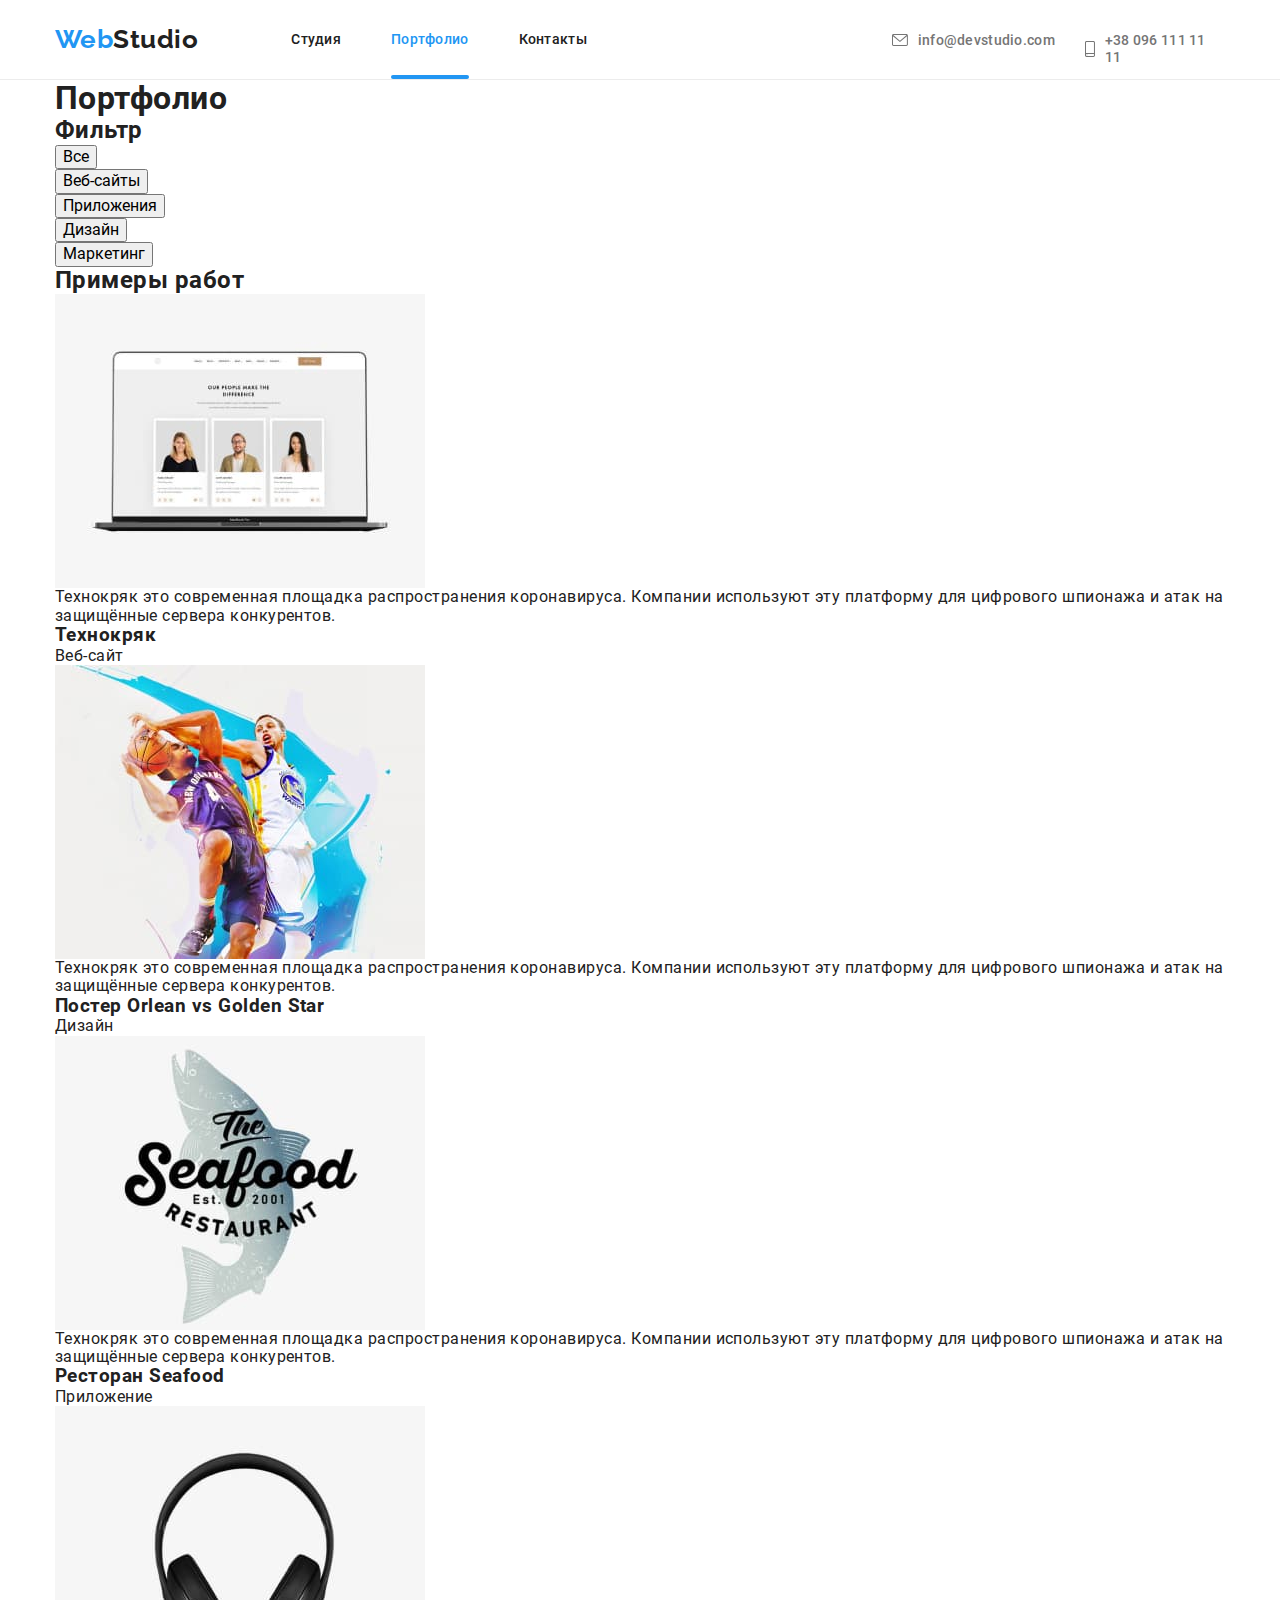
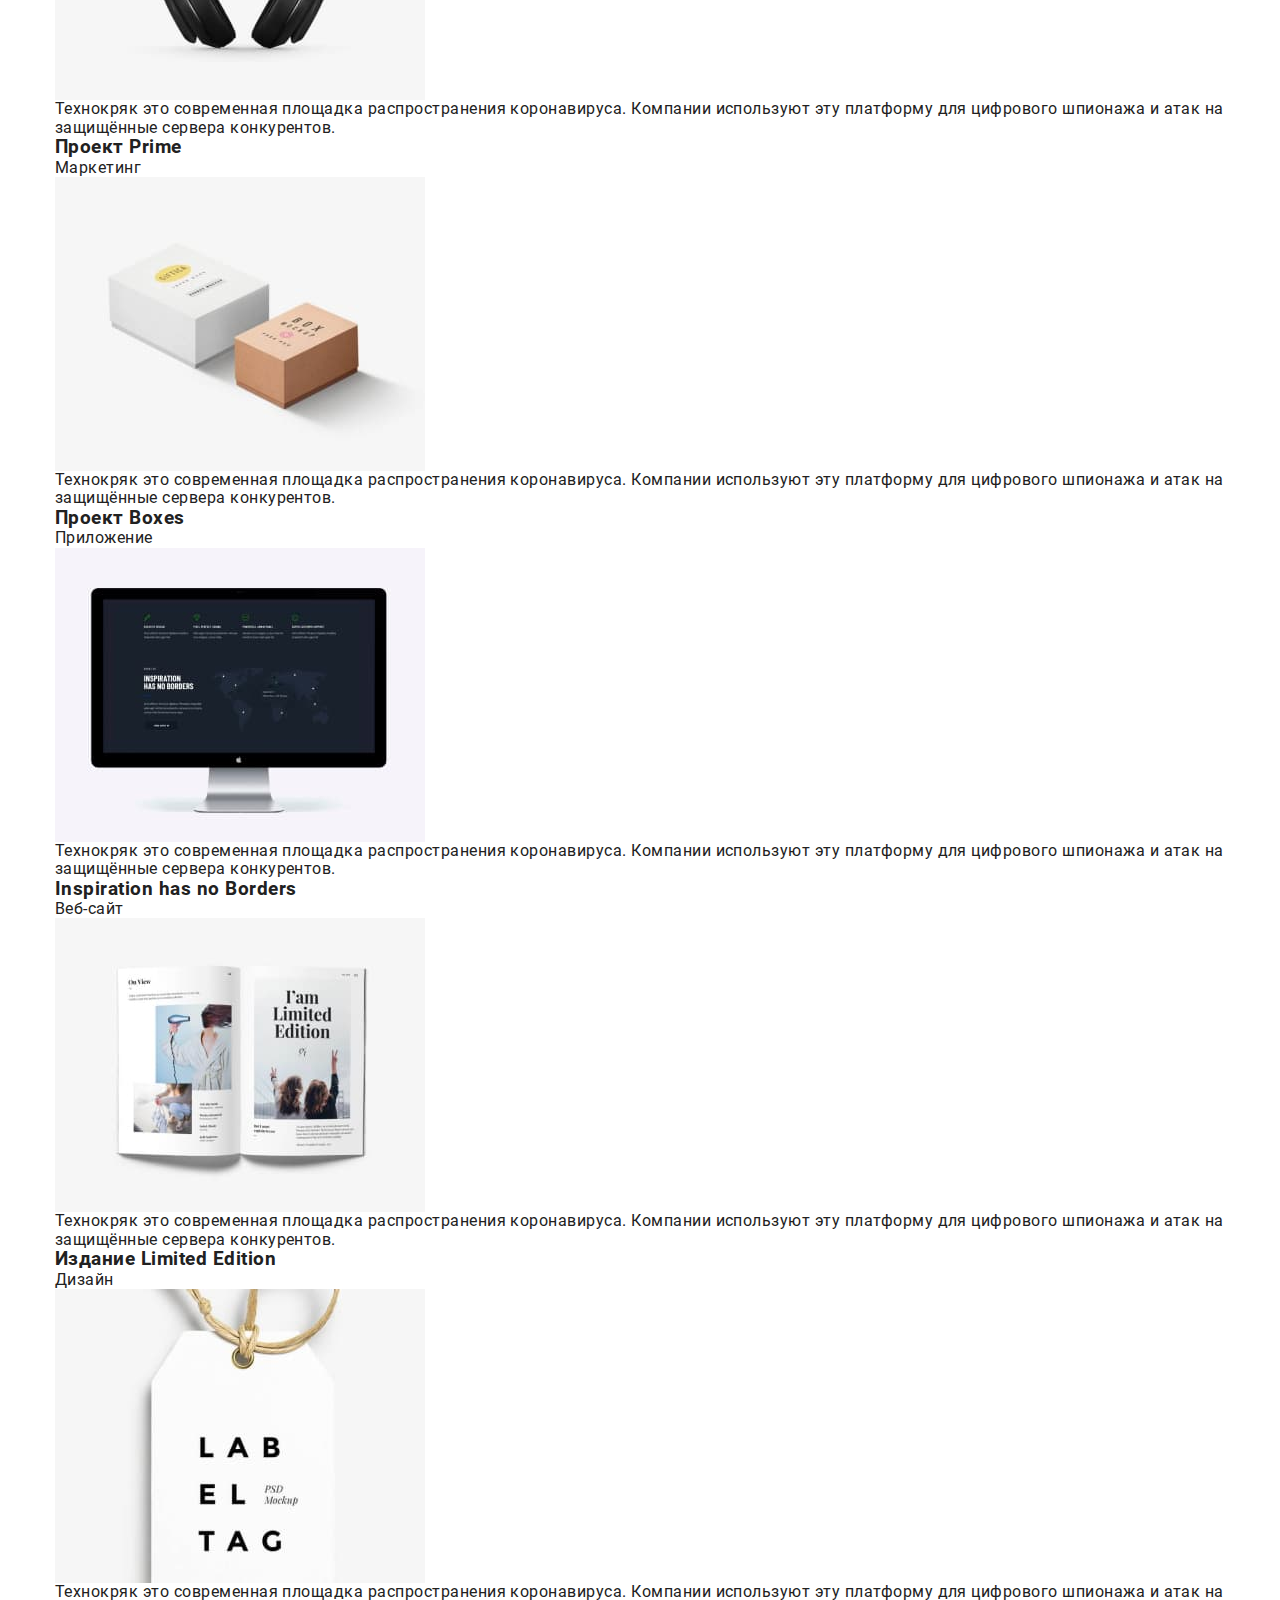
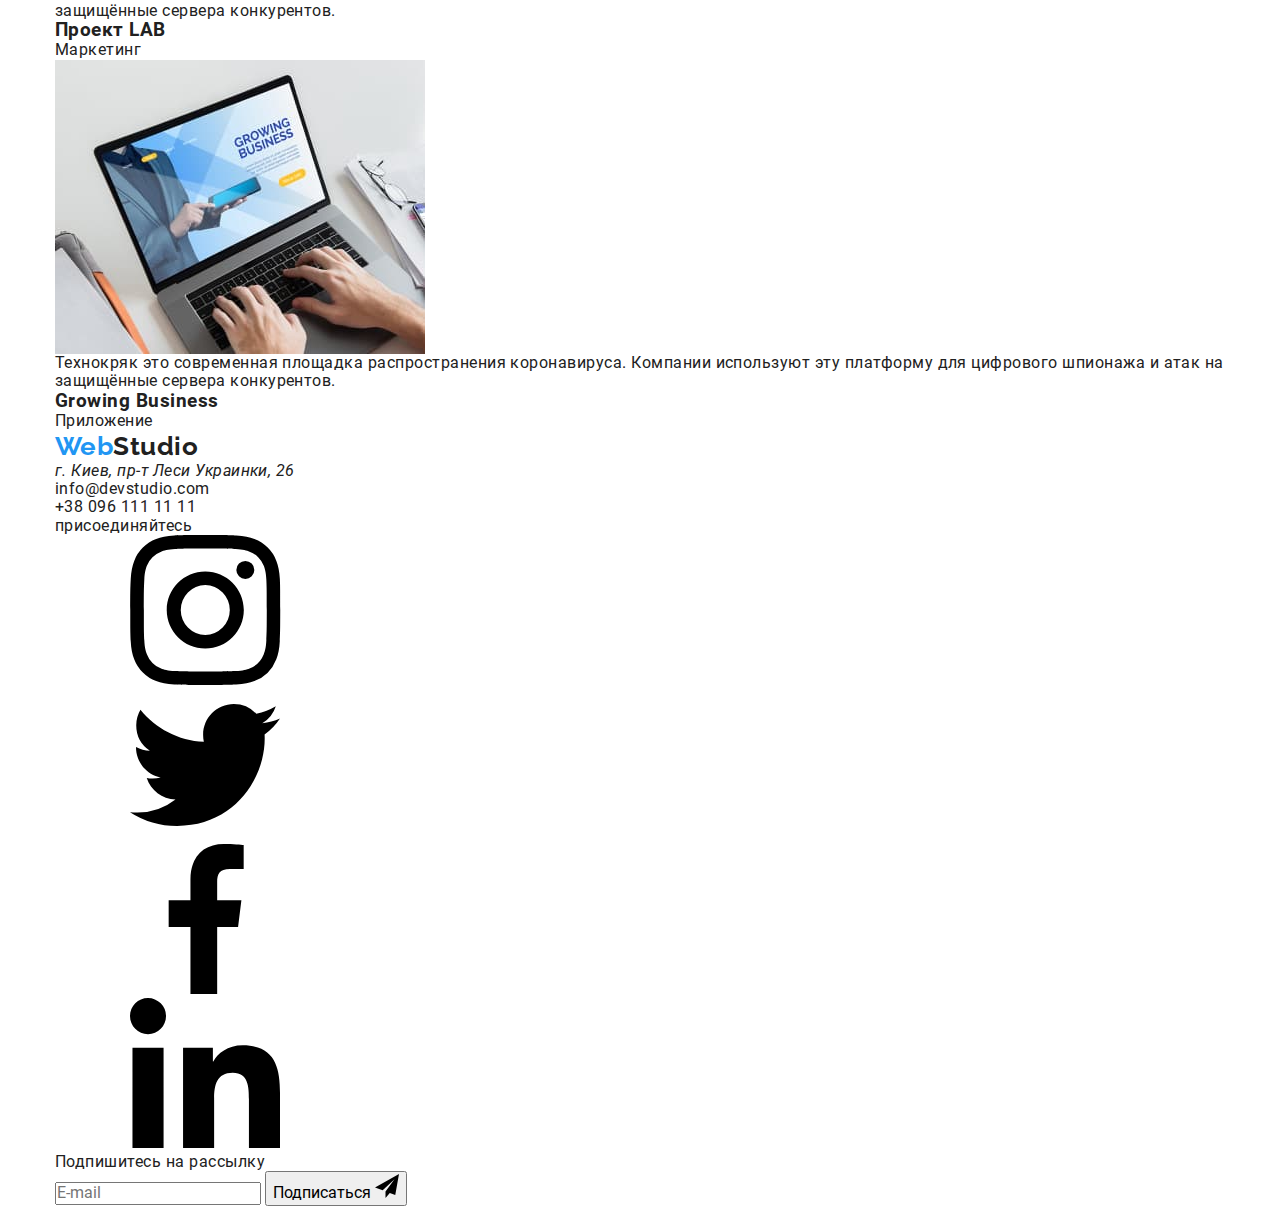
==== portfolio.html @ 9ca8c739 "header portfolio" ====
<!DOCTYPE html>
<html lang="ru">

<head>
    <meta charset="UTF-8">
    <meta name="viewport" content="width=device-width, initial-scale=1.0">
    <title>Portfolio</title>
    <link rel="stylesheet" href="https://cdnjs.cloudflare.com/ajax/libs/modern-normalize/1.0.0/modern-normalize.css">
    <link rel="stylesheet" href="./css/main.min.css" />
    <link rel="preconnect" href="https://fonts.gstatic.com">
    <link
        href="https://fonts.googleapis.com/css2?family=Raleway:wght@700&family=Roboto:wght@400;500;700;900&display=swap"
        rel="stylesheet">
</head>

<body>
    <header class="header">
        <div class="container header__container">
            <nav class="navigation">
                <!--Ссылка на главную страницу сайта-->
                <a class="logo logo__header" href="./index.html">
                    <span class="logo__accent">Web</span>Studio
                </a>
                <button class="nav__button" type="button" aria-controls="site__nav" aria-expanded="false" data-menu-button>
                    <svg width="40" height="40" aria-label="Переключатель мобильного меню">
                        <use class="menu__mob" href="./images/images-optimisized/svg/sprite.svg#icon-menu_mob"></use>
                        <use class="close__mob" href="./images/images-optimisized/svg/sprite.svg#icon-close_mob"></use>
                    </svg>
                </button>
                <div class="site__nav" id="site__nav" data-menu>
                    <ul class="site-nav__list">
                        <li class="site-nav__item"><a class="site-nav__link"
                                href="./index.html">Студия</a></li>
                        <li class="site-nav__item"><a class="site-nav__link site-nav__link--current" href="./portfolio.html">Портфолио</a></li>
                        <li class="site-nav__item"><a class="site-nav__link" href="">Контакты</a></li>
                    </ul>
                    <ul class="contacts__mobile">
                        <li class="contacts-mobile__item">
                            <a class="contacts-mobile__link" href="tel:+380961111111">
                                +38 096 111 11 11</a>
                        </li>
                        <li class="contacts-mobile__item">
                            <a class="contacts-mobile__link" href="mailto:info@devstudio.com">
                                info@devstudio.com</a>
                        </li>
                    </ul>
                    <ul class="contacts">
                        <li class="contacts__item">
                            <a class="contacts__link" href="mailto:info@devstudio.com">
                                <svg class="contacts__icon" width="16" height="12">
                                    <use href="./images/images-optimisized/svg/sprite.svg#icon-envelope"></use>
                                </svg>
                                info@devstudio.com</a>
                        </li>
                        <li class="contacts__item">
                            <a class="contacts__link" href="tel:+380961111111">
                                <svg class="contacts__icon" width="10" height="16">
                                    <use href="./images/images-optimisized/svg/sprite.svg#icon-smartphone"></use>
                                </svg>
                                +38 096 111 11 11</a>
                        </li>
                    </ul>
                    <ul class="mob-social__list">
                        <li class="mob-social__item">
                            <a class="mob-social__link" href="">Instagram</a>
                        </li>
                        <li class="mob-social__item">
                            <a class="mob-social__link" href="">Twitter</a>
                        </li>
                        <li class="mob-social__item">
                            <a class="mob-social__link" href="">Facebook</a>
                        </li>
                        <li class="mob-social__item">
                            <a class="mob-social__link" href="">LinkedIn</a>
                        </li>
                    </ul>
                </div>
            </nav>
        </div>
    </header>

    <main>
        <section class="portfolio">
            <div class="container">
                <h1 class="portfolio__title--hidden">Портфолио</h1>
                <!--Фильтр по работам-->
                <h2 class="portfolio__title--hidden">Фильтр</h2>
                <ul class="button__list">
                    <li class="button__item"><button class="button__filter" type="button">Все</button></li>
                    <li class="button__item"><button class="button__filter" type="button">Веб-сайты</button></li>
                    <li class="button__item"><button class="button__filter" type="button">Приложения</button></li>
                    <li class="button__item"><button class="button__filter" type="button">Дизайн</button></li>
                    <li class="button__item"><button class="button__filter" type="button">Маркетинг</button></li>
                </ul>
                <!--Примеры работ-->
                <h2 class="portfolio__title--hidden">Примеры работ</h2>
                <ul class="card__list">
                    <li class="card__item">
                        <a class="card__link" href="">
                            <div class="card__image">
                                <img src=./images/images-optimisized/jpg/portfolio-1.jpg alt="На экране три карточки контакта" width="370"
                                    height="294">
                                <div class="card__overlay">
                                    <p class="card__summary">Технокряк это современная площадка распространения коронавируса.
                                        Компании используют эту платформу для цифрового
                                        шпионажа и атак на защищённые сервера конкурентов.</p>
                                </div>
                            </div>
                            <div class="card__content">
                                <h3 class="card__name">Технокряк</h3>
                                <p class="card__type">Веб-сайт</p>
                            </div>
                        </a>
                    </li>
                    <li class="card__item">
                        <a class="card__link" href="">
                            <div class="card__image">
                            <img src=./images/images-optimisized/jpg/portfolio-2.jpg
                                alt="Два баскетболиста с мячом" width="370" height="294">
                            <div class="card__overlay">
                                <p class="card__summary">Технокряк это современная площадка распространения коронавируса.
                                    Компании используют эту платформу для цифрового
                                    шпионажа и атак на защищённые сервера конкурентов.</p>
                            </div>
                            </div>
                            <div class="card__content">
                                <h3 class="card__name">Постер <span lang="en">Orlean vs Golden Star</span></h3>
                                <p class="card__type">Дизайн</p>
                            </div>
                        </a>
                    </li>
                    <li class="card__item">
                        <a class="card__link" href="">
                            <div class="card__image">
                            <img src=./images/images-optimisized/jpg/portfolio-3.jpg
                                alt="Логотип рыбного ресторана" width="370" height="294">
                            <div class="card__overlay">
                                <p class="card__summary">Технокряк это современная площадка распространения коронавируса.
                                    Компании используют эту платформу для цифрового
                                    шпионажа и атак на защищённые сервера конкурентов.</p>
                            </div>
                            </div>
                            <div class="card__content">
                                <h3 class="card__name">Ресторан <span lang="en">Seafood</span></h3>
                                <p class="card__type">Приложение</p>
                            </div>
                        </a>
                    </li>
                    <li class="card__item">
                        <a class="card__link" href="">
                            <div class="card__image">
                            <img src=./images/images-optimisized/jpg/portfolio-4.jpg
                                alt="Накладные наушники" width="370" height="294">
                            <div class="card__overlay">
                                <p class="card__summary">Технокряк это современная площадка распространения коронавируса.
                                    Компании используют эту платформу для цифрового
                                    шпионажа и атак на защищённые сервера конкурентов.</p>
                            </div>
                            </div>
                            <div class="card__content">
                                <h3 class="card__name">Проект <span lang="en">Prime</span></h3>
                                <p class="card__type">Маркетинг</p>
                            </div>
                        </a>
                    </li>
                    <li class="card__item">
                        <a class="card__link" href="">
                            <div class="card__image">
                            <img src=./images/images-optimisized/jpg/portfolio-5.jpg
                                alt="Две коробки: одна белая, другая крафт" width="370" height="294">
                            <div class="card__overlay">
                                <p class="card__summary">Технокряк это современная площадка распространения коронавируса.
                                    Компании используют эту платформу для цифрового
                                    шпионажа и атак на защищённые сервера конкурентов.</p>
                            </div>
                            </div>
                            <div class="card__content">
                                <h3 class="card__name">Проект <span lang="en">Boxes</span></h3>
                                <p class="card__type">Приложение</p>
                            </div>
                        </a>
                    </li>
                    <li class="card__item">
                        <a class="card__link" href="">
                            <div class="card__image">
                            <img src=./images/images-optimisized/jpg/portfolio-6.jpg
                                alt="Монитор с изображением континентов" width="370" height="294">
                            <div class="card__overlay">
                                <p class="card__summary">Технокряк это современная площадка распространения коронавируса.
                                    Компании используют эту платформу для цифрового
                                    шпионажа и атак на защищённые сервера конкурентов.</p>
                            </div>
                            </div>
                            <div class="card__content">
                                <h3 class="card__name" lang="en">Inspiration has no Borders</h3>
                                <p class="card__type">Веб-сайт</p>
                            </div>
                        </a>
                    </li>
                    <li class="card__item">
                        <a class="card__link" href="">
                            <div class="card__image">
                            <img src=./images/images-optimisized/jpg/portfolio-7.jpg
                                alt="Открытый журнал с фото девушки, которая сушит волосы" width="370" height="294">
                            <div class="card__overlay">
                                <p class="card__summary">Технокряк это современная площадка распространения коронавируса.
                                    Компании используют эту платформу для цифрового
                                    шпионажа и атак на защищённые сервера конкурентов.</p>
                            </div>
                            </div>
                            <div class="card__content">
                                <h3 class="card__name">Издание <span lang="en">Limited Edition</span></h3>
                                <p class="card__type">Дизайн</p>
                            </div>
                        </a>
                    </li>
                    <li class="card__item">
                        <a class="card__link" href="">
                            <div class="card__image">
                            <img src=./images/images-optimisized/jpg/portfolio-8.jpg
                                alt="Бирка белого цвета с бичёвкой" width="370" height="294">
                            <div class="card__overlay">
                                <p class="card__summary">Технокряк это современная площадка распространения коронавируса.
                                    Компании используют эту платформу для цифрового
                                    шпионажа и атак на защищённые сервера конкурентов.</p>
                            </div>
                            </div>
                            <div class="card__content">
                                <h3 class="card__name">Проект <span lang="en">LAB</span></h3>
                                <p class="card__type">Маркетинг</p>
                            </div>
                        </a>
                    </li>
                    <li class="card__item">
                        <a class="card__link" href="">
                            <div class="card__image">
                            <img src=./images/images-optimisized/jpg/portfolio-9.jpg
                                alt="Открытый ноутбук и руки на клавиатуре" width="370" height="294">
                                <div class="card__overlay">
                                    <p class="card__summary">Технокряк это современная площадка распространения коронавируса.
                                        Компании используют эту платформу для цифрового
                                        шпионажа и атак на защищённые сервера конкурентов.</p>
                                </div>
                                </div>
                            <div class="card__content">
                                <h3 class="card__name" lang="en">Growing Business</h3>
                                <p class="card__type">Приложение</p>
                            </div>
                        </a>
                    </li>
                </ul>
            </div>
        </section>
    </main>
    <footer class="footer">
        <div class="container footer__container">
            <div class="footer__contacts">
                <nav>
                    <!--Ссылка на главную страницу сайта-->
                    <a class="logo logo__footer" href="">
                        <span class="logo__accent">Web</span>Studio
                    </a>
                </nav>
                <ul class="footer__list">
                    <li class="footer__item">
                        <address class="address">г. Киев, пр-т Леси Украинки, 26</address>
                    </li>
                    <li class="footer__item"><a class="addressbox" href="mailto:info@devstudio.com">info@devstudio.com</a>
                    </li>
                    <li class="footer__item"><a class="addressbox" href="tel:+380961111111">+38 096 111 11 11</a></li>
                </ul>
            </div>
            <div class="join">
                <p class="join__title">присоединяйтесь</p>
                <ul class="join__list">
                    <li class="join__item">
                        <a class="join__link" href="">
                            <svg class="join__icon">
                                <use href="./images/images-optimisized/svg/sprite.svg#icon-instagram"></use>
                            </svg>
                        </a>
                    </li>
                    <li class="join__item">
                        <a class="join__link" href="">
                            <svg class="join__icon">
                                <use href="./images/images-optimisized/svg/sprite.svg#icon-twitter"></use>
                            </svg>
                        </a>
                    </li>
                    <li class="join__item">
                        <a class="join__link" href="">
                            <svg class="join__icon">
                                <use href="./images/images-optimisized/svg/sprite.svg#icon-facebook"></use>
                            </svg>
                        </a>
                    </li>
                    <li class="join__item">
                        <a class="join__link" href="">
                            <svg class="join__icon">
                                <use href="./images/images-optimisized/svg/sprite.svg#icon-linkedin"></use>
                            </svg>
                        </a>
                    </li>
                </ul>
            </div>
            <div class="subscribe">
                <form>
                    <label class="subscribe__label">Подпишитесь на рассылку</label>
                    <div class="subscribe__button-form">
                        <input class="subscribe__input" type="email" name="subscribe-email" placeholder="E-mail">
                        <button class="subscribe__button" type="submit">Подписаться
                            <svg class="subscribe__icon" width="24" height="24">
                                <use href="./images/images-optimisized/svg/sprite.svg#icon-sending"></use>
                            </svg>
                        </button>
                    </div>
                </form>
            </div>
        </div>
    </footer>
<script src="./js/menu.js"></script>
</body>

</html>
---- css/main.min.css ----
/*! normalize.css v8.0.1 | MIT License | github.com/necolas/normalize.css */html{line-height:1.15;-webkit-text-size-adjust:100%}body{margin:0}main{display:block}h1{font-size:2em;margin:0.67em 0}hr{-webkit-box-sizing:content-box;box-sizing:content-box;height:0;overflow:visible}pre{font-family:monospace, monospace;font-size:1em}a{background-color:transparent}abbr[title]{border-bottom:none;text-decoration:underline;-webkit-text-decoration:underline dotted;text-decoration:underline dotted}b,strong{font-weight:bolder}code,kbd,samp{font-family:monospace, monospace;font-size:1em}small{font-size:80%}sub,sup{font-size:75%;line-height:0;position:relative;vertical-align:baseline}sub{bottom:-0.25em}sup{top:-0.5em}img{border-style:none}button,input,optgroup,select,textarea{font-family:inherit;font-size:100%;line-height:1.15;margin:0}button,input{overflow:visible}button,select{text-transform:none}[type='button'],[type='reset'],[type='submit'],button{-webkit-appearance:button}[type='button']::-moz-focus-inner,[type='reset']::-moz-focus-inner,[type='submit']::-moz-focus-inner,button::-moz-focus-inner{border-style:none;padding:0}[type='button']:-moz-focusring,[type='reset']:-moz-focusring,[type='submit']:-moz-focusring,button:-moz-focusring{outline:1px dotted ButtonText}fieldset{padding:0.35em 0.75em 0.625em}legend{-webkit-box-sizing:border-box;box-sizing:border-box;color:inherit;display:table;max-width:100%;padding:0;white-space:normal}progress{vertical-align:baseline}textarea{overflow:auto}[type='checkbox'],[type='radio']{-webkit-box-sizing:border-box;box-sizing:border-box;padding:0}[type='number']::-webkit-inner-spin-button,[type='number']::-webkit-outer-spin-button{height:auto}[type='search']{-webkit-appearance:textfield;outline-offset:-2px}[type='search']::-webkit-search-decoration{-webkit-appearance:none}::-webkit-file-upload-button{-webkit-appearance:button;font:inherit}details{display:block}summary{display:list-item}template{display:none}[hidden]{display:none}@font-face{font-family:'Roboto';font-style:normal;font-weight:400;src:url("../fonts/roboto-v20-latin_cyrillic-regular.eot");src:local(""),url("../fonts/roboto-v20-latin_cyrillic-regular.eot?#iefix") format("embedded-opentype"),url("../fonts/roboto-v20-latin_cyrillic-regular.woff2") format("woff2"),url("../fonts/roboto-v20-latin_cyrillic-regular.woff") format("woff"),url("../fonts/roboto-v20-latin_cyrillic-regular.ttf") format("truetype"),url("../fonts/roboto-v20-latin_cyrillic-regular.svg#Roboto") format("svg")}@font-face{font-family:'Roboto';font-style:normal;font-weight:500;src:url("../fonts/roboto-v20-latin_cyrillic-500.eot");src:local(""),url("../fonts/roboto-v20-latin_cyrillic-500.eot?#iefix") format("embedded-opentype"),url("../fonts/roboto-v20-latin_cyrillic-500.woff2") format("woff2"),url("../fonts/roboto-v20-latin_cyrillic-500.woff") format("woff"),url("../fonts/roboto-v20-latin_cyrillic-500.ttf") format("truetype"),url("../fonts/roboto-v20-latin_cyrillic-500.svg#Roboto") format("svg")}@font-face{font-family:'Roboto';font-style:normal;font-weight:700;src:url("../fonts/roboto-v20-latin_cyrillic-700.eot");src:local(""),url("../fonts/roboto-v20-latin_cyrillic-700.eot?#iefix") format("embedded-opentype"),url("../fonts/roboto-v20-latin_cyrillic-700.woff2") format("woff2"),url("../fonts/roboto-v20-latin_cyrillic-700.woff") format("woff"),url("../fonts/roboto-v20-latin_cyrillic-700.ttf") format("truetype"),url("../fonts/roboto-v20-latin_cyrillic-700.svg#Roboto") format("svg")}@font-face{font-family:'Roboto';font-style:normal;font-weight:900;src:url("../fonts/roboto-v20-latin_cyrillic-900.eot");src:local(""),url("../fonts/roboto-v20-latin_cyrillic-900.eot?#iefix") format("embedded-opentype"),url("../fonts/roboto-v20-latin_cyrillic-900.woff2") format("woff2"),url("../fonts/roboto-v20-latin_cyrillic-900.woff") format("woff"),url("../fonts/roboto-v20-latin_cyrillic-900.ttf") format("truetype"),url("../fonts/roboto-v20-latin_cyrillic-900.svg#Roboto") format("svg")}@font-face{font-family:'Raleway';font-style:normal;font-weight:700;src:url("../fonts/raleway-v18-latin-700.eot");src:local(""),url("../fonts/raleway-v18-latin-700.eot?#iefix") format("embedded-opentype"),url("../fonts/raleway-v18-latin-700.woff2") format("woff2"),url("../fonts/raleway-v18-latin-700.woff") format("woff"),url("../fonts/raleway-v18-latin-700.ttf") format("truetype"),url("../fonts/raleway-v18-latin-700.svg#Raleway") format("svg")}body{color:#212121;background-color:#fff;font-family:Roboto, sans-serif;font-style:normal;letter-spacing:0.03em}ul{list-style:none;margin:0;padding:0}a{color:#212121;text-decoration:none}h1,h2,h3,p{margin-top:0;margin-bottom:0}img{display:block;max-width:100%;height:auto}textarea{resize:none;padding:0}input{margin:0;padding:0}:active,:hover,:focus{outline-color:#2196f3;outline-offset:0}body.modal-open{overflow:hidden}.agreement__button{color:#fff;background-color:#2196f3;font-weight:700;font-size:16px;line-height:1.9;letter-spacing:0.06em;-webkit-box-shadow:0px 4px 4px rgba(0,0,0,0.15);box-shadow:0px 4px 4px rgba(0,0,0,0.15);border-style:none;border-radius:4px;outline-color:#fff;cursor:pointer}.container{padding-left:15px;padding-right:15px;margin-left:auto;margin-right:auto}@media screen and (min-width: 480px){.container{width:480px}}@media screen and (min-width: 768px){.container{width:768px}}@media screen and (min-width: 1200px){.container{width:1200px}}.logo{font-family:Raleway, sans-serif;font-weight:700;font-size:24px;line-height:1.2}@media screen and (min-width: 1200px){.logo{font-size:26px}}.logo__accent{color:#2196f3}.header{position:relative;border-bottom:1px solid #ececec;background-color:#fff}.navigation{display:-webkit-box;display:-ms-flexbox;display:flex;-webkit-box-align:center;-ms-flex-align:center;align-items:center}@media not screen and (min-width: 768px){.navigation{-webkit-box-pack:justify;-ms-flex-pack:justify;justify-content:space-between;min-height:60px}}.nav__button{position:absolute;top:10px;right:15px;z-index:1;display:-webkit-inline-box;display:-ms-inline-flexbox;display:inline-flex;margin:0;padding:0;border:none;background-color:transparent;-webkit-transition-property:fill;transition-property:fill;-webkit-transition-duration:250ms;transition-duration:250ms;-webkit-transition-timing-function:cubic-bezier(0.4, 0, 0.2, 1);transition-timing-function:cubic-bezier(0.4, 0, 0.2, 1)}.nav__button .close__mob{display:none}.nav__button.is-open .close__mob{display:block}.nav__button.is-open .menu__mob{display:none}.nav__button:hover,.nav__button:focus{fill:#2196f3;outline:none}@media screen and (min-width: 768px){.nav__button{display:none}}.site__nav{display:-webkit-box;display:-ms-flexbox;display:flex}@media not screen and (min-width: 768px){.site__nav{display:none;position:absolute;top:0;left:0;width:100%;height:auto;background-color:#fff;padding:48px 40px;-webkit-box-shadow:0px 4px 4px rgba(0,0,0,0.15);box-shadow:0px 4px 4px rgba(0,0,0,0.15)}.site__nav.is-open{display:block}}@media not screen and (min-width: 768px){.site-nav__list{margin-bottom:302px}}@media screen and (min-width: 768px){.site-nav__list{display:-webkit-box;display:-ms-flexbox;display:flex;margin-left:88px;margin-right:84px}}@media screen and (min-width: 1200px){.site-nav__list{margin-left:93px;margin-right:305px}}.site-nav__item{position:relative}@media not screen and (min-width: 768px){.site-nav__item:not(:last-child){margin-bottom:32px}}@media screen and (min-width: 768px){.site-nav__item:not(:last-child){margin-right:50px}}.site-nav__link{display:block;padding-bottom:32px;padding-top:32px;font-weight:500;font-size:14px;line-height:1.1;letter-spacing:0.02em;-webkit-transition-property:color;transition-property:color;-webkit-transition-duration:250ms;transition-duration:250ms;-webkit-transition-timing-function:cubic-bezier(0.4, 0, 0.2, 1);transition-timing-function:cubic-bezier(0.4, 0, 0.2, 1)}@media not screen and (min-width: 768px){.site-nav__link{padding-top:16px;padding-bottom:16px;font-size:40px}}.site-nav__link:hover,.site-nav__link:focus{color:#2196f3;outline:none}.site-nav__link--current{color:#2196f3}@media screen and (min-width: 768px){.site-nav__link--current::after{position:absolute;content:'';display:block;width:100%;height:4px;border-radius:2px;background-color:#2196f3;margin-top:28px}}@media screen and (min-width: 768px){.contacts__mobile{display:none}}.contacts-mobile__item:not(:last-child){margin-bottom:32px}.contacts-mobile__item:last-child{margin-bottom:64px}.contacts-mobile__link{font-weight:500;font-size:24px;line-height:1.2;letter-spacing:0.02em;color:#757575;-webkit-transition-property:color font-size;transition-property:color font-size;-webkit-transition-duration:250ms;transition-duration:250ms;-webkit-transition-timing-function:cubic-bezier(0.4, 0, 0.2, 1);transition-timing-function:cubic-bezier(0.4, 0, 0.2, 1)}.contacts-mobile__link:hover,.contacts-mobile__link:focus{color:#2196f3;font-size:34px;outline:none}@media not screen and (min-width: 768px){.contacts{display:none}}@media screen and (min-width: 768px){.contacts{margin-top:21px}}@media screen and (min-width: 1200px){.contacts{display:-webkit-box;display:-ms-flexbox;display:flex;margin-top:32px}}.contacts__item:not(:last-child){margin-right:30px}@media not screen and (min-width: 1200px){.contacts__item:not(:last-child){margin-bottom:10px}}.contacts__icon{margin-right:10px;fill:currentColor}.contacts__link{display:-webkit-box;display:-ms-flexbox;display:flex;-webkit-box-align:center;-ms-flex-align:center;align-items:center;font-weight:500;font-size:12px;line-height:1.2;letter-spacing:0.02em;color:#757575;-webkit-transition-property:color;transition-property:color;-webkit-transition-duration:250ms;transition-duration:250ms;-webkit-transition-timing-function:cubic-bezier(0.4, 0, 0.2, 1);transition-timing-function:cubic-bezier(0.4, 0, 0.2, 1)}@media screen and (min-width: 1200px){.contacts__link{font-size:14px}}.contacts__link:hover,.contacts__link:focus{color:#2196f3;outline:none}.mob-social__list{display:-webkit-box;display:-ms-flexbox;display:flex}@media screen and (min-width: 768px){.mob-social__list{display:none}}.mob-social__item:not(:last-child){padding-right:10px;margin-right:10px;border-right:1px solid rgba(33,33,33,0.2)}.mob-social__link{font-weight:500;font-size:18px;line-height:1.2;letter-spacing:0.02em;color:#757575;-webkit-transition-property:color;transition-property:color;-webkit-transition-duration:250ms;transition-duration:250ms;-webkit-transition-timing-function:cubic-bezier(0.4, 0, 0.2, 1);transition-timing-function:cubic-bezier(0.4, 0, 0.2, 1)}.mob-social__link:hover,.mob-social__link:focus{color:#2196f3;outline:none}.benefit{padding-top:60px;padding-bottom:60px;background-color:#fff}@media screen and (min-width: 1200px){.benefit{padding-top:94px;padding-bottom:94px}}.benefit__title--hidden{position:absolute;clip:rect(0 0 0 0);width:1px;height:1px;margin:-1px}@media screen and (min-width: 768px){.benefit__list{display:-webkit-box;display:-ms-flexbox;display:flex;-ms-flex-wrap:wrap;flex-wrap:wrap}}@media screen and (max-width: 767px){.benefit__item:not(:last-child){margin-bottom:30px}}@media screen and (min-width: 768px) and (max-width: 1199px){.benefit__item{-ms-flex-preferred-size:calc((100% - 30px) / 2);flex-basis:calc((100% - 30px) / 2)}.benefit__item:nth-child(2n+1){margin-right:30px}.benefit__item:nth-child(-n+2){margin-bottom:30px}}@media screen and (min-width: 1200px){.benefit__item{-ms-flex-preferred-size:calc((100% - 90px) / 4);flex-basis:calc((100% - 90px) / 4)}.benefit__item:not(:last-child){margin-right:30px}}.benefit__item::before{display:block;content:'';height:120px;background-color:#f5f4fa;background-position:50% 50%;background-repeat:no-repeat;border-radius:4px;margin-bottom:30px}.antenna::before{background-image:url(../images/images-optimisized/svg/antenna.svg);background-size:70px}.clock::before{background-image:url(../images/images-optimisized/svg/clock.svg);background-size:70px}.diagram::before{background-image:url(../images/images-optimisized/svg/diagram.svg);background-size:70px}.astronaut::before{background-image:url(../images/images-optimisized/svg/astronaut.svg);background-size:70px}.benefit__name{font-weight:700;font-size:14px;line-height:1.1;text-transform:uppercase;margin-bottom:10px}@media screen and (max-width: 767px){.benefit__name{text-align:center}}.benefit__essence{color:#757575;font-size:14px;line-height:1.7}.activity{padding-bottom:94px}@media screen and (max-width: 1199px){.activity{display:none}}.activity__title{font-weight:700;font-size:36px;line-height:1.2;text-align:center;margin-top:0;margin-bottom:50px}.activity__list{display:-webkit-box;display:-ms-flexbox;display:flex}.activity__item{position:relative;width:calc((100%-60px) / 3);margin-right:30px}.activity__item:nth-child(3n){margin-right:0}.activity__label{position:absolute;bottom:27px;left:0;width:100%;font-weight:700;font-size:14px;line-height:1.1;text-align:center;text-transform:uppercase;color:#fff}.activity__overlay::before{position:absolute;content:'';bottom:0;left:0;width:100%;height:70px;background-color:rgba(47,48,58,0.8)}.backdrop{position:fixed;top:0;left:0;width:100%;height:100%;padding-top:94px;padding-left:15px;padding-right:15px;overflow-y:scroll;background-color:rgba(0,0,0,0.2);opacity:1;-webkit-transition-property:opacity;transition-property:opacity;-webkit-transition-duration:250ms;transition-duration:250ms;-webkit-transition-timing-function:cubic-bezier(0.4, 0, 0.2, 1);transition-timing-function:cubic-bezier(0.4, 0, 0.2, 1)}.backdrop.is-hidden{opacity:0;pointer-events:none}.backdrop.is-hidden .modal{-webkit-transform:scale(0);transform:scale(0)}.modal{max-width:450px;width:100%;background-color:#fff;-webkit-box-shadow:0px 1px 3px rgba(0,0,0,0.12),0px 1px 1px rgba(0,0,0,0.14),0px 2px 1px rgba(0,0,0,0.2);box-shadow:0px 1px 3px rgba(0,0,0,0.12),0px 1px 1px rgba(0,0,0,0.14),0px 2px 1px rgba(0,0,0,0.2);border-radius:4px;opacity:1;-webkit-transition-property:opacity;transition-property:opacity;-webkit-transition-duration:250ms;transition-duration:250ms;-webkit-transition-timing-function:cubic-bezier(0.4, 0, 0.2, 1);transition-timing-function:cubic-bezier(0.4, 0, 0.2, 1)}@media screen and (min-width: 481px){.modal{position:absolute;right:0;left:0;margin:auto;max-width:450px;width:100%}}@media screen and (min-width: 1200px){.modal{max-width:528px;width:100%}}.modal__close-button{position:absolute;top:101px;right:23px;width:30px;height:30px;border-radius:50%;border:1px solid rgba(0,0,0,0.1);background:#fff;cursor:pointer}.modal__close-button:hover,.modal__close-button:focus{fill:#2196f3;outline:none}@media screen and (min-width: 481px){.modal__close-button{top:8px;right:8px}}.form{padding:40px}.form__title{font-weight:700;font-size:20px;line-height:1.1;text-align:center;margin-bottom:12px}.form__modal{margin-bottom:20px}.input__container{position:relative;display:-webkit-box;display:-ms-flexbox;display:flex;-webkit-box-orient:vertical;-webkit-box-direction:normal;-ms-flex-direction:column;flex-direction:column;margin-bottom:10px}.input__label{margin-bottom:4px;font-size:12px;line-height:1.2;color:#757575}.input__field{width:100%;border:1px solid rgba(33,33,33,0.2);border-radius:4px;padding-top:12px;padding-left:42px;padding-bottom:12px;-webkit-transition-property:border;transition-property:border;-webkit-transition-duration:250ms;transition-duration:250ms;-webkit-transition-timing-function:cubic-bezier(0.4, 0, 0.2, 1);transition-timing-function:cubic-bezier(0.4, 0, 0.2, 1)}.input__field:focus{border:1px solid #2196f3;outline:none}.input__icon{position:absolute;top:34px;left:15px;fill:currentColor;-webkit-transition-property:fill;transition-property:fill;-webkit-transition-duration:250ms;transition-duration:250ms;-webkit-transition-timing-function:cubic-bezier(0.4, 0, 0.2, 1);transition-timing-function:cubic-bezier(0.4, 0, 0.2, 1)}.input__field:focus+.input__icon{fill:#2196f3;outline:none}.input__comment{padding:12px 16px;height:120px}.input__comment::-webkit-input-placeholder{font-size:14px;line-height:1.2;letter-spacing:0.01em;color:rgba(117,117,117,0.5)}.input__comment:-ms-input-placeholder{font-size:14px;line-height:1.2;letter-spacing:0.01em;color:rgba(117,117,117,0.5)}.input__comment::-ms-input-placeholder{font-size:14px;line-height:1.2;letter-spacing:0.01em;color:rgba(117,117,117,0.5)}.input__comment::placeholder{font-size:14px;line-height:1.2;letter-spacing:0.01em;color:rgba(117,117,117,0.5)}@media screen and (min-width: 1200px){.input__comment::-webkit-input-placeholder{font-size:12px}.input__comment:-ms-input-placeholder{font-size:12px}.input__comment::-ms-input-placeholder{font-size:12px}.input__comment::placeholder{font-size:12px}}.agreement{position:relative}.agreement__checkbox{-webkit-appearance:none;-moz-appearance:none;appearance:none;position:absolute}.agreement__label{display:block;font-size:12px;line-height:1.7;color:#757575;margin-left:24px;letter-spacing:0.03em}.agreement__label::before{position:absolute;top:50%;left:0;-webkit-transform:translateY(-50%);transform:translateY(-50%);content:'';display:block;width:16px;height:15px;background-image:url(../images/images-optimisized/svg/checkbox.svg);-webkit-transition-property:background-color;transition-property:background-color;-webkit-transition-duration:250ms;transition-duration:250ms;-webkit-transition-timing-function:cubic-bezier(0.4, 0, 0.2, 1);transition-timing-function:cubic-bezier(0.4, 0, 0.2, 1)}.agreement__label:hover::before{background-image:url(../images/images-optimisized/svg/checkbox-focus.svg)}.agreement__checkbox:focus+.agreement__label::before{background-image:url(../images/images-optimisized/svg/checkbox-focus.svg)}.agreement__checkbox:checked+.agreement__label::before{width:16px;height:16px;border-color:transparent;background-color:#2196f3;background-image:url(../images/images-optimisized/svg/check-agreement.svg);background-size:contain;background-origin:border-box;-webkit-transition-property:fill;transition-property:fill;-webkit-transition-duration:250ms;transition-duration:250ms;-webkit-transition-timing-function:cubic-bezier(0.4, 0, 0.2, 1);transition-timing-function:cubic-bezier(0.4, 0, 0.2, 1)}@media screen and (min-width: 1200px){.agreement__label{font-size:14px;margin-left:37px}.agreement__label::before{top:50%;left:12px;-webkit-transform:translateY(-50%);transform:translateY(-50%)}}.agreement__link{-webkit-text-decoration-line:underline;text-decoration-line:underline;color:#2196f3}.agreement__button{padding-top:10px;padding-left:55px;padding-bottom:10px;padding-right:56px;margin-top:30px}.button__container{text-align:center}
/*# sourceMappingURL=main.min.css.map */
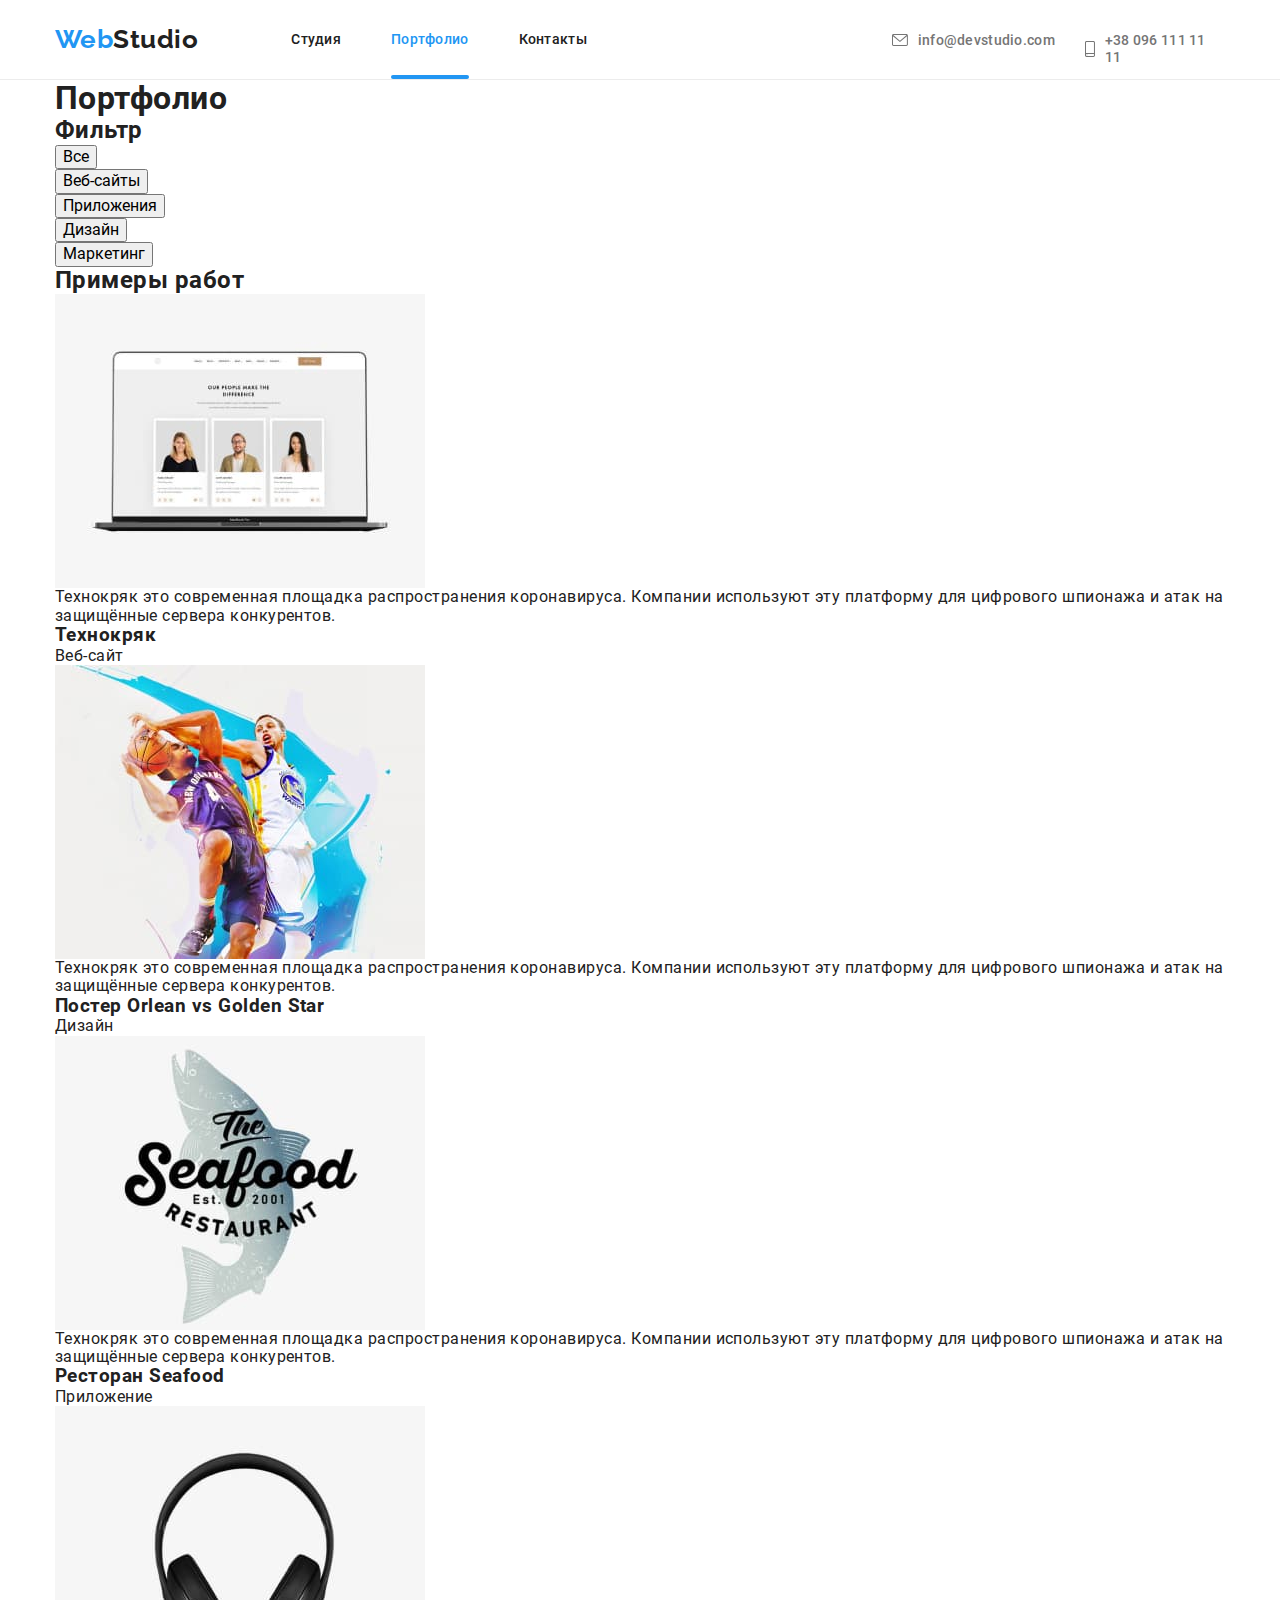
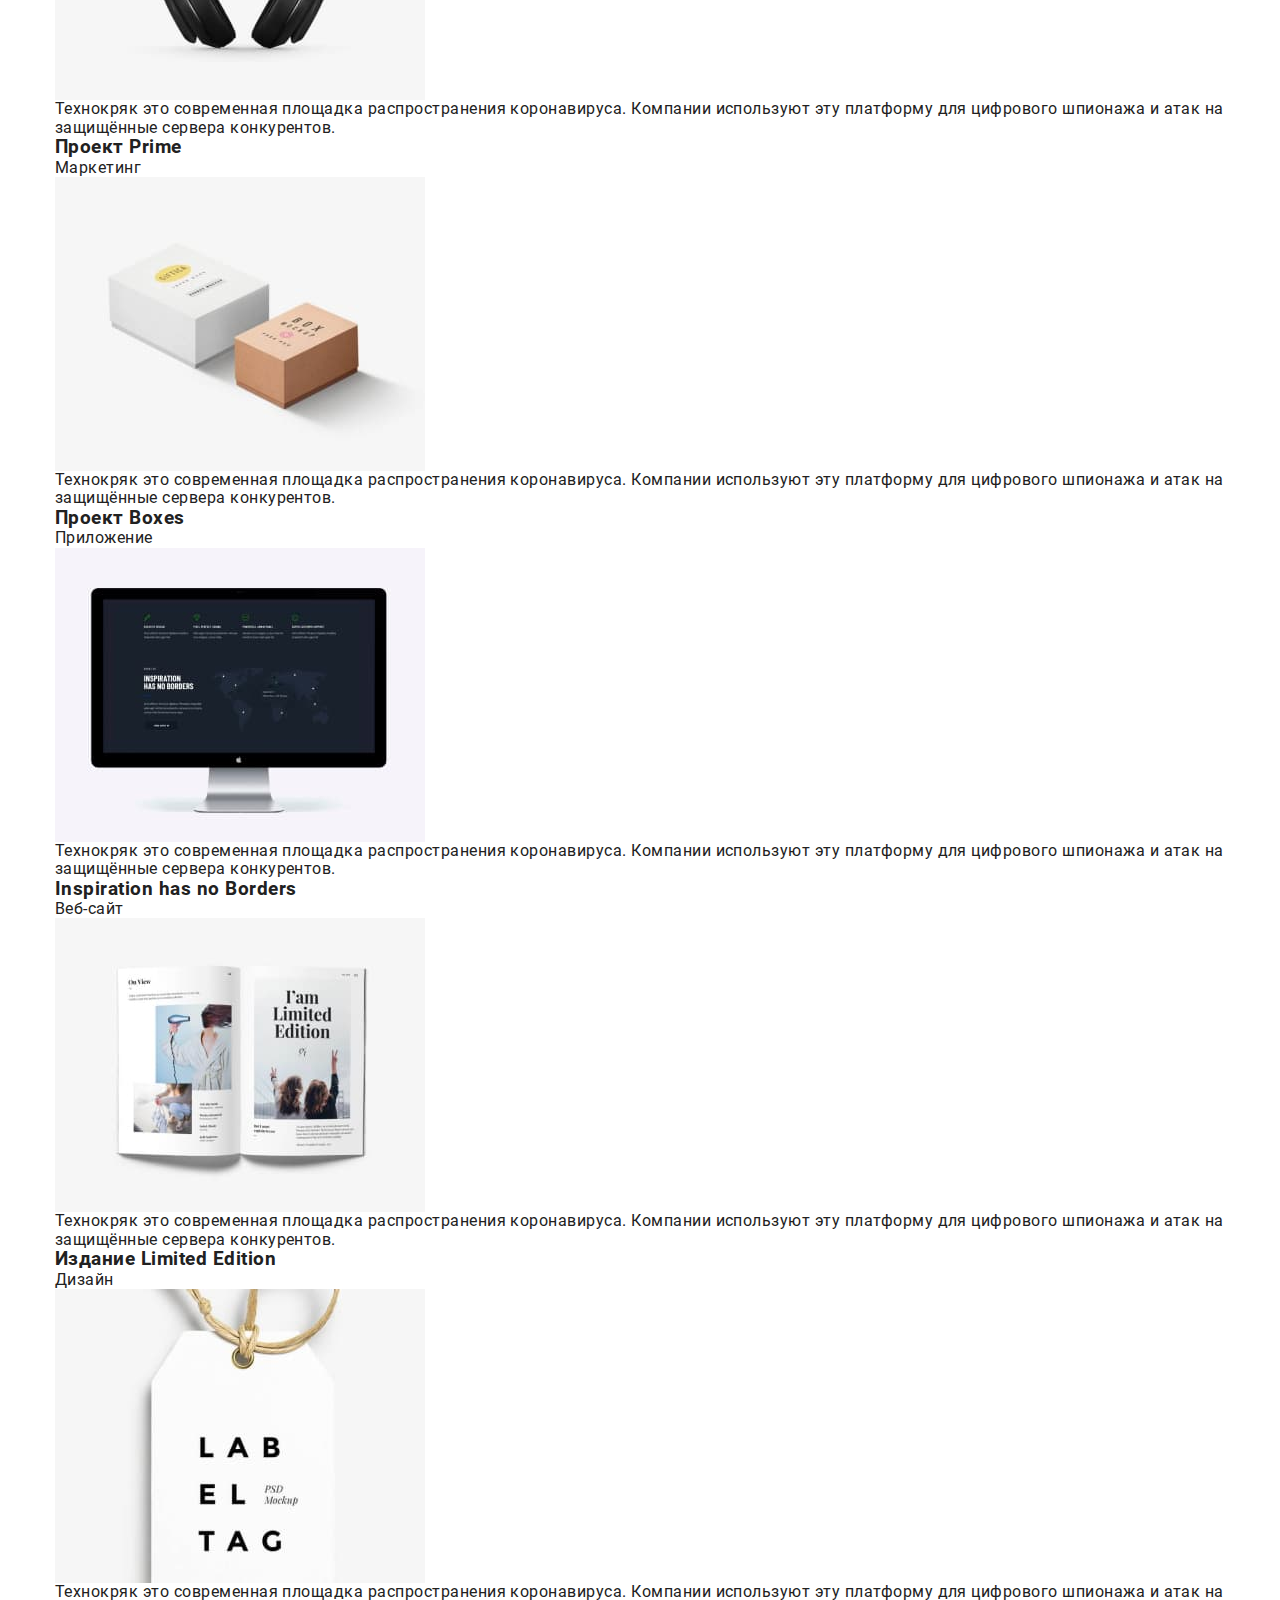
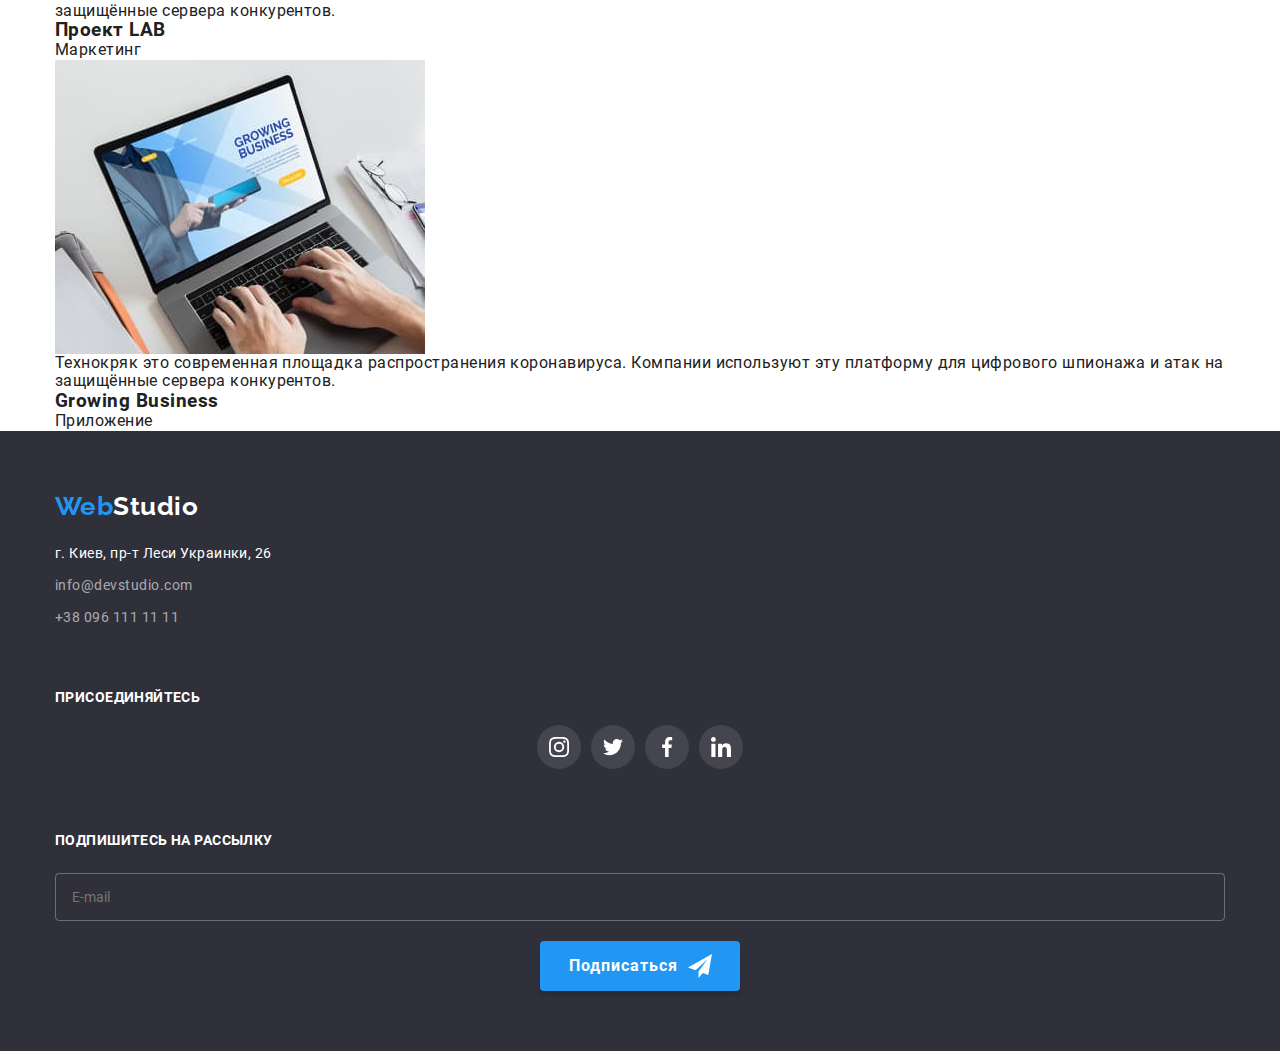
==== commit a2fa6cd5: "footer mobile" ====
--- a/portfolio.html
+++ b/portfolio.html
@@ -23,8 +23,8 @@
                 </a>
                 <button class="nav__button" type="button" aria-controls="site__nav" aria-expanded="false" data-menu-button>
                     <svg width="40" height="40" aria-label="Переключатель мобильного меню">
-                        <use class="menu__mob" href="./images/images-optimisized/svg/sprite.svg#icon-menu_mob"></use>
-                        <use class="close__mob" href="./images/images-optimisized/svg/sprite.svg#icon-close_mob"></use>
+                        <use class="menu__mob" href="./images/svg/sprite.svg#icon-menu_mob"></use>
+                        <use class="close__mob" href="./images/svg/sprite.svg#icon-close_mob"></use>
                     </svg>
                 </button>
                 <div class="site__nav" id="site__nav" data-menu>
@@ -48,14 +48,14 @@
                         <li class="contacts__item">
                             <a class="contacts__link" href="mailto:info@devstudio.com">
                                 <svg class="contacts__icon" width="16" height="12">
-                                    <use href="./images/images-optimisized/svg/sprite.svg#icon-envelope"></use>
+                                    <use href="./images/svg/sprite.svg#icon-envelope"></use>
                                 </svg>
                                 info@devstudio.com</a>
                         </li>
                         <li class="contacts__item">
                             <a class="contacts__link" href="tel:+380961111111">
                                 <svg class="contacts__icon" width="10" height="16">
-                                    <use href="./images/images-optimisized/svg/sprite.svg#icon-smartphone"></use>
+                                    <use href="./images/svg/sprite.svg#icon-smartphone"></use>
                                 </svg>
                                 +38 096 111 11 11</a>
                         </li>
--- a/css/main.min.css
+++ b/css/main.min.css
@@ -1,2 +1,2 @@
-/*! normalize.css v8.0.1 | MIT License | github.com/necolas/normalize.css */html{line-height:1.15;-webkit-text-size-adjust:100%}body{margin:0}main{display:block}h1{font-size:2em;margin:0.67em 0}hr{-webkit-box-sizing:content-box;box-sizing:content-box;height:0;overflow:visible}pre{font-family:monospace, monospace;font-size:1em}a{background-color:transparent}abbr[title]{border-bottom:none;text-decoration:underline;-webkit-text-decoration:underline dotted;text-decoration:underline dotted}b,strong{font-weight:bolder}code,kbd,samp{font-family:monospace, monospace;font-size:1em}small{font-size:80%}sub,sup{font-size:75%;line-height:0;position:relative;vertical-align:baseline}sub{bottom:-0.25em}sup{top:-0.5em}img{border-style:none}button,input,optgroup,select,textarea{font-family:inherit;font-size:100%;line-height:1.15;margin:0}button,input{overflow:visible}button,select{text-transform:none}[type='button'],[type='reset'],[type='submit'],button{-webkit-appearance:button}[type='button']::-moz-focus-inner,[type='reset']::-moz-focus-inner,[type='submit']::-moz-focus-inner,button::-moz-focus-inner{border-style:none;padding:0}[type='button']:-moz-focusring,[type='reset']:-moz-focusring,[type='submit']:-moz-focusring,button:-moz-focusring{outline:1px dotted ButtonText}fieldset{padding:0.35em 0.75em 0.625em}legend{-webkit-box-sizing:border-box;box-sizing:border-box;color:inherit;display:table;max-width:100%;padding:0;white-space:normal}progress{vertical-align:baseline}textarea{overflow:auto}[type='checkbox'],[type='radio']{-webkit-box-sizing:border-box;box-sizing:border-box;padding:0}[type='number']::-webkit-inner-spin-button,[type='number']::-webkit-outer-spin-button{height:auto}[type='search']{-webkit-appearance:textfield;outline-offset:-2px}[type='search']::-webkit-search-decoration{-webkit-appearance:none}::-webkit-file-upload-button{-webkit-appearance:button;font:inherit}details{display:block}summary{display:list-item}template{display:none}[hidden]{display:none}@font-face{font-family:'Roboto';font-style:normal;font-weight:400;src:url("../fonts/roboto-v20-latin_cyrillic-regular.eot");src:local(""),url("../fonts/roboto-v20-latin_cyrillic-regular.eot?#iefix") format("embedded-opentype"),url("../fonts/roboto-v20-latin_cyrillic-regular.woff2") format("woff2"),url("../fonts/roboto-v20-latin_cyrillic-regular.woff") format("woff"),url("../fonts/roboto-v20-latin_cyrillic-regular.ttf") format("truetype"),url("../fonts/roboto-v20-latin_cyrillic-regular.svg#Roboto") format("svg")}@font-face{font-family:'Roboto';font-style:normal;font-weight:500;src:url("../fonts/roboto-v20-latin_cyrillic-500.eot");src:local(""),url("../fonts/roboto-v20-latin_cyrillic-500.eot?#iefix") format("embedded-opentype"),url("../fonts/roboto-v20-latin_cyrillic-500.woff2") format("woff2"),url("../fonts/roboto-v20-latin_cyrillic-500.woff") format("woff"),url("../fonts/roboto-v20-latin_cyrillic-500.ttf") format("truetype"),url("../fonts/roboto-v20-latin_cyrillic-500.svg#Roboto") format("svg")}@font-face{font-family:'Roboto';font-style:normal;font-weight:700;src:url("../fonts/roboto-v20-latin_cyrillic-700.eot");src:local(""),url("../fonts/roboto-v20-latin_cyrillic-700.eot?#iefix") format("embedded-opentype"),url("../fonts/roboto-v20-latin_cyrillic-700.woff2") format("woff2"),url("../fonts/roboto-v20-latin_cyrillic-700.woff") format("woff"),url("../fonts/roboto-v20-latin_cyrillic-700.ttf") format("truetype"),url("../fonts/roboto-v20-latin_cyrillic-700.svg#Roboto") format("svg")}@font-face{font-family:'Roboto';font-style:normal;font-weight:900;src:url("../fonts/roboto-v20-latin_cyrillic-900.eot");src:local(""),url("../fonts/roboto-v20-latin_cyrillic-900.eot?#iefix") format("embedded-opentype"),url("../fonts/roboto-v20-latin_cyrillic-900.woff2") format("woff2"),url("../fonts/roboto-v20-latin_cyrillic-900.woff") format("woff"),url("../fonts/roboto-v20-latin_cyrillic-900.ttf") format("truetype"),url("../fonts/roboto-v20-latin_cyrillic-900.svg#Roboto") format("svg")}@font-face{font-family:'Raleway';font-style:normal;font-weight:700;src:url("../fonts/raleway-v18-latin-700.eot");src:local(""),url("../fonts/raleway-v18-latin-700.eot?#iefix") format("embedded-opentype"),url("../fonts/raleway-v18-latin-700.woff2") format("woff2"),url("../fonts/raleway-v18-latin-700.woff") format("woff"),url("../fonts/raleway-v18-latin-700.ttf") format("truetype"),url("../fonts/raleway-v18-latin-700.svg#Raleway") format("svg")}body{color:#212121;background-color:#fff;font-family:Roboto, sans-serif;font-style:normal;letter-spacing:0.03em}ul{list-style:none;margin:0;padding:0}a{color:#212121;text-decoration:none}h1,h2,h3,p{margin-top:0;margin-bottom:0}img{display:block;max-width:100%;height:auto}textarea{resize:none;padding:0}input{margin:0;padding:0}:active,:hover,:focus{outline-color:#2196f3;outline-offset:0}body.modal-open{overflow:hidden}.agreement__button{color:#fff;background-color:#2196f3;font-weight:700;font-size:16px;line-height:1.9;letter-spacing:0.06em;-webkit-box-shadow:0px 4px 4px rgba(0,0,0,0.15);box-shadow:0px 4px 4px rgba(0,0,0,0.15);border-style:none;border-radius:4px;outline-color:#fff;cursor:pointer}.container{padding-left:15px;padding-right:15px;margin-left:auto;margin-right:auto}@media screen and (min-width: 480px){.container{width:480px}}@media screen and (min-width: 768px){.container{width:768px}}@media screen and (min-width: 1200px){.container{width:1200px}}.logo{font-family:Raleway, sans-serif;font-weight:700;font-size:24px;line-height:1.2}@media screen and (min-width: 1200px){.logo{font-size:26px}}.logo__accent{color:#2196f3}.header{position:relative;border-bottom:1px solid #ececec;background-color:#fff}.navigation{display:-webkit-box;display:-ms-flexbox;display:flex;-webkit-box-align:center;-ms-flex-align:center;align-items:center}@media not screen and (min-width: 768px){.navigation{-webkit-box-pack:justify;-ms-flex-pack:justify;justify-content:space-between;min-height:60px}}.nav__button{position:absolute;top:10px;right:15px;z-index:1;display:-webkit-inline-box;display:-ms-inline-flexbox;display:inline-flex;margin:0;padding:0;border:none;background-color:transparent;-webkit-transition-property:fill;transition-property:fill;-webkit-transition-duration:250ms;transition-duration:250ms;-webkit-transition-timing-function:cubic-bezier(0.4, 0, 0.2, 1);transition-timing-function:cubic-bezier(0.4, 0, 0.2, 1)}.nav__button .close__mob{display:none}.nav__button.is-open .close__mob{display:block}.nav__button.is-open .menu__mob{display:none}.nav__button:hover,.nav__button:focus{fill:#2196f3;outline:none}@media screen and (min-width: 768px){.nav__button{display:none}}.site__nav{display:-webkit-box;display:-ms-flexbox;display:flex}@media not screen and (min-width: 768px){.site__nav{display:none;position:absolute;top:0;left:0;width:100%;height:auto;background-color:#fff;padding:48px 40px;-webkit-box-shadow:0px 4px 4px rgba(0,0,0,0.15);box-shadow:0px 4px 4px rgba(0,0,0,0.15)}.site__nav.is-open{display:block}}@media not screen and (min-width: 768px){.site-nav__list{margin-bottom:302px}}@media screen and (min-width: 768px){.site-nav__list{display:-webkit-box;display:-ms-flexbox;display:flex;margin-left:88px;margin-right:84px}}@media screen and (min-width: 1200px){.site-nav__list{margin-left:93px;margin-right:305px}}.site-nav__item{position:relative}@media not screen and (min-width: 768px){.site-nav__item:not(:last-child){margin-bottom:32px}}@media screen and (min-width: 768px){.site-nav__item:not(:last-child){margin-right:50px}}.site-nav__link{display:block;padding-bottom:32px;padding-top:32px;font-weight:500;font-size:14px;line-height:1.1;letter-spacing:0.02em;-webkit-transition-property:color;transition-property:color;-webkit-transition-duration:250ms;transition-duration:250ms;-webkit-transition-timing-function:cubic-bezier(0.4, 0, 0.2, 1);transition-timing-function:cubic-bezier(0.4, 0, 0.2, 1)}@media not screen and (min-width: 768px){.site-nav__link{padding-top:16px;padding-bottom:16px;font-size:40px}}.site-nav__link:hover,.site-nav__link:focus{color:#2196f3;outline:none}.site-nav__link--current{color:#2196f3}@media screen and (min-width: 768px){.site-nav__link--current::after{position:absolute;content:'';display:block;width:100%;height:4px;border-radius:2px;background-color:#2196f3;margin-top:28px}}@media screen and (min-width: 768px){.contacts__mobile{display:none}}.contacts-mobile__item:not(:last-child){margin-bottom:32px}.contacts-mobile__item:last-child{margin-bottom:64px}.contacts-mobile__link{font-weight:500;font-size:24px;line-height:1.2;letter-spacing:0.02em;color:#757575;-webkit-transition-property:color font-size;transition-property:color font-size;-webkit-transition-duration:250ms;transition-duration:250ms;-webkit-transition-timing-function:cubic-bezier(0.4, 0, 0.2, 1);transition-timing-function:cubic-bezier(0.4, 0, 0.2, 1)}.contacts-mobile__link:hover,.contacts-mobile__link:focus{color:#2196f3;font-size:34px;outline:none}@media not screen and (min-width: 768px){.contacts{display:none}}@media screen and (min-width: 768px){.contacts{margin-top:21px}}@media screen and (min-width: 1200px){.contacts{display:-webkit-box;display:-ms-flexbox;display:flex;margin-top:32px}}.contacts__item:not(:last-child){margin-right:30px}@media not screen and (min-width: 1200px){.contacts__item:not(:last-child){margin-bottom:10px}}.contacts__icon{margin-right:10px;fill:currentColor}.contacts__link{display:-webkit-box;display:-ms-flexbox;display:flex;-webkit-box-align:center;-ms-flex-align:center;align-items:center;font-weight:500;font-size:12px;line-height:1.2;letter-spacing:0.02em;color:#757575;-webkit-transition-property:color;transition-property:color;-webkit-transition-duration:250ms;transition-duration:250ms;-webkit-transition-timing-function:cubic-bezier(0.4, 0, 0.2, 1);transition-timing-function:cubic-bezier(0.4, 0, 0.2, 1)}@media screen and (min-width: 1200px){.contacts__link{font-size:14px}}.contacts__link:hover,.contacts__link:focus{color:#2196f3;outline:none}.mob-social__list{display:-webkit-box;display:-ms-flexbox;display:flex}@media screen and (min-width: 768px){.mob-social__list{display:none}}.mob-social__item:not(:last-child){padding-right:10px;margin-right:10px;border-right:1px solid rgba(33,33,33,0.2)}.mob-social__link{font-weight:500;font-size:18px;line-height:1.2;letter-spacing:0.02em;color:#757575;-webkit-transition-property:color;transition-property:color;-webkit-transition-duration:250ms;transition-duration:250ms;-webkit-transition-timing-function:cubic-bezier(0.4, 0, 0.2, 1);transition-timing-function:cubic-bezier(0.4, 0, 0.2, 1)}.mob-social__link:hover,.mob-social__link:focus{color:#2196f3;outline:none}.benefit{padding-top:60px;padding-bottom:60px;background-color:#fff}@media screen and (min-width: 1200px){.benefit{padding-top:94px;padding-bottom:94px}}.benefit__title--hidden{position:absolute;clip:rect(0 0 0 0);width:1px;height:1px;margin:-1px}@media screen and (min-width: 768px){.benefit__list{display:-webkit-box;display:-ms-flexbox;display:flex;-ms-flex-wrap:wrap;flex-wrap:wrap}}@media screen and (max-width: 767px){.benefit__item:not(:last-child){margin-bottom:30px}}@media screen and (min-width: 768px) and (max-width: 1199px){.benefit__item{-ms-flex-preferred-size:calc((100% - 30px) / 2);flex-basis:calc((100% - 30px) / 2)}.benefit__item:nth-child(2n+1){margin-right:30px}.benefit__item:nth-child(-n+2){margin-bottom:30px}}@media screen and (min-width: 1200px){.benefit__item{-ms-flex-preferred-size:calc((100% - 90px) / 4);flex-basis:calc((100% - 90px) / 4)}.benefit__item:not(:last-child){margin-right:30px}}.benefit__item::before{display:block;content:'';height:120px;background-color:#f5f4fa;background-position:50% 50%;background-repeat:no-repeat;border-radius:4px;margin-bottom:30px}.antenna::before{background-image:url(../images/images-optimisized/svg/antenna.svg);background-size:70px}.clock::before{background-image:url(../images/images-optimisized/svg/clock.svg);background-size:70px}.diagram::before{background-image:url(../images/images-optimisized/svg/diagram.svg);background-size:70px}.astronaut::before{background-image:url(../images/images-optimisized/svg/astronaut.svg);background-size:70px}.benefit__name{font-weight:700;font-size:14px;line-height:1.1;text-transform:uppercase;margin-bottom:10px}@media screen and (max-width: 767px){.benefit__name{text-align:center}}.benefit__essence{color:#757575;font-size:14px;line-height:1.7}.activity{padding-bottom:94px}@media screen and (max-width: 1199px){.activity{display:none}}.activity__title{font-weight:700;font-size:36px;line-height:1.2;text-align:center;margin-top:0;margin-bottom:50px}.activity__list{display:-webkit-box;display:-ms-flexbox;display:flex}.activity__item{position:relative;width:calc((100%-60px) / 3);margin-right:30px}.activity__item:nth-child(3n){margin-right:0}.activity__label{position:absolute;bottom:27px;left:0;width:100%;font-weight:700;font-size:14px;line-height:1.1;text-align:center;text-transform:uppercase;color:#fff}.activity__overlay::before{position:absolute;content:'';bottom:0;left:0;width:100%;height:70px;background-color:rgba(47,48,58,0.8)}.backdrop{position:fixed;top:0;left:0;width:100%;height:100%;padding-top:94px;padding-left:15px;padding-right:15px;overflow-y:scroll;background-color:rgba(0,0,0,0.2);opacity:1;-webkit-transition-property:opacity;transition-property:opacity;-webkit-transition-duration:250ms;transition-duration:250ms;-webkit-transition-timing-function:cubic-bezier(0.4, 0, 0.2, 1);transition-timing-function:cubic-bezier(0.4, 0, 0.2, 1)}.backdrop.is-hidden{opacity:0;pointer-events:none}.backdrop.is-hidden .modal{-webkit-transform:scale(0);transform:scale(0)}.modal{max-width:450px;width:100%;background-color:#fff;-webkit-box-shadow:0px 1px 3px rgba(0,0,0,0.12),0px 1px 1px rgba(0,0,0,0.14),0px 2px 1px rgba(0,0,0,0.2);box-shadow:0px 1px 3px rgba(0,0,0,0.12),0px 1px 1px rgba(0,0,0,0.14),0px 2px 1px rgba(0,0,0,0.2);border-radius:4px;opacity:1;-webkit-transition-property:opacity;transition-property:opacity;-webkit-transition-duration:250ms;transition-duration:250ms;-webkit-transition-timing-function:cubic-bezier(0.4, 0, 0.2, 1);transition-timing-function:cubic-bezier(0.4, 0, 0.2, 1)}@media screen and (min-width: 481px){.modal{position:absolute;right:0;left:0;margin:auto;max-width:450px;width:100%}}@media screen and (min-width: 1200px){.modal{max-width:528px;width:100%}}.modal__close-button{position:absolute;top:101px;right:23px;width:30px;height:30px;border-radius:50%;border:1px solid rgba(0,0,0,0.1);background:#fff;cursor:pointer}.modal__close-button:hover,.modal__close-button:focus{fill:#2196f3;outline:none}@media screen and (min-width: 481px){.modal__close-button{top:8px;right:8px}}.form{padding:40px}.form__title{font-weight:700;font-size:20px;line-height:1.1;text-align:center;margin-bottom:12px}.form__modal{margin-bottom:20px}.input__container{position:relative;display:-webkit-box;display:-ms-flexbox;display:flex;-webkit-box-orient:vertical;-webkit-box-direction:normal;-ms-flex-direction:column;flex-direction:column;margin-bottom:10px}.input__label{margin-bottom:4px;font-size:12px;line-height:1.2;color:#757575}.input__field{width:100%;border:1px solid rgba(33,33,33,0.2);border-radius:4px;padding-top:12px;padding-left:42px;padding-bottom:12px;-webkit-transition-property:border;transition-property:border;-webkit-transition-duration:250ms;transition-duration:250ms;-webkit-transition-timing-function:cubic-bezier(0.4, 0, 0.2, 1);transition-timing-function:cubic-bezier(0.4, 0, 0.2, 1)}.input__field:focus{border:1px solid #2196f3;outline:none}.input__icon{position:absolute;top:34px;left:15px;fill:currentColor;-webkit-transition-property:fill;transition-property:fill;-webkit-transition-duration:250ms;transition-duration:250ms;-webkit-transition-timing-function:cubic-bezier(0.4, 0, 0.2, 1);transition-timing-function:cubic-bezier(0.4, 0, 0.2, 1)}.input__field:focus+.input__icon{fill:#2196f3;outline:none}.input__comment{padding:12px 16px;height:120px}.input__comment::-webkit-input-placeholder{font-size:14px;line-height:1.2;letter-spacing:0.01em;color:rgba(117,117,117,0.5)}.input__comment:-ms-input-placeholder{font-size:14px;line-height:1.2;letter-spacing:0.01em;color:rgba(117,117,117,0.5)}.input__comment::-ms-input-placeholder{font-size:14px;line-height:1.2;letter-spacing:0.01em;color:rgba(117,117,117,0.5)}.input__comment::placeholder{font-size:14px;line-height:1.2;letter-spacing:0.01em;color:rgba(117,117,117,0.5)}@media screen and (min-width: 1200px){.input__comment::-webkit-input-placeholder{font-size:12px}.input__comment:-ms-input-placeholder{font-size:12px}.input__comment::-ms-input-placeholder{font-size:12px}.input__comment::placeholder{font-size:12px}}.agreement{position:relative}.agreement__checkbox{-webkit-appearance:none;-moz-appearance:none;appearance:none;position:absolute}.agreement__label{display:block;font-size:12px;line-height:1.7;color:#757575;margin-left:24px;letter-spacing:0.03em}.agreement__label::before{position:absolute;top:50%;left:0;-webkit-transform:translateY(-50%);transform:translateY(-50%);content:'';display:block;width:16px;height:15px;background-image:url(../images/images-optimisized/svg/checkbox.svg);-webkit-transition-property:background-color;transition-property:background-color;-webkit-transition-duration:250ms;transition-duration:250ms;-webkit-transition-timing-function:cubic-bezier(0.4, 0, 0.2, 1);transition-timing-function:cubic-bezier(0.4, 0, 0.2, 1)}.agreement__label:hover::before{background-image:url(../images/images-optimisized/svg/checkbox-focus.svg)}.agreement__checkbox:focus+.agreement__label::before{background-image:url(../images/images-optimisized/svg/checkbox-focus.svg)}.agreement__checkbox:checked+.agreement__label::before{width:16px;height:16px;border-color:transparent;background-color:#2196f3;background-image:url(../images/images-optimisized/svg/check-agreement.svg);background-size:contain;background-origin:border-box;-webkit-transition-property:fill;transition-property:fill;-webkit-transition-duration:250ms;transition-duration:250ms;-webkit-transition-timing-function:cubic-bezier(0.4, 0, 0.2, 1);transition-timing-function:cubic-bezier(0.4, 0, 0.2, 1)}@media screen and (min-width: 1200px){.agreement__label{font-size:14px;margin-left:37px}.agreement__label::before{top:50%;left:12px;-webkit-transform:translateY(-50%);transform:translateY(-50%)}}.agreement__link{-webkit-text-decoration-line:underline;text-decoration-line:underline;color:#2196f3}.agreement__button{padding-top:10px;padding-left:55px;padding-bottom:10px;padding-right:56px;margin-top:30px}.button__container{text-align:center}
+/*! normalize.css v8.0.1 | MIT License | github.com/necolas/normalize.css */html{line-height:1.15;-webkit-text-size-adjust:100%}body{margin:0}main{display:block}h1{font-size:2em;margin:0.67em 0}hr{-webkit-box-sizing:content-box;box-sizing:content-box;height:0;overflow:visible}pre{font-family:monospace, monospace;font-size:1em}a{background-color:transparent}abbr[title]{border-bottom:none;text-decoration:underline;-webkit-text-decoration:underline dotted;text-decoration:underline dotted}b,strong{font-weight:bolder}code,kbd,samp{font-family:monospace, monospace;font-size:1em}small{font-size:80%}sub,sup{font-size:75%;line-height:0;position:relative;vertical-align:baseline}sub{bottom:-0.25em}sup{top:-0.5em}img{border-style:none}button,input,optgroup,select,textarea{font-family:inherit;font-size:100%;line-height:1.15;margin:0}button,input{overflow:visible}button,select{text-transform:none}[type='button'],[type='reset'],[type='submit'],button{-webkit-appearance:button}[type='button']::-moz-focus-inner,[type='reset']::-moz-focus-inner,[type='submit']::-moz-focus-inner,button::-moz-focus-inner{border-style:none;padding:0}[type='button']:-moz-focusring,[type='reset']:-moz-focusring,[type='submit']:-moz-focusring,button:-moz-focusring{outline:1px dotted ButtonText}fieldset{padding:0.35em 0.75em 0.625em}legend{-webkit-box-sizing:border-box;box-sizing:border-box;color:inherit;display:table;max-width:100%;padding:0;white-space:normal}progress{vertical-align:baseline}textarea{overflow:auto}[type='checkbox'],[type='radio']{-webkit-box-sizing:border-box;box-sizing:border-box;padding:0}[type='number']::-webkit-inner-spin-button,[type='number']::-webkit-outer-spin-button{height:auto}[type='search']{-webkit-appearance:textfield;outline-offset:-2px}[type='search']::-webkit-search-decoration{-webkit-appearance:none}::-webkit-file-upload-button{-webkit-appearance:button;font:inherit}details{display:block}summary{display:list-item}template{display:none}[hidden]{display:none}@font-face{font-family:'Roboto';font-style:normal;font-weight:400;src:url("../fonts/roboto-v20-latin_cyrillic-regular.eot");src:local(""),url("../fonts/roboto-v20-latin_cyrillic-regular.eot?#iefix") format("embedded-opentype"),url("../fonts/roboto-v20-latin_cyrillic-regular.woff2") format("woff2"),url("../fonts/roboto-v20-latin_cyrillic-regular.woff") format("woff"),url("../fonts/roboto-v20-latin_cyrillic-regular.ttf") format("truetype"),url("../fonts/roboto-v20-latin_cyrillic-regular.svg#Roboto") format("svg")}@font-face{font-family:'Roboto';font-style:normal;font-weight:500;src:url("../fonts/roboto-v20-latin_cyrillic-500.eot");src:local(""),url("../fonts/roboto-v20-latin_cyrillic-500.eot?#iefix") format("embedded-opentype"),url("../fonts/roboto-v20-latin_cyrillic-500.woff2") format("woff2"),url("../fonts/roboto-v20-latin_cyrillic-500.woff") format("woff"),url("../fonts/roboto-v20-latin_cyrillic-500.ttf") format("truetype"),url("../fonts/roboto-v20-latin_cyrillic-500.svg#Roboto") format("svg")}@font-face{font-family:'Roboto';font-style:normal;font-weight:700;src:url("../fonts/roboto-v20-latin_cyrillic-700.eot");src:local(""),url("../fonts/roboto-v20-latin_cyrillic-700.eot?#iefix") format("embedded-opentype"),url("../fonts/roboto-v20-latin_cyrillic-700.woff2") format("woff2"),url("../fonts/roboto-v20-latin_cyrillic-700.woff") format("woff"),url("../fonts/roboto-v20-latin_cyrillic-700.ttf") format("truetype"),url("../fonts/roboto-v20-latin_cyrillic-700.svg#Roboto") format("svg")}@font-face{font-family:'Roboto';font-style:normal;font-weight:900;src:url("../fonts/roboto-v20-latin_cyrillic-900.eot");src:local(""),url("../fonts/roboto-v20-latin_cyrillic-900.eot?#iefix") format("embedded-opentype"),url("../fonts/roboto-v20-latin_cyrillic-900.woff2") format("woff2"),url("../fonts/roboto-v20-latin_cyrillic-900.woff") format("woff"),url("../fonts/roboto-v20-latin_cyrillic-900.ttf") format("truetype"),url("../fonts/roboto-v20-latin_cyrillic-900.svg#Roboto") format("svg")}@font-face{font-family:'Raleway';font-style:normal;font-weight:700;src:url("../fonts/raleway-v18-latin-700.eot");src:local(""),url("../fonts/raleway-v18-latin-700.eot?#iefix") format("embedded-opentype"),url("../fonts/raleway-v18-latin-700.woff2") format("woff2"),url("../fonts/raleway-v18-latin-700.woff") format("woff"),url("../fonts/raleway-v18-latin-700.ttf") format("truetype"),url("../fonts/raleway-v18-latin-700.svg#Raleway") format("svg")}body{color:#212121;background-color:#fff;font-family:Roboto, sans-serif;font-style:normal;letter-spacing:0.03em}ul{list-style:none;margin:0;padding:0}a{color:#212121;text-decoration:none}h1,h2,h3,p{margin-top:0;margin-bottom:0}img{display:block;max-width:100%;height:auto}textarea{resize:none;padding:0}input{margin:0;padding:0}:active,:hover,:focus{outline-color:#2196f3;outline-offset:0}body.modal-open{overflow:hidden}.agreement__button{color:#fff;background-color:#2196f3;font-weight:700;font-size:16px;line-height:1.9;letter-spacing:0.06em;-webkit-box-shadow:0px 4px 4px rgba(0,0,0,0.15);box-shadow:0px 4px 4px rgba(0,0,0,0.15);border-style:none;border-radius:4px;outline-color:#fff;cursor:pointer}.container{padding-left:15px;padding-right:15px;margin-left:auto;margin-right:auto}@media screen and (min-width: 480px){.container{width:480px}}@media screen and (min-width: 768px){.container{width:768px}}@media screen and (min-width: 1200px){.container{width:1200px}}.logo{font-family:Raleway, sans-serif;font-weight:700;font-size:24px;line-height:1.2}@media screen and (min-width: 1200px){.logo{font-size:26px}}.logo__accent{color:#2196f3}.header{position:relative;background-color:#fff;border-bottom:1px solid #ececec}.navigation{display:-webkit-box;display:-ms-flexbox;display:flex;-webkit-box-align:center;-ms-flex-align:center;align-items:center}@media screen and (max-width: 767px){.navigation{-webkit-box-pack:justify;-ms-flex-pack:justify;justify-content:space-between;min-height:60px}}.nav__button{position:absolute;top:10px;right:15px;z-index:1;display:-webkit-inline-box;display:-ms-inline-flexbox;display:inline-flex;margin:0;padding:0;border:none;background-color:transparent;-webkit-transition-property:fill;transition-property:fill;-webkit-transition-duration:250ms;transition-duration:250ms;-webkit-transition-timing-function:cubic-bezier(0.4, 0, 0.2, 1);transition-timing-function:cubic-bezier(0.4, 0, 0.2, 1)}.nav__button .close__mob{display:none}.nav__button.is-open .close__mob{display:block}.nav__button.is-open .menu__mob{display:none}.nav__button:hover,.nav__button:focus{fill:#2196f3;outline:none}@media screen and (min-width: 768px){.nav__button{display:none}}.site__nav{display:-webkit-box;display:-ms-flexbox;display:flex}@media screen and (max-width: 767px){.site__nav{display:none;position:absolute;top:0;left:0;width:100%;height:auto;background-color:#fff;padding:48px 40px;-webkit-box-shadow:0px 4px 4px rgba(0,0,0,0.15);box-shadow:0px 4px 4px rgba(0,0,0,0.15)}.site__nav.is-open{display:block}}@media screen and (max-width: 767px){.site-nav__list{margin-bottom:calc(151px + (302 - 151) * ((100vw - 300px) / (480 - 300)))}}@media screen and (min-width: 768px){.site-nav__list{display:-webkit-box;display:-ms-flexbox;display:flex;margin-left:88px;margin-right:84px}}@media screen and (min-width: 1200px){.site-nav__list{margin-left:93px;margin-right:305px}}.site-nav__item{position:relative}@media screen and (max-width: 767px){.site-nav__item:not(:last-child){margin-bottom:calc(16px + (32 - 16) * ((100vw - 300px) / (480 - 300)))}}@media screen and (min-width: 768px){.site-nav__item:not(:last-child){margin-right:50px}}.site-nav__link{display:block;padding-bottom:32px;padding-top:32px;font-weight:500;font-size:14px;line-height:1.1;letter-spacing:0.02em;-webkit-transition-property:color;transition-property:color;-webkit-transition-duration:250ms;transition-duration:250ms;-webkit-transition-timing-function:cubic-bezier(0.4, 0, 0.2, 1);transition-timing-function:cubic-bezier(0.4, 0, 0.2, 1)}@media screen and (max-width: 767px){.site-nav__link{padding-top:16px;padding-bottom:16px;font-size:calc(20px + (40 - 20) * ((100vw - 300px) / (480 - 300)))}}.site-nav__link:hover,.site-nav__link:focus{color:#2196f3;outline:none}.site-nav__link--current{color:#2196f3}@media screen and (min-width: 768px){.site-nav__link--current::after{position:absolute;content:'';display:block;width:100%;height:4px;border-radius:2px;background-color:#2196f3;margin-top:28px}}@media screen and (min-width: 768px){.contacts__mobile{display:none}}.contacts-mobile__item:not(:last-child){margin-bottom:calc(16px + (32 - 16) * ((100vw - 300px) / (480 - 300)))}.contacts-mobile__item:last-child{margin-bottom:64px}.contacts-mobile__link{font-weight:500;font-size:calc(12px + (24 - 12) * ((100vw - 300px) / (480 - 300)));line-height:1.2;letter-spacing:0.02em;color:#757575;-webkit-transition-property:color font-size;transition-property:color font-size;-webkit-transition-duration:250ms;transition-duration:250ms;-webkit-transition-timing-function:cubic-bezier(0.4, 0, 0.2, 1);transition-timing-function:cubic-bezier(0.4, 0, 0.2, 1)}.contacts-mobile__link:hover,.contacts-mobile__link:focus{color:#2196f3;font-size:calc(17px + (34 - 17) * ((100vw - 300px) / (480 - 300)));outline:none}@media screen and (max-width: 767px){.contacts{display:none}}@media screen and (min-width: 768px){.contacts{margin-top:21px}}@media screen and (min-width: 1200px){.contacts{display:-webkit-box;display:-ms-flexbox;display:flex;margin-top:32px}}.contacts__item:not(:last-child){margin-right:30px}@media screen and (max-width: 1199px){.contacts__item:not(:last-child){margin-bottom:10px}}.contacts__icon{margin-right:10px;fill:currentColor}.contacts__link{display:-webkit-box;display:-ms-flexbox;display:flex;-webkit-box-align:center;-ms-flex-align:center;align-items:center;font-weight:500;font-size:12px;line-height:1.2;letter-spacing:0.02em;color:#757575;-webkit-transition-property:color;transition-property:color;-webkit-transition-duration:250ms;transition-duration:250ms;-webkit-transition-timing-function:cubic-bezier(0.4, 0, 0.2, 1);transition-timing-function:cubic-bezier(0.4, 0, 0.2, 1)}@media screen and (min-width: 1200px){.contacts__link{font-size:14px}}.contacts__link:hover,.contacts__link:focus{color:#2196f3;outline:none}.mob-social__list{display:-webkit-box;display:-ms-flexbox;display:flex}@media screen and (min-width: 768px){.mob-social__list{display:none}}.mob-social__item:not(:last-child){padding-right:10px;margin-right:10px;border-right:1px solid rgba(33,33,33,0.2)}.mob-social__link{font-weight:500;font-size:calc(9px + (18 - 9) * ((100vw - 300px) / (480 - 300)));line-height:1.2;letter-spacing:0.02em;color:#757575;-webkit-transition-property:color;transition-property:color;-webkit-transition-duration:250ms;transition-duration:250ms;-webkit-transition-timing-function:cubic-bezier(0.4, 0, 0.2, 1);transition-timing-function:cubic-bezier(0.4, 0, 0.2, 1)}.mob-social__link:hover,.mob-social__link:focus{color:#2196f3;outline:none}.benefit{padding-top:60px;padding-bottom:60px;background-color:#fff}@media screen and (min-width: 1200px){.benefit{padding-top:94px;padding-bottom:94px}}.benefit__title--hidden{position:absolute;clip:rect(0 0 0 0);width:1px;height:1px;margin:-1px}@media screen and (min-width: 768px){.benefit__list{display:-webkit-box;display:-ms-flexbox;display:flex;-ms-flex-wrap:wrap;flex-wrap:wrap}}@media screen and (max-width: 767px){.benefit__item:not(:last-child){margin-bottom:30px}}@media screen and (min-width: 768px) and (max-width: 1199px){.benefit__item{-ms-flex-preferred-size:calc((100% - 30px) / 2);flex-basis:calc((100% - 30px) / 2)}.benefit__item:nth-child(2n+1){margin-right:30px}.benefit__item:nth-child(-n+2){margin-bottom:30px}}@media screen and (min-width: 1200px){.benefit__item{-ms-flex-preferred-size:calc((100% - 90px) / 4);flex-basis:calc((100% - 90px) / 4)}.benefit__item:not(:last-child){margin-right:30px}}.benefit__item::before{display:block;content:'';height:120px;background-color:#f5f4fa;background-position:50% 50%;background-repeat:no-repeat;border-radius:4px;margin-bottom:30px}.antenna::before{background-image:url(../images/svg/antenna.svg);background-size:70px}.clock::before{background-image:url(../images/svg/clock.svg);background-size:70px}.diagram::before{background-image:url(../images/svg/diagram.svg);background-size:70px}.astronaut::before{background-image:url(../images/svg/astronaut.svg);background-size:70px}.benefit__name{font-weight:700;font-size:14px;line-height:1.1;text-transform:uppercase;margin-bottom:10px}@media screen and (max-width: 767px){.benefit__name{text-align:center}}.benefit__essence{color:#757575;font-size:14px;line-height:1.7}.activity{padding-bottom:94px}@media not screen and (min-width: 1200px){.activity{display:none}}.activity__title{font-weight:700;font-size:36px;line-height:1.2;text-align:center;margin-top:0;margin-bottom:50px}.activity__list{display:-webkit-box;display:-ms-flexbox;display:flex}.activity__item{position:relative;width:calc((100%-60px) / 3);margin-right:30px}.activity__item:nth-child(3n){margin-right:0}.activity__label{position:absolute;bottom:27px;left:0;width:100%;font-weight:700;font-size:14px;line-height:1.1;text-align:center;text-transform:uppercase;color:#fff}.activity__overlay::before{position:absolute;content:'';bottom:0;left:0;width:100%;height:70px;background-color:rgba(47,48,58,0.8)}.team{padding-top:60px;padding-bottom:60px;background-color:#f5f4fa}@media screen and (min-width: 1200px){.team{padding-top:94px;padding-bottom:94px}}.team__title{font-weight:700;font-size:28px;line-height:1.2;text-align:center;letter-spacing:0.03em;color:#212121;margin-bottom:30px}@media screen and (min-width: 1200px){.team__title{font-size:36px;margin-bottom:50px}}@media screen and (min-width: 768px){.team__list{display:-webkit-box;display:-ms-flexbox;display:flex;-ms-flex-wrap:wrap;flex-wrap:wrap}}.team__item{-webkit-box-shadow:0px 1px 3px rgba(0,0,0,0.12),0px 1px 1px rgba(0,0,0,0.14),0px 2px 1px rgba(0,0,0,0.2);box-shadow:0px 1px 3px rgba(0,0,0,0.12),0px 1px 1px rgba(0,0,0,0.14),0px 2px 1px rgba(0,0,0,0.2);border-radius:0px 0px 4px 4px;background-color:#fff}@media screen and (max-width: 767px){.team__item:not(:last-child){margin-bottom:30px}}@media screen and (min-width: 768px) and (max-width: 1199px){.team__item{-ms-flex-preferred-size:calc((100% - 30px) / 2);flex-basis:calc((100% - 30px) / 2)}.team__item:nth-child(2n+1){margin-right:30px}.team__item:nth-child(-n+2){margin-bottom:30px}}@media screen and (min-width: 1200px){.team__item{-ms-flex-preferred-size:calc((100% - 90px) / 4);flex-basis:calc((100% - 90px) / 4)}.team__item:not(:last-child){margin-right:30px}}.team__photo{width:450px;margin-bottom:30px}@media screen and (min-width: 768px){.team__photo{width:354px}}@media screen and (min-width: 1200px){.team__photo{width:270px}}.team__name{font-weight:500;font-size:16px;line-height:1.2;margin-bottom:10px;text-align:center}.team__position{color:#757575;font-size:16px;line-height:1.2;text-align:center;margin-bottom:16px}.team__social-list{display:-webkit-box;display:-ms-flexbox;display:flex;padding-bottom:24px;-webkit-box-align:center;-ms-flex-align:center;align-items:center;-webkit-box-pack:center;-ms-flex-pack:center;justify-content:center}.team__social-item:not(:last-child){margin-right:10px}.team__social-link{display:-webkit-inline-box;display:-ms-inline-flexbox;display:inline-flex;-webkit-box-align:center;-ms-flex-align:center;align-items:center;-webkit-box-pack:center;-ms-flex-pack:center;justify-content:center;width:44px;height:44px;border:none;border-radius:50%;fill:#afb1b8;-webkit-transition-property:color background-color;transition-property:color background-color;-webkit-transition-duration:250ms;transition-duration:250ms;-webkit-transition-timing-function:cubic-bezier(0.4, 0, 0.2, 1);transition-timing-function:cubic-bezier(0.4, 0, 0.2, 1)}.team__social-link:not(:last-child){margin-right:10px}.team__social-icon{width:20px;height:20px}.team__social-link:hover,.team__social-link:focus{background-color:#2196f3;fill:#fff;outline:none}.clients{padding-top:60px;padding-bottom:60px}@media screen and (min-width: 1200px){.clients{padding-top:94px;padding-bottom:94px}}.clients__title{font-weight:700;font-size:28px;line-height:1.2;text-align:center;letter-spacing:0.03em;margin-bottom:30px}@media screen and (min-width: 1200px){.clients__title{font-size:36px}}.clients__list{display:-webkit-box;display:-ms-flexbox;display:flex;-ms-flex-wrap:wrap;flex-wrap:wrap}@media screen and (max-width: 767px){.client__item{-ms-flex-preferred-size:calc((100% - 30px) / 2);flex-basis:calc((100% - 30px) / 2)}.client__item:nth-child(2n+1){margin-right:30px}.client__item:nth-child(-n+4){margin-bottom:30px}}@media screen and (min-width: 768px) and (max-width: 1199px){.client__item{-ms-flex-preferred-size:calc((100% - 60px) / 3);flex-basis:calc((100% - 60px) / 3)}.client__item:nth-child(-n+3){margin-bottom:30px}.client__item:not(:nth-child(1n+6)):not(:nth-child(3)){margin-right:30px}}@media screen and (min-width: 1200px){.client__item{-ms-flex-preferred-size:calc((100% - 150px) / 6);flex-basis:calc((100% - 150px) / 6);margin-bottom:0}.client__item:not(:last-child){margin-right:30px}}.clients__link{width:100%;display:-webkit-inline-box;display:-ms-inline-flexbox;display:inline-flex;-webkit-box-align:center;-ms-flex-align:center;align-items:center;-webkit-box-pack:center;-ms-flex-pack:center;justify-content:center;height:90px;border:1px solid #afb1b8;border-radius:4px;fill:#afb1b8;-webkit-transition-property:color border;transition-property:color border;-webkit-transition-duration:250ms;transition-duration:250ms;-webkit-transition-timing-function:cubic-bezier(0.4, 0, 0.2, 1);transition-timing-function:cubic-bezier(0.4, 0, 0.2, 1)}.clients__link:focus,.clients__link:hover{border:1px solid #2196f3;fill:#2196f3;outline:none}.footer{background-color:#2f303a;color:#fff;font-size:14px;line-height:1.7;padding-top:60px;padding-bottom:60px}@media screen and (max-width: 767px){.footer{text-align:center}}.footer__contacts{margin-bottom:60px}.logo__footer{color:#fff}.footer__list{margin-top:20px}.footer__item:not(:last-child){margin-bottom:8px}.address{font-style:normal}.addressbox{color:rgba(255,255,255,0.6)}.join__title{font-weight:700;font-size:14px;line-height:1.1;letter-spacing:0.03em;text-transform:uppercase;margin-bottom:20px}.join__list{display:-webkit-box;display:-ms-flexbox;display:flex;-webkit-box-pack:center;-ms-flex-pack:center;justify-content:center}.join__item:not(:last-child){margin-right:10px}.join__link{display:-webkit-inline-box;display:-ms-inline-flexbox;display:inline-flex;-webkit-box-align:center;-ms-flex-align:center;align-items:center;-webkit-box-pack:center;-ms-flex-pack:center;justify-content:center;width:44px;height:44px;border:none;border-radius:50%;fill:#fff;background-color:rgba(255,255,255,0.1);-webkit-transition-property:background-color;transition-property:background-color;-webkit-transition-duration:250ms;transition-duration:250ms;-webkit-transition-timing-function:cubic-bezier(0.4, 0, 0.2, 1);transition-timing-function:cubic-bezier(0.4, 0, 0.2, 1)}.join__icon{width:20px;height:20px}.join__link:hover,.join__link:focus{background-color:#2196f3;outline:none}.subscribe{margin-top:60px}.subscribe__label{font-weight:700;font-size:14px;line-height:1.1;letter-spacing:0.03em;text-transform:uppercase}.subscribe__button-form{margin-top:20px}.subscribe__input{display:block;border:1px solid rgba(255,255,255,0.3);-webkit-box-sizing:border-box;box-sizing:border-box;border-radius:4px;background-color:var(--accent-bgc);color:var(--bgc-accent-text-color);font-size:14px;padding:15px 16px;width:100%;margin-bottom:20px;-webkit-transition-property:border-color;transition-property:border-color;-webkit-transition-duration:250ms;transition-duration:250ms;-webkit-transition-timing-function:cubic-bezier(0.4, 0, 0.2, 1);transition-timing-function:cubic-bezier(0.4, 0, 0.2, 1)}.subscribe__input:focus,.subscribe__input:hover{outline:none;border-color:#2196f3}.subscribe__button{display:-webkit-box;display:-ms-flexbox;display:flex;-webkit-box-pack:end;-ms-flex-pack:end;justify-content:flex-end;-webkit-box-align:center;-ms-flex-align:center;align-items:center;background-color:#2196f3;-webkit-box-shadow:0px 4px 4px rgba(0,0,0,0.15);box-shadow:0px 4px 4px rgba(0,0,0,0.15);border-radius:4px;border:0;padding:10px 28px 10px 29px;font-weight:700;font-size:16px;line-height:1.9;letter-spacing:0.06em;color:#fff;cursor:pointer;outline-color:#fff;margin:0 auto}.subscribe__icon{margin-left:10px;fill:#fff}.backdrop{z-index:2;position:fixed;top:0;left:0;width:100%;height:100%;padding-top:94px;padding-left:15px;padding-right:15px;overflow-y:scroll;background-color:rgba(0,0,0,0.2);opacity:1;-webkit-transition-property:opacity;transition-property:opacity;-webkit-transition-duration:250ms;transition-duration:250ms;-webkit-transition-timing-function:cubic-bezier(0.4, 0, 0.2, 1);transition-timing-function:cubic-bezier(0.4, 0, 0.2, 1)}.backdrop.is-hidden{opacity:0;pointer-events:none}.backdrop.is-hidden .modal{-webkit-transform:scale(0);transform:scale(0)}.modal{max-width:450px;width:100%;background-color:#fff;-webkit-box-shadow:0px 1px 3px rgba(0,0,0,0.12),0px 1px 1px rgba(0,0,0,0.14),0px 2px 1px rgba(0,0,0,0.2);box-shadow:0px 1px 3px rgba(0,0,0,0.12),0px 1px 1px rgba(0,0,0,0.14),0px 2px 1px rgba(0,0,0,0.2);border-radius:4px;opacity:1;-webkit-transition-property:opacity;transition-property:opacity;-webkit-transition-duration:250ms;transition-duration:250ms;-webkit-transition-timing-function:cubic-bezier(0.4, 0, 0.2, 1);transition-timing-function:cubic-bezier(0.4, 0, 0.2, 1)}@media screen and (min-width: 480px){.modal{position:absolute;right:0;left:0;margin:auto;max-width:450px;width:100%}}@media screen and (min-width: 1200px){.modal{max-width:528px;width:100%}}.modal__close-button{position:absolute;top:101px;right:23px;width:30px;height:30px;border-radius:50%;border:1px solid rgba(0,0,0,0.1);background:#fff;cursor:pointer}.modal__close-button:hover,.modal__close-button:focus{fill:#2196f3;outline:none}@media screen and (min-width: 480px){.modal__close-button{top:8px;right:8px}}.form{padding:40px}.form__title{font-weight:700;font-size:20px;line-height:1.1;text-align:center;margin-bottom:12px}.form__modal{margin-bottom:20px}.input__container{position:relative;display:-webkit-box;display:-ms-flexbox;display:flex;-webkit-box-orient:vertical;-webkit-box-direction:normal;-ms-flex-direction:column;flex-direction:column;margin-bottom:10px}.input__label{margin-bottom:4px;font-size:12px;line-height:1.2;color:#757575}.input__field{width:100%;border:1px solid rgba(33,33,33,0.2);border-radius:4px;padding-top:12px;padding-left:42px;padding-bottom:12px;-webkit-transition-property:border;transition-property:border;-webkit-transition-duration:250ms;transition-duration:250ms;-webkit-transition-timing-function:cubic-bezier(0.4, 0, 0.2, 1);transition-timing-function:cubic-bezier(0.4, 0, 0.2, 1)}.input__field:focus{border:1px solid #2196f3;outline:none}.input__icon{position:absolute;top:34px;left:15px;fill:currentColor;-webkit-transition-property:fill;transition-property:fill;-webkit-transition-duration:250ms;transition-duration:250ms;-webkit-transition-timing-function:cubic-bezier(0.4, 0, 0.2, 1);transition-timing-function:cubic-bezier(0.4, 0, 0.2, 1)}.input__field:focus+.input__icon{fill:#2196f3;outline:none}.input__comment{padding:12px 16px;height:120px}.input__comment::-webkit-input-placeholder{font-size:14px;line-height:1.2;letter-spacing:0.01em;color:rgba(117,117,117,0.5)}.input__comment:-ms-input-placeholder{font-size:14px;line-height:1.2;letter-spacing:0.01em;color:rgba(117,117,117,0.5)}.input__comment::-ms-input-placeholder{font-size:14px;line-height:1.2;letter-spacing:0.01em;color:rgba(117,117,117,0.5)}.input__comment::placeholder{font-size:14px;line-height:1.2;letter-spacing:0.01em;color:rgba(117,117,117,0.5)}@media screen and (min-width: 1200px){.input__comment::-webkit-input-placeholder{font-size:12px}.input__comment:-ms-input-placeholder{font-size:12px}.input__comment::-ms-input-placeholder{font-size:12px}.input__comment::placeholder{font-size:12px}}.agreement{position:relative}.agreement__checkbox{-webkit-appearance:none;-moz-appearance:none;appearance:none;position:absolute}.agreement__label{display:block;font-size:12px;line-height:1.7;color:#757575;margin-left:24px;letter-spacing:0.03em}.agreement__label::before{position:absolute;top:50%;left:0;-webkit-transform:translateY(-50%);transform:translateY(-50%);content:'';display:block;width:16px;height:15px;background-image:url(../images/svg/checkbox.svg);-webkit-transition-property:background-color;transition-property:background-color;-webkit-transition-duration:250ms;transition-duration:250ms;-webkit-transition-timing-function:cubic-bezier(0.4, 0, 0.2, 1);transition-timing-function:cubic-bezier(0.4, 0, 0.2, 1)}.agreement__label:hover::before{background-image:url(../images/svg/checkbox-focus.svg)}.agreement__checkbox:focus+.agreement__label::before{background-image:url(../images/svg/checkbox-focus.svg)}.agreement__checkbox:checked+.agreement__label::before{width:16px;height:16px;border-color:transparent;background-color:#2196f3;background-image:url(../images/svg/check-agreement.svg);background-size:contain;background-origin:border-box;-webkit-transition-property:fill;transition-property:fill;-webkit-transition-duration:250ms;transition-duration:250ms;-webkit-transition-timing-function:cubic-bezier(0.4, 0, 0.2, 1);transition-timing-function:cubic-bezier(0.4, 0, 0.2, 1)}@media screen and (min-width: 1200px){.agreement__label{font-size:14px;margin-left:37px}.agreement__label::before{top:50%;left:12px;-webkit-transform:translateY(-50%);transform:translateY(-50%)}}.agreement__link{-webkit-text-decoration-line:underline;text-decoration-line:underline;color:#2196f3}.agreement__button{padding-top:10px;padding-left:55px;padding-bottom:10px;padding-right:56px;margin-top:30px}.button__container{text-align:center}
 /*# sourceMappingURL=main.min.css.map */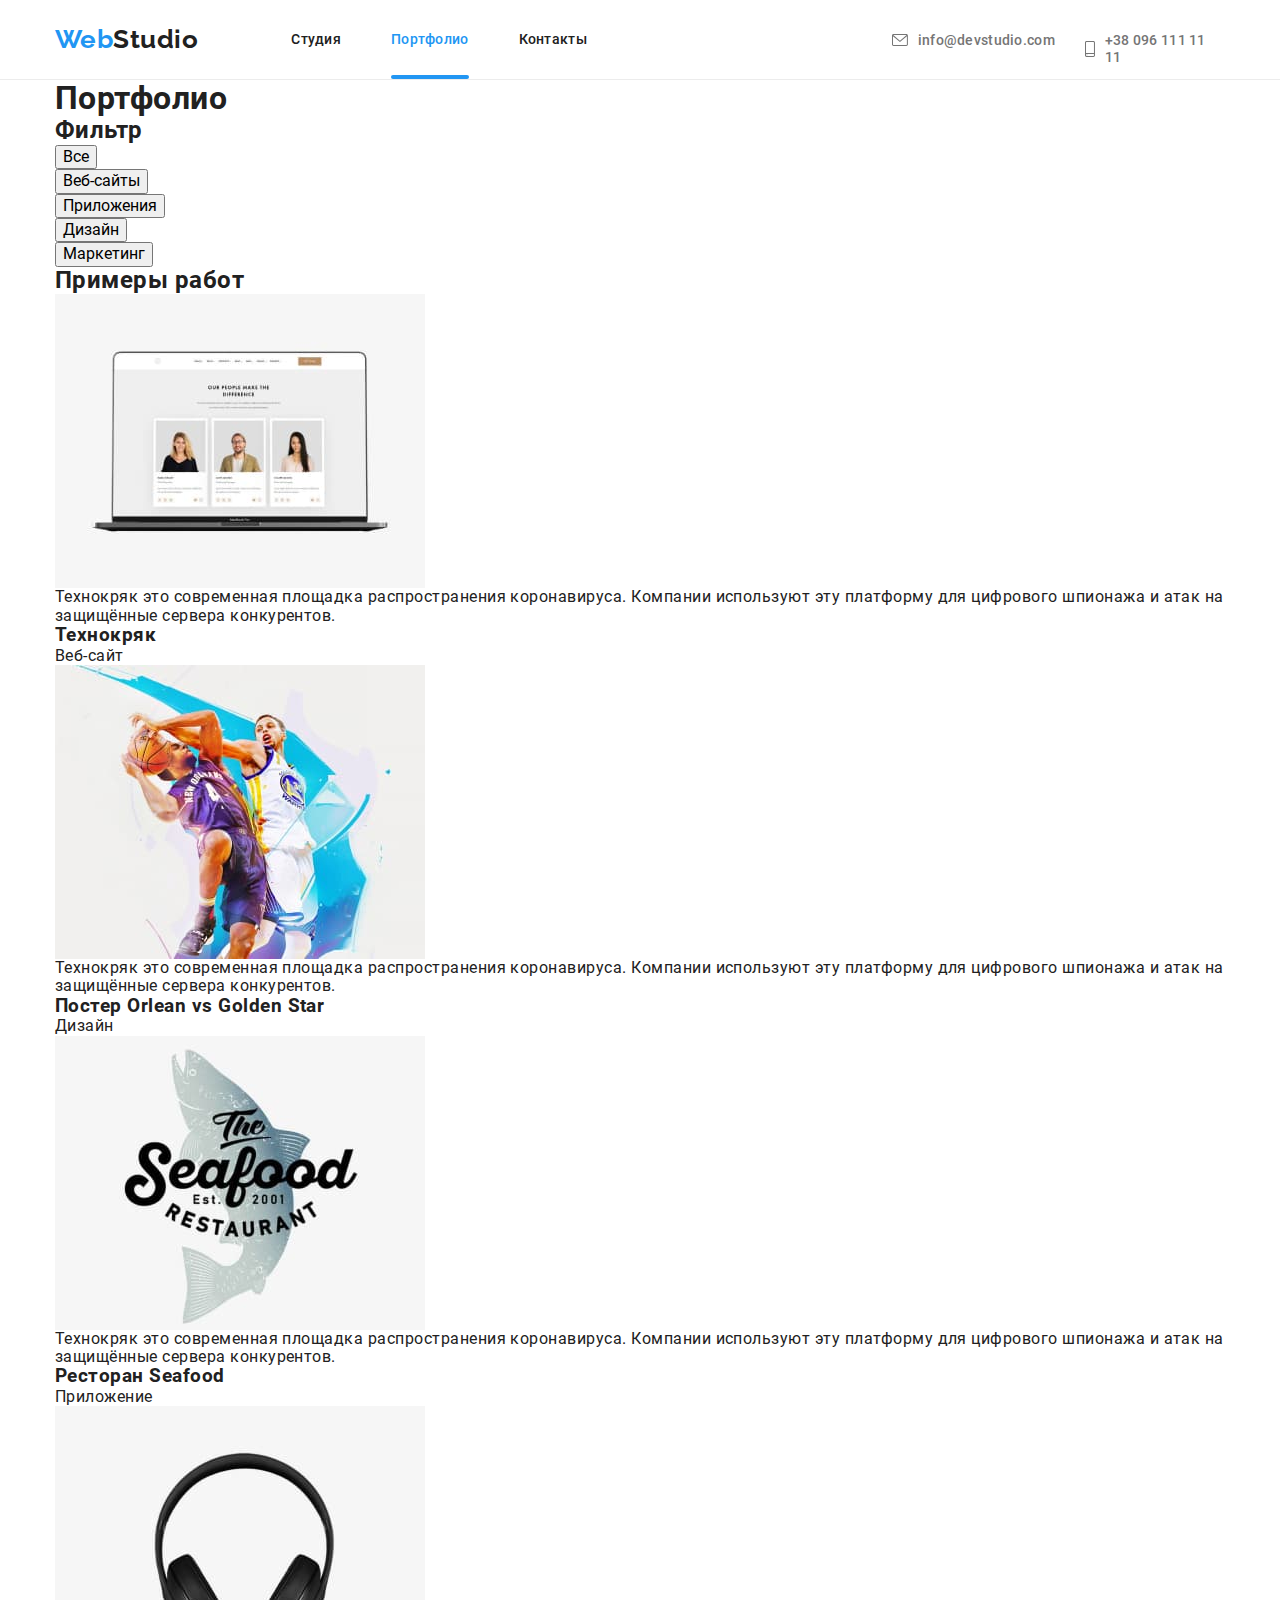
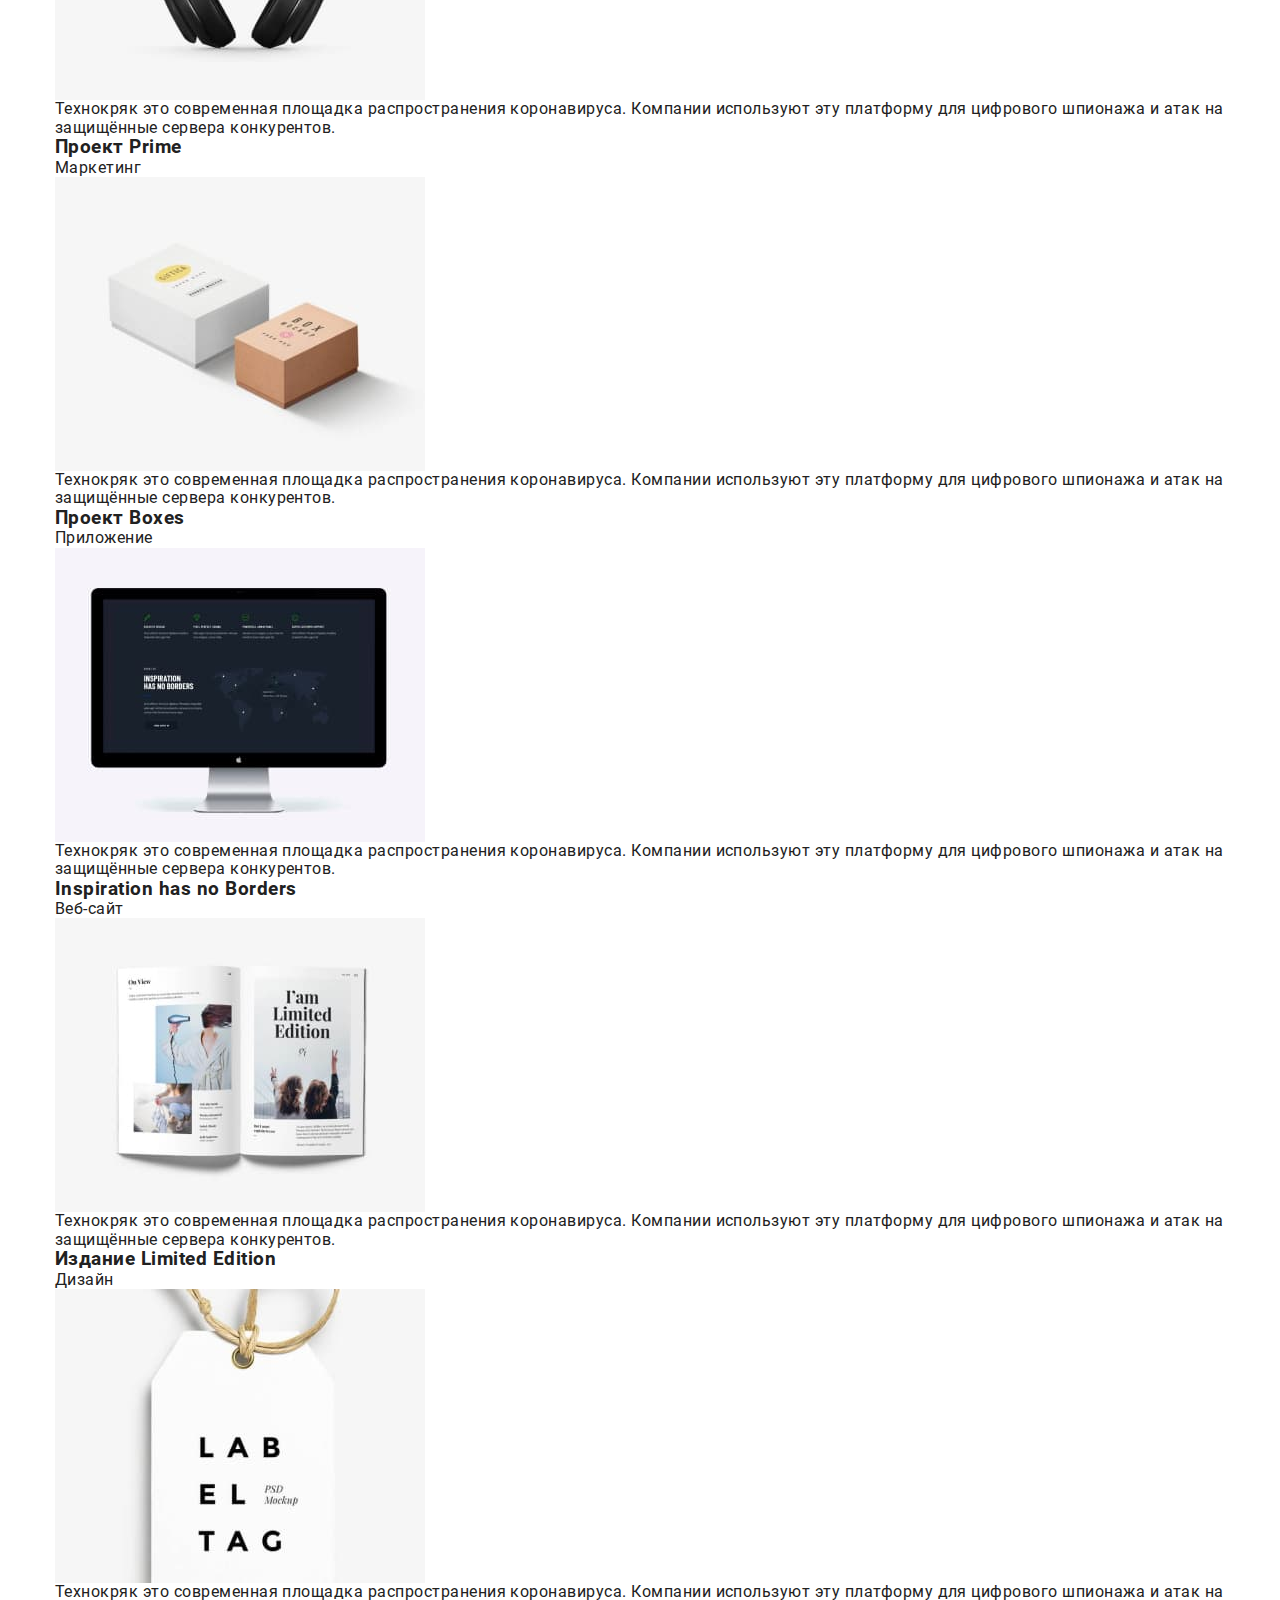
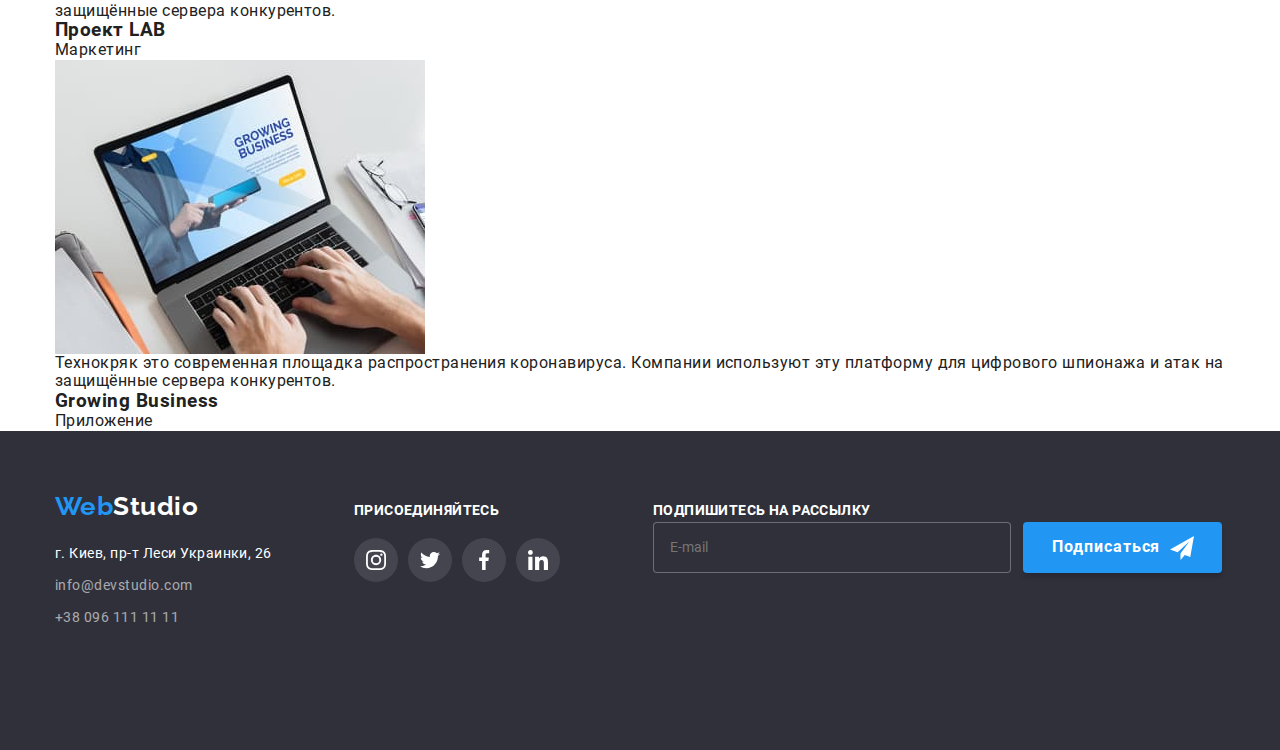
==== commit fbf6cc8d: "footer tablet, desktop" ====
--- a/portfolio.html
+++ b/portfolio.html
@@ -14,7 +14,7 @@
 </head>
 
 <body>
-    <header class="header">
+    <header class="header header__border">
         <div class="container header__container">
             <nav class="navigation">
                 <!--Ссылка на главную страницу сайта-->
@@ -252,8 +252,9 @@
             </div>
         </section>
     </main>
-    <footer class="footer">
-        <div class="container footer__container">
+<footer class="footer">
+    <div class="container footer__container">
+        <div class="footer__contacts-tab">
             <div class="footer__contacts">
                 <nav>
                     <!--Ссылка на главную страницу сайта-->
@@ -265,8 +266,8 @@
                     <li class="footer__item">
                         <address class="address">г. Киев, пр-т Леси Украинки, 26</address>
                     </li>
-                    <li class="footer__item"><a class="addressbox" href="mailto:info@devstudio.com">info@devstudio.com</a>
-                    </li>
+                    <li class="footer__item"><a class="addressbox"
+                            href="mailto:info@devstudio.com">info@devstudio.com</a></li>
                     <li class="footer__item"><a class="addressbox" href="tel:+380961111111">+38 096 111 11 11</a></li>
                 </ul>
             </div>
@@ -276,48 +277,50 @@
                     <li class="join__item">
                         <a class="join__link" href="">
                             <svg class="join__icon">
-                                <use href="./images/images-optimisized/svg/sprite.svg#icon-instagram"></use>
+                                <use href="./images/svg/sprite.svg#icon-instagram"></use>
                             </svg>
                         </a>
                     </li>
                     <li class="join__item">
                         <a class="join__link" href="">
                             <svg class="join__icon">
-                                <use href="./images/images-optimisized/svg/sprite.svg#icon-twitter"></use>
+                                <use href="./images/svg/sprite.svg#icon-twitter"></use>
                             </svg>
                         </a>
                     </li>
                     <li class="join__item">
                         <a class="join__link" href="">
                             <svg class="join__icon">
-                                <use href="./images/images-optimisized/svg/sprite.svg#icon-facebook"></use>
+                                <use href="./images/svg/sprite.svg#icon-facebook"></use>
                             </svg>
                         </a>
                     </li>
                     <li class="join__item">
                         <a class="join__link" href="">
                             <svg class="join__icon">
-                                <use href="./images/images-optimisized/svg/sprite.svg#icon-linkedin"></use>
+                                <use href="./images/svg/sprite.svg#icon-linkedin"></use>
                             </svg>
                         </a>
                     </li>
                 </ul>
             </div>
-            <div class="subscribe">
-                <form>
-                    <label class="subscribe__label">Подпишитесь на рассылку</label>
-                    <div class="subscribe__button-form">
-                        <input class="subscribe__input" type="email" name="subscribe-email" placeholder="E-mail">
-                        <button class="subscribe__button" type="submit">Подписаться
-                            <svg class="subscribe__icon" width="24" height="24">
-                                <use href="./images/images-optimisized/svg/sprite.svg#icon-sending"></use>
-                            </svg>
-                        </button>
-                    </div>
-                </form>
-            </div>
         </div>
-    </footer>
+
+        <div class="subscribe">
+            <form>
+                <label class="subscribe__label">Подпишитесь на рассылку</label>
+                <div class="subscribe__button-form">
+                    <input class="subscribe__input" type="email" name="subscribe-email" placeholder="E-mail">
+                    <button class="subscribe__button" type="submit">Подписаться
+                        <svg class="subscribe__icon" width="24" height="24">
+                            <use href="./images/svg/sprite.svg#icon-sending"></use>
+                        </svg>
+                    </button>
+                </div>
+            </form>
+        </div>
+    </div>
+</footer>
 <script src="./js/menu.js"></script>
 </body>
 
--- a/css/main.min.css
+++ b/css/main.min.css
@@ -1,2 +1,2 @@
-/*! normalize.css v8.0.1 | MIT License | github.com/necolas/normalize.css */html{line-height:1.15;-webkit-text-size-adjust:100%}body{margin:0}main{display:block}h1{font-size:2em;margin:0.67em 0}hr{-webkit-box-sizing:content-box;box-sizing:content-box;height:0;overflow:visible}pre{font-family:monospace, monospace;font-size:1em}a{background-color:transparent}abbr[title]{border-bottom:none;text-decoration:underline;-webkit-text-decoration:underline dotted;text-decoration:underline dotted}b,strong{font-weight:bolder}code,kbd,samp{font-family:monospace, monospace;font-size:1em}small{font-size:80%}sub,sup{font-size:75%;line-height:0;position:relative;vertical-align:baseline}sub{bottom:-0.25em}sup{top:-0.5em}img{border-style:none}button,input,optgroup,select,textarea{font-family:inherit;font-size:100%;line-height:1.15;margin:0}button,input{overflow:visible}button,select{text-transform:none}[type='button'],[type='reset'],[type='submit'],button{-webkit-appearance:button}[type='button']::-moz-focus-inner,[type='reset']::-moz-focus-inner,[type='submit']::-moz-focus-inner,button::-moz-focus-inner{border-style:none;padding:0}[type='button']:-moz-focusring,[type='reset']:-moz-focusring,[type='submit']:-moz-focusring,button:-moz-focusring{outline:1px dotted ButtonText}fieldset{padding:0.35em 0.75em 0.625em}legend{-webkit-box-sizing:border-box;box-sizing:border-box;color:inherit;display:table;max-width:100%;padding:0;white-space:normal}progress{vertical-align:baseline}textarea{overflow:auto}[type='checkbox'],[type='radio']{-webkit-box-sizing:border-box;box-sizing:border-box;padding:0}[type='number']::-webkit-inner-spin-button,[type='number']::-webkit-outer-spin-button{height:auto}[type='search']{-webkit-appearance:textfield;outline-offset:-2px}[type='search']::-webkit-search-decoration{-webkit-appearance:none}::-webkit-file-upload-button{-webkit-appearance:button;font:inherit}details{display:block}summary{display:list-item}template{display:none}[hidden]{display:none}@font-face{font-family:'Roboto';font-style:normal;font-weight:400;src:url("../fonts/roboto-v20-latin_cyrillic-regular.eot");src:local(""),url("../fonts/roboto-v20-latin_cyrillic-regular.eot?#iefix") format("embedded-opentype"),url("../fonts/roboto-v20-latin_cyrillic-regular.woff2") format("woff2"),url("../fonts/roboto-v20-latin_cyrillic-regular.woff") format("woff"),url("../fonts/roboto-v20-latin_cyrillic-regular.ttf") format("truetype"),url("../fonts/roboto-v20-latin_cyrillic-regular.svg#Roboto") format("svg")}@font-face{font-family:'Roboto';font-style:normal;font-weight:500;src:url("../fonts/roboto-v20-latin_cyrillic-500.eot");src:local(""),url("../fonts/roboto-v20-latin_cyrillic-500.eot?#iefix") format("embedded-opentype"),url("../fonts/roboto-v20-latin_cyrillic-500.woff2") format("woff2"),url("../fonts/roboto-v20-latin_cyrillic-500.woff") format("woff"),url("../fonts/roboto-v20-latin_cyrillic-500.ttf") format("truetype"),url("../fonts/roboto-v20-latin_cyrillic-500.svg#Roboto") format("svg")}@font-face{font-family:'Roboto';font-style:normal;font-weight:700;src:url("../fonts/roboto-v20-latin_cyrillic-700.eot");src:local(""),url("../fonts/roboto-v20-latin_cyrillic-700.eot?#iefix") format("embedded-opentype"),url("../fonts/roboto-v20-latin_cyrillic-700.woff2") format("woff2"),url("../fonts/roboto-v20-latin_cyrillic-700.woff") format("woff"),url("../fonts/roboto-v20-latin_cyrillic-700.ttf") format("truetype"),url("../fonts/roboto-v20-latin_cyrillic-700.svg#Roboto") format("svg")}@font-face{font-family:'Roboto';font-style:normal;font-weight:900;src:url("../fonts/roboto-v20-latin_cyrillic-900.eot");src:local(""),url("../fonts/roboto-v20-latin_cyrillic-900.eot?#iefix") format("embedded-opentype"),url("../fonts/roboto-v20-latin_cyrillic-900.woff2") format("woff2"),url("../fonts/roboto-v20-latin_cyrillic-900.woff") format("woff"),url("../fonts/roboto-v20-latin_cyrillic-900.ttf") format("truetype"),url("../fonts/roboto-v20-latin_cyrillic-900.svg#Roboto") format("svg")}@font-face{font-family:'Raleway';font-style:normal;font-weight:700;src:url("../fonts/raleway-v18-latin-700.eot");src:local(""),url("../fonts/raleway-v18-latin-700.eot?#iefix") format("embedded-opentype"),url("../fonts/raleway-v18-latin-700.woff2") format("woff2"),url("../fonts/raleway-v18-latin-700.woff") format("woff"),url("../fonts/raleway-v18-latin-700.ttf") format("truetype"),url("../fonts/raleway-v18-latin-700.svg#Raleway") format("svg")}body{color:#212121;background-color:#fff;font-family:Roboto, sans-serif;font-style:normal;letter-spacing:0.03em}ul{list-style:none;margin:0;padding:0}a{color:#212121;text-decoration:none}h1,h2,h3,p{margin-top:0;margin-bottom:0}img{display:block;max-width:100%;height:auto}textarea{resize:none;padding:0}input{margin:0;padding:0}:active,:hover,:focus{outline-color:#2196f3;outline-offset:0}body.modal-open{overflow:hidden}.agreement__button{color:#fff;background-color:#2196f3;font-weight:700;font-size:16px;line-height:1.9;letter-spacing:0.06em;-webkit-box-shadow:0px 4px 4px rgba(0,0,0,0.15);box-shadow:0px 4px 4px rgba(0,0,0,0.15);border-style:none;border-radius:4px;outline-color:#fff;cursor:pointer}.container{padding-left:15px;padding-right:15px;margin-left:auto;margin-right:auto}@media screen and (min-width: 480px){.container{width:480px}}@media screen and (min-width: 768px){.container{width:768px}}@media screen and (min-width: 1200px){.container{width:1200px}}.logo{font-family:Raleway, sans-serif;font-weight:700;font-size:24px;line-height:1.2}@media screen and (min-width: 1200px){.logo{font-size:26px}}.logo__accent{color:#2196f3}.header{position:relative;background-color:#fff;border-bottom:1px solid #ececec}.navigation{display:-webkit-box;display:-ms-flexbox;display:flex;-webkit-box-align:center;-ms-flex-align:center;align-items:center}@media screen and (max-width: 767px){.navigation{-webkit-box-pack:justify;-ms-flex-pack:justify;justify-content:space-between;min-height:60px}}.nav__button{position:absolute;top:10px;right:15px;z-index:1;display:-webkit-inline-box;display:-ms-inline-flexbox;display:inline-flex;margin:0;padding:0;border:none;background-color:transparent;-webkit-transition-property:fill;transition-property:fill;-webkit-transition-duration:250ms;transition-duration:250ms;-webkit-transition-timing-function:cubic-bezier(0.4, 0, 0.2, 1);transition-timing-function:cubic-bezier(0.4, 0, 0.2, 1)}.nav__button .close__mob{display:none}.nav__button.is-open .close__mob{display:block}.nav__button.is-open .menu__mob{display:none}.nav__button:hover,.nav__button:focus{fill:#2196f3;outline:none}@media screen and (min-width: 768px){.nav__button{display:none}}.site__nav{display:-webkit-box;display:-ms-flexbox;display:flex}@media screen and (max-width: 767px){.site__nav{display:none;position:absolute;top:0;left:0;width:100%;height:auto;background-color:#fff;padding:48px 40px;-webkit-box-shadow:0px 4px 4px rgba(0,0,0,0.15);box-shadow:0px 4px 4px rgba(0,0,0,0.15)}.site__nav.is-open{display:block}}@media screen and (max-width: 767px){.site-nav__list{margin-bottom:calc(151px + (302 - 151) * ((100vw - 300px) / (480 - 300)))}}@media screen and (min-width: 768px){.site-nav__list{display:-webkit-box;display:-ms-flexbox;display:flex;margin-left:88px;margin-right:84px}}@media screen and (min-width: 1200px){.site-nav__list{margin-left:93px;margin-right:305px}}.site-nav__item{position:relative}@media screen and (max-width: 767px){.site-nav__item:not(:last-child){margin-bottom:calc(16px + (32 - 16) * ((100vw - 300px) / (480 - 300)))}}@media screen and (min-width: 768px){.site-nav__item:not(:last-child){margin-right:50px}}.site-nav__link{display:block;padding-bottom:32px;padding-top:32px;font-weight:500;font-size:14px;line-height:1.1;letter-spacing:0.02em;-webkit-transition-property:color;transition-property:color;-webkit-transition-duration:250ms;transition-duration:250ms;-webkit-transition-timing-function:cubic-bezier(0.4, 0, 0.2, 1);transition-timing-function:cubic-bezier(0.4, 0, 0.2, 1)}@media screen and (max-width: 767px){.site-nav__link{padding-top:16px;padding-bottom:16px;font-size:calc(20px + (40 - 20) * ((100vw - 300px) / (480 - 300)))}}.site-nav__link:hover,.site-nav__link:focus{color:#2196f3;outline:none}.site-nav__link--current{color:#2196f3}@media screen and (min-width: 768px){.site-nav__link--current::after{position:absolute;content:'';display:block;width:100%;height:4px;border-radius:2px;background-color:#2196f3;margin-top:28px}}@media screen and (min-width: 768px){.contacts__mobile{display:none}}.contacts-mobile__item:not(:last-child){margin-bottom:calc(16px + (32 - 16) * ((100vw - 300px) / (480 - 300)))}.contacts-mobile__item:last-child{margin-bottom:64px}.contacts-mobile__link{font-weight:500;font-size:calc(12px + (24 - 12) * ((100vw - 300px) / (480 - 300)));line-height:1.2;letter-spacing:0.02em;color:#757575;-webkit-transition-property:color font-size;transition-property:color font-size;-webkit-transition-duration:250ms;transition-duration:250ms;-webkit-transition-timing-function:cubic-bezier(0.4, 0, 0.2, 1);transition-timing-function:cubic-bezier(0.4, 0, 0.2, 1)}.contacts-mobile__link:hover,.contacts-mobile__link:focus{color:#2196f3;font-size:calc(17px + (34 - 17) * ((100vw - 300px) / (480 - 300)));outline:none}@media screen and (max-width: 767px){.contacts{display:none}}@media screen and (min-width: 768px){.contacts{margin-top:21px}}@media screen and (min-width: 1200px){.contacts{display:-webkit-box;display:-ms-flexbox;display:flex;margin-top:32px}}.contacts__item:not(:last-child){margin-right:30px}@media screen and (max-width: 1199px){.contacts__item:not(:last-child){margin-bottom:10px}}.contacts__icon{margin-right:10px;fill:currentColor}.contacts__link{display:-webkit-box;display:-ms-flexbox;display:flex;-webkit-box-align:center;-ms-flex-align:center;align-items:center;font-weight:500;font-size:12px;line-height:1.2;letter-spacing:0.02em;color:#757575;-webkit-transition-property:color;transition-property:color;-webkit-transition-duration:250ms;transition-duration:250ms;-webkit-transition-timing-function:cubic-bezier(0.4, 0, 0.2, 1);transition-timing-function:cubic-bezier(0.4, 0, 0.2, 1)}@media screen and (min-width: 1200px){.contacts__link{font-size:14px}}.contacts__link:hover,.contacts__link:focus{color:#2196f3;outline:none}.mob-social__list{display:-webkit-box;display:-ms-flexbox;display:flex}@media screen and (min-width: 768px){.mob-social__list{display:none}}.mob-social__item:not(:last-child){padding-right:10px;margin-right:10px;border-right:1px solid rgba(33,33,33,0.2)}.mob-social__link{font-weight:500;font-size:calc(9px + (18 - 9) * ((100vw - 300px) / (480 - 300)));line-height:1.2;letter-spacing:0.02em;color:#757575;-webkit-transition-property:color;transition-property:color;-webkit-transition-duration:250ms;transition-duration:250ms;-webkit-transition-timing-function:cubic-bezier(0.4, 0, 0.2, 1);transition-timing-function:cubic-bezier(0.4, 0, 0.2, 1)}.mob-social__link:hover,.mob-social__link:focus{color:#2196f3;outline:none}.benefit{padding-top:60px;padding-bottom:60px;background-color:#fff}@media screen and (min-width: 1200px){.benefit{padding-top:94px;padding-bottom:94px}}.benefit__title--hidden{position:absolute;clip:rect(0 0 0 0);width:1px;height:1px;margin:-1px}@media screen and (min-width: 768px){.benefit__list{display:-webkit-box;display:-ms-flexbox;display:flex;-ms-flex-wrap:wrap;flex-wrap:wrap}}@media screen and (max-width: 767px){.benefit__item:not(:last-child){margin-bottom:30px}}@media screen and (min-width: 768px) and (max-width: 1199px){.benefit__item{-ms-flex-preferred-size:calc((100% - 30px) / 2);flex-basis:calc((100% - 30px) / 2)}.benefit__item:nth-child(2n+1){margin-right:30px}.benefit__item:nth-child(-n+2){margin-bottom:30px}}@media screen and (min-width: 1200px){.benefit__item{-ms-flex-preferred-size:calc((100% - 90px) / 4);flex-basis:calc((100% - 90px) / 4)}.benefit__item:not(:last-child){margin-right:30px}}.benefit__item::before{display:block;content:'';height:120px;background-color:#f5f4fa;background-position:50% 50%;background-repeat:no-repeat;border-radius:4px;margin-bottom:30px}.antenna::before{background-image:url(../images/svg/antenna.svg);background-size:70px}.clock::before{background-image:url(../images/svg/clock.svg);background-size:70px}.diagram::before{background-image:url(../images/svg/diagram.svg);background-size:70px}.astronaut::before{background-image:url(../images/svg/astronaut.svg);background-size:70px}.benefit__name{font-weight:700;font-size:14px;line-height:1.1;text-transform:uppercase;margin-bottom:10px}@media screen and (max-width: 767px){.benefit__name{text-align:center}}.benefit__essence{color:#757575;font-size:14px;line-height:1.7}.activity{padding-bottom:94px}@media not screen and (min-width: 1200px){.activity{display:none}}.activity__title{font-weight:700;font-size:36px;line-height:1.2;text-align:center;margin-top:0;margin-bottom:50px}.activity__list{display:-webkit-box;display:-ms-flexbox;display:flex}.activity__item{position:relative;width:calc((100%-60px) / 3);margin-right:30px}.activity__item:nth-child(3n){margin-right:0}.activity__label{position:absolute;bottom:27px;left:0;width:100%;font-weight:700;font-size:14px;line-height:1.1;text-align:center;text-transform:uppercase;color:#fff}.activity__overlay::before{position:absolute;content:'';bottom:0;left:0;width:100%;height:70px;background-color:rgba(47,48,58,0.8)}.team{padding-top:60px;padding-bottom:60px;background-color:#f5f4fa}@media screen and (min-width: 1200px){.team{padding-top:94px;padding-bottom:94px}}.team__title{font-weight:700;font-size:28px;line-height:1.2;text-align:center;letter-spacing:0.03em;color:#212121;margin-bottom:30px}@media screen and (min-width: 1200px){.team__title{font-size:36px;margin-bottom:50px}}@media screen and (min-width: 768px){.team__list{display:-webkit-box;display:-ms-flexbox;display:flex;-ms-flex-wrap:wrap;flex-wrap:wrap}}.team__item{-webkit-box-shadow:0px 1px 3px rgba(0,0,0,0.12),0px 1px 1px rgba(0,0,0,0.14),0px 2px 1px rgba(0,0,0,0.2);box-shadow:0px 1px 3px rgba(0,0,0,0.12),0px 1px 1px rgba(0,0,0,0.14),0px 2px 1px rgba(0,0,0,0.2);border-radius:0px 0px 4px 4px;background-color:#fff}@media screen and (max-width: 767px){.team__item:not(:last-child){margin-bottom:30px}}@media screen and (min-width: 768px) and (max-width: 1199px){.team__item{-ms-flex-preferred-size:calc((100% - 30px) / 2);flex-basis:calc((100% - 30px) / 2)}.team__item:nth-child(2n+1){margin-right:30px}.team__item:nth-child(-n+2){margin-bottom:30px}}@media screen and (min-width: 1200px){.team__item{-ms-flex-preferred-size:calc((100% - 90px) / 4);flex-basis:calc((100% - 90px) / 4)}.team__item:not(:last-child){margin-right:30px}}.team__photo{width:450px;margin-bottom:30px}@media screen and (min-width: 768px){.team__photo{width:354px}}@media screen and (min-width: 1200px){.team__photo{width:270px}}.team__name{font-weight:500;font-size:16px;line-height:1.2;margin-bottom:10px;text-align:center}.team__position{color:#757575;font-size:16px;line-height:1.2;text-align:center;margin-bottom:16px}.team__social-list{display:-webkit-box;display:-ms-flexbox;display:flex;padding-bottom:24px;-webkit-box-align:center;-ms-flex-align:center;align-items:center;-webkit-box-pack:center;-ms-flex-pack:center;justify-content:center}.team__social-item:not(:last-child){margin-right:10px}.team__social-link{display:-webkit-inline-box;display:-ms-inline-flexbox;display:inline-flex;-webkit-box-align:center;-ms-flex-align:center;align-items:center;-webkit-box-pack:center;-ms-flex-pack:center;justify-content:center;width:44px;height:44px;border:none;border-radius:50%;fill:#afb1b8;-webkit-transition-property:color background-color;transition-property:color background-color;-webkit-transition-duration:250ms;transition-duration:250ms;-webkit-transition-timing-function:cubic-bezier(0.4, 0, 0.2, 1);transition-timing-function:cubic-bezier(0.4, 0, 0.2, 1)}.team__social-link:not(:last-child){margin-right:10px}.team__social-icon{width:20px;height:20px}.team__social-link:hover,.team__social-link:focus{background-color:#2196f3;fill:#fff;outline:none}.clients{padding-top:60px;padding-bottom:60px}@media screen and (min-width: 1200px){.clients{padding-top:94px;padding-bottom:94px}}.clients__title{font-weight:700;font-size:28px;line-height:1.2;text-align:center;letter-spacing:0.03em;margin-bottom:30px}@media screen and (min-width: 1200px){.clients__title{font-size:36px}}.clients__list{display:-webkit-box;display:-ms-flexbox;display:flex;-ms-flex-wrap:wrap;flex-wrap:wrap}@media screen and (max-width: 767px){.client__item{-ms-flex-preferred-size:calc((100% - 30px) / 2);flex-basis:calc((100% - 30px) / 2)}.client__item:nth-child(2n+1){margin-right:30px}.client__item:nth-child(-n+4){margin-bottom:30px}}@media screen and (min-width: 768px) and (max-width: 1199px){.client__item{-ms-flex-preferred-size:calc((100% - 60px) / 3);flex-basis:calc((100% - 60px) / 3)}.client__item:nth-child(-n+3){margin-bottom:30px}.client__item:not(:nth-child(1n+6)):not(:nth-child(3)){margin-right:30px}}@media screen and (min-width: 1200px){.client__item{-ms-flex-preferred-size:calc((100% - 150px) / 6);flex-basis:calc((100% - 150px) / 6);margin-bottom:0}.client__item:not(:last-child){margin-right:30px}}.clients__link{width:100%;display:-webkit-inline-box;display:-ms-inline-flexbox;display:inline-flex;-webkit-box-align:center;-ms-flex-align:center;align-items:center;-webkit-box-pack:center;-ms-flex-pack:center;justify-content:center;height:90px;border:1px solid #afb1b8;border-radius:4px;fill:#afb1b8;-webkit-transition-property:color border;transition-property:color border;-webkit-transition-duration:250ms;transition-duration:250ms;-webkit-transition-timing-function:cubic-bezier(0.4, 0, 0.2, 1);transition-timing-function:cubic-bezier(0.4, 0, 0.2, 1)}.clients__link:focus,.clients__link:hover{border:1px solid #2196f3;fill:#2196f3;outline:none}.footer{background-color:#2f303a;color:#fff;font-size:14px;line-height:1.7;padding-top:60px;padding-bottom:60px}@media screen and (max-width: 767px){.footer{text-align:center}}.footer__contacts{margin-bottom:60px}.logo__footer{color:#fff}.footer__list{margin-top:20px}.footer__item:not(:last-child){margin-bottom:8px}.address{font-style:normal}.addressbox{color:rgba(255,255,255,0.6)}.join__title{font-weight:700;font-size:14px;line-height:1.1;letter-spacing:0.03em;text-transform:uppercase;margin-bottom:20px}.join__list{display:-webkit-box;display:-ms-flexbox;display:flex;-webkit-box-pack:center;-ms-flex-pack:center;justify-content:center}.join__item:not(:last-child){margin-right:10px}.join__link{display:-webkit-inline-box;display:-ms-inline-flexbox;display:inline-flex;-webkit-box-align:center;-ms-flex-align:center;align-items:center;-webkit-box-pack:center;-ms-flex-pack:center;justify-content:center;width:44px;height:44px;border:none;border-radius:50%;fill:#fff;background-color:rgba(255,255,255,0.1);-webkit-transition-property:background-color;transition-property:background-color;-webkit-transition-duration:250ms;transition-duration:250ms;-webkit-transition-timing-function:cubic-bezier(0.4, 0, 0.2, 1);transition-timing-function:cubic-bezier(0.4, 0, 0.2, 1)}.join__icon{width:20px;height:20px}.join__link:hover,.join__link:focus{background-color:#2196f3;outline:none}.subscribe{margin-top:60px}.subscribe__label{font-weight:700;font-size:14px;line-height:1.1;letter-spacing:0.03em;text-transform:uppercase}.subscribe__button-form{margin-top:20px}.subscribe__input{display:block;border:1px solid rgba(255,255,255,0.3);-webkit-box-sizing:border-box;box-sizing:border-box;border-radius:4px;background-color:var(--accent-bgc);color:var(--bgc-accent-text-color);font-size:14px;padding:15px 16px;width:100%;margin-bottom:20px;-webkit-transition-property:border-color;transition-property:border-color;-webkit-transition-duration:250ms;transition-duration:250ms;-webkit-transition-timing-function:cubic-bezier(0.4, 0, 0.2, 1);transition-timing-function:cubic-bezier(0.4, 0, 0.2, 1)}.subscribe__input:focus,.subscribe__input:hover{outline:none;border-color:#2196f3}.subscribe__button{display:-webkit-box;display:-ms-flexbox;display:flex;-webkit-box-pack:end;-ms-flex-pack:end;justify-content:flex-end;-webkit-box-align:center;-ms-flex-align:center;align-items:center;background-color:#2196f3;-webkit-box-shadow:0px 4px 4px rgba(0,0,0,0.15);box-shadow:0px 4px 4px rgba(0,0,0,0.15);border-radius:4px;border:0;padding:10px 28px 10px 29px;font-weight:700;font-size:16px;line-height:1.9;letter-spacing:0.06em;color:#fff;cursor:pointer;outline-color:#fff;margin:0 auto}.subscribe__icon{margin-left:10px;fill:#fff}.backdrop{z-index:2;position:fixed;top:0;left:0;width:100%;height:100%;padding-top:94px;padding-left:15px;padding-right:15px;overflow-y:scroll;background-color:rgba(0,0,0,0.2);opacity:1;-webkit-transition-property:opacity;transition-property:opacity;-webkit-transition-duration:250ms;transition-duration:250ms;-webkit-transition-timing-function:cubic-bezier(0.4, 0, 0.2, 1);transition-timing-function:cubic-bezier(0.4, 0, 0.2, 1)}.backdrop.is-hidden{opacity:0;pointer-events:none}.backdrop.is-hidden .modal{-webkit-transform:scale(0);transform:scale(0)}.modal{max-width:450px;width:100%;background-color:#fff;-webkit-box-shadow:0px 1px 3px rgba(0,0,0,0.12),0px 1px 1px rgba(0,0,0,0.14),0px 2px 1px rgba(0,0,0,0.2);box-shadow:0px 1px 3px rgba(0,0,0,0.12),0px 1px 1px rgba(0,0,0,0.14),0px 2px 1px rgba(0,0,0,0.2);border-radius:4px;opacity:1;-webkit-transition-property:opacity;transition-property:opacity;-webkit-transition-duration:250ms;transition-duration:250ms;-webkit-transition-timing-function:cubic-bezier(0.4, 0, 0.2, 1);transition-timing-function:cubic-bezier(0.4, 0, 0.2, 1)}@media screen and (min-width: 480px){.modal{position:absolute;right:0;left:0;margin:auto;max-width:450px;width:100%}}@media screen and (min-width: 1200px){.modal{max-width:528px;width:100%}}.modal__close-button{position:absolute;top:101px;right:23px;width:30px;height:30px;border-radius:50%;border:1px solid rgba(0,0,0,0.1);background:#fff;cursor:pointer}.modal__close-button:hover,.modal__close-button:focus{fill:#2196f3;outline:none}@media screen and (min-width: 480px){.modal__close-button{top:8px;right:8px}}.form{padding:40px}.form__title{font-weight:700;font-size:20px;line-height:1.1;text-align:center;margin-bottom:12px}.form__modal{margin-bottom:20px}.input__container{position:relative;display:-webkit-box;display:-ms-flexbox;display:flex;-webkit-box-orient:vertical;-webkit-box-direction:normal;-ms-flex-direction:column;flex-direction:column;margin-bottom:10px}.input__label{margin-bottom:4px;font-size:12px;line-height:1.2;color:#757575}.input__field{width:100%;border:1px solid rgba(33,33,33,0.2);border-radius:4px;padding-top:12px;padding-left:42px;padding-bottom:12px;-webkit-transition-property:border;transition-property:border;-webkit-transition-duration:250ms;transition-duration:250ms;-webkit-transition-timing-function:cubic-bezier(0.4, 0, 0.2, 1);transition-timing-function:cubic-bezier(0.4, 0, 0.2, 1)}.input__field:focus{border:1px solid #2196f3;outline:none}.input__icon{position:absolute;top:34px;left:15px;fill:currentColor;-webkit-transition-property:fill;transition-property:fill;-webkit-transition-duration:250ms;transition-duration:250ms;-webkit-transition-timing-function:cubic-bezier(0.4, 0, 0.2, 1);transition-timing-function:cubic-bezier(0.4, 0, 0.2, 1)}.input__field:focus+.input__icon{fill:#2196f3;outline:none}.input__comment{padding:12px 16px;height:120px}.input__comment::-webkit-input-placeholder{font-size:14px;line-height:1.2;letter-spacing:0.01em;color:rgba(117,117,117,0.5)}.input__comment:-ms-input-placeholder{font-size:14px;line-height:1.2;letter-spacing:0.01em;color:rgba(117,117,117,0.5)}.input__comment::-ms-input-placeholder{font-size:14px;line-height:1.2;letter-spacing:0.01em;color:rgba(117,117,117,0.5)}.input__comment::placeholder{font-size:14px;line-height:1.2;letter-spacing:0.01em;color:rgba(117,117,117,0.5)}@media screen and (min-width: 1200px){.input__comment::-webkit-input-placeholder{font-size:12px}.input__comment:-ms-input-placeholder{font-size:12px}.input__comment::-ms-input-placeholder{font-size:12px}.input__comment::placeholder{font-size:12px}}.agreement{position:relative}.agreement__checkbox{-webkit-appearance:none;-moz-appearance:none;appearance:none;position:absolute}.agreement__label{display:block;font-size:12px;line-height:1.7;color:#757575;margin-left:24px;letter-spacing:0.03em}.agreement__label::before{position:absolute;top:50%;left:0;-webkit-transform:translateY(-50%);transform:translateY(-50%);content:'';display:block;width:16px;height:15px;background-image:url(../images/svg/checkbox.svg);-webkit-transition-property:background-color;transition-property:background-color;-webkit-transition-duration:250ms;transition-duration:250ms;-webkit-transition-timing-function:cubic-bezier(0.4, 0, 0.2, 1);transition-timing-function:cubic-bezier(0.4, 0, 0.2, 1)}.agreement__label:hover::before{background-image:url(../images/svg/checkbox-focus.svg)}.agreement__checkbox:focus+.agreement__label::before{background-image:url(../images/svg/checkbox-focus.svg)}.agreement__checkbox:checked+.agreement__label::before{width:16px;height:16px;border-color:transparent;background-color:#2196f3;background-image:url(../images/svg/check-agreement.svg);background-size:contain;background-origin:border-box;-webkit-transition-property:fill;transition-property:fill;-webkit-transition-duration:250ms;transition-duration:250ms;-webkit-transition-timing-function:cubic-bezier(0.4, 0, 0.2, 1);transition-timing-function:cubic-bezier(0.4, 0, 0.2, 1)}@media screen and (min-width: 1200px){.agreement__label{font-size:14px;margin-left:37px}.agreement__label::before{top:50%;left:12px;-webkit-transform:translateY(-50%);transform:translateY(-50%)}}.agreement__link{-webkit-text-decoration-line:underline;text-decoration-line:underline;color:#2196f3}.agreement__button{padding-top:10px;padding-left:55px;padding-bottom:10px;padding-right:56px;margin-top:30px}.button__container{text-align:center}
+/*! normalize.css v8.0.1 | MIT License | github.com/necolas/normalize.css */html{line-height:1.15;-webkit-text-size-adjust:100%}body{margin:0}main{display:block}h1{font-size:2em;margin:0.67em 0}hr{-webkit-box-sizing:content-box;box-sizing:content-box;height:0;overflow:visible}pre{font-family:monospace, monospace;font-size:1em}a{background-color:transparent}abbr[title]{border-bottom:none;text-decoration:underline;-webkit-text-decoration:underline dotted;text-decoration:underline dotted}b,strong{font-weight:bolder}code,kbd,samp{font-family:monospace, monospace;font-size:1em}small{font-size:80%}sub,sup{font-size:75%;line-height:0;position:relative;vertical-align:baseline}sub{bottom:-0.25em}sup{top:-0.5em}img{border-style:none}button,input,optgroup,select,textarea{font-family:inherit;font-size:100%;line-height:1.15;margin:0}button,input{overflow:visible}button,select{text-transform:none}[type='button'],[type='reset'],[type='submit'],button{-webkit-appearance:button}[type='button']::-moz-focus-inner,[type='reset']::-moz-focus-inner,[type='submit']::-moz-focus-inner,button::-moz-focus-inner{border-style:none;padding:0}[type='button']:-moz-focusring,[type='reset']:-moz-focusring,[type='submit']:-moz-focusring,button:-moz-focusring{outline:1px dotted ButtonText}fieldset{padding:0.35em 0.75em 0.625em}legend{-webkit-box-sizing:border-box;box-sizing:border-box;color:inherit;display:table;max-width:100%;padding:0;white-space:normal}progress{vertical-align:baseline}textarea{overflow:auto}[type='checkbox'],[type='radio']{-webkit-box-sizing:border-box;box-sizing:border-box;padding:0}[type='number']::-webkit-inner-spin-button,[type='number']::-webkit-outer-spin-button{height:auto}[type='search']{-webkit-appearance:textfield;outline-offset:-2px}[type='search']::-webkit-search-decoration{-webkit-appearance:none}::-webkit-file-upload-button{-webkit-appearance:button;font:inherit}details{display:block}summary{display:list-item}template{display:none}[hidden]{display:none}@font-face{font-family:'Roboto';font-style:normal;font-weight:400;src:url("../fonts/roboto-v20-latin_cyrillic-regular.eot");src:local(""),url("../fonts/roboto-v20-latin_cyrillic-regular.eot?#iefix") format("embedded-opentype"),url("../fonts/roboto-v20-latin_cyrillic-regular.woff2") format("woff2"),url("../fonts/roboto-v20-latin_cyrillic-regular.woff") format("woff"),url("../fonts/roboto-v20-latin_cyrillic-regular.ttf") format("truetype"),url("../fonts/roboto-v20-latin_cyrillic-regular.svg#Roboto") format("svg")}@font-face{font-family:'Roboto';font-style:normal;font-weight:500;src:url("../fonts/roboto-v20-latin_cyrillic-500.eot");src:local(""),url("../fonts/roboto-v20-latin_cyrillic-500.eot?#iefix") format("embedded-opentype"),url("../fonts/roboto-v20-latin_cyrillic-500.woff2") format("woff2"),url("../fonts/roboto-v20-latin_cyrillic-500.woff") format("woff"),url("../fonts/roboto-v20-latin_cyrillic-500.ttf") format("truetype"),url("../fonts/roboto-v20-latin_cyrillic-500.svg#Roboto") format("svg")}@font-face{font-family:'Roboto';font-style:normal;font-weight:700;src:url("../fonts/roboto-v20-latin_cyrillic-700.eot");src:local(""),url("../fonts/roboto-v20-latin_cyrillic-700.eot?#iefix") format("embedded-opentype"),url("../fonts/roboto-v20-latin_cyrillic-700.woff2") format("woff2"),url("../fonts/roboto-v20-latin_cyrillic-700.woff") format("woff"),url("../fonts/roboto-v20-latin_cyrillic-700.ttf") format("truetype"),url("../fonts/roboto-v20-latin_cyrillic-700.svg#Roboto") format("svg")}@font-face{font-family:'Roboto';font-style:normal;font-weight:900;src:url("../fonts/roboto-v20-latin_cyrillic-900.eot");src:local(""),url("../fonts/roboto-v20-latin_cyrillic-900.eot?#iefix") format("embedded-opentype"),url("../fonts/roboto-v20-latin_cyrillic-900.woff2") format("woff2"),url("../fonts/roboto-v20-latin_cyrillic-900.woff") format("woff"),url("../fonts/roboto-v20-latin_cyrillic-900.ttf") format("truetype"),url("../fonts/roboto-v20-latin_cyrillic-900.svg#Roboto") format("svg")}@font-face{font-family:'Raleway';font-style:normal;font-weight:700;src:url("../fonts/raleway-v18-latin-700.eot");src:local(""),url("../fonts/raleway-v18-latin-700.eot?#iefix") format("embedded-opentype"),url("../fonts/raleway-v18-latin-700.woff2") format("woff2"),url("../fonts/raleway-v18-latin-700.woff") format("woff"),url("../fonts/raleway-v18-latin-700.ttf") format("truetype"),url("../fonts/raleway-v18-latin-700.svg#Raleway") format("svg")}body{color:#212121;background-color:#fff;font-family:Roboto, sans-serif;font-style:normal;letter-spacing:0.03em}ul{list-style:none;margin:0;padding:0}a{color:#212121;text-decoration:none}h1,h2,h3,p{margin-top:0;margin-bottom:0}img{display:block;max-width:100%;height:auto}textarea{resize:none;padding:0}input{margin:0;padding:0}:active,:hover,:focus{outline-color:#2196f3;outline-offset:0}body.modal-open{overflow:hidden}.hero__button,.agreement__button{color:#fff;background-color:#2196f3;font-weight:700;font-size:16px;line-height:1.9;letter-spacing:0.06em;-webkit-box-shadow:0px 4px 4px rgba(0,0,0,0.15);box-shadow:0px 4px 4px rgba(0,0,0,0.15);border-style:none;border-radius:4px;outline-color:#fff;cursor:pointer}.container{padding-left:15px;padding-right:15px;margin-left:auto;margin-right:auto}@media screen and (min-width: 480px){.container{width:480px}}@media screen and (min-width: 768px){.container{width:768px}}@media screen and (min-width: 1200px){.container{width:1200px}}.logo{font-family:Raleway, sans-serif;font-weight:700;font-size:24px;line-height:1.2}@media screen and (min-width: 1200px){.logo{font-size:26px}}.logo__accent{color:#2196f3}.header{position:relative;background-color:#fff}.header__border{border-bottom:1px solid #ececec}.navigation{display:-webkit-box;display:-ms-flexbox;display:flex;-webkit-box-align:center;-ms-flex-align:center;align-items:center}@media screen and (max-width: 767px){.navigation{-webkit-box-pack:justify;-ms-flex-pack:justify;justify-content:space-between;min-height:60px}}.nav__button{position:absolute;top:10px;right:15px;z-index:2;display:-webkit-inline-box;display:-ms-inline-flexbox;display:inline-flex;margin:0;padding:0;border:none;background-color:transparent;-webkit-transition-property:fill;transition-property:fill;-webkit-transition-duration:250ms;transition-duration:250ms;-webkit-transition-timing-function:cubic-bezier(0.4, 0, 0.2, 1);transition-timing-function:cubic-bezier(0.4, 0, 0.2, 1)}.nav__button .close__mob{display:none}.nav__button.is-open .close__mob{display:block}.nav__button.is-open .menu__mob{display:none}.nav__button:hover,.nav__button:focus{fill:#2196f3;outline:none}@media screen and (min-width: 768px){.nav__button{display:none}}.site__nav{display:-webkit-box;display:-ms-flexbox;display:flex}@media screen and (max-width: 767px){.site__nav{display:none;position:absolute;z-index:1;top:0;left:0;width:100%;height:auto;background-color:#fff;padding:48px 40px;-webkit-box-shadow:0px 4px 4px rgba(0,0,0,0.15);box-shadow:0px 4px 4px rgba(0,0,0,0.15)}.site__nav.is-open{display:block}}@media screen and (max-width: 767px){.site-nav__list{margin-bottom:calc(151px + (302 - 151) * ((100vw - 300px) / (480 - 300)))}}@media screen and (min-width: 768px){.site-nav__list{display:-webkit-box;display:-ms-flexbox;display:flex;margin-left:88px;margin-right:84px}}@media screen and (min-width: 1200px){.site-nav__list{margin-left:93px;margin-right:305px}}.site-nav__item{position:relative}@media screen and (max-width: 767px){.site-nav__item:not(:last-child){margin-bottom:calc(16px + (32 - 16) * ((100vw - 300px) / (480 - 300)))}}@media screen and (min-width: 768px){.site-nav__item:not(:last-child){margin-right:50px}}.site-nav__link{display:block;padding-bottom:32px;padding-top:32px;font-weight:500;font-size:14px;line-height:1.1;letter-spacing:0.02em;-webkit-transition-property:color;transition-property:color;-webkit-transition-duration:250ms;transition-duration:250ms;-webkit-transition-timing-function:cubic-bezier(0.4, 0, 0.2, 1);transition-timing-function:cubic-bezier(0.4, 0, 0.2, 1)}@media screen and (max-width: 767px){.site-nav__link{padding-top:16px;padding-bottom:16px;font-size:calc(20px + (40 - 20) * ((100vw - 300px) / (480 - 300)))}}.site-nav__link:hover,.site-nav__link:focus{color:#2196f3;outline:none}.site-nav__link--current{color:#2196f3}@media screen and (min-width: 768px){.site-nav__link--current::after{position:absolute;content:'';display:block;width:100%;height:4px;border-radius:2px;background-color:#2196f3;margin-top:28px}}@media screen and (min-width: 768px){.contacts__mobile{display:none}}.contacts-mobile__item:not(:last-child){margin-bottom:calc(16px + (32 - 16) * ((100vw - 300px) / (480 - 300)))}.contacts-mobile__item:last-child{margin-bottom:64px}.contacts-mobile__link{font-weight:500;font-size:calc(12px + (24 - 12) * ((100vw - 300px) / (480 - 300)));line-height:1.2;letter-spacing:0.02em;color:#757575;-webkit-transition-property:color font-size;transition-property:color font-size;-webkit-transition-duration:250ms;transition-duration:250ms;-webkit-transition-timing-function:cubic-bezier(0.4, 0, 0.2, 1);transition-timing-function:cubic-bezier(0.4, 0, 0.2, 1)}.contacts-mobile__link:hover,.contacts-mobile__link:focus{color:#2196f3;font-size:calc(17px + (34 - 17) * ((100vw - 300px) / (480 - 300)));outline:none}@media screen and (max-width: 767px){.contacts{display:none}}@media screen and (min-width: 768px){.contacts{margin-top:21px}}@media screen and (min-width: 1200px){.contacts{display:-webkit-box;display:-ms-flexbox;display:flex;margin-top:32px}}.contacts__item:not(:last-child){margin-right:30px}@media screen and (max-width: 1199px){.contacts__item:not(:last-child){margin-bottom:10px}}.contacts__icon{margin-right:10px;fill:currentColor}.contacts__link{display:-webkit-box;display:-ms-flexbox;display:flex;-webkit-box-align:center;-ms-flex-align:center;align-items:center;font-weight:500;font-size:12px;line-height:1.2;letter-spacing:0.02em;color:#757575;-webkit-transition-property:color;transition-property:color;-webkit-transition-duration:250ms;transition-duration:250ms;-webkit-transition-timing-function:cubic-bezier(0.4, 0, 0.2, 1);transition-timing-function:cubic-bezier(0.4, 0, 0.2, 1)}@media screen and (min-width: 1200px){.contacts__link{font-size:14px}}.contacts__link:hover,.contacts__link:focus{color:#2196f3;outline:none}.mob-social__list{display:-webkit-box;display:-ms-flexbox;display:flex}@media screen and (min-width: 768px){.mob-social__list{display:none}}.mob-social__item:not(:last-child){padding-right:10px;margin-right:10px;border-right:1px solid rgba(33,33,33,0.2)}.mob-social__link{font-weight:500;font-size:calc(9px + (18 - 9) * ((100vw - 300px) / (480 - 300)));line-height:1.2;letter-spacing:0.02em;color:#757575;-webkit-transition-property:color;transition-property:color;-webkit-transition-duration:250ms;transition-duration:250ms;-webkit-transition-timing-function:cubic-bezier(0.4, 0, 0.2, 1);transition-timing-function:cubic-bezier(0.4, 0, 0.2, 1)}.mob-social__link:hover,.mob-social__link:focus{color:#2196f3;outline:none}.hero{background-color:#2f303a}.hero__overlay{margin-left:auto;margin-right:auto;text-align:center;background-repeat:no-repeat;background-position:center;background-size:cover}@media screen and (max-width: 480px){.hero__overlay{height:calc(300px + (400 - 300) * ((100vw - 300px) / (480 - 300)));background-image:-webkit-gradient(linear, left top, right top, from(rgba(47,48,58,0.4)), to(rgba(47,48,58,0.4))),url(../images/hero-bgimage/optimisized-jpg/hero__mob.jpg);background-image:linear-gradient(to right, rgba(47,48,58,0.4), rgba(47,48,58,0.4)),url(../images/hero-bgimage/optimisized-jpg/hero__mob.jpg)}}@media screen and (max-width: 480px) and (min-device-pixel-ratio: 2), screen and (max-width: 480px) and (-webkit-min-device-pixel-ratio: 2), screen and (max-width: 480px) and (min-resolution: 192dpi), screen and (max-width: 480px) and (min-resolution: 2dppx){.hero__overlay{background-image:-webkit-gradient(linear, left top, right top, from(rgba(47,48,58,0.4)), to(rgba(47,48,58,0.4))),url(../images/hero-bgimage/optimisized-jpg/hero__mob@2x.jpg);background-image:linear-gradient(to right, rgba(47,48,58,0.4), rgba(47,48,58,0.4)),url(../images/hero-bgimage/optimisized-jpg/hero__mob@2x.jpg)}}@media screen and (max-width: 480px) and (min-device-pixel-ratio: 3), screen and (max-width: 480px) and (-webkit-min-device-pixel-ratio: 3), screen and (max-width: 480px) and (min-resolution: 288dpi), screen and (max-width: 480px) and (min-resolution: 3dppx){.hero__overlay{background-image:-webkit-gradient(linear, left top, right top, from(rgba(47,48,58,0.4)), to(rgba(47,48,58,0.4))),url(../images/hero-bgimage/optimisized-jpg/hero__mob@3x.jpg);background-image:linear-gradient(to right, rgba(47,48,58,0.4), rgba(47,48,58,0.4)),url(../images/hero-bgimage/optimisized-jpg/hero__mob@3x.jpg)}}@media screen and (min-width: 480px) and (max-width: 767px){.hero__overlay{width:100%;max-width:480px;height:400px;background-image:-webkit-gradient(linear, left top, right top, from(rgba(47,48,58,0.4)), to(rgba(47,48,58,0.4))),url(../images/hero-bgimage/optimisized-jpg/hero__mob.jpg);background-image:linear-gradient(to right, rgba(47,48,58,0.4), rgba(47,48,58,0.4)),url(../images/hero-bgimage/optimisized-jpg/hero__mob.jpg)}}@media screen and (min-width: 480px) and (max-width: 767px) and (min-device-pixel-ratio: 2), screen and (min-width: 480px) and (max-width: 767px) and (-webkit-min-device-pixel-ratio: 2), screen and (min-width: 480px) and (max-width: 767px) and (min-resolution: 192dpi), screen and (min-width: 480px) and (max-width: 767px) and (min-resolution: 2dppx){.hero__overlay{background-image:-webkit-gradient(linear, left top, right top, from(rgba(47,48,58,0.4)), to(rgba(47,48,58,0.4))),url(../images/hero-bgimage/optimisized-jpg/hero__mob@2x.jpg);background-image:linear-gradient(to right, rgba(47,48,58,0.4), rgba(47,48,58,0.4)),url(../images/hero-bgimage/optimisized-jpg/hero__mob@2x.jpg)}}@media screen and (min-width: 480px) and (max-width: 767px) and (min-device-pixel-ratio: 3), screen and (min-width: 480px) and (max-width: 767px) and (-webkit-min-device-pixel-ratio: 3), screen and (min-width: 480px) and (max-width: 767px) and (min-resolution: 288dpi), screen and (min-width: 480px) and (max-width: 767px) and (min-resolution: 3dppx){.hero__overlay{background-image:-webkit-gradient(linear, left top, right top, from(rgba(47,48,58,0.4)), to(rgba(47,48,58,0.4))),url(../images/hero-bgimage/optimisized-jpg/hero__mob@3x.jpg);background-image:linear-gradient(to right, rgba(47,48,58,0.4), rgba(47,48,58,0.4)),url(../images/hero-bgimage/optimisized-jpg/hero__mob@3x.jpg)}}@media screen and (min-width: 768px){.hero__overlay{width:100%;max-width:768px;height:400px;background-image:-webkit-gradient(linear, left top, right top, from(rgba(47,48,58,0.4)), to(rgba(47,48,58,0.4))),url(../images/hero-bgimage/optimisized-jpg/hero__tablet.jpg);background-image:linear-gradient(to right, rgba(47,48,58,0.4), rgba(47,48,58,0.4)),url(../images/hero-bgimage/optimisized-jpg/hero__tablet.jpg)}}@media screen and (min-width: 768px) and (min-device-pixel-ratio: 2), screen and (min-width: 768px) and (-webkit-min-device-pixel-ratio: 2), screen and (min-width: 768px) and (min-resolution: 192dpi), screen and (min-width: 768px) and (min-resolution: 2dppx){.hero__overlay{background-image:-webkit-gradient(linear, left top, right top, from(rgba(47,48,58,0.4)), to(rgba(47,48,58,0.4))),url(../images/hero-bgimage/optimisized-jpg/hero__tablet@2x.jpg);background-image:linear-gradient(to right, rgba(47,48,58,0.4), rgba(47,48,58,0.4)),url(../images/hero-bgimage/optimisized-jpg/hero__tablet@2x.jpg)}}@media screen and (min-width: 768px) and (min-device-pixel-ratio: 3), screen and (min-width: 768px) and (-webkit-min-device-pixel-ratio: 3), screen and (min-width: 768px) and (min-resolution: 288dpi), screen and (min-width: 768px) and (min-resolution: 3dppx){.hero__overlay{background-image:-webkit-gradient(linear, left top, right top, from(rgba(47,48,58,0.4)), to(rgba(47,48,58,0.4))),url(../images/hero-bgimage/optimisized-jpg/hero__tablet@3x.jpg);background-image:linear-gradient(to right, rgba(47,48,58,0.4), rgba(47,48,58,0.4)),url(../images/hero-bgimage/optimisized-jpg/hero__tablet@3x.jpg)}}@media screen and (min-width: 1200px){.hero__overlay{width:100%;max-width:1600px;height:600px;background-image:-webkit-gradient(linear, left top, right top, from(rgba(47,48,58,0.4)), to(rgba(47,48,58,0.4))),url(../images/hero-bgimage/optimisized-jpg/hero__desktop.jpg);background-image:linear-gradient(to right, rgba(47,48,58,0.4), rgba(47,48,58,0.4)),url(../images/hero-bgimage/optimisized-jpg/hero__desktop.jpg)}}@media screen and (min-width: 1200px) and (min-device-pixel-ratio: 2), screen and (min-width: 1200px) and (-webkit-min-device-pixel-ratio: 2), screen and (min-width: 1200px) and (min-resolution: 192dpi), screen and (min-width: 1200px) and (min-resolution: 2dppx){.hero__overlay{background-image:-webkit-gradient(linear, left top, right top, from(rgba(47,48,58,0.4)), to(rgba(47,48,58,0.4))),url(../images/hero-bgimage/optimisized-jpg/hero__desktop@2x.jpg);background-image:linear-gradient(to right, rgba(47,48,58,0.4), rgba(47,48,58,0.4)),url(../images/hero-bgimage/optimisized-jpg/hero__desktop@2x.jpg)}}@media screen and (min-width: 1200px) and (min-device-pixel-ratio: 3), screen and (min-width: 1200px) and (-webkit-min-device-pixel-ratio: 3), screen and (min-width: 1200px) and (min-resolution: 288dpi), screen and (min-width: 1200px) and (min-resolution: 3dppx){.hero__overlay{background-image:-webkit-gradient(linear, left top, right top, from(rgba(47,48,58,0.4)), to(rgba(47,48,58,0.4))),url(../mages/hero-bgimage/optimisized-jpg/hero__desktop@3x.jpg);background-image:linear-gradient(to right, rgba(47,48,58,0.4), rgba(47,48,58,0.4)),url(../mages/hero-bgimage/optimisized-jpg/hero__desktop@3x.jpg)}}.hero__picture{position:relative}.hero__essense{position:absolute;top:50%;left:50%;-webkit-transform:translate(-50%, -50%);transform:translate(-50%, -50%)}.hero__title{width:360px;font-size:26px;line-height:1.6;font-weight:900;color:#fff;letter-spacing:0.06em;text-transform:uppercase;margin-bottom:30px}@media screen and (max-width: 480px){.hero__title{font-size:calc(19px + (26 - 19) * ((100vw - 300px) / (480 - 300)))}}@media screen and (min-width: 1200px){.hero__title{width:696px;font-size:44px;line-height:1.4}}.hero__button{padding-top:10px;padding-right:32px;padding-bottom:10px;padding-left:32px;border-style:none}@media screen and (max-width: 479px){.hero__button{width:calc(150px + (200 - 150) * ((100vw - 300px) / (480 - 300)));height:calc(38px + (50 - 38) * ((100vw - 300px) / (480 - 300)));font-size:calc(10px + (16 - 11) * ((100vw - 300px) / (480 - 300)));padding-top:calc(8px + (10 - 8) * ((100vw - 300px) / (480 - 300)));padding-right:calc(24px + (32 - 24) * ((100vw - 300px) / (480 - 300)));padding-bottom:calc(8px + (10 - 8) * ((100vw - 300px) / (480 - 300)));padding-left:calc(24px + (32 - 24) * ((100vw - 300px) / (480 - 300)))}}.benefit{padding-top:60px;padding-bottom:60px;background-color:#fff}@media screen and (min-width: 1200px){.benefit{padding-top:94px;padding-bottom:94px}}.benefit__title--hidden{position:absolute;clip:rect(0 0 0 0);width:1px;height:1px;margin:-1px}@media screen and (min-width: 768px){.benefit__list{display:-webkit-box;display:-ms-flexbox;display:flex;-ms-flex-wrap:wrap;flex-wrap:wrap}}@media screen and (max-width: 767px){.benefit__item:not(:last-child){margin-bottom:30px}}@media screen and (min-width: 768px) and (max-width: 1199px){.benefit__item{-ms-flex-preferred-size:calc((100% - 30px) / 2);flex-basis:calc((100% - 30px) / 2)}.benefit__item:nth-child(2n+1){margin-right:30px}.benefit__item:nth-child(-n+2){margin-bottom:30px}}@media screen and (min-width: 1200px){.benefit__item{-ms-flex-preferred-size:calc((100% - 90px) / 4);flex-basis:calc((100% - 90px) / 4)}.benefit__item:not(:last-child){margin-right:30px}}.benefit__item::before{display:block;content:'';height:120px;background-color:#f5f4fa;background-position:50% 50%;background-repeat:no-repeat;border-radius:4px;margin-bottom:30px}.antenna::before{background-image:url(../images/svg/antenna.svg);background-size:70px}.clock::before{background-image:url(../images/svg/clock.svg);background-size:70px}.diagram::before{background-image:url(../images/svg/diagram.svg);background-size:70px}.astronaut::before{background-image:url(../images/svg/astronaut.svg);background-size:70px}.benefit__name{font-weight:700;font-size:14px;line-height:1.1;text-transform:uppercase;margin-bottom:10px}@media screen and (max-width: 767px){.benefit__name{text-align:center}}.benefit__essence{color:#757575;font-size:14px;line-height:1.7}.activity{padding-bottom:94px}@media not screen and (min-width: 1200px){.activity{display:none}}.activity__title{font-weight:700;font-size:36px;line-height:1.2;text-align:center;margin-top:0;margin-bottom:50px}.activity__list{display:-webkit-box;display:-ms-flexbox;display:flex}.activity__item{position:relative;width:calc((100%-60px) / 3);margin-right:30px}.activity__item:nth-child(3n){margin-right:0}.activity__label{position:absolute;bottom:27px;left:0;width:100%;font-weight:700;font-size:14px;line-height:1.1;text-align:center;text-transform:uppercase;color:#fff}.activity__overlay::before{position:absolute;content:'';bottom:0;left:0;width:100%;height:70px;background-color:rgba(47,48,58,0.8)}.team{padding-top:60px;padding-bottom:60px;background-color:#f5f4fa}@media screen and (min-width: 1200px){.team{padding-top:94px;padding-bottom:94px}}.team__title{font-weight:700;font-size:28px;line-height:1.2;text-align:center;letter-spacing:0.03em;color:#212121;margin-bottom:30px}@media screen and (min-width: 1200px){.team__title{font-size:36px;margin-bottom:50px}}@media screen and (min-width: 768px){.team__list{display:-webkit-box;display:-ms-flexbox;display:flex;-ms-flex-wrap:wrap;flex-wrap:wrap}}.team__item{-webkit-box-shadow:0px 1px 3px rgba(0,0,0,0.12),0px 1px 1px rgba(0,0,0,0.14),0px 2px 1px rgba(0,0,0,0.2);box-shadow:0px 1px 3px rgba(0,0,0,0.12),0px 1px 1px rgba(0,0,0,0.14),0px 2px 1px rgba(0,0,0,0.2);border-radius:0px 0px 4px 4px;background-color:#fff}@media screen and (max-width: 767px){.team__item:not(:last-child){margin-bottom:30px}}@media screen and (min-width: 768px) and (max-width: 1199px){.team__item{-ms-flex-preferred-size:calc((100% - 30px) / 2);flex-basis:calc((100% - 30px) / 2)}.team__item:nth-child(2n+1){margin-right:30px}.team__item:nth-child(-n+2){margin-bottom:30px}}@media screen and (min-width: 1200px){.team__item{-ms-flex-preferred-size:calc((100% - 90px) / 4);flex-basis:calc((100% - 90px) / 4)}.team__item:not(:last-child){margin-right:30px}}.team__photo{width:450px;margin-bottom:30px}@media screen and (min-width: 768px){.team__photo{width:354px}}@media screen and (min-width: 1200px){.team__photo{width:270px}}.team__name{font-weight:500;font-size:16px;line-height:1.2;margin-bottom:10px;text-align:center}.team__position{color:#757575;font-size:16px;line-height:1.2;text-align:center;margin-bottom:16px}.team__social-list{display:-webkit-box;display:-ms-flexbox;display:flex;padding-bottom:24px;-webkit-box-align:center;-ms-flex-align:center;align-items:center;-webkit-box-pack:center;-ms-flex-pack:center;justify-content:center}.team__social-item:not(:last-child){margin-right:10px}.team__social-link{display:-webkit-inline-box;display:-ms-inline-flexbox;display:inline-flex;-webkit-box-align:center;-ms-flex-align:center;align-items:center;-webkit-box-pack:center;-ms-flex-pack:center;justify-content:center;width:44px;height:44px;border:none;border-radius:50%;fill:#afb1b8;-webkit-transition-property:color background-color;transition-property:color background-color;-webkit-transition-duration:250ms;transition-duration:250ms;-webkit-transition-timing-function:cubic-bezier(0.4, 0, 0.2, 1);transition-timing-function:cubic-bezier(0.4, 0, 0.2, 1)}.team__social-link:not(:last-child){margin-right:10px}.team__social-icon{width:20px;height:20px}.team__social-link:hover,.team__social-link:focus{background-color:#2196f3;fill:#fff;outline:none}.clients{padding-top:60px;padding-bottom:60px}@media screen and (min-width: 1200px){.clients{padding-top:94px;padding-bottom:94px}}.clients__title{font-weight:700;font-size:28px;line-height:1.2;text-align:center;letter-spacing:0.03em;margin-bottom:30px}@media screen and (min-width: 1200px){.clients__title{font-size:36px}}.clients__list{display:-webkit-box;display:-ms-flexbox;display:flex;-ms-flex-wrap:wrap;flex-wrap:wrap}@media screen and (max-width: 767px){.client__item{-ms-flex-preferred-size:calc((100% - 30px) / 2);flex-basis:calc((100% - 30px) / 2)}.client__item:nth-child(2n+1){margin-right:30px}.client__item:nth-child(-n+4){margin-bottom:30px}}@media screen and (min-width: 768px) and (max-width: 1199px){.client__item{-ms-flex-preferred-size:calc((100% - 60px) / 3);flex-basis:calc((100% - 60px) / 3)}.client__item:nth-child(-n+3){margin-bottom:30px}.client__item:not(:nth-child(1n+6)):not(:nth-child(3)){margin-right:30px}}@media screen and (min-width: 1200px){.client__item{-ms-flex-preferred-size:calc((100% - 150px) / 6);flex-basis:calc((100% - 150px) / 6);margin-bottom:0}.client__item:not(:last-child){margin-right:30px}}.clients__link{width:100%;display:-webkit-inline-box;display:-ms-inline-flexbox;display:inline-flex;-webkit-box-align:center;-ms-flex-align:center;align-items:center;-webkit-box-pack:center;-ms-flex-pack:center;justify-content:center;height:90px;border:1px solid #afb1b8;border-radius:4px;fill:#afb1b8;-webkit-transition-property:color border;transition-property:color border;-webkit-transition-duration:250ms;transition-duration:250ms;-webkit-transition-timing-function:cubic-bezier(0.4, 0, 0.2, 1);transition-timing-function:cubic-bezier(0.4, 0, 0.2, 1)}.clients__link:focus,.clients__link:hover{border:1px solid #2196f3;fill:#2196f3;outline:none}.footer{background-color:#2f303a;color:#fff;font-size:14px;line-height:1.7;padding-top:60px;padding-bottom:60px}@media screen and (max-width: 767px){.footer{text-align:center}}.footer__contacts-tab{display:-webkit-box;display:-ms-flexbox;display:flex;-webkit-box-align:baseline;-ms-flex-align:baseline;align-items:baseline;-webkit-box-pack:center;-ms-flex-pack:center;justify-content:center}@media screen and (min-width: 1200px){.footer__container{display:-webkit-box;display:-ms-flexbox;display:flex;-webkit-box-align:baseline;-ms-flex-align:baseline;align-items:baseline}}.footer__contacts{margin-bottom:60px}@media screen and (min-width: 768px){.footer__contacts{margin-right:165px;text-align:center}}@media screen and (min-width: 1200px){.footer__contacts{margin-right:82px;text-align:start}}.logo__footer{color:#fff}.footer__list{margin-top:20px}.footer__item:not(:last-child){margin-bottom:8px}.address{font-style:normal}.addressbox{color:rgba(255,255,255,0.6)}@media screen and (min-width: 768px){.join{text-align:center}}@media screen and (min-width: 1200px){.join{margin-right:93px;text-align:start}}.join__title{font-weight:700;font-size:14px;line-height:1.1;letter-spacing:0.03em;text-transform:uppercase;margin-bottom:20px}.join__list{display:-webkit-box;display:-ms-flexbox;display:flex;-webkit-box-pack:center;-ms-flex-pack:center;justify-content:center}.join__item:not(:last-child){margin-right:10px}.join__link{display:-webkit-inline-box;display:-ms-inline-flexbox;display:inline-flex;-webkit-box-align:center;-ms-flex-align:center;align-items:center;-webkit-box-pack:center;-ms-flex-pack:center;justify-content:center;width:44px;height:44px;border:none;border-radius:50%;fill:#fff;background-color:rgba(255,255,255,0.1);-webkit-transition-property:background-color;transition-property:background-color;-webkit-transition-duration:250ms;transition-duration:250ms;-webkit-transition-timing-function:cubic-bezier(0.4, 0, 0.2, 1);transition-timing-function:cubic-bezier(0.4, 0, 0.2, 1)}.join__icon{width:20px;height:20px}.join__link:hover,.join__link:focus{background-color:#2196f3;outline:none}.subscribe{margin-top:60px}@media screen and (min-width: 768px){.subscribe{margin-top:0;text-align:center}}@media screen and (min-width: 1200px){.subscribe{text-align:start}}.subscribe__label{font-weight:700;font-size:14px;line-height:1.1;letter-spacing:0.03em;text-transform:uppercase;margin-bottom:20px}@media screen and (min-width: 1200px){.subscribe__button-form{display:-webkit-box;display:-ms-flexbox;display:flex;margin:0}}.subscribe__input{display:block;border:1px solid rgba(255,255,255,0.3);-webkit-box-sizing:border-box;box-sizing:border-box;border-radius:4px;background-color:#2f303a;color:#fff;font-size:14px;padding:15px 16px;width:100%;margin-bottom:20px;-webkit-transition-property:border-color;transition-property:border-color;-webkit-transition-duration:250ms;transition-duration:250ms;-webkit-transition-timing-function:cubic-bezier(0.4, 0, 0.2, 1);transition-timing-function:cubic-bezier(0.4, 0, 0.2, 1)}@media screen and (min-width: 768px) and (max-width: 1199px){.subscribe__input{width:450px;margin-right:auto;margin-left:auto}}@media screen and (min-width: 1200px){.subscribe__input{width:358px;margin-right:12px;margin-bottom:0}}.subscribe__input:focus,.subscribe__input:hover{outline:none;border-color:#2196f3}.subscribe__button{display:-webkit-box;display:-ms-flexbox;display:flex;-webkit-box-pack:end;-ms-flex-pack:end;justify-content:flex-end;-webkit-box-align:center;-ms-flex-align:center;align-items:center;background-color:#2196f3;-webkit-box-shadow:0px 4px 4px rgba(0,0,0,0.15);box-shadow:0px 4px 4px rgba(0,0,0,0.15);border-radius:4px;border:0;padding:10px 28px 10px 29px;font-weight:700;font-size:16px;line-height:1.9;letter-spacing:0.06em;color:#fff;cursor:pointer;outline-color:#fff;margin:0 auto}.subscribe__icon{margin-left:10px;fill:#fff}.backdrop{z-index:3;position:fixed;top:0;left:0;width:100%;height:100%;padding-top:94px;padding-left:15px;padding-right:15px;overflow-y:scroll;background-color:rgba(0,0,0,0.2);opacity:1;-webkit-transition-property:opacity;transition-property:opacity;-webkit-transition-duration:250ms;transition-duration:250ms;-webkit-transition-timing-function:cubic-bezier(0.4, 0, 0.2, 1);transition-timing-function:cubic-bezier(0.4, 0, 0.2, 1)}.backdrop.is-hidden{opacity:0;pointer-events:none}.backdrop.is-hidden .modal{-webkit-transform:scale(0);transform:scale(0)}.modal{max-width:450px;width:100%;background-color:#fff;-webkit-box-shadow:0px 1px 3px rgba(0,0,0,0.12),0px 1px 1px rgba(0,0,0,0.14),0px 2px 1px rgba(0,0,0,0.2);box-shadow:0px 1px 3px rgba(0,0,0,0.12),0px 1px 1px rgba(0,0,0,0.14),0px 2px 1px rgba(0,0,0,0.2);border-radius:4px;opacity:1;-webkit-transition-property:opacity;transition-property:opacity;-webkit-transition-duration:250ms;transition-duration:250ms;-webkit-transition-timing-function:cubic-bezier(0.4, 0, 0.2, 1);transition-timing-function:cubic-bezier(0.4, 0, 0.2, 1)}@media screen and (min-width: 480px){.modal{position:absolute;right:0;left:0;margin:auto;max-width:450px;width:100%}}@media screen and (min-width: 1200px){.modal{max-width:528px;width:100%}}.modal__close-button{position:absolute;top:101px;right:23px;width:30px;height:30px;border-radius:50%;border:1px solid rgba(0,0,0,0.1);background:#fff;cursor:pointer}.modal__close-button:hover,.modal__close-button:focus{fill:#2196f3;outline:none}@media screen and (min-width: 480px){.modal__close-button{top:8px;right:8px}}.form{padding:40px}.form__title{font-weight:700;font-size:20px;line-height:1.1;text-align:center;margin-bottom:12px}.form__modal{margin-bottom:20px}.input__container{position:relative;display:-webkit-box;display:-ms-flexbox;display:flex;-webkit-box-orient:vertical;-webkit-box-direction:normal;-ms-flex-direction:column;flex-direction:column;margin-bottom:10px}.input__label{margin-bottom:4px;font-size:12px;line-height:1.2;color:#757575}.input__field{width:100%;border:1px solid rgba(33,33,33,0.2);border-radius:4px;padding-top:12px;padding-left:42px;padding-bottom:12px;-webkit-transition-property:border;transition-property:border;-webkit-transition-duration:250ms;transition-duration:250ms;-webkit-transition-timing-function:cubic-bezier(0.4, 0, 0.2, 1);transition-timing-function:cubic-bezier(0.4, 0, 0.2, 1)}.input__field:focus{border:1px solid #2196f3;outline:none}.input__icon{position:absolute;top:34px;left:15px;fill:currentColor;-webkit-transition-property:fill;transition-property:fill;-webkit-transition-duration:250ms;transition-duration:250ms;-webkit-transition-timing-function:cubic-bezier(0.4, 0, 0.2, 1);transition-timing-function:cubic-bezier(0.4, 0, 0.2, 1)}.input__field:focus+.input__icon{fill:#2196f3;outline:none}.input__comment{padding:12px 16px;height:120px}.input__comment::-webkit-input-placeholder{font-size:14px;line-height:1.2;letter-spacing:0.01em;color:rgba(117,117,117,0.5)}.input__comment:-ms-input-placeholder{font-size:14px;line-height:1.2;letter-spacing:0.01em;color:rgba(117,117,117,0.5)}.input__comment::-ms-input-placeholder{font-size:14px;line-height:1.2;letter-spacing:0.01em;color:rgba(117,117,117,0.5)}.input__comment::placeholder{font-size:14px;line-height:1.2;letter-spacing:0.01em;color:rgba(117,117,117,0.5)}@media screen and (min-width: 1200px){.input__comment::-webkit-input-placeholder{font-size:12px}.input__comment:-ms-input-placeholder{font-size:12px}.input__comment::-ms-input-placeholder{font-size:12px}.input__comment::placeholder{font-size:12px}}.agreement{position:relative}.agreement__checkbox{-webkit-appearance:none;-moz-appearance:none;appearance:none;position:absolute}.agreement__label{display:block;font-size:12px;line-height:1.7;color:#757575;margin-left:24px;letter-spacing:0.03em}.agreement__label::before{position:absolute;top:50%;left:0;-webkit-transform:translateY(-50%);transform:translateY(-50%);content:'';display:block;width:16px;height:15px;background-image:url(../images/svg/checkbox.svg);-webkit-transition-property:background-color;transition-property:background-color;-webkit-transition-duration:250ms;transition-duration:250ms;-webkit-transition-timing-function:cubic-bezier(0.4, 0, 0.2, 1);transition-timing-function:cubic-bezier(0.4, 0, 0.2, 1)}.agreement__label:hover::before{background-image:url(../images/svg/checkbox-focus.svg)}.agreement__checkbox:focus+.agreement__label::before{background-image:url(../images/svg/checkbox-focus.svg)}.agreement__checkbox:checked+.agreement__label::before{width:16px;height:16px;border-color:transparent;background-color:#2196f3;background-image:url(../images/svg/check-agreement.svg);background-size:contain;background-origin:border-box;-webkit-transition-property:fill;transition-property:fill;-webkit-transition-duration:250ms;transition-duration:250ms;-webkit-transition-timing-function:cubic-bezier(0.4, 0, 0.2, 1);transition-timing-function:cubic-bezier(0.4, 0, 0.2, 1)}@media screen and (min-width: 1200px){.agreement__label{font-size:14px;margin-left:37px}.agreement__label::before{top:50%;left:12px;-webkit-transform:translateY(-50%);transform:translateY(-50%)}}.agreement__link{-webkit-text-decoration-line:underline;text-decoration-line:underline;color:#2196f3}.agreement__button{padding-top:10px;padding-left:55px;padding-bottom:10px;padding-right:56px;margin-top:30px}.button__container{text-align:center}
 /*# sourceMappingURL=main.min.css.map */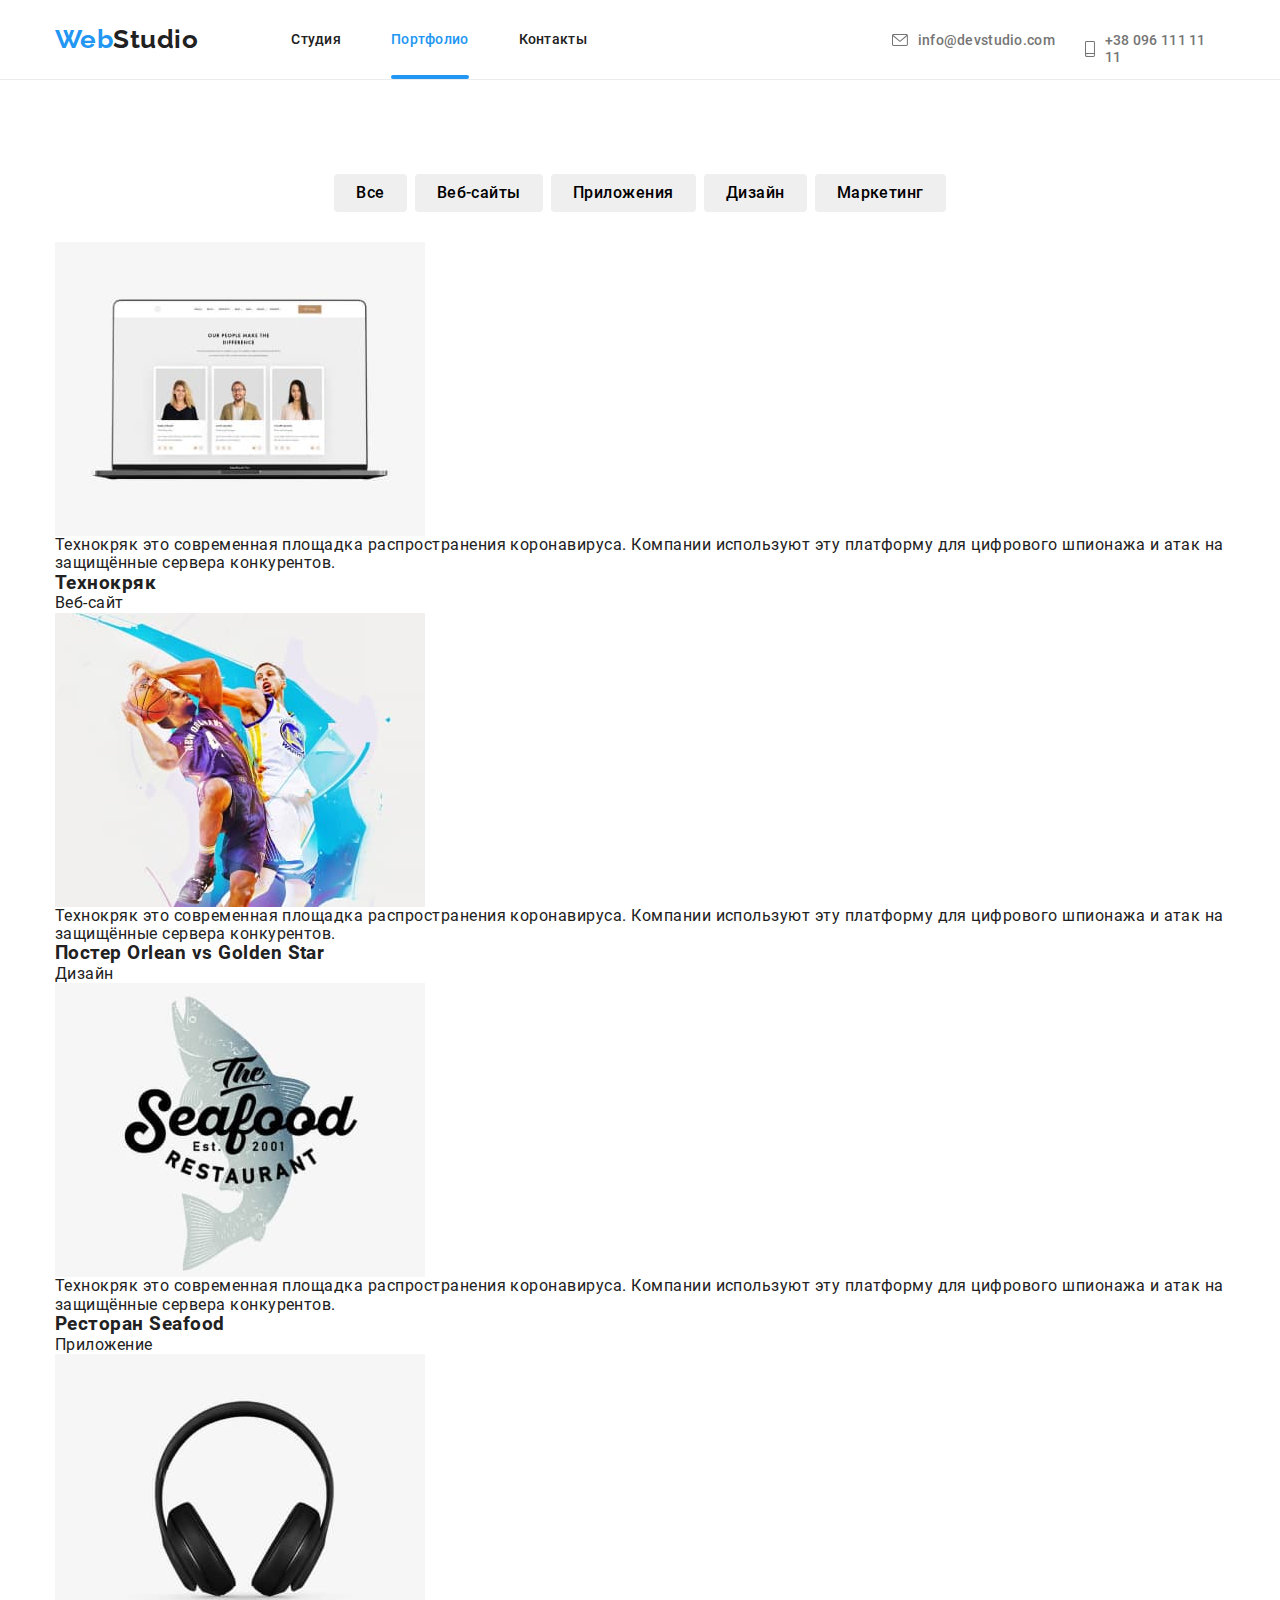
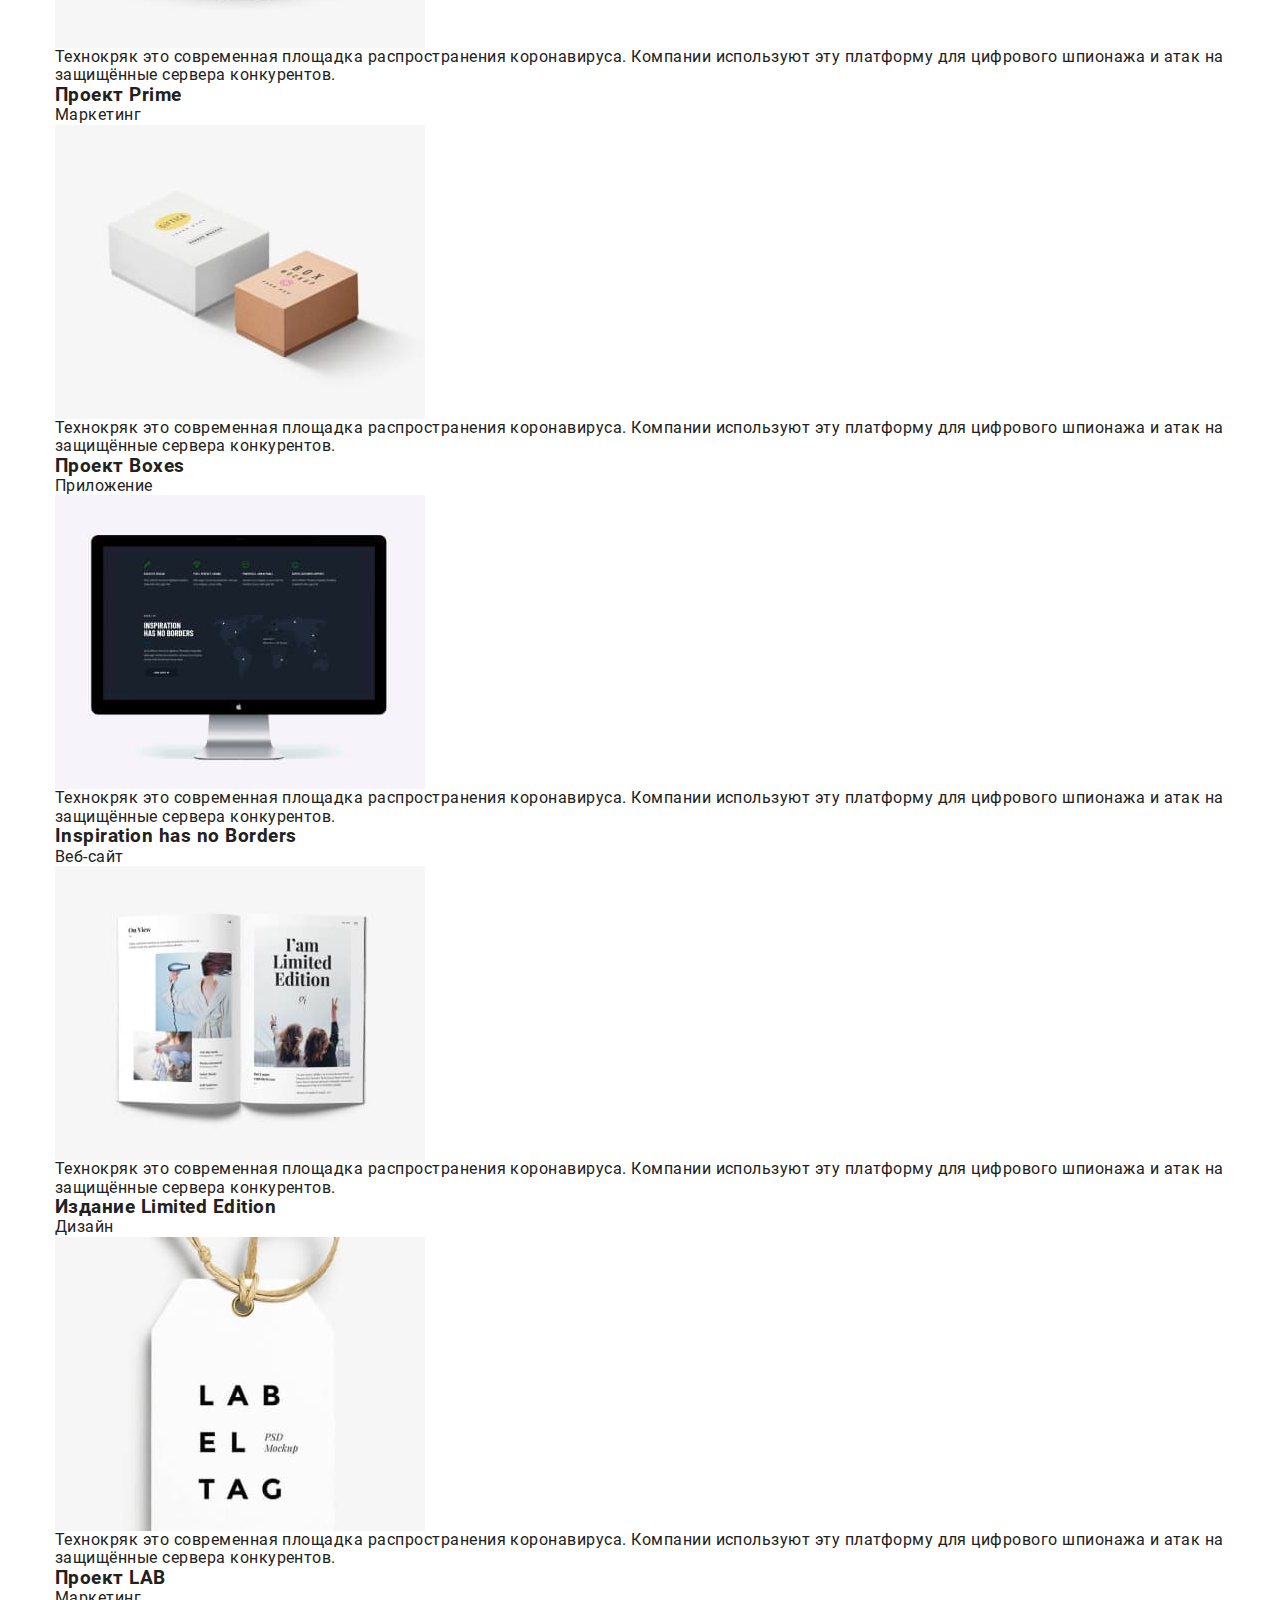
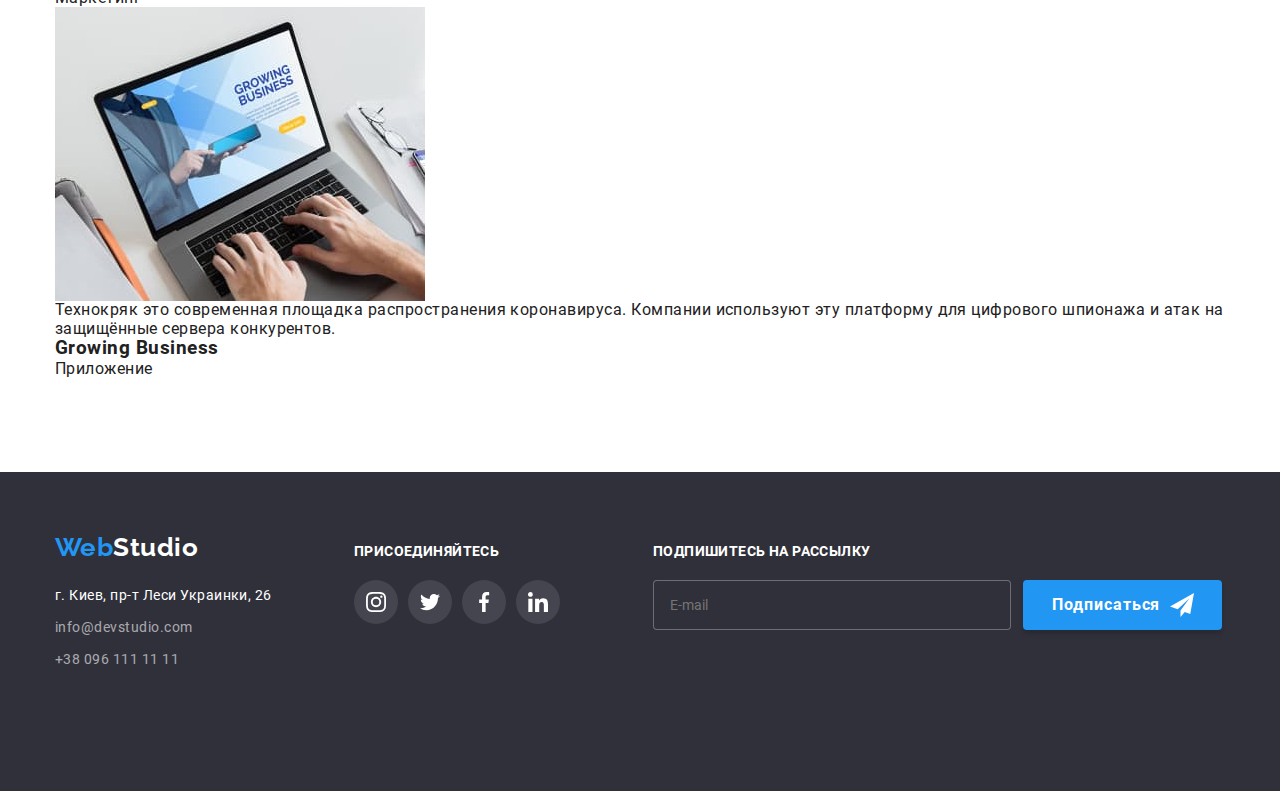
==== commit ad6ec153: "portfolio filter list" ====
--- a/portfolio.html
+++ b/portfolio.html
@@ -252,75 +252,79 @@
             </div>
         </section>
     </main>
-<footer class="footer">
-    <div class="container footer__container">
-        <div class="footer__contacts-tab">
-            <div class="footer__contacts">
-                <nav>
-                    <!--Ссылка на главную страницу сайта-->
-                    <a class="logo logo__footer" href="">
-                        <span class="logo__accent">Web</span>Studio
-                    </a>
-                </nav>
-                <ul class="footer__list">
-                    <li class="footer__item">
-                        <address class="address">г. Киев, пр-т Леси Украинки, 26</address>
-                    </li>
-                    <li class="footer__item"><a class="addressbox"
-                            href="mailto:info@devstudio.com">info@devstudio.com</a></li>
-                    <li class="footer__item"><a class="addressbox" href="tel:+380961111111">+38 096 111 11 11</a></li>
-                </ul>
+
+    <footer class="footer">
+        <div class="container footer__container">
+            <div class="footer__contacts-tab">
+                <div class="footer__contacts">
+                    <nav>
+                        <!--Ссылка на главную страницу сайта-->
+                        <a class="logo logo__footer" href="">
+                            <span class="logo__accent">Web</span>Studio
+                        </a>
+                    </nav>
+                    <ul class="footer__list">
+                        <li class="footer__item">
+                            <address class="address">г. Киев, пр-т Леси Украинки, 26</address>
+                        </li>
+                        <li class="footer__item"><a class="addressbox"
+                                href="mailto:info@devstudio.com">info@devstudio.com</a></li>
+                        <li class="footer__item"><a class="addressbox" href="tel:+380961111111">+38 096 111 11 11</a></li>
+                    </ul>
+                </div>
+                <div class="join">
+                    <p class="join__title">присоединяйтесь</p>
+                    <ul class="join__list">
+                        <li class="join__item">
+                            <a class="join__link" href="">
+                                <svg class="join__icon">
+                                    <use href="./images/svg/sprite.svg#icon-instagram"></use>
+                                </svg>
+                            </a>
+                        </li>
+                        <li class="join__item">
+                            <a class="join__link" href="">
+                                <svg class="join__icon">
+                                    <use href="./images/svg/sprite.svg#icon-twitter"></use>
+                                </svg>
+                            </a>
+                        </li>
+                        <li class="join__item">
+                            <a class="join__link" href="">
+                                <svg class="join__icon">
+                                    <use href="./images/svg/sprite.svg#icon-facebook"></use>
+                                </svg>
+                            </a>
+                        </li>
+                        <li class="join__item">
+                            <a class="join__link" href="">
+                                <svg class="join__icon">
+                                    <use href="./images/svg/sprite.svg#icon-linkedin"></use>
+                                </svg>
+                            </a>
+                        </li>
+                    </ul>
+                </div>
             </div>
-            <div class="join">
-                <p class="join__title">присоединяйтесь</p>
-                <ul class="join__list">
-                    <li class="join__item">
-                        <a class="join__link" href="">
-                            <svg class="join__icon">
-                                <use href="./images/svg/sprite.svg#icon-instagram"></use>
+    
+            <div class="subscribe">
+                <form>
+                    <div class="subscribe__label">
+                        <label>Подпишитесь на рассылку</label>
+                    </div>
+                    <div class="subscribe__button-form">
+                        <input class="subscribe__input" type="email" name="subscribe-email" placeholder="E-mail">
+                        <button class="subscribe__button" type="submit">Подписаться
+                            <svg class="subscribe__icon" width="24" height="24">
+                                <use href="./images/svg/sprite.svg#icon-sending"></use>
                             </svg>
-                        </a>
-                    </li>
-                    <li class="join__item">
-                        <a class="join__link" href="">
-                            <svg class="join__icon">
-                                <use href="./images/svg/sprite.svg#icon-twitter"></use>
-                            </svg>
-                        </a>
-                    </li>
-                    <li class="join__item">
-                        <a class="join__link" href="">
-                            <svg class="join__icon">
-                                <use href="./images/svg/sprite.svg#icon-facebook"></use>
-                            </svg>
-                        </a>
-                    </li>
-                    <li class="join__item">
-                        <a class="join__link" href="">
-                            <svg class="join__icon">
-                                <use href="./images/svg/sprite.svg#icon-linkedin"></use>
-                            </svg>
-                        </a>
-                    </li>
-                </ul>
+                        </button>
+                    </div>
+                </form>
             </div>
         </div>
-
-        <div class="subscribe">
-            <form>
-                <label class="subscribe__label">Подпишитесь на рассылку</label>
-                <div class="subscribe__button-form">
-                    <input class="subscribe__input" type="email" name="subscribe-email" placeholder="E-mail">
-                    <button class="subscribe__button" type="submit">Подписаться
-                        <svg class="subscribe__icon" width="24" height="24">
-                            <use href="./images/svg/sprite.svg#icon-sending"></use>
-                        </svg>
-                    </button>
-                </div>
-            </form>
-        </div>
-    </div>
-</footer>
+    </footer>
+
 <script src="./js/menu.js"></script>
 </body>
 
--- a/css/main.min.css
+++ b/css/main.min.css
@@ -1,2 +1,2 @@
-/*! normalize.css v8.0.1 | MIT License | github.com/necolas/normalize.css */html{line-height:1.15;-webkit-text-size-adjust:100%}body{margin:0}main{display:block}h1{font-size:2em;margin:0.67em 0}hr{-webkit-box-sizing:content-box;box-sizing:content-box;height:0;overflow:visible}pre{font-family:monospace, monospace;font-size:1em}a{background-color:transparent}abbr[title]{border-bottom:none;text-decoration:underline;-webkit-text-decoration:underline dotted;text-decoration:underline dotted}b,strong{font-weight:bolder}code,kbd,samp{font-family:monospace, monospace;font-size:1em}small{font-size:80%}sub,sup{font-size:75%;line-height:0;position:relative;vertical-align:baseline}sub{bottom:-0.25em}sup{top:-0.5em}img{border-style:none}button,input,optgroup,select,textarea{font-family:inherit;font-size:100%;line-height:1.15;margin:0}button,input{overflow:visible}button,select{text-transform:none}[type='button'],[type='reset'],[type='submit'],button{-webkit-appearance:button}[type='button']::-moz-focus-inner,[type='reset']::-moz-focus-inner,[type='submit']::-moz-focus-inner,button::-moz-focus-inner{border-style:none;padding:0}[type='button']:-moz-focusring,[type='reset']:-moz-focusring,[type='submit']:-moz-focusring,button:-moz-focusring{outline:1px dotted ButtonText}fieldset{padding:0.35em 0.75em 0.625em}legend{-webkit-box-sizing:border-box;box-sizing:border-box;color:inherit;display:table;max-width:100%;padding:0;white-space:normal}progress{vertical-align:baseline}textarea{overflow:auto}[type='checkbox'],[type='radio']{-webkit-box-sizing:border-box;box-sizing:border-box;padding:0}[type='number']::-webkit-inner-spin-button,[type='number']::-webkit-outer-spin-button{height:auto}[type='search']{-webkit-appearance:textfield;outline-offset:-2px}[type='search']::-webkit-search-decoration{-webkit-appearance:none}::-webkit-file-upload-button{-webkit-appearance:button;font:inherit}details{display:block}summary{display:list-item}template{display:none}[hidden]{display:none}@font-face{font-family:'Roboto';font-style:normal;font-weight:400;src:url("../fonts/roboto-v20-latin_cyrillic-regular.eot");src:local(""),url("../fonts/roboto-v20-latin_cyrillic-regular.eot?#iefix") format("embedded-opentype"),url("../fonts/roboto-v20-latin_cyrillic-regular.woff2") format("woff2"),url("../fonts/roboto-v20-latin_cyrillic-regular.woff") format("woff"),url("../fonts/roboto-v20-latin_cyrillic-regular.ttf") format("truetype"),url("../fonts/roboto-v20-latin_cyrillic-regular.svg#Roboto") format("svg")}@font-face{font-family:'Roboto';font-style:normal;font-weight:500;src:url("../fonts/roboto-v20-latin_cyrillic-500.eot");src:local(""),url("../fonts/roboto-v20-latin_cyrillic-500.eot?#iefix") format("embedded-opentype"),url("../fonts/roboto-v20-latin_cyrillic-500.woff2") format("woff2"),url("../fonts/roboto-v20-latin_cyrillic-500.woff") format("woff"),url("../fonts/roboto-v20-latin_cyrillic-500.ttf") format("truetype"),url("../fonts/roboto-v20-latin_cyrillic-500.svg#Roboto") format("svg")}@font-face{font-family:'Roboto';font-style:normal;font-weight:700;src:url("../fonts/roboto-v20-latin_cyrillic-700.eot");src:local(""),url("../fonts/roboto-v20-latin_cyrillic-700.eot?#iefix") format("embedded-opentype"),url("../fonts/roboto-v20-latin_cyrillic-700.woff2") format("woff2"),url("../fonts/roboto-v20-latin_cyrillic-700.woff") format("woff"),url("../fonts/roboto-v20-latin_cyrillic-700.ttf") format("truetype"),url("../fonts/roboto-v20-latin_cyrillic-700.svg#Roboto") format("svg")}@font-face{font-family:'Roboto';font-style:normal;font-weight:900;src:url("../fonts/roboto-v20-latin_cyrillic-900.eot");src:local(""),url("../fonts/roboto-v20-latin_cyrillic-900.eot?#iefix") format("embedded-opentype"),url("../fonts/roboto-v20-latin_cyrillic-900.woff2") format("woff2"),url("../fonts/roboto-v20-latin_cyrillic-900.woff") format("woff"),url("../fonts/roboto-v20-latin_cyrillic-900.ttf") format("truetype"),url("../fonts/roboto-v20-latin_cyrillic-900.svg#Roboto") format("svg")}@font-face{font-family:'Raleway';font-style:normal;font-weight:700;src:url("../fonts/raleway-v18-latin-700.eot");src:local(""),url("../fonts/raleway-v18-latin-700.eot?#iefix") format("embedded-opentype"),url("../fonts/raleway-v18-latin-700.woff2") format("woff2"),url("../fonts/raleway-v18-latin-700.woff") format("woff"),url("../fonts/raleway-v18-latin-700.ttf") format("truetype"),url("../fonts/raleway-v18-latin-700.svg#Raleway") format("svg")}body{color:#212121;background-color:#fff;font-family:Roboto, sans-serif;font-style:normal;letter-spacing:0.03em}ul{list-style:none;margin:0;padding:0}a{color:#212121;text-decoration:none}h1,h2,h3,p{margin-top:0;margin-bottom:0}img{display:block;max-width:100%;height:auto}textarea{resize:none;padding:0}input{margin:0;padding:0}:active,:hover,:focus{outline-color:#2196f3;outline-offset:0}body.modal-open{overflow:hidden}.hero__button,.agreement__button{color:#fff;background-color:#2196f3;font-weight:700;font-size:16px;line-height:1.9;letter-spacing:0.06em;-webkit-box-shadow:0px 4px 4px rgba(0,0,0,0.15);box-shadow:0px 4px 4px rgba(0,0,0,0.15);border-style:none;border-radius:4px;outline-color:#fff;cursor:pointer}.container{padding-left:15px;padding-right:15px;margin-left:auto;margin-right:auto}@media screen and (min-width: 480px){.container{width:480px}}@media screen and (min-width: 768px){.container{width:768px}}@media screen and (min-width: 1200px){.container{width:1200px}}.logo{font-family:Raleway, sans-serif;font-weight:700;font-size:24px;line-height:1.2}@media screen and (min-width: 1200px){.logo{font-size:26px}}.logo__accent{color:#2196f3}.header{position:relative;background-color:#fff}.header__border{border-bottom:1px solid #ececec}.navigation{display:-webkit-box;display:-ms-flexbox;display:flex;-webkit-box-align:center;-ms-flex-align:center;align-items:center}@media screen and (max-width: 767px){.navigation{-webkit-box-pack:justify;-ms-flex-pack:justify;justify-content:space-between;min-height:60px}}.nav__button{position:absolute;top:10px;right:15px;z-index:2;display:-webkit-inline-box;display:-ms-inline-flexbox;display:inline-flex;margin:0;padding:0;border:none;background-color:transparent;-webkit-transition-property:fill;transition-property:fill;-webkit-transition-duration:250ms;transition-duration:250ms;-webkit-transition-timing-function:cubic-bezier(0.4, 0, 0.2, 1);transition-timing-function:cubic-bezier(0.4, 0, 0.2, 1)}.nav__button .close__mob{display:none}.nav__button.is-open .close__mob{display:block}.nav__button.is-open .menu__mob{display:none}.nav__button:hover,.nav__button:focus{fill:#2196f3;outline:none}@media screen and (min-width: 768px){.nav__button{display:none}}.site__nav{display:-webkit-box;display:-ms-flexbox;display:flex}@media screen and (max-width: 767px){.site__nav{display:none;position:absolute;z-index:1;top:0;left:0;width:100%;height:auto;background-color:#fff;padding:48px 40px;-webkit-box-shadow:0px 4px 4px rgba(0,0,0,0.15);box-shadow:0px 4px 4px rgba(0,0,0,0.15)}.site__nav.is-open{display:block}}@media screen and (max-width: 767px){.site-nav__list{margin-bottom:calc(151px + (302 - 151) * ((100vw - 300px) / (480 - 300)))}}@media screen and (min-width: 768px){.site-nav__list{display:-webkit-box;display:-ms-flexbox;display:flex;margin-left:88px;margin-right:84px}}@media screen and (min-width: 1200px){.site-nav__list{margin-left:93px;margin-right:305px}}.site-nav__item{position:relative}@media screen and (max-width: 767px){.site-nav__item:not(:last-child){margin-bottom:calc(16px + (32 - 16) * ((100vw - 300px) / (480 - 300)))}}@media screen and (min-width: 768px){.site-nav__item:not(:last-child){margin-right:50px}}.site-nav__link{display:block;padding-bottom:32px;padding-top:32px;font-weight:500;font-size:14px;line-height:1.1;letter-spacing:0.02em;-webkit-transition-property:color;transition-property:color;-webkit-transition-duration:250ms;transition-duration:250ms;-webkit-transition-timing-function:cubic-bezier(0.4, 0, 0.2, 1);transition-timing-function:cubic-bezier(0.4, 0, 0.2, 1)}@media screen and (max-width: 767px){.site-nav__link{padding-top:16px;padding-bottom:16px;font-size:calc(20px + (40 - 20) * ((100vw - 300px) / (480 - 300)))}}.site-nav__link:hover,.site-nav__link:focus{color:#2196f3;outline:none}.site-nav__link--current{color:#2196f3}@media screen and (min-width: 768px){.site-nav__link--current::after{position:absolute;content:'';display:block;width:100%;height:4px;border-radius:2px;background-color:#2196f3;margin-top:28px}}@media screen and (min-width: 768px){.contacts__mobile{display:none}}.contacts-mobile__item:not(:last-child){margin-bottom:calc(16px + (32 - 16) * ((100vw - 300px) / (480 - 300)))}.contacts-mobile__item:last-child{margin-bottom:64px}.contacts-mobile__link{font-weight:500;font-size:calc(12px + (24 - 12) * ((100vw - 300px) / (480 - 300)));line-height:1.2;letter-spacing:0.02em;color:#757575;-webkit-transition-property:color font-size;transition-property:color font-size;-webkit-transition-duration:250ms;transition-duration:250ms;-webkit-transition-timing-function:cubic-bezier(0.4, 0, 0.2, 1);transition-timing-function:cubic-bezier(0.4, 0, 0.2, 1)}.contacts-mobile__link:hover,.contacts-mobile__link:focus{color:#2196f3;font-size:calc(17px + (34 - 17) * ((100vw - 300px) / (480 - 300)));outline:none}@media screen and (max-width: 767px){.contacts{display:none}}@media screen and (min-width: 768px){.contacts{margin-top:21px}}@media screen and (min-width: 1200px){.contacts{display:-webkit-box;display:-ms-flexbox;display:flex;margin-top:32px}}.contacts__item:not(:last-child){margin-right:30px}@media screen and (max-width: 1199px){.contacts__item:not(:last-child){margin-bottom:10px}}.contacts__icon{margin-right:10px;fill:currentColor}.contacts__link{display:-webkit-box;display:-ms-flexbox;display:flex;-webkit-box-align:center;-ms-flex-align:center;align-items:center;font-weight:500;font-size:12px;line-height:1.2;letter-spacing:0.02em;color:#757575;-webkit-transition-property:color;transition-property:color;-webkit-transition-duration:250ms;transition-duration:250ms;-webkit-transition-timing-function:cubic-bezier(0.4, 0, 0.2, 1);transition-timing-function:cubic-bezier(0.4, 0, 0.2, 1)}@media screen and (min-width: 1200px){.contacts__link{font-size:14px}}.contacts__link:hover,.contacts__link:focus{color:#2196f3;outline:none}.mob-social__list{display:-webkit-box;display:-ms-flexbox;display:flex}@media screen and (min-width: 768px){.mob-social__list{display:none}}.mob-social__item:not(:last-child){padding-right:10px;margin-right:10px;border-right:1px solid rgba(33,33,33,0.2)}.mob-social__link{font-weight:500;font-size:calc(9px + (18 - 9) * ((100vw - 300px) / (480 - 300)));line-height:1.2;letter-spacing:0.02em;color:#757575;-webkit-transition-property:color;transition-property:color;-webkit-transition-duration:250ms;transition-duration:250ms;-webkit-transition-timing-function:cubic-bezier(0.4, 0, 0.2, 1);transition-timing-function:cubic-bezier(0.4, 0, 0.2, 1)}.mob-social__link:hover,.mob-social__link:focus{color:#2196f3;outline:none}.hero{background-color:#2f303a}.hero__overlay{margin-left:auto;margin-right:auto;text-align:center;background-repeat:no-repeat;background-position:center;background-size:cover}@media screen and (max-width: 480px){.hero__overlay{height:calc(300px + (400 - 300) * ((100vw - 300px) / (480 - 300)));background-image:-webkit-gradient(linear, left top, right top, from(rgba(47,48,58,0.4)), to(rgba(47,48,58,0.4))),url(../images/hero-bgimage/optimisized-jpg/hero__mob.jpg);background-image:linear-gradient(to right, rgba(47,48,58,0.4), rgba(47,48,58,0.4)),url(../images/hero-bgimage/optimisized-jpg/hero__mob.jpg)}}@media screen and (max-width: 480px) and (min-device-pixel-ratio: 2), screen and (max-width: 480px) and (-webkit-min-device-pixel-ratio: 2), screen and (max-width: 480px) and (min-resolution: 192dpi), screen and (max-width: 480px) and (min-resolution: 2dppx){.hero__overlay{background-image:-webkit-gradient(linear, left top, right top, from(rgba(47,48,58,0.4)), to(rgba(47,48,58,0.4))),url(../images/hero-bgimage/optimisized-jpg/hero__mob@2x.jpg);background-image:linear-gradient(to right, rgba(47,48,58,0.4), rgba(47,48,58,0.4)),url(../images/hero-bgimage/optimisized-jpg/hero__mob@2x.jpg)}}@media screen and (max-width: 480px) and (min-device-pixel-ratio: 3), screen and (max-width: 480px) and (-webkit-min-device-pixel-ratio: 3), screen and (max-width: 480px) and (min-resolution: 288dpi), screen and (max-width: 480px) and (min-resolution: 3dppx){.hero__overlay{background-image:-webkit-gradient(linear, left top, right top, from(rgba(47,48,58,0.4)), to(rgba(47,48,58,0.4))),url(../images/hero-bgimage/optimisized-jpg/hero__mob@3x.jpg);background-image:linear-gradient(to right, rgba(47,48,58,0.4), rgba(47,48,58,0.4)),url(../images/hero-bgimage/optimisized-jpg/hero__mob@3x.jpg)}}@media screen and (min-width: 480px) and (max-width: 767px){.hero__overlay{width:100%;max-width:480px;height:400px;background-image:-webkit-gradient(linear, left top, right top, from(rgba(47,48,58,0.4)), to(rgba(47,48,58,0.4))),url(../images/hero-bgimage/optimisized-jpg/hero__mob.jpg);background-image:linear-gradient(to right, rgba(47,48,58,0.4), rgba(47,48,58,0.4)),url(../images/hero-bgimage/optimisized-jpg/hero__mob.jpg)}}@media screen and (min-width: 480px) and (max-width: 767px) and (min-device-pixel-ratio: 2), screen and (min-width: 480px) and (max-width: 767px) and (-webkit-min-device-pixel-ratio: 2), screen and (min-width: 480px) and (max-width: 767px) and (min-resolution: 192dpi), screen and (min-width: 480px) and (max-width: 767px) and (min-resolution: 2dppx){.hero__overlay{background-image:-webkit-gradient(linear, left top, right top, from(rgba(47,48,58,0.4)), to(rgba(47,48,58,0.4))),url(../images/hero-bgimage/optimisized-jpg/hero__mob@2x.jpg);background-image:linear-gradient(to right, rgba(47,48,58,0.4), rgba(47,48,58,0.4)),url(../images/hero-bgimage/optimisized-jpg/hero__mob@2x.jpg)}}@media screen and (min-width: 480px) and (max-width: 767px) and (min-device-pixel-ratio: 3), screen and (min-width: 480px) and (max-width: 767px) and (-webkit-min-device-pixel-ratio: 3), screen and (min-width: 480px) and (max-width: 767px) and (min-resolution: 288dpi), screen and (min-width: 480px) and (max-width: 767px) and (min-resolution: 3dppx){.hero__overlay{background-image:-webkit-gradient(linear, left top, right top, from(rgba(47,48,58,0.4)), to(rgba(47,48,58,0.4))),url(../images/hero-bgimage/optimisized-jpg/hero__mob@3x.jpg);background-image:linear-gradient(to right, rgba(47,48,58,0.4), rgba(47,48,58,0.4)),url(../images/hero-bgimage/optimisized-jpg/hero__mob@3x.jpg)}}@media screen and (min-width: 768px){.hero__overlay{width:100%;max-width:768px;height:400px;background-image:-webkit-gradient(linear, left top, right top, from(rgba(47,48,58,0.4)), to(rgba(47,48,58,0.4))),url(../images/hero-bgimage/optimisized-jpg/hero__tablet.jpg);background-image:linear-gradient(to right, rgba(47,48,58,0.4), rgba(47,48,58,0.4)),url(../images/hero-bgimage/optimisized-jpg/hero__tablet.jpg)}}@media screen and (min-width: 768px) and (min-device-pixel-ratio: 2), screen and (min-width: 768px) and (-webkit-min-device-pixel-ratio: 2), screen and (min-width: 768px) and (min-resolution: 192dpi), screen and (min-width: 768px) and (min-resolution: 2dppx){.hero__overlay{background-image:-webkit-gradient(linear, left top, right top, from(rgba(47,48,58,0.4)), to(rgba(47,48,58,0.4))),url(../images/hero-bgimage/optimisized-jpg/hero__tablet@2x.jpg);background-image:linear-gradient(to right, rgba(47,48,58,0.4), rgba(47,48,58,0.4)),url(../images/hero-bgimage/optimisized-jpg/hero__tablet@2x.jpg)}}@media screen and (min-width: 768px) and (min-device-pixel-ratio: 3), screen and (min-width: 768px) and (-webkit-min-device-pixel-ratio: 3), screen and (min-width: 768px) and (min-resolution: 288dpi), screen and (min-width: 768px) and (min-resolution: 3dppx){.hero__overlay{background-image:-webkit-gradient(linear, left top, right top, from(rgba(47,48,58,0.4)), to(rgba(47,48,58,0.4))),url(../images/hero-bgimage/optimisized-jpg/hero__tablet@3x.jpg);background-image:linear-gradient(to right, rgba(47,48,58,0.4), rgba(47,48,58,0.4)),url(../images/hero-bgimage/optimisized-jpg/hero__tablet@3x.jpg)}}@media screen and (min-width: 1200px){.hero__overlay{width:100%;max-width:1600px;height:600px;background-image:-webkit-gradient(linear, left top, right top, from(rgba(47,48,58,0.4)), to(rgba(47,48,58,0.4))),url(../images/hero-bgimage/optimisized-jpg/hero__desktop.jpg);background-image:linear-gradient(to right, rgba(47,48,58,0.4), rgba(47,48,58,0.4)),url(../images/hero-bgimage/optimisized-jpg/hero__desktop.jpg)}}@media screen and (min-width: 1200px) and (min-device-pixel-ratio: 2), screen and (min-width: 1200px) and (-webkit-min-device-pixel-ratio: 2), screen and (min-width: 1200px) and (min-resolution: 192dpi), screen and (min-width: 1200px) and (min-resolution: 2dppx){.hero__overlay{background-image:-webkit-gradient(linear, left top, right top, from(rgba(47,48,58,0.4)), to(rgba(47,48,58,0.4))),url(../images/hero-bgimage/optimisized-jpg/hero__desktop@2x.jpg);background-image:linear-gradient(to right, rgba(47,48,58,0.4), rgba(47,48,58,0.4)),url(../images/hero-bgimage/optimisized-jpg/hero__desktop@2x.jpg)}}@media screen and (min-width: 1200px) and (min-device-pixel-ratio: 3), screen and (min-width: 1200px) and (-webkit-min-device-pixel-ratio: 3), screen and (min-width: 1200px) and (min-resolution: 288dpi), screen and (min-width: 1200px) and (min-resolution: 3dppx){.hero__overlay{background-image:-webkit-gradient(linear, left top, right top, from(rgba(47,48,58,0.4)), to(rgba(47,48,58,0.4))),url(../mages/hero-bgimage/optimisized-jpg/hero__desktop@3x.jpg);background-image:linear-gradient(to right, rgba(47,48,58,0.4), rgba(47,48,58,0.4)),url(../mages/hero-bgimage/optimisized-jpg/hero__desktop@3x.jpg)}}.hero__picture{position:relative}.hero__essense{position:absolute;top:50%;left:50%;-webkit-transform:translate(-50%, -50%);transform:translate(-50%, -50%)}.hero__title{width:360px;font-size:26px;line-height:1.6;font-weight:900;color:#fff;letter-spacing:0.06em;text-transform:uppercase;margin-bottom:30px}@media screen and (max-width: 480px){.hero__title{font-size:calc(19px + (26 - 19) * ((100vw - 300px) / (480 - 300)))}}@media screen and (min-width: 1200px){.hero__title{width:696px;font-size:44px;line-height:1.4}}.hero__button{padding-top:10px;padding-right:32px;padding-bottom:10px;padding-left:32px;border-style:none}@media screen and (max-width: 479px){.hero__button{width:calc(150px + (200 - 150) * ((100vw - 300px) / (480 - 300)));height:calc(38px + (50 - 38) * ((100vw - 300px) / (480 - 300)));font-size:calc(10px + (16 - 11) * ((100vw - 300px) / (480 - 300)));padding-top:calc(8px + (10 - 8) * ((100vw - 300px) / (480 - 300)));padding-right:calc(24px + (32 - 24) * ((100vw - 300px) / (480 - 300)));padding-bottom:calc(8px + (10 - 8) * ((100vw - 300px) / (480 - 300)));padding-left:calc(24px + (32 - 24) * ((100vw - 300px) / (480 - 300)))}}.benefit{padding-top:60px;padding-bottom:60px;background-color:#fff}@media screen and (min-width: 1200px){.benefit{padding-top:94px;padding-bottom:94px}}.benefit__title--hidden{position:absolute;clip:rect(0 0 0 0);width:1px;height:1px;margin:-1px}@media screen and (min-width: 768px){.benefit__list{display:-webkit-box;display:-ms-flexbox;display:flex;-ms-flex-wrap:wrap;flex-wrap:wrap}}@media screen and (max-width: 767px){.benefit__item:not(:last-child){margin-bottom:30px}}@media screen and (min-width: 768px) and (max-width: 1199px){.benefit__item{-ms-flex-preferred-size:calc((100% - 30px) / 2);flex-basis:calc((100% - 30px) / 2)}.benefit__item:nth-child(2n+1){margin-right:30px}.benefit__item:nth-child(-n+2){margin-bottom:30px}}@media screen and (min-width: 1200px){.benefit__item{-ms-flex-preferred-size:calc((100% - 90px) / 4);flex-basis:calc((100% - 90px) / 4)}.benefit__item:not(:last-child){margin-right:30px}}.benefit__item::before{display:block;content:'';height:120px;background-color:#f5f4fa;background-position:50% 50%;background-repeat:no-repeat;border-radius:4px;margin-bottom:30px}.antenna::before{background-image:url(../images/svg/antenna.svg);background-size:70px}.clock::before{background-image:url(../images/svg/clock.svg);background-size:70px}.diagram::before{background-image:url(../images/svg/diagram.svg);background-size:70px}.astronaut::before{background-image:url(../images/svg/astronaut.svg);background-size:70px}.benefit__name{font-weight:700;font-size:14px;line-height:1.1;text-transform:uppercase;margin-bottom:10px}@media screen and (max-width: 767px){.benefit__name{text-align:center}}.benefit__essence{color:#757575;font-size:14px;line-height:1.7}.activity{padding-bottom:94px}@media not screen and (min-width: 1200px){.activity{display:none}}.activity__title{font-weight:700;font-size:36px;line-height:1.2;text-align:center;margin-top:0;margin-bottom:50px}.activity__list{display:-webkit-box;display:-ms-flexbox;display:flex}.activity__item{position:relative;width:calc((100%-60px) / 3);margin-right:30px}.activity__item:nth-child(3n){margin-right:0}.activity__label{position:absolute;bottom:27px;left:0;width:100%;font-weight:700;font-size:14px;line-height:1.1;text-align:center;text-transform:uppercase;color:#fff}.activity__overlay::before{position:absolute;content:'';bottom:0;left:0;width:100%;height:70px;background-color:rgba(47,48,58,0.8)}.team{padding-top:60px;padding-bottom:60px;background-color:#f5f4fa}@media screen and (min-width: 1200px){.team{padding-top:94px;padding-bottom:94px}}.team__title{font-weight:700;font-size:28px;line-height:1.2;text-align:center;letter-spacing:0.03em;color:#212121;margin-bottom:30px}@media screen and (min-width: 1200px){.team__title{font-size:36px;margin-bottom:50px}}@media screen and (min-width: 768px){.team__list{display:-webkit-box;display:-ms-flexbox;display:flex;-ms-flex-wrap:wrap;flex-wrap:wrap}}.team__item{-webkit-box-shadow:0px 1px 3px rgba(0,0,0,0.12),0px 1px 1px rgba(0,0,0,0.14),0px 2px 1px rgba(0,0,0,0.2);box-shadow:0px 1px 3px rgba(0,0,0,0.12),0px 1px 1px rgba(0,0,0,0.14),0px 2px 1px rgba(0,0,0,0.2);border-radius:0px 0px 4px 4px;background-color:#fff}@media screen and (max-width: 767px){.team__item:not(:last-child){margin-bottom:30px}}@media screen and (min-width: 768px) and (max-width: 1199px){.team__item{-ms-flex-preferred-size:calc((100% - 30px) / 2);flex-basis:calc((100% - 30px) / 2)}.team__item:nth-child(2n+1){margin-right:30px}.team__item:nth-child(-n+2){margin-bottom:30px}}@media screen and (min-width: 1200px){.team__item{-ms-flex-preferred-size:calc((100% - 90px) / 4);flex-basis:calc((100% - 90px) / 4)}.team__item:not(:last-child){margin-right:30px}}.team__photo{width:450px;margin-bottom:30px}@media screen and (min-width: 768px){.team__photo{width:354px}}@media screen and (min-width: 1200px){.team__photo{width:270px}}.team__name{font-weight:500;font-size:16px;line-height:1.2;margin-bottom:10px;text-align:center}.team__position{color:#757575;font-size:16px;line-height:1.2;text-align:center;margin-bottom:16px}.team__social-list{display:-webkit-box;display:-ms-flexbox;display:flex;padding-bottom:24px;-webkit-box-align:center;-ms-flex-align:center;align-items:center;-webkit-box-pack:center;-ms-flex-pack:center;justify-content:center}.team__social-item:not(:last-child){margin-right:10px}.team__social-link{display:-webkit-inline-box;display:-ms-inline-flexbox;display:inline-flex;-webkit-box-align:center;-ms-flex-align:center;align-items:center;-webkit-box-pack:center;-ms-flex-pack:center;justify-content:center;width:44px;height:44px;border:none;border-radius:50%;fill:#afb1b8;-webkit-transition-property:color background-color;transition-property:color background-color;-webkit-transition-duration:250ms;transition-duration:250ms;-webkit-transition-timing-function:cubic-bezier(0.4, 0, 0.2, 1);transition-timing-function:cubic-bezier(0.4, 0, 0.2, 1)}.team__social-link:not(:last-child){margin-right:10px}.team__social-icon{width:20px;height:20px}.team__social-link:hover,.team__social-link:focus{background-color:#2196f3;fill:#fff;outline:none}.clients{padding-top:60px;padding-bottom:60px}@media screen and (min-width: 1200px){.clients{padding-top:94px;padding-bottom:94px}}.clients__title{font-weight:700;font-size:28px;line-height:1.2;text-align:center;letter-spacing:0.03em;margin-bottom:30px}@media screen and (min-width: 1200px){.clients__title{font-size:36px}}.clients__list{display:-webkit-box;display:-ms-flexbox;display:flex;-ms-flex-wrap:wrap;flex-wrap:wrap}@media screen and (max-width: 767px){.client__item{-ms-flex-preferred-size:calc((100% - 30px) / 2);flex-basis:calc((100% - 30px) / 2)}.client__item:nth-child(2n+1){margin-right:30px}.client__item:nth-child(-n+4){margin-bottom:30px}}@media screen and (min-width: 768px) and (max-width: 1199px){.client__item{-ms-flex-preferred-size:calc((100% - 60px) / 3);flex-basis:calc((100% - 60px) / 3)}.client__item:nth-child(-n+3){margin-bottom:30px}.client__item:not(:nth-child(1n+6)):not(:nth-child(3)){margin-right:30px}}@media screen and (min-width: 1200px){.client__item{-ms-flex-preferred-size:calc((100% - 150px) / 6);flex-basis:calc((100% - 150px) / 6);margin-bottom:0}.client__item:not(:last-child){margin-right:30px}}.clients__link{width:100%;display:-webkit-inline-box;display:-ms-inline-flexbox;display:inline-flex;-webkit-box-align:center;-ms-flex-align:center;align-items:center;-webkit-box-pack:center;-ms-flex-pack:center;justify-content:center;height:90px;border:1px solid #afb1b8;border-radius:4px;fill:#afb1b8;-webkit-transition-property:color border;transition-property:color border;-webkit-transition-duration:250ms;transition-duration:250ms;-webkit-transition-timing-function:cubic-bezier(0.4, 0, 0.2, 1);transition-timing-function:cubic-bezier(0.4, 0, 0.2, 1)}.clients__link:focus,.clients__link:hover{border:1px solid #2196f3;fill:#2196f3;outline:none}.footer{background-color:#2f303a;color:#fff;font-size:14px;line-height:1.7;padding-top:60px;padding-bottom:60px}@media screen and (max-width: 767px){.footer{text-align:center}}.footer__contacts-tab{display:-webkit-box;display:-ms-flexbox;display:flex;-webkit-box-align:baseline;-ms-flex-align:baseline;align-items:baseline;-webkit-box-pack:center;-ms-flex-pack:center;justify-content:center}@media screen and (min-width: 1200px){.footer__container{display:-webkit-box;display:-ms-flexbox;display:flex;-webkit-box-align:baseline;-ms-flex-align:baseline;align-items:baseline}}.footer__contacts{margin-bottom:60px}@media screen and (min-width: 768px){.footer__contacts{margin-right:165px;text-align:center}}@media screen and (min-width: 1200px){.footer__contacts{margin-right:82px;text-align:start}}.logo__footer{color:#fff}.footer__list{margin-top:20px}.footer__item:not(:last-child){margin-bottom:8px}.address{font-style:normal}.addressbox{color:rgba(255,255,255,0.6)}@media screen and (min-width: 768px){.join{text-align:center}}@media screen and (min-width: 1200px){.join{margin-right:93px;text-align:start}}.join__title{font-weight:700;font-size:14px;line-height:1.1;letter-spacing:0.03em;text-transform:uppercase;margin-bottom:20px}.join__list{display:-webkit-box;display:-ms-flexbox;display:flex;-webkit-box-pack:center;-ms-flex-pack:center;justify-content:center}.join__item:not(:last-child){margin-right:10px}.join__link{display:-webkit-inline-box;display:-ms-inline-flexbox;display:inline-flex;-webkit-box-align:center;-ms-flex-align:center;align-items:center;-webkit-box-pack:center;-ms-flex-pack:center;justify-content:center;width:44px;height:44px;border:none;border-radius:50%;fill:#fff;background-color:rgba(255,255,255,0.1);-webkit-transition-property:background-color;transition-property:background-color;-webkit-transition-duration:250ms;transition-duration:250ms;-webkit-transition-timing-function:cubic-bezier(0.4, 0, 0.2, 1);transition-timing-function:cubic-bezier(0.4, 0, 0.2, 1)}.join__icon{width:20px;height:20px}.join__link:hover,.join__link:focus{background-color:#2196f3;outline:none}.subscribe{margin-top:60px}@media screen and (min-width: 768px){.subscribe{margin-top:0;text-align:center}}@media screen and (min-width: 1200px){.subscribe{text-align:start}}.subscribe__label{font-weight:700;font-size:14px;line-height:1.1;letter-spacing:0.03em;text-transform:uppercase;margin-bottom:20px}@media screen and (min-width: 1200px){.subscribe__button-form{display:-webkit-box;display:-ms-flexbox;display:flex;margin:0}}.subscribe__input{display:block;border:1px solid rgba(255,255,255,0.3);-webkit-box-sizing:border-box;box-sizing:border-box;border-radius:4px;background-color:#2f303a;color:#fff;font-size:14px;padding:15px 16px;width:100%;margin-bottom:20px;-webkit-transition-property:border-color;transition-property:border-color;-webkit-transition-duration:250ms;transition-duration:250ms;-webkit-transition-timing-function:cubic-bezier(0.4, 0, 0.2, 1);transition-timing-function:cubic-bezier(0.4, 0, 0.2, 1)}@media screen and (min-width: 768px) and (max-width: 1199px){.subscribe__input{width:450px;margin-right:auto;margin-left:auto}}@media screen and (min-width: 1200px){.subscribe__input{width:358px;margin-right:12px;margin-bottom:0}}.subscribe__input:focus,.subscribe__input:hover{outline:none;border-color:#2196f3}.subscribe__button{display:-webkit-box;display:-ms-flexbox;display:flex;-webkit-box-pack:end;-ms-flex-pack:end;justify-content:flex-end;-webkit-box-align:center;-ms-flex-align:center;align-items:center;background-color:#2196f3;-webkit-box-shadow:0px 4px 4px rgba(0,0,0,0.15);box-shadow:0px 4px 4px rgba(0,0,0,0.15);border-radius:4px;border:0;padding:10px 28px 10px 29px;font-weight:700;font-size:16px;line-height:1.9;letter-spacing:0.06em;color:#fff;cursor:pointer;outline-color:#fff;margin:0 auto}.subscribe__icon{margin-left:10px;fill:#fff}.backdrop{z-index:3;position:fixed;top:0;left:0;width:100%;height:100%;padding-top:94px;padding-left:15px;padding-right:15px;overflow-y:scroll;background-color:rgba(0,0,0,0.2);opacity:1;-webkit-transition-property:opacity;transition-property:opacity;-webkit-transition-duration:250ms;transition-duration:250ms;-webkit-transition-timing-function:cubic-bezier(0.4, 0, 0.2, 1);transition-timing-function:cubic-bezier(0.4, 0, 0.2, 1)}.backdrop.is-hidden{opacity:0;pointer-events:none}.backdrop.is-hidden .modal{-webkit-transform:scale(0);transform:scale(0)}.modal{max-width:450px;width:100%;background-color:#fff;-webkit-box-shadow:0px 1px 3px rgba(0,0,0,0.12),0px 1px 1px rgba(0,0,0,0.14),0px 2px 1px rgba(0,0,0,0.2);box-shadow:0px 1px 3px rgba(0,0,0,0.12),0px 1px 1px rgba(0,0,0,0.14),0px 2px 1px rgba(0,0,0,0.2);border-radius:4px;opacity:1;-webkit-transition-property:opacity;transition-property:opacity;-webkit-transition-duration:250ms;transition-duration:250ms;-webkit-transition-timing-function:cubic-bezier(0.4, 0, 0.2, 1);transition-timing-function:cubic-bezier(0.4, 0, 0.2, 1)}@media screen and (min-width: 480px){.modal{position:absolute;right:0;left:0;margin:auto;max-width:450px;width:100%}}@media screen and (min-width: 1200px){.modal{max-width:528px;width:100%}}.modal__close-button{position:absolute;top:101px;right:23px;width:30px;height:30px;border-radius:50%;border:1px solid rgba(0,0,0,0.1);background:#fff;cursor:pointer}.modal__close-button:hover,.modal__close-button:focus{fill:#2196f3;outline:none}@media screen and (min-width: 480px){.modal__close-button{top:8px;right:8px}}.form{padding:40px}.form__title{font-weight:700;font-size:20px;line-height:1.1;text-align:center;margin-bottom:12px}.form__modal{margin-bottom:20px}.input__container{position:relative;display:-webkit-box;display:-ms-flexbox;display:flex;-webkit-box-orient:vertical;-webkit-box-direction:normal;-ms-flex-direction:column;flex-direction:column;margin-bottom:10px}.input__label{margin-bottom:4px;font-size:12px;line-height:1.2;color:#757575}.input__field{width:100%;border:1px solid rgba(33,33,33,0.2);border-radius:4px;padding-top:12px;padding-left:42px;padding-bottom:12px;-webkit-transition-property:border;transition-property:border;-webkit-transition-duration:250ms;transition-duration:250ms;-webkit-transition-timing-function:cubic-bezier(0.4, 0, 0.2, 1);transition-timing-function:cubic-bezier(0.4, 0, 0.2, 1)}.input__field:focus{border:1px solid #2196f3;outline:none}.input__icon{position:absolute;top:34px;left:15px;fill:currentColor;-webkit-transition-property:fill;transition-property:fill;-webkit-transition-duration:250ms;transition-duration:250ms;-webkit-transition-timing-function:cubic-bezier(0.4, 0, 0.2, 1);transition-timing-function:cubic-bezier(0.4, 0, 0.2, 1)}.input__field:focus+.input__icon{fill:#2196f3;outline:none}.input__comment{padding:12px 16px;height:120px}.input__comment::-webkit-input-placeholder{font-size:14px;line-height:1.2;letter-spacing:0.01em;color:rgba(117,117,117,0.5)}.input__comment:-ms-input-placeholder{font-size:14px;line-height:1.2;letter-spacing:0.01em;color:rgba(117,117,117,0.5)}.input__comment::-ms-input-placeholder{font-size:14px;line-height:1.2;letter-spacing:0.01em;color:rgba(117,117,117,0.5)}.input__comment::placeholder{font-size:14px;line-height:1.2;letter-spacing:0.01em;color:rgba(117,117,117,0.5)}@media screen and (min-width: 1200px){.input__comment::-webkit-input-placeholder{font-size:12px}.input__comment:-ms-input-placeholder{font-size:12px}.input__comment::-ms-input-placeholder{font-size:12px}.input__comment::placeholder{font-size:12px}}.agreement{position:relative}.agreement__checkbox{-webkit-appearance:none;-moz-appearance:none;appearance:none;position:absolute}.agreement__label{display:block;font-size:12px;line-height:1.7;color:#757575;margin-left:24px;letter-spacing:0.03em}.agreement__label::before{position:absolute;top:50%;left:0;-webkit-transform:translateY(-50%);transform:translateY(-50%);content:'';display:block;width:16px;height:15px;background-image:url(../images/svg/checkbox.svg);-webkit-transition-property:background-color;transition-property:background-color;-webkit-transition-duration:250ms;transition-duration:250ms;-webkit-transition-timing-function:cubic-bezier(0.4, 0, 0.2, 1);transition-timing-function:cubic-bezier(0.4, 0, 0.2, 1)}.agreement__label:hover::before{background-image:url(../images/svg/checkbox-focus.svg)}.agreement__checkbox:focus+.agreement__label::before{background-image:url(../images/svg/checkbox-focus.svg)}.agreement__checkbox:checked+.agreement__label::before{width:16px;height:16px;border-color:transparent;background-color:#2196f3;background-image:url(../images/svg/check-agreement.svg);background-size:contain;background-origin:border-box;-webkit-transition-property:fill;transition-property:fill;-webkit-transition-duration:250ms;transition-duration:250ms;-webkit-transition-timing-function:cubic-bezier(0.4, 0, 0.2, 1);transition-timing-function:cubic-bezier(0.4, 0, 0.2, 1)}@media screen and (min-width: 1200px){.agreement__label{font-size:14px;margin-left:37px}.agreement__label::before{top:50%;left:12px;-webkit-transform:translateY(-50%);transform:translateY(-50%)}}.agreement__link{-webkit-text-decoration-line:underline;text-decoration-line:underline;color:#2196f3}.agreement__button{padding-top:10px;padding-left:55px;padding-bottom:10px;padding-right:56px;margin-top:30px}.button__container{text-align:center}
+/*! normalize.css v8.0.1 | MIT License | github.com/necolas/normalize.css */html{line-height:1.15;-webkit-text-size-adjust:100%}body{margin:0}main{display:block}h1{font-size:2em;margin:0.67em 0}hr{-webkit-box-sizing:content-box;box-sizing:content-box;height:0;overflow:visible}pre{font-family:monospace, monospace;font-size:1em}a{background-color:transparent}abbr[title]{border-bottom:none;text-decoration:underline;-webkit-text-decoration:underline dotted;text-decoration:underline dotted}b,strong{font-weight:bolder}code,kbd,samp{font-family:monospace, monospace;font-size:1em}small{font-size:80%}sub,sup{font-size:75%;line-height:0;position:relative;vertical-align:baseline}sub{bottom:-0.25em}sup{top:-0.5em}img{border-style:none}button,input,optgroup,select,textarea{font-family:inherit;font-size:100%;line-height:1.15;margin:0}button,input{overflow:visible}button,select{text-transform:none}[type='button'],[type='reset'],[type='submit'],button{-webkit-appearance:button}[type='button']::-moz-focus-inner,[type='reset']::-moz-focus-inner,[type='submit']::-moz-focus-inner,button::-moz-focus-inner{border-style:none;padding:0}[type='button']:-moz-focusring,[type='reset']:-moz-focusring,[type='submit']:-moz-focusring,button:-moz-focusring{outline:1px dotted ButtonText}fieldset{padding:0.35em 0.75em 0.625em}legend{-webkit-box-sizing:border-box;box-sizing:border-box;color:inherit;display:table;max-width:100%;padding:0;white-space:normal}progress{vertical-align:baseline}textarea{overflow:auto}[type='checkbox'],[type='radio']{-webkit-box-sizing:border-box;box-sizing:border-box;padding:0}[type='number']::-webkit-inner-spin-button,[type='number']::-webkit-outer-spin-button{height:auto}[type='search']{-webkit-appearance:textfield;outline-offset:-2px}[type='search']::-webkit-search-decoration{-webkit-appearance:none}::-webkit-file-upload-button{-webkit-appearance:button;font:inherit}details{display:block}summary{display:list-item}template{display:none}[hidden]{display:none}@font-face{font-family:'Roboto';font-style:normal;font-weight:400;src:url("../fonts/roboto-v20-latin_cyrillic-regular.eot");src:local(""),url("../fonts/roboto-v20-latin_cyrillic-regular.eot?#iefix") format("embedded-opentype"),url("../fonts/roboto-v20-latin_cyrillic-regular.woff2") format("woff2"),url("../fonts/roboto-v20-latin_cyrillic-regular.woff") format("woff"),url("../fonts/roboto-v20-latin_cyrillic-regular.ttf") format("truetype"),url("../fonts/roboto-v20-latin_cyrillic-regular.svg#Roboto") format("svg")}@font-face{font-family:'Roboto';font-style:normal;font-weight:500;src:url("../fonts/roboto-v20-latin_cyrillic-500.eot");src:local(""),url("../fonts/roboto-v20-latin_cyrillic-500.eot?#iefix") format("embedded-opentype"),url("../fonts/roboto-v20-latin_cyrillic-500.woff2") format("woff2"),url("../fonts/roboto-v20-latin_cyrillic-500.woff") format("woff"),url("../fonts/roboto-v20-latin_cyrillic-500.ttf") format("truetype"),url("../fonts/roboto-v20-latin_cyrillic-500.svg#Roboto") format("svg")}@font-face{font-family:'Roboto';font-style:normal;font-weight:700;src:url("../fonts/roboto-v20-latin_cyrillic-700.eot");src:local(""),url("../fonts/roboto-v20-latin_cyrillic-700.eot?#iefix") format("embedded-opentype"),url("../fonts/roboto-v20-latin_cyrillic-700.woff2") format("woff2"),url("../fonts/roboto-v20-latin_cyrillic-700.woff") format("woff"),url("../fonts/roboto-v20-latin_cyrillic-700.ttf") format("truetype"),url("../fonts/roboto-v20-latin_cyrillic-700.svg#Roboto") format("svg")}@font-face{font-family:'Roboto';font-style:normal;font-weight:900;src:url("../fonts/roboto-v20-latin_cyrillic-900.eot");src:local(""),url("../fonts/roboto-v20-latin_cyrillic-900.eot?#iefix") format("embedded-opentype"),url("../fonts/roboto-v20-latin_cyrillic-900.woff2") format("woff2"),url("../fonts/roboto-v20-latin_cyrillic-900.woff") format("woff"),url("../fonts/roboto-v20-latin_cyrillic-900.ttf") format("truetype"),url("../fonts/roboto-v20-latin_cyrillic-900.svg#Roboto") format("svg")}@font-face{font-family:'Raleway';font-style:normal;font-weight:700;src:url("../fonts/raleway-v18-latin-700.eot");src:local(""),url("../fonts/raleway-v18-latin-700.eot?#iefix") format("embedded-opentype"),url("../fonts/raleway-v18-latin-700.woff2") format("woff2"),url("../fonts/raleway-v18-latin-700.woff") format("woff"),url("../fonts/raleway-v18-latin-700.ttf") format("truetype"),url("../fonts/raleway-v18-latin-700.svg#Raleway") format("svg")}body{color:#212121;background-color:#fff;font-family:Roboto, sans-serif;font-style:normal;letter-spacing:0.03em}ul{list-style:none;margin:0;padding:0}a{color:#212121;text-decoration:none}h1,h2,h3,p{margin-top:0;margin-bottom:0}img{display:block;max-width:100%;height:auto}textarea{resize:none;padding:0}input{margin:0;padding:0}:active,:hover,:focus{outline-color:#2196f3;outline-offset:0}body.modal-open{overflow:hidden}.hero__button,.agreement__button{color:#fff;background-color:#2196f3;font-weight:700;font-size:16px;line-height:1.9;letter-spacing:0.06em;-webkit-box-shadow:0px 4px 4px rgba(0,0,0,0.15);box-shadow:0px 4px 4px rgba(0,0,0,0.15);border-style:none;border-radius:4px;outline-color:#fff;cursor:pointer}.container{padding-left:15px;padding-right:15px;margin-left:auto;margin-right:auto}@media screen and (min-width: 480px){.container{width:480px}}@media screen and (min-width: 768px){.container{width:768px}}@media screen and (min-width: 1200px){.container{width:1200px}}.logo{font-family:Raleway, sans-serif;font-weight:700;font-size:24px;line-height:1.2}@media screen and (min-width: 1200px){.logo{font-size:26px}}.logo__accent{color:#2196f3}.header{position:relative;background-color:#fff}.header__border{border-bottom:1px solid #ececec}.navigation{display:-webkit-box;display:-ms-flexbox;display:flex;-webkit-box-align:center;-ms-flex-align:center;align-items:center}@media screen and (max-width: 767px){.navigation{-webkit-box-pack:justify;-ms-flex-pack:justify;justify-content:space-between;min-height:60px}}.nav__button{position:absolute;top:10px;right:15px;z-index:2;display:-webkit-inline-box;display:-ms-inline-flexbox;display:inline-flex;margin:0;padding:0;border:none;background-color:transparent;-webkit-transition-property:fill;transition-property:fill;-webkit-transition-duration:250ms;transition-duration:250ms;-webkit-transition-timing-function:cubic-bezier(0.4, 0, 0.2, 1);transition-timing-function:cubic-bezier(0.4, 0, 0.2, 1)}.nav__button .close__mob{display:none}.nav__button.is-open .close__mob{display:block}.nav__button.is-open .menu__mob{display:none}.nav__button:hover,.nav__button:focus{fill:#2196f3;outline:none}@media screen and (min-width: 768px){.nav__button{display:none}}.site__nav{display:-webkit-box;display:-ms-flexbox;display:flex}@media screen and (max-width: 767px){.site__nav{display:none;position:absolute;z-index:1;top:0;left:0;width:100%;height:auto;background-color:#fff;padding:48px 40px;-webkit-box-shadow:0px 4px 4px rgba(0,0,0,0.15);box-shadow:0px 4px 4px rgba(0,0,0,0.15)}.site__nav.is-open{display:block}}@media screen and (max-width: 767px){.site-nav__list{margin-bottom:calc(151px + (302 - 151) * ((100vw - 300px) / (480 - 300)))}}@media screen and (min-width: 768px){.site-nav__list{display:-webkit-box;display:-ms-flexbox;display:flex;margin-left:88px;margin-right:84px}}@media screen and (min-width: 1200px){.site-nav__list{margin-left:93px;margin-right:305px}}.site-nav__item{position:relative}@media screen and (max-width: 767px){.site-nav__item:not(:last-child){margin-bottom:calc(16px + (32 - 16) * ((100vw - 300px) / (480 - 300)))}}@media screen and (min-width: 768px){.site-nav__item:not(:last-child){margin-right:50px}}.site-nav__link{display:block;padding-bottom:32px;padding-top:32px;font-weight:500;font-size:14px;line-height:1.1;letter-spacing:0.02em;-webkit-transition-property:color;transition-property:color;-webkit-transition-duration:250ms;transition-duration:250ms;-webkit-transition-timing-function:cubic-bezier(0.4, 0, 0.2, 1);transition-timing-function:cubic-bezier(0.4, 0, 0.2, 1)}@media screen and (max-width: 767px){.site-nav__link{padding-top:16px;padding-bottom:16px;font-size:calc(20px + (40 - 20) * ((100vw - 300px) / (480 - 300)))}}.site-nav__link:hover,.site-nav__link:focus{color:#2196f3;outline:none}.site-nav__link--current{color:#2196f3}@media screen and (min-width: 768px){.site-nav__link--current::after{position:absolute;content:'';display:block;width:100%;height:4px;border-radius:2px;background-color:#2196f3;margin-top:28px}}@media screen and (min-width: 768px){.contacts__mobile{display:none}}.contacts-mobile__item:not(:last-child){margin-bottom:calc(16px + (32 - 16) * ((100vw - 300px) / (480 - 300)))}.contacts-mobile__item:last-child{margin-bottom:64px}.contacts-mobile__link{font-weight:500;font-size:calc(12px + (24 - 12) * ((100vw - 300px) / (480 - 300)));line-height:1.2;letter-spacing:0.02em;color:#757575;-webkit-transition-property:color font-size;transition-property:color font-size;-webkit-transition-duration:250ms;transition-duration:250ms;-webkit-transition-timing-function:cubic-bezier(0.4, 0, 0.2, 1);transition-timing-function:cubic-bezier(0.4, 0, 0.2, 1)}.contacts-mobile__link:hover,.contacts-mobile__link:focus{color:#2196f3;font-size:calc(17px + (34 - 17) * ((100vw - 300px) / (480 - 300)));outline:none}@media screen and (max-width: 767px){.contacts{display:none}}@media screen and (min-width: 768px){.contacts{margin-top:21px}}@media screen and (min-width: 1200px){.contacts{display:-webkit-box;display:-ms-flexbox;display:flex;margin-top:32px}}.contacts__item:not(:last-child){margin-right:30px}@media screen and (max-width: 1199px){.contacts__item:not(:last-child){margin-bottom:10px}}.contacts__icon{margin-right:10px;fill:currentColor}.contacts__link{display:-webkit-box;display:-ms-flexbox;display:flex;-webkit-box-align:center;-ms-flex-align:center;align-items:center;font-weight:500;font-size:12px;line-height:1.2;letter-spacing:0.02em;color:#757575;-webkit-transition-property:color;transition-property:color;-webkit-transition-duration:250ms;transition-duration:250ms;-webkit-transition-timing-function:cubic-bezier(0.4, 0, 0.2, 1);transition-timing-function:cubic-bezier(0.4, 0, 0.2, 1)}@media screen and (min-width: 1200px){.contacts__link{font-size:14px}}.contacts__link:hover,.contacts__link:focus{color:#2196f3;outline:none}.mob-social__list{display:-webkit-box;display:-ms-flexbox;display:flex}@media screen and (min-width: 768px){.mob-social__list{display:none}}.mob-social__item:not(:last-child){padding-right:10px;margin-right:10px;border-right:1px solid rgba(33,33,33,0.2)}.mob-social__link{font-weight:500;font-size:calc(9px + (18 - 9) * ((100vw - 300px) / (480 - 300)));line-height:1.2;letter-spacing:0.02em;color:#757575;-webkit-transition-property:color;transition-property:color;-webkit-transition-duration:250ms;transition-duration:250ms;-webkit-transition-timing-function:cubic-bezier(0.4, 0, 0.2, 1);transition-timing-function:cubic-bezier(0.4, 0, 0.2, 1)}.mob-social__link:hover,.mob-social__link:focus{color:#2196f3;outline:none}.hero{background-color:#2f303a}.hero__overlay{margin-left:auto;margin-right:auto;text-align:center;background-repeat:no-repeat;background-position:center;background-size:cover}@media screen and (max-width: 480px){.hero__overlay{height:calc(300px + (400 - 300) * ((100vw - 300px) / (480 - 300)));background-image:-webkit-gradient(linear, left top, right top, from(rgba(47,48,58,0.4)), to(rgba(47,48,58,0.4))),url(../images/hero-bgimage/optimisized-jpg/hero__mob.jpg);background-image:linear-gradient(to right, rgba(47,48,58,0.4), rgba(47,48,58,0.4)),url(../images/hero-bgimage/optimisized-jpg/hero__mob.jpg)}}@media screen and (max-width: 480px) and (min-device-pixel-ratio: 2), screen and (max-width: 480px) and (-webkit-min-device-pixel-ratio: 2), screen and (max-width: 480px) and (min-resolution: 192dpi), screen and (max-width: 480px) and (min-resolution: 2dppx){.hero__overlay{background-image:-webkit-gradient(linear, left top, right top, from(rgba(47,48,58,0.4)), to(rgba(47,48,58,0.4))),url(../images/hero-bgimage/optimisized-jpg/hero__mob@2x.jpg);background-image:linear-gradient(to right, rgba(47,48,58,0.4), rgba(47,48,58,0.4)),url(../images/hero-bgimage/optimisized-jpg/hero__mob@2x.jpg)}}@media screen and (max-width: 480px) and (min-device-pixel-ratio: 3), screen and (max-width: 480px) and (-webkit-min-device-pixel-ratio: 3), screen and (max-width: 480px) and (min-resolution: 288dpi), screen and (max-width: 480px) and (min-resolution: 3dppx){.hero__overlay{background-image:-webkit-gradient(linear, left top, right top, from(rgba(47,48,58,0.4)), to(rgba(47,48,58,0.4))),url(../images/hero-bgimage/optimisized-jpg/hero__mob@3x.jpg);background-image:linear-gradient(to right, rgba(47,48,58,0.4), rgba(47,48,58,0.4)),url(../images/hero-bgimage/optimisized-jpg/hero__mob@3x.jpg)}}@media screen and (min-width: 480px) and (max-width: 767px){.hero__overlay{width:100%;max-width:480px;height:400px;background-image:-webkit-gradient(linear, left top, right top, from(rgba(47,48,58,0.4)), to(rgba(47,48,58,0.4))),url(../images/hero-bgimage/optimisized-jpg/hero__mob.jpg);background-image:linear-gradient(to right, rgba(47,48,58,0.4), rgba(47,48,58,0.4)),url(../images/hero-bgimage/optimisized-jpg/hero__mob.jpg)}}@media screen and (min-width: 480px) and (max-width: 767px) and (min-device-pixel-ratio: 2), screen and (min-width: 480px) and (max-width: 767px) and (-webkit-min-device-pixel-ratio: 2), screen and (min-width: 480px) and (max-width: 767px) and (min-resolution: 192dpi), screen and (min-width: 480px) and (max-width: 767px) and (min-resolution: 2dppx){.hero__overlay{background-image:-webkit-gradient(linear, left top, right top, from(rgba(47,48,58,0.4)), to(rgba(47,48,58,0.4))),url(../images/hero-bgimage/optimisized-jpg/hero__mob@2x.jpg);background-image:linear-gradient(to right, rgba(47,48,58,0.4), rgba(47,48,58,0.4)),url(../images/hero-bgimage/optimisized-jpg/hero__mob@2x.jpg)}}@media screen and (min-width: 480px) and (max-width: 767px) and (min-device-pixel-ratio: 3), screen and (min-width: 480px) and (max-width: 767px) and (-webkit-min-device-pixel-ratio: 3), screen and (min-width: 480px) and (max-width: 767px) and (min-resolution: 288dpi), screen and (min-width: 480px) and (max-width: 767px) and (min-resolution: 3dppx){.hero__overlay{background-image:-webkit-gradient(linear, left top, right top, from(rgba(47,48,58,0.4)), to(rgba(47,48,58,0.4))),url(../images/hero-bgimage/optimisized-jpg/hero__mob@3x.jpg);background-image:linear-gradient(to right, rgba(47,48,58,0.4), rgba(47,48,58,0.4)),url(../images/hero-bgimage/optimisized-jpg/hero__mob@3x.jpg)}}@media screen and (min-width: 768px){.hero__overlay{width:100%;max-width:768px;height:400px;background-image:-webkit-gradient(linear, left top, right top, from(rgba(47,48,58,0.4)), to(rgba(47,48,58,0.4))),url(../images/hero-bgimage/optimisized-jpg/hero__tablet.jpg);background-image:linear-gradient(to right, rgba(47,48,58,0.4), rgba(47,48,58,0.4)),url(../images/hero-bgimage/optimisized-jpg/hero__tablet.jpg)}}@media screen and (min-width: 768px) and (min-device-pixel-ratio: 2), screen and (min-width: 768px) and (-webkit-min-device-pixel-ratio: 2), screen and (min-width: 768px) and (min-resolution: 192dpi), screen and (min-width: 768px) and (min-resolution: 2dppx){.hero__overlay{background-image:-webkit-gradient(linear, left top, right top, from(rgba(47,48,58,0.4)), to(rgba(47,48,58,0.4))),url(../images/hero-bgimage/optimisized-jpg/hero__tablet@2x.jpg);background-image:linear-gradient(to right, rgba(47,48,58,0.4), rgba(47,48,58,0.4)),url(../images/hero-bgimage/optimisized-jpg/hero__tablet@2x.jpg)}}@media screen and (min-width: 768px) and (min-device-pixel-ratio: 3), screen and (min-width: 768px) and (-webkit-min-device-pixel-ratio: 3), screen and (min-width: 768px) and (min-resolution: 288dpi), screen and (min-width: 768px) and (min-resolution: 3dppx){.hero__overlay{background-image:-webkit-gradient(linear, left top, right top, from(rgba(47,48,58,0.4)), to(rgba(47,48,58,0.4))),url(../images/hero-bgimage/optimisized-jpg/hero__tablet@3x.jpg);background-image:linear-gradient(to right, rgba(47,48,58,0.4), rgba(47,48,58,0.4)),url(../images/hero-bgimage/optimisized-jpg/hero__tablet@3x.jpg)}}@media screen and (min-width: 1200px){.hero__overlay{width:100%;max-width:1600px;height:600px;background-image:-webkit-gradient(linear, left top, right top, from(rgba(47,48,58,0.4)), to(rgba(47,48,58,0.4))),url(../images/hero-bgimage/optimisized-jpg/hero__desktop.jpg);background-image:linear-gradient(to right, rgba(47,48,58,0.4), rgba(47,48,58,0.4)),url(../images/hero-bgimage/optimisized-jpg/hero__desktop.jpg)}}@media screen and (min-width: 1200px) and (min-device-pixel-ratio: 2), screen and (min-width: 1200px) and (-webkit-min-device-pixel-ratio: 2), screen and (min-width: 1200px) and (min-resolution: 192dpi), screen and (min-width: 1200px) and (min-resolution: 2dppx){.hero__overlay{background-image:-webkit-gradient(linear, left top, right top, from(rgba(47,48,58,0.4)), to(rgba(47,48,58,0.4))),url(../images/hero-bgimage/optimisized-jpg/hero__desktop@2x.jpg);background-image:linear-gradient(to right, rgba(47,48,58,0.4), rgba(47,48,58,0.4)),url(../images/hero-bgimage/optimisized-jpg/hero__desktop@2x.jpg)}}@media screen and (min-width: 1200px) and (min-device-pixel-ratio: 3), screen and (min-width: 1200px) and (-webkit-min-device-pixel-ratio: 3), screen and (min-width: 1200px) and (min-resolution: 288dpi), screen and (min-width: 1200px) and (min-resolution: 3dppx){.hero__overlay{background-image:-webkit-gradient(linear, left top, right top, from(rgba(47,48,58,0.4)), to(rgba(47,48,58,0.4))),url(../mages/hero-bgimage/optimisized-jpg/hero__desktop@3x.jpg);background-image:linear-gradient(to right, rgba(47,48,58,0.4), rgba(47,48,58,0.4)),url(../mages/hero-bgimage/optimisized-jpg/hero__desktop@3x.jpg)}}.hero__picture{position:relative}.hero__essense{position:absolute;top:50%;left:50%;-webkit-transform:translate(-50%, -50%);transform:translate(-50%, -50%)}.hero__title{width:360px;font-size:26px;line-height:1.6;font-weight:900;color:#fff;letter-spacing:0.06em;text-transform:uppercase;margin-bottom:30px}@media screen and (max-width: 480px){.hero__title{font-size:calc(19px + (26 - 19) * ((100vw - 300px) / (480 - 300)))}}@media screen and (min-width: 1200px){.hero__title{width:696px;font-size:44px;line-height:1.4}}.hero__button{padding-top:10px;padding-right:32px;padding-bottom:10px;padding-left:32px;border-style:none}@media screen and (max-width: 479px){.hero__button{width:calc(150px + (200 - 150) * ((100vw - 300px) / (480 - 300)));height:calc(38px + (50 - 38) * ((100vw - 300px) / (480 - 300)));font-size:calc(10px + (16 - 11) * ((100vw - 300px) / (480 - 300)));padding-top:calc(8px + (10 - 8) * ((100vw - 300px) / (480 - 300)));padding-right:calc(24px + (32 - 24) * ((100vw - 300px) / (480 - 300)));padding-bottom:calc(8px + (10 - 8) * ((100vw - 300px) / (480 - 300)));padding-left:calc(24px + (32 - 24) * ((100vw - 300px) / (480 - 300)))}}.benefit{padding-top:60px;padding-bottom:60px;background-color:#fff}@media screen and (min-width: 1200px){.benefit{padding-top:94px;padding-bottom:94px}}.benefit__title--hidden{position:absolute;clip:rect(0 0 0 0);width:1px;height:1px;margin:-1px}@media screen and (min-width: 768px){.benefit__list{display:-webkit-box;display:-ms-flexbox;display:flex;-ms-flex-wrap:wrap;flex-wrap:wrap}}@media screen and (max-width: 767px){.benefit__item:not(:last-child){margin-bottom:30px}}@media screen and (min-width: 768px) and (max-width: 1199px){.benefit__item{-ms-flex-preferred-size:calc((100% - 30px) / 2);flex-basis:calc((100% - 30px) / 2)}.benefit__item:nth-child(2n+1){margin-right:30px}.benefit__item:nth-child(-n+2){margin-bottom:30px}}@media screen and (min-width: 1200px){.benefit__item{-ms-flex-preferred-size:calc((100% - 90px) / 4);flex-basis:calc((100% - 90px) / 4)}.benefit__item:not(:last-child){margin-right:30px}}.benefit__item::before{display:block;content:'';height:120px;background-color:#f5f4fa;background-position:50% 50%;background-repeat:no-repeat;border-radius:4px;margin-bottom:30px}.antenna::before{background-image:url(../images/svg/antenna.svg);background-size:70px}.clock::before{background-image:url(../images/svg/clock.svg);background-size:70px}.diagram::before{background-image:url(../images/svg/diagram.svg);background-size:70px}.astronaut::before{background-image:url(../images/svg/astronaut.svg);background-size:70px}.benefit__name{font-weight:700;font-size:14px;line-height:1.1;text-transform:uppercase;margin-bottom:10px}@media screen and (max-width: 767px){.benefit__name{text-align:center}}.benefit__essence{color:#757575;font-size:14px;line-height:1.7}.activity{padding-bottom:94px}@media not screen and (min-width: 1200px){.activity{display:none}}.activity__title{font-weight:700;font-size:36px;line-height:1.2;text-align:center;margin-top:0;margin-bottom:50px}.activity__list{display:-webkit-box;display:-ms-flexbox;display:flex}.activity__item{position:relative;width:calc((100%-60px) / 3);margin-right:30px}.activity__item:nth-child(3n){margin-right:0}.activity__label{position:absolute;bottom:27px;left:0;width:100%;font-weight:700;font-size:14px;line-height:1.1;text-align:center;text-transform:uppercase;color:#fff}.activity__overlay::before{position:absolute;content:'';bottom:0;left:0;width:100%;height:70px;background-color:rgba(47,48,58,0.8)}.team{padding-top:60px;padding-bottom:60px;background-color:#f5f4fa}@media screen and (min-width: 1200px){.team{padding-top:94px;padding-bottom:94px}}.team__title{font-weight:700;font-size:28px;line-height:1.2;text-align:center;letter-spacing:0.03em;color:#212121;margin-bottom:30px}@media screen and (min-width: 1200px){.team__title{font-size:36px;margin-bottom:50px}}@media screen and (min-width: 768px){.team__list{display:-webkit-box;display:-ms-flexbox;display:flex;-ms-flex-wrap:wrap;flex-wrap:wrap}}.team__item{-webkit-box-shadow:0px 1px 3px rgba(0,0,0,0.12),0px 1px 1px rgba(0,0,0,0.14),0px 2px 1px rgba(0,0,0,0.2);box-shadow:0px 1px 3px rgba(0,0,0,0.12),0px 1px 1px rgba(0,0,0,0.14),0px 2px 1px rgba(0,0,0,0.2);border-radius:0px 0px 4px 4px;background-color:#fff}@media screen and (max-width: 767px){.team__item:not(:last-child){margin-bottom:30px}}@media screen and (min-width: 768px) and (max-width: 1199px){.team__item{-ms-flex-preferred-size:calc((100% - 30px) / 2);flex-basis:calc((100% - 30px) / 2)}.team__item:nth-child(2n+1){margin-right:30px}.team__item:nth-child(-n+2){margin-bottom:30px}}@media screen and (min-width: 1200px){.team__item{-ms-flex-preferred-size:calc((100% - 90px) / 4);flex-basis:calc((100% - 90px) / 4)}.team__item:not(:last-child){margin-right:30px}}.team__photo{width:450px;margin-bottom:30px}@media screen and (min-width: 768px){.team__photo{width:354px}}@media screen and (min-width: 1200px){.team__photo{width:270px}}.team__name{font-weight:500;font-size:16px;line-height:1.2;margin-bottom:10px;text-align:center}.team__position{color:#757575;font-size:16px;line-height:1.2;text-align:center;margin-bottom:16px}.team__social-list{display:-webkit-box;display:-ms-flexbox;display:flex;padding-bottom:24px;-webkit-box-align:center;-ms-flex-align:center;align-items:center;-webkit-box-pack:center;-ms-flex-pack:center;justify-content:center}.team__social-item:not(:last-child){margin-right:10px}.team__social-link{display:-webkit-inline-box;display:-ms-inline-flexbox;display:inline-flex;-webkit-box-align:center;-ms-flex-align:center;align-items:center;-webkit-box-pack:center;-ms-flex-pack:center;justify-content:center;width:44px;height:44px;border:none;border-radius:50%;fill:#afb1b8;-webkit-transition-property:color background-color;transition-property:color background-color;-webkit-transition-duration:250ms;transition-duration:250ms;-webkit-transition-timing-function:cubic-bezier(0.4, 0, 0.2, 1);transition-timing-function:cubic-bezier(0.4, 0, 0.2, 1)}.team__social-link:not(:last-child){margin-right:10px}.team__social-icon{width:20px;height:20px}.team__social-link:hover,.team__social-link:focus{background-color:#2196f3;fill:#fff;outline:none}.clients{padding-top:60px;padding-bottom:60px}@media screen and (min-width: 1200px){.clients{padding-top:94px;padding-bottom:94px}}.clients__title{font-weight:700;font-size:28px;line-height:1.2;text-align:center;letter-spacing:0.03em;margin-bottom:30px}@media screen and (min-width: 1200px){.clients__title{font-size:36px}}.clients__list{display:-webkit-box;display:-ms-flexbox;display:flex;-ms-flex-wrap:wrap;flex-wrap:wrap}@media screen and (max-width: 767px){.client__item{-ms-flex-preferred-size:calc((100% - 30px) / 2);flex-basis:calc((100% - 30px) / 2)}.client__item:nth-child(2n+1){margin-right:30px}.client__item:nth-child(-n+4){margin-bottom:30px}}@media screen and (min-width: 768px) and (max-width: 1199px){.client__item{-ms-flex-preferred-size:calc((100% - 60px) / 3);flex-basis:calc((100% - 60px) / 3)}.client__item:nth-child(-n+3){margin-bottom:30px}.client__item:not(:nth-child(1n+6)):not(:nth-child(3)){margin-right:30px}}@media screen and (min-width: 1200px){.client__item{-ms-flex-preferred-size:calc((100% - 150px) / 6);flex-basis:calc((100% - 150px) / 6);margin-bottom:0}.client__item:not(:last-child){margin-right:30px}}.clients__link{width:100%;display:-webkit-inline-box;display:-ms-inline-flexbox;display:inline-flex;-webkit-box-align:center;-ms-flex-align:center;align-items:center;-webkit-box-pack:center;-ms-flex-pack:center;justify-content:center;height:90px;border:1px solid #afb1b8;border-radius:4px;fill:#afb1b8;-webkit-transition-property:color border;transition-property:color border;-webkit-transition-duration:250ms;transition-duration:250ms;-webkit-transition-timing-function:cubic-bezier(0.4, 0, 0.2, 1);transition-timing-function:cubic-bezier(0.4, 0, 0.2, 1)}.clients__link:focus,.clients__link:hover{border:1px solid #2196f3;fill:#2196f3;outline:none}.footer{background-color:#2f303a;color:#fff;font-size:14px;line-height:1.7;padding-top:60px;padding-bottom:60px}@media screen and (max-width: 767px){.footer{text-align:center}}@media screen and (min-width: 768px) and (max-width: 1199px){.footer__contacts-tab{display:-webkit-box;display:-ms-flexbox;display:flex;-webkit-box-align:baseline;-ms-flex-align:baseline;align-items:baseline;-webkit-box-pack:center;-ms-flex-pack:center;justify-content:center}}@media screen and (min-width: 1200px){.footer__contacts-tab{display:-webkit-box;display:-ms-flexbox;display:flex;-webkit-box-align:baseline;-ms-flex-align:baseline;align-items:baseline}}@media screen and (min-width: 1200px){.footer__container{display:-webkit-box;display:-ms-flexbox;display:flex;-webkit-box-align:baseline;-ms-flex-align:baseline;align-items:baseline}}.footer__contacts{margin-bottom:60px}@media screen and (min-width: 768px){.footer__contacts{margin-right:165px;text-align:center}}@media screen and (min-width: 1200px){.footer__contacts{margin-right:82px;text-align:start}}.logo__footer{color:#fff}.footer__list{margin-top:20px}.footer__item:not(:last-child){margin-bottom:8px}.address{font-style:normal}.addressbox{color:rgba(255,255,255,0.6)}@media screen and (min-width: 768px){.join{text-align:center}}@media screen and (min-width: 1200px){.join{margin-right:93px;text-align:start}}.join__title{font-weight:700;font-size:14px;line-height:1.1;letter-spacing:0.03em;text-transform:uppercase;margin-bottom:20px}.join__list{display:-webkit-box;display:-ms-flexbox;display:flex;-webkit-box-pack:center;-ms-flex-pack:center;justify-content:center}.join__item:not(:last-child){margin-right:10px}.join__link{display:-webkit-inline-box;display:-ms-inline-flexbox;display:inline-flex;-webkit-box-align:center;-ms-flex-align:center;align-items:center;-webkit-box-pack:center;-ms-flex-pack:center;justify-content:center;width:44px;height:44px;border:none;border-radius:50%;fill:#fff;background-color:rgba(255,255,255,0.1);-webkit-transition-property:background-color;transition-property:background-color;-webkit-transition-duration:250ms;transition-duration:250ms;-webkit-transition-timing-function:cubic-bezier(0.4, 0, 0.2, 1);transition-timing-function:cubic-bezier(0.4, 0, 0.2, 1)}.join__icon{width:20px;height:20px}.join__link:hover,.join__link:focus{background-color:#2196f3;outline:none}.subscribe{margin-top:60px}@media screen and (min-width: 768px){.subscribe{margin-top:0;text-align:center}}@media screen and (min-width: 1200px){.subscribe{text-align:start}}.subscribe__label{font-weight:700;font-size:14px;line-height:1.1;letter-spacing:0.03em;text-transform:uppercase;margin-bottom:20px}@media screen and (min-width: 1200px){.subscribe__button-form{display:-webkit-box;display:-ms-flexbox;display:flex;margin:0}}.subscribe__input{display:block;border:1px solid rgba(255,255,255,0.3);-webkit-box-sizing:border-box;box-sizing:border-box;border-radius:4px;background-color:#2f303a;color:#fff;font-size:14px;padding:15px 16px;width:100%;margin-bottom:20px;-webkit-transition-property:border-color;transition-property:border-color;-webkit-transition-duration:250ms;transition-duration:250ms;-webkit-transition-timing-function:cubic-bezier(0.4, 0, 0.2, 1);transition-timing-function:cubic-bezier(0.4, 0, 0.2, 1)}@media screen and (min-width: 768px) and (max-width: 1199px){.subscribe__input{width:450px;margin-right:auto;margin-left:auto}}@media screen and (min-width: 1200px){.subscribe__input{width:358px;margin-right:12px;margin-bottom:0}}.subscribe__input:focus,.subscribe__input:hover{outline:none;border-color:#2196f3}.subscribe__button{display:-webkit-box;display:-ms-flexbox;display:flex;-webkit-box-pack:end;-ms-flex-pack:end;justify-content:flex-end;-webkit-box-align:center;-ms-flex-align:center;align-items:center;background-color:#2196f3;-webkit-box-shadow:0px 4px 4px rgba(0,0,0,0.15);box-shadow:0px 4px 4px rgba(0,0,0,0.15);border-radius:4px;border:0;padding:10px 28px 10px 29px;font-weight:700;font-size:16px;line-height:1.9;letter-spacing:0.06em;color:#fff;cursor:pointer;outline-color:#fff;margin:0 auto}.subscribe__icon{margin-left:10px;fill:#fff}.backdrop{z-index:3;position:fixed;top:0;left:0;width:100%;height:100%;padding-top:94px;padding-left:15px;padding-right:15px;overflow-y:scroll;background-color:rgba(0,0,0,0.2);opacity:1;-webkit-transition-property:opacity;transition-property:opacity;-webkit-transition-duration:250ms;transition-duration:250ms;-webkit-transition-timing-function:cubic-bezier(0.4, 0, 0.2, 1);transition-timing-function:cubic-bezier(0.4, 0, 0.2, 1)}.backdrop.is-hidden{opacity:0;pointer-events:none}.backdrop.is-hidden .modal{-webkit-transform:scale(0);transform:scale(0)}.modal{max-width:450px;width:100%;background-color:#fff;-webkit-box-shadow:0px 1px 3px rgba(0,0,0,0.12),0px 1px 1px rgba(0,0,0,0.14),0px 2px 1px rgba(0,0,0,0.2);box-shadow:0px 1px 3px rgba(0,0,0,0.12),0px 1px 1px rgba(0,0,0,0.14),0px 2px 1px rgba(0,0,0,0.2);border-radius:4px;opacity:1;-webkit-transition-property:opacity;transition-property:opacity;-webkit-transition-duration:250ms;transition-duration:250ms;-webkit-transition-timing-function:cubic-bezier(0.4, 0, 0.2, 1);transition-timing-function:cubic-bezier(0.4, 0, 0.2, 1)}@media screen and (min-width: 480px){.modal{position:absolute;right:0;left:0;margin:auto;max-width:450px;width:100%}}@media screen and (min-width: 1200px){.modal{max-width:528px;width:100%}}.modal__close-button{position:absolute;top:101px;right:23px;width:30px;height:30px;border-radius:50%;border:1px solid rgba(0,0,0,0.1);background:#fff;cursor:pointer}.modal__close-button:hover,.modal__close-button:focus{fill:#2196f3;outline:none}@media screen and (min-width: 480px){.modal__close-button{top:8px;right:8px}}.form{padding:40px}.form__title{font-weight:700;font-size:20px;line-height:1.1;text-align:center;margin-bottom:12px}.form__modal{margin-bottom:20px}.input__container{position:relative;display:-webkit-box;display:-ms-flexbox;display:flex;-webkit-box-orient:vertical;-webkit-box-direction:normal;-ms-flex-direction:column;flex-direction:column;margin-bottom:10px}.input__label{margin-bottom:4px;font-size:12px;line-height:1.2;color:#757575}.input__field{width:100%;border:1px solid rgba(33,33,33,0.2);border-radius:4px;padding-top:12px;padding-left:42px;padding-bottom:12px;-webkit-transition-property:border;transition-property:border;-webkit-transition-duration:250ms;transition-duration:250ms;-webkit-transition-timing-function:cubic-bezier(0.4, 0, 0.2, 1);transition-timing-function:cubic-bezier(0.4, 0, 0.2, 1)}.input__field:focus{border:1px solid #2196f3;outline:none}.input__icon{position:absolute;top:34px;left:15px;fill:currentColor;-webkit-transition-property:fill;transition-property:fill;-webkit-transition-duration:250ms;transition-duration:250ms;-webkit-transition-timing-function:cubic-bezier(0.4, 0, 0.2, 1);transition-timing-function:cubic-bezier(0.4, 0, 0.2, 1)}.input__field:focus+.input__icon{fill:#2196f3;outline:none}.input__comment{padding:12px 16px;height:120px}.input__comment::-webkit-input-placeholder{font-size:14px;line-height:1.2;letter-spacing:0.01em;color:rgba(117,117,117,0.5)}.input__comment:-ms-input-placeholder{font-size:14px;line-height:1.2;letter-spacing:0.01em;color:rgba(117,117,117,0.5)}.input__comment::-ms-input-placeholder{font-size:14px;line-height:1.2;letter-spacing:0.01em;color:rgba(117,117,117,0.5)}.input__comment::placeholder{font-size:14px;line-height:1.2;letter-spacing:0.01em;color:rgba(117,117,117,0.5)}@media screen and (min-width: 1200px){.input__comment::-webkit-input-placeholder{font-size:12px}.input__comment:-ms-input-placeholder{font-size:12px}.input__comment::-ms-input-placeholder{font-size:12px}.input__comment::placeholder{font-size:12px}}.agreement{position:relative}.agreement__checkbox{-webkit-appearance:none;-moz-appearance:none;appearance:none;position:absolute}.agreement__label{display:block;font-size:12px;line-height:1.7;color:#757575;margin-left:24px;letter-spacing:0.03em}.agreement__label::before{position:absolute;top:50%;left:0;-webkit-transform:translateY(-50%);transform:translateY(-50%);content:'';display:block;width:16px;height:15px;background-image:url(../images/svg/checkbox.svg);-webkit-transition-property:background-color;transition-property:background-color;-webkit-transition-duration:250ms;transition-duration:250ms;-webkit-transition-timing-function:cubic-bezier(0.4, 0, 0.2, 1);transition-timing-function:cubic-bezier(0.4, 0, 0.2, 1)}.agreement__label:hover::before{background-image:url(../images/svg/checkbox-focus.svg)}.agreement__checkbox:focus+.agreement__label::before{background-image:url(../images/svg/checkbox-focus.svg)}.agreement__checkbox:checked+.agreement__label::before{width:16px;height:16px;border-color:transparent;background-color:#2196f3;background-image:url(../images/svg/check-agreement.svg);background-size:contain;background-origin:border-box;-webkit-transition-property:fill;transition-property:fill;-webkit-transition-duration:250ms;transition-duration:250ms;-webkit-transition-timing-function:cubic-bezier(0.4, 0, 0.2, 1);transition-timing-function:cubic-bezier(0.4, 0, 0.2, 1)}@media screen and (min-width: 1200px){.agreement__label{font-size:14px;margin-left:37px}.agreement__label::before{top:50%;left:12px;-webkit-transform:translateY(-50%);transform:translateY(-50%)}}.agreement__link{-webkit-text-decoration-line:underline;text-decoration-line:underline;color:#2196f3}.agreement__button{padding-top:10px;padding-left:55px;padding-bottom:10px;padding-right:56px;margin-top:30px}.button__container{text-align:center}.portfolio{padding-top:60px;padding-bottom:60px}@media screen and (min-width: 1200px){.portfolio{padding-top:94px;padding-bottom:94px}}.portfolio__title--hidden{position:absolute;clip:rect(0 0 0 0);width:1px;height:1px;margin:-1px}.button__list{display:-webkit-box;display:-ms-flexbox;display:flex;margin-bottom:40px;-webkit-box-pack:start;-ms-flex-pack:start;justify-content:start;-ms-flex-wrap:wrap;flex-wrap:wrap}@media screen and (min-width: 768px){.button__list{margin-bottom:30px;-webkit-box-pack:center;-ms-flex-pack:center;justify-content:center}}.button__item:not(:last-child){margin-right:8px}@media screen and (max-width: 767px){.button__item:not(:last-child):nth-child(-n+3){margin-bottom:15px}}.button__filter{display:inline-block;font-family:inherit;border-style:none;padding:6px 22px;font-weight:500;font-size:16px;line-height:1.6;text-align:center;letter-spacing:0.03em;border-radius:4px;padding:6px 22px;cursor:pointer;-webkit-transition-property:color background-color box-shadow;transition-property:color background-color box-shadow;-webkit-transition-duration:250ms;transition-duration:250ms;-webkit-transition-timing-function:cubic-bezier(0.4, 0, 0.2, 1);transition-timing-function:cubic-bezier(0.4, 0, 0.2, 1)}.button__filter:hover,.button__filter:focus{color:#fff;background-color:#2196f3;-webkit-box-shadow:0px 3px 1px rgba(0,0,0,0.1),0px 1px 2px rgba(0,0,0,0.08),0px 2px 2px rgba(0,0,0,0.12);box-shadow:0px 3px 1px rgba(0,0,0,0.1),0px 1px 2px rgba(0,0,0,0.08),0px 2px 2px rgba(0,0,0,0.12);outline:none}
 /*# sourceMappingURL=main.min.css.map */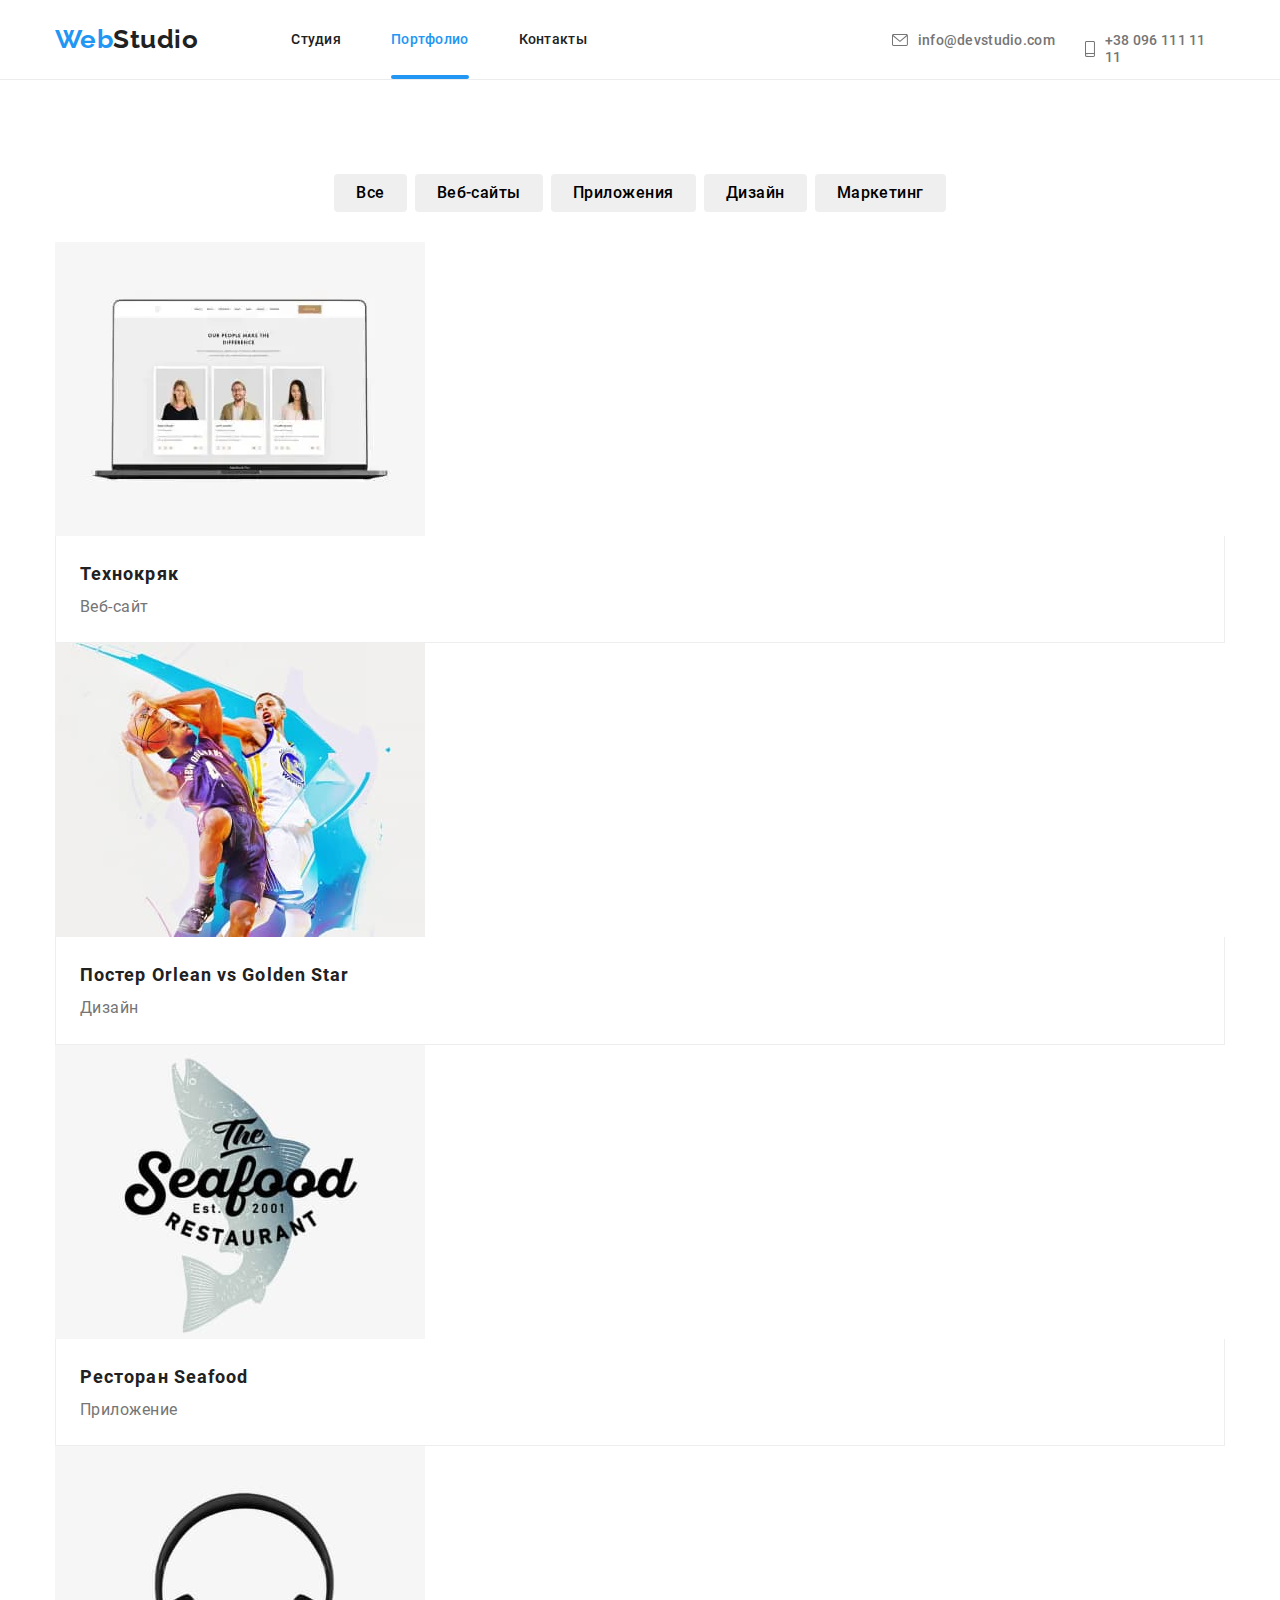
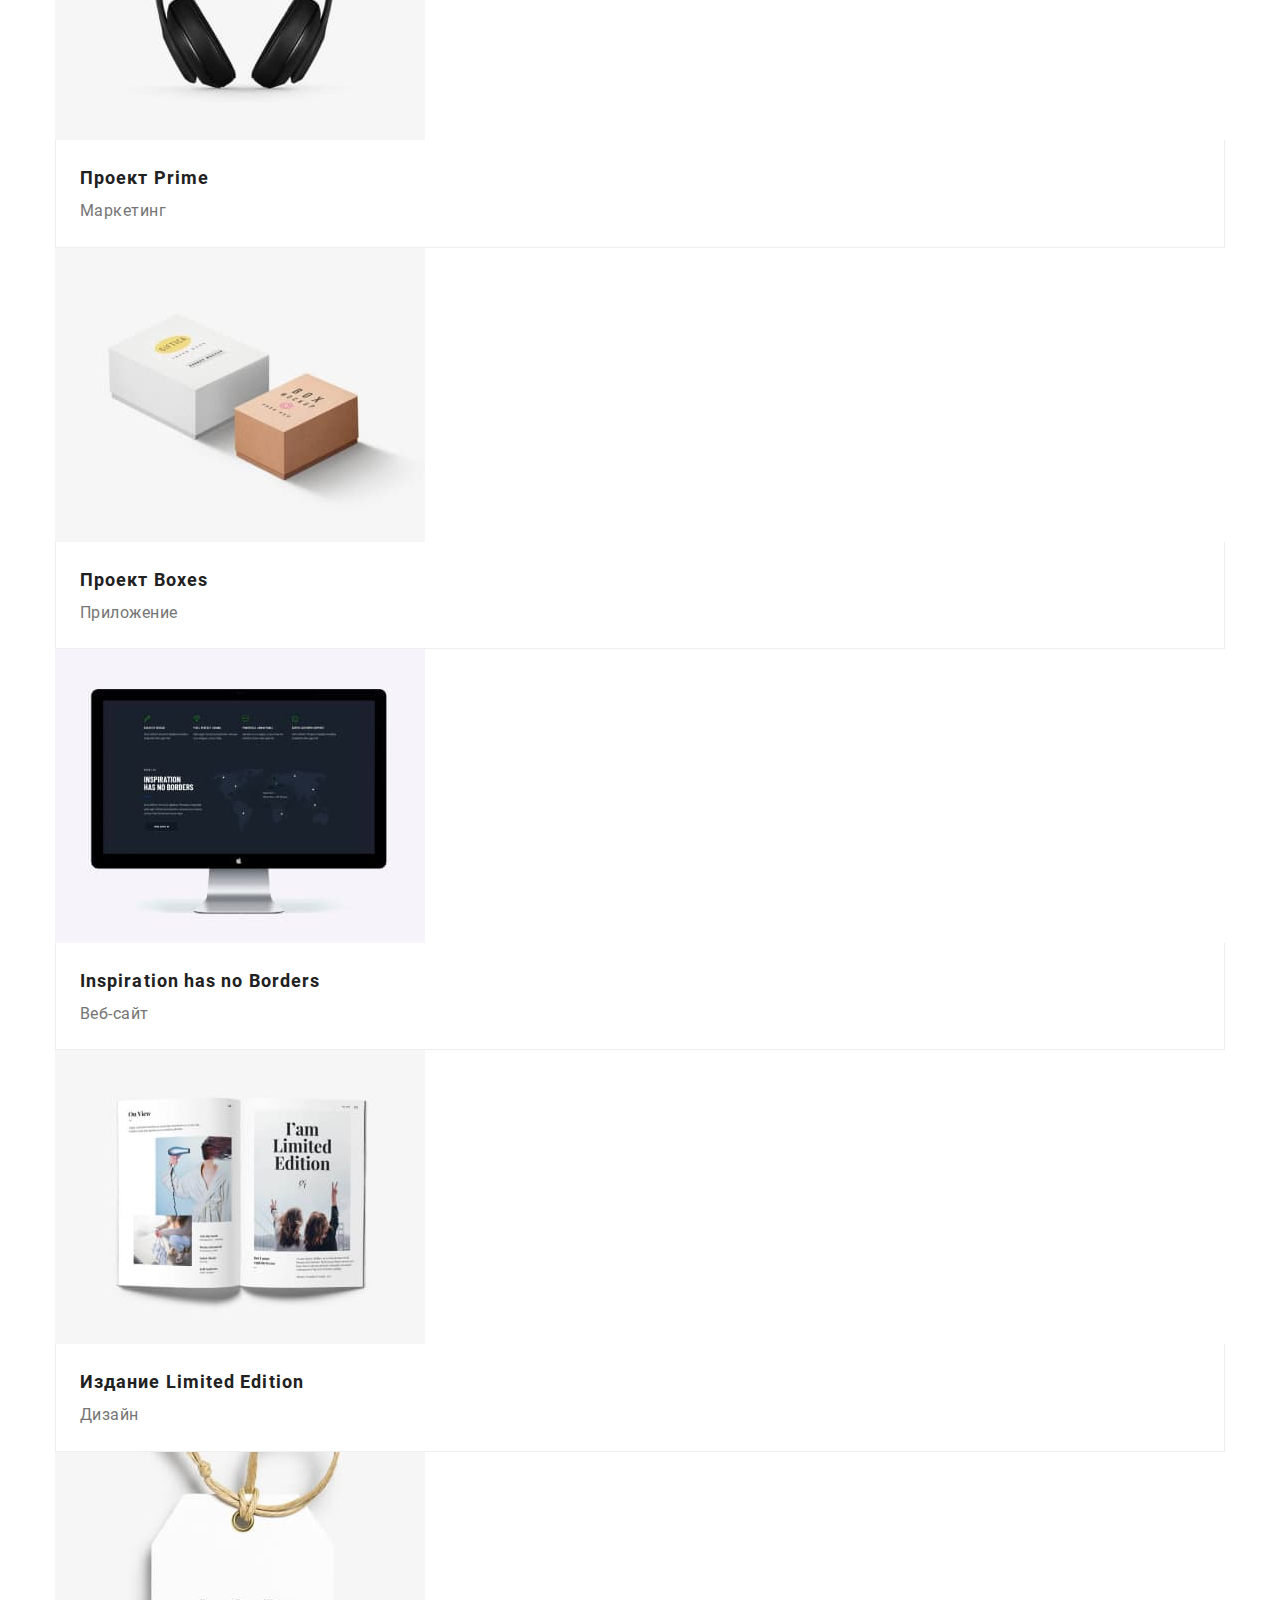
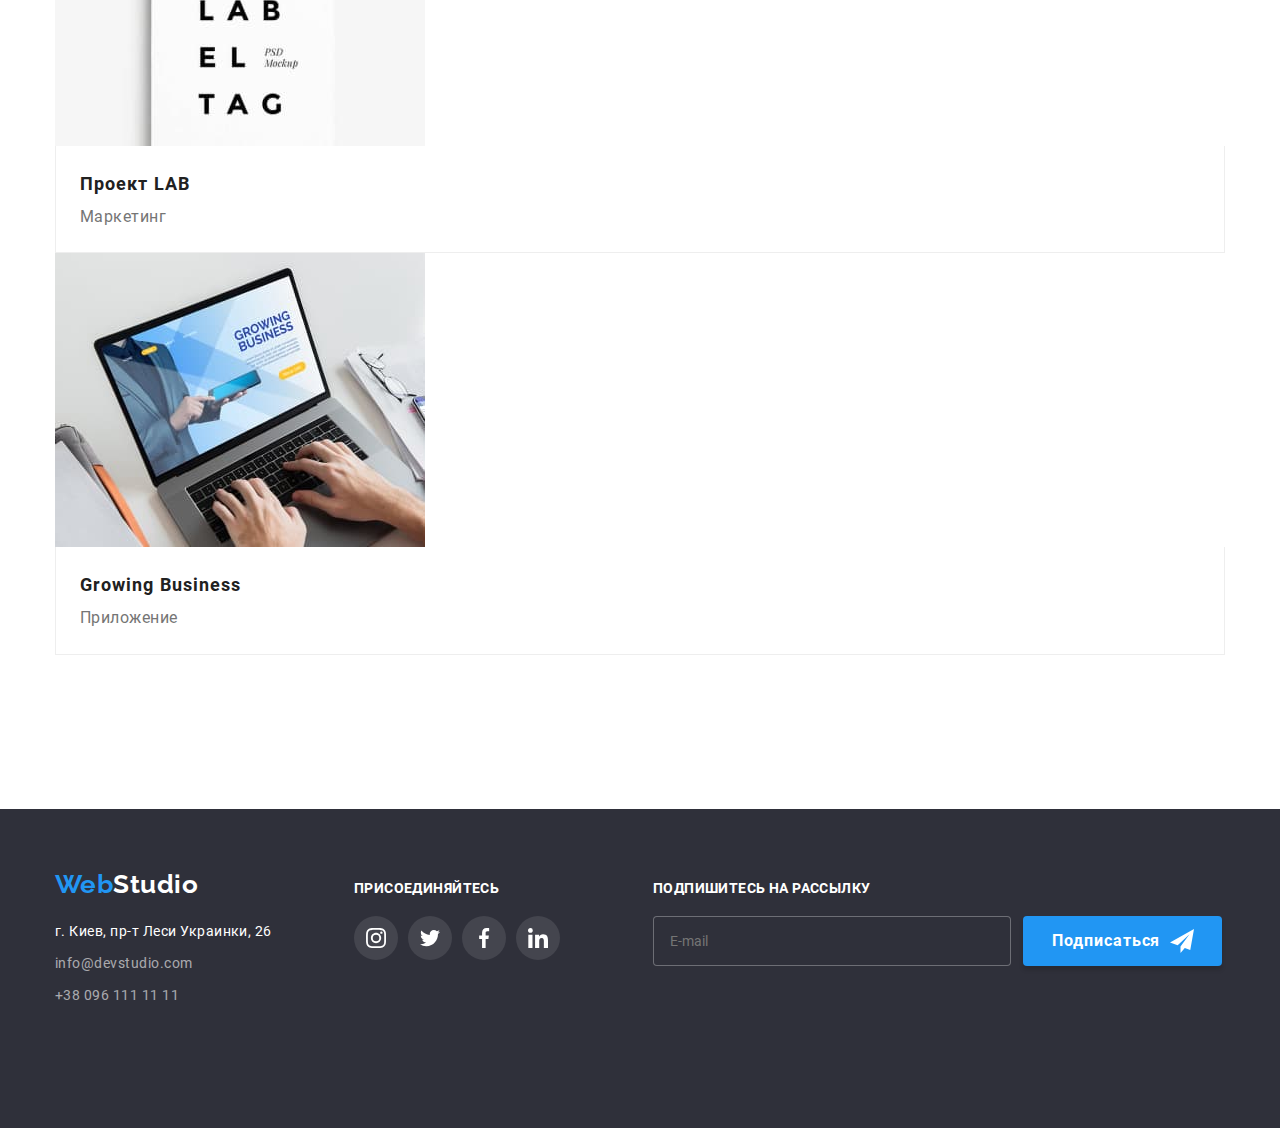
==== commit 649ab09c: "portfolio cards" ====
--- a/portfolio.html
+++ b/portfolio.html
@@ -98,8 +98,33 @@
                     <li class="card__item">
                         <a class="card__link" href="">
                             <div class="card__image">
-                                <img src=./images/images-optimisized/jpg/portfolio-1.jpg alt="На экране три карточки контакта" width="370"
-                                    height="294">
+                                <picture>
+                                    <source 
+                                    srcset="
+                                        ./images/portfolio/optimisized-webp/portfolio__1.webp 1x,
+                                        ./images/portfolio/optimisized-webp/portfolio__1@2x.webp 2x,
+                                        ./images/portfolio/optimisized-webp/portfolio__1@3x.webp 3x,
+                                        ./images/portfolio/optimisized-jpg/portfolio__1.jpg 1x,
+                                        ./images/portfolio/optimisized-jpg/portfolio__1@2x.jpg 2x,
+                                        ./images/portfolio/optimisized-jpg/portfolio__1@3x.jpg 3x
+                                        "
+                                    media="(min-width: 1200px)" type="image/webp" 
+                                    type="image/webp">
+                                    <!-- <source srcset="
+                                                            ./images/team/optimisized-webp/team__1__tab.webp 1x,
+                                                            ./images/team/optimisized-webp/team__1__tab@2x.webp 2x,
+                                                            ./images/team/optimisized-webp/team__1__tab@3x.webp 3x,
+                                                            ./images/team/optimisized-jpg/team__1__tab.jpg 1x,
+                                                            ./images/team/optimisized-jpg/team__1__tab@2x.jpg 2x,
+                                                            ./images/team/optimisized-jpg/team__1__tab@3x.jpg 3x
+                                                            " media="(max-width: 1199px)" type="image/webp">
+                                    <source srcset="
+                                                            ./images/team/optimisized-webp/team__1__desk.webp,
+                                                            ./images/team/optimisized-jpg/team__1__desk.jpg,
+                                                            " media="(min-width: 1200px)" type="image/webp"> -->
+                                    <img src="./images/portfolio/optimisized-jpg/portfolio__1@2x.jpg" 
+                                    alt="На экране три карточки контакта">
+                                </picture>
                                 <div class="card__overlay">
                                     <p class="card__summary">Технокряк это современная площадка распространения коронавируса.
                                         Компании используют эту платформу для цифрового
--- a/css/main.min.css
+++ b/css/main.min.css
@@ -1,2 +1,2 @@
-/*! normalize.css v8.0.1 | MIT License | github.com/necolas/normalize.css */html{line-height:1.15;-webkit-text-size-adjust:100%}body{margin:0}main{display:block}h1{font-size:2em;margin:0.67em 0}hr{-webkit-box-sizing:content-box;box-sizing:content-box;height:0;overflow:visible}pre{font-family:monospace, monospace;font-size:1em}a{background-color:transparent}abbr[title]{border-bottom:none;text-decoration:underline;-webkit-text-decoration:underline dotted;text-decoration:underline dotted}b,strong{font-weight:bolder}code,kbd,samp{font-family:monospace, monospace;font-size:1em}small{font-size:80%}sub,sup{font-size:75%;line-height:0;position:relative;vertical-align:baseline}sub{bottom:-0.25em}sup{top:-0.5em}img{border-style:none}button,input,optgroup,select,textarea{font-family:inherit;font-size:100%;line-height:1.15;margin:0}button,input{overflow:visible}button,select{text-transform:none}[type='button'],[type='reset'],[type='submit'],button{-webkit-appearance:button}[type='button']::-moz-focus-inner,[type='reset']::-moz-focus-inner,[type='submit']::-moz-focus-inner,button::-moz-focus-inner{border-style:none;padding:0}[type='button']:-moz-focusring,[type='reset']:-moz-focusring,[type='submit']:-moz-focusring,button:-moz-focusring{outline:1px dotted ButtonText}fieldset{padding:0.35em 0.75em 0.625em}legend{-webkit-box-sizing:border-box;box-sizing:border-box;color:inherit;display:table;max-width:100%;padding:0;white-space:normal}progress{vertical-align:baseline}textarea{overflow:auto}[type='checkbox'],[type='radio']{-webkit-box-sizing:border-box;box-sizing:border-box;padding:0}[type='number']::-webkit-inner-spin-button,[type='number']::-webkit-outer-spin-button{height:auto}[type='search']{-webkit-appearance:textfield;outline-offset:-2px}[type='search']::-webkit-search-decoration{-webkit-appearance:none}::-webkit-file-upload-button{-webkit-appearance:button;font:inherit}details{display:block}summary{display:list-item}template{display:none}[hidden]{display:none}@font-face{font-family:'Roboto';font-style:normal;font-weight:400;src:url("../fonts/roboto-v20-latin_cyrillic-regular.eot");src:local(""),url("../fonts/roboto-v20-latin_cyrillic-regular.eot?#iefix") format("embedded-opentype"),url("../fonts/roboto-v20-latin_cyrillic-regular.woff2") format("woff2"),url("../fonts/roboto-v20-latin_cyrillic-regular.woff") format("woff"),url("../fonts/roboto-v20-latin_cyrillic-regular.ttf") format("truetype"),url("../fonts/roboto-v20-latin_cyrillic-regular.svg#Roboto") format("svg")}@font-face{font-family:'Roboto';font-style:normal;font-weight:500;src:url("../fonts/roboto-v20-latin_cyrillic-500.eot");src:local(""),url("../fonts/roboto-v20-latin_cyrillic-500.eot?#iefix") format("embedded-opentype"),url("../fonts/roboto-v20-latin_cyrillic-500.woff2") format("woff2"),url("../fonts/roboto-v20-latin_cyrillic-500.woff") format("woff"),url("../fonts/roboto-v20-latin_cyrillic-500.ttf") format("truetype"),url("../fonts/roboto-v20-latin_cyrillic-500.svg#Roboto") format("svg")}@font-face{font-family:'Roboto';font-style:normal;font-weight:700;src:url("../fonts/roboto-v20-latin_cyrillic-700.eot");src:local(""),url("../fonts/roboto-v20-latin_cyrillic-700.eot?#iefix") format("embedded-opentype"),url("../fonts/roboto-v20-latin_cyrillic-700.woff2") format("woff2"),url("../fonts/roboto-v20-latin_cyrillic-700.woff") format("woff"),url("../fonts/roboto-v20-latin_cyrillic-700.ttf") format("truetype"),url("../fonts/roboto-v20-latin_cyrillic-700.svg#Roboto") format("svg")}@font-face{font-family:'Roboto';font-style:normal;font-weight:900;src:url("../fonts/roboto-v20-latin_cyrillic-900.eot");src:local(""),url("../fonts/roboto-v20-latin_cyrillic-900.eot?#iefix") format("embedded-opentype"),url("../fonts/roboto-v20-latin_cyrillic-900.woff2") format("woff2"),url("../fonts/roboto-v20-latin_cyrillic-900.woff") format("woff"),url("../fonts/roboto-v20-latin_cyrillic-900.ttf") format("truetype"),url("../fonts/roboto-v20-latin_cyrillic-900.svg#Roboto") format("svg")}@font-face{font-family:'Raleway';font-style:normal;font-weight:700;src:url("../fonts/raleway-v18-latin-700.eot");src:local(""),url("../fonts/raleway-v18-latin-700.eot?#iefix") format("embedded-opentype"),url("../fonts/raleway-v18-latin-700.woff2") format("woff2"),url("../fonts/raleway-v18-latin-700.woff") format("woff"),url("../fonts/raleway-v18-latin-700.ttf") format("truetype"),url("../fonts/raleway-v18-latin-700.svg#Raleway") format("svg")}body{color:#212121;background-color:#fff;font-family:Roboto, sans-serif;font-style:normal;letter-spacing:0.03em}ul{list-style:none;margin:0;padding:0}a{color:#212121;text-decoration:none}h1,h2,h3,p{margin-top:0;margin-bottom:0}img{display:block;max-width:100%;height:auto}textarea{resize:none;padding:0}input{margin:0;padding:0}:active,:hover,:focus{outline-color:#2196f3;outline-offset:0}body.modal-open{overflow:hidden}.hero__button,.agreement__button{color:#fff;background-color:#2196f3;font-weight:700;font-size:16px;line-height:1.9;letter-spacing:0.06em;-webkit-box-shadow:0px 4px 4px rgba(0,0,0,0.15);box-shadow:0px 4px 4px rgba(0,0,0,0.15);border-style:none;border-radius:4px;outline-color:#fff;cursor:pointer}.container{padding-left:15px;padding-right:15px;margin-left:auto;margin-right:auto}@media screen and (min-width: 480px){.container{width:480px}}@media screen and (min-width: 768px){.container{width:768px}}@media screen and (min-width: 1200px){.container{width:1200px}}.logo{font-family:Raleway, sans-serif;font-weight:700;font-size:24px;line-height:1.2}@media screen and (min-width: 1200px){.logo{font-size:26px}}.logo__accent{color:#2196f3}.header{position:relative;background-color:#fff}.header__border{border-bottom:1px solid #ececec}.navigation{display:-webkit-box;display:-ms-flexbox;display:flex;-webkit-box-align:center;-ms-flex-align:center;align-items:center}@media screen and (max-width: 767px){.navigation{-webkit-box-pack:justify;-ms-flex-pack:justify;justify-content:space-between;min-height:60px}}.nav__button{position:absolute;top:10px;right:15px;z-index:2;display:-webkit-inline-box;display:-ms-inline-flexbox;display:inline-flex;margin:0;padding:0;border:none;background-color:transparent;-webkit-transition-property:fill;transition-property:fill;-webkit-transition-duration:250ms;transition-duration:250ms;-webkit-transition-timing-function:cubic-bezier(0.4, 0, 0.2, 1);transition-timing-function:cubic-bezier(0.4, 0, 0.2, 1)}.nav__button .close__mob{display:none}.nav__button.is-open .close__mob{display:block}.nav__button.is-open .menu__mob{display:none}.nav__button:hover,.nav__button:focus{fill:#2196f3;outline:none}@media screen and (min-width: 768px){.nav__button{display:none}}.site__nav{display:-webkit-box;display:-ms-flexbox;display:flex}@media screen and (max-width: 767px){.site__nav{display:none;position:absolute;z-index:1;top:0;left:0;width:100%;height:auto;background-color:#fff;padding:48px 40px;-webkit-box-shadow:0px 4px 4px rgba(0,0,0,0.15);box-shadow:0px 4px 4px rgba(0,0,0,0.15)}.site__nav.is-open{display:block}}@media screen and (max-width: 767px){.site-nav__list{margin-bottom:calc(151px + (302 - 151) * ((100vw - 300px) / (480 - 300)))}}@media screen and (min-width: 768px){.site-nav__list{display:-webkit-box;display:-ms-flexbox;display:flex;margin-left:88px;margin-right:84px}}@media screen and (min-width: 1200px){.site-nav__list{margin-left:93px;margin-right:305px}}.site-nav__item{position:relative}@media screen and (max-width: 767px){.site-nav__item:not(:last-child){margin-bottom:calc(16px + (32 - 16) * ((100vw - 300px) / (480 - 300)))}}@media screen and (min-width: 768px){.site-nav__item:not(:last-child){margin-right:50px}}.site-nav__link{display:block;padding-bottom:32px;padding-top:32px;font-weight:500;font-size:14px;line-height:1.1;letter-spacing:0.02em;-webkit-transition-property:color;transition-property:color;-webkit-transition-duration:250ms;transition-duration:250ms;-webkit-transition-timing-function:cubic-bezier(0.4, 0, 0.2, 1);transition-timing-function:cubic-bezier(0.4, 0, 0.2, 1)}@media screen and (max-width: 767px){.site-nav__link{padding-top:16px;padding-bottom:16px;font-size:calc(20px + (40 - 20) * ((100vw - 300px) / (480 - 300)))}}.site-nav__link:hover,.site-nav__link:focus{color:#2196f3;outline:none}.site-nav__link--current{color:#2196f3}@media screen and (min-width: 768px){.site-nav__link--current::after{position:absolute;content:'';display:block;width:100%;height:4px;border-radius:2px;background-color:#2196f3;margin-top:28px}}@media screen and (min-width: 768px){.contacts__mobile{display:none}}.contacts-mobile__item:not(:last-child){margin-bottom:calc(16px + (32 - 16) * ((100vw - 300px) / (480 - 300)))}.contacts-mobile__item:last-child{margin-bottom:64px}.contacts-mobile__link{font-weight:500;font-size:calc(12px + (24 - 12) * ((100vw - 300px) / (480 - 300)));line-height:1.2;letter-spacing:0.02em;color:#757575;-webkit-transition-property:color font-size;transition-property:color font-size;-webkit-transition-duration:250ms;transition-duration:250ms;-webkit-transition-timing-function:cubic-bezier(0.4, 0, 0.2, 1);transition-timing-function:cubic-bezier(0.4, 0, 0.2, 1)}.contacts-mobile__link:hover,.contacts-mobile__link:focus{color:#2196f3;font-size:calc(17px + (34 - 17) * ((100vw - 300px) / (480 - 300)));outline:none}@media screen and (max-width: 767px){.contacts{display:none}}@media screen and (min-width: 768px){.contacts{margin-top:21px}}@media screen and (min-width: 1200px){.contacts{display:-webkit-box;display:-ms-flexbox;display:flex;margin-top:32px}}.contacts__item:not(:last-child){margin-right:30px}@media screen and (max-width: 1199px){.contacts__item:not(:last-child){margin-bottom:10px}}.contacts__icon{margin-right:10px;fill:currentColor}.contacts__link{display:-webkit-box;display:-ms-flexbox;display:flex;-webkit-box-align:center;-ms-flex-align:center;align-items:center;font-weight:500;font-size:12px;line-height:1.2;letter-spacing:0.02em;color:#757575;-webkit-transition-property:color;transition-property:color;-webkit-transition-duration:250ms;transition-duration:250ms;-webkit-transition-timing-function:cubic-bezier(0.4, 0, 0.2, 1);transition-timing-function:cubic-bezier(0.4, 0, 0.2, 1)}@media screen and (min-width: 1200px){.contacts__link{font-size:14px}}.contacts__link:hover,.contacts__link:focus{color:#2196f3;outline:none}.mob-social__list{display:-webkit-box;display:-ms-flexbox;display:flex}@media screen and (min-width: 768px){.mob-social__list{display:none}}.mob-social__item:not(:last-child){padding-right:10px;margin-right:10px;border-right:1px solid rgba(33,33,33,0.2)}.mob-social__link{font-weight:500;font-size:calc(9px + (18 - 9) * ((100vw - 300px) / (480 - 300)));line-height:1.2;letter-spacing:0.02em;color:#757575;-webkit-transition-property:color;transition-property:color;-webkit-transition-duration:250ms;transition-duration:250ms;-webkit-transition-timing-function:cubic-bezier(0.4, 0, 0.2, 1);transition-timing-function:cubic-bezier(0.4, 0, 0.2, 1)}.mob-social__link:hover,.mob-social__link:focus{color:#2196f3;outline:none}.hero{background-color:#2f303a}.hero__overlay{margin-left:auto;margin-right:auto;text-align:center;background-repeat:no-repeat;background-position:center;background-size:cover}@media screen and (max-width: 480px){.hero__overlay{height:calc(300px + (400 - 300) * ((100vw - 300px) / (480 - 300)));background-image:-webkit-gradient(linear, left top, right top, from(rgba(47,48,58,0.4)), to(rgba(47,48,58,0.4))),url(../images/hero-bgimage/optimisized-jpg/hero__mob.jpg);background-image:linear-gradient(to right, rgba(47,48,58,0.4), rgba(47,48,58,0.4)),url(../images/hero-bgimage/optimisized-jpg/hero__mob.jpg)}}@media screen and (max-width: 480px) and (min-device-pixel-ratio: 2), screen and (max-width: 480px) and (-webkit-min-device-pixel-ratio: 2), screen and (max-width: 480px) and (min-resolution: 192dpi), screen and (max-width: 480px) and (min-resolution: 2dppx){.hero__overlay{background-image:-webkit-gradient(linear, left top, right top, from(rgba(47,48,58,0.4)), to(rgba(47,48,58,0.4))),url(../images/hero-bgimage/optimisized-jpg/hero__mob@2x.jpg);background-image:linear-gradient(to right, rgba(47,48,58,0.4), rgba(47,48,58,0.4)),url(../images/hero-bgimage/optimisized-jpg/hero__mob@2x.jpg)}}@media screen and (max-width: 480px) and (min-device-pixel-ratio: 3), screen and (max-width: 480px) and (-webkit-min-device-pixel-ratio: 3), screen and (max-width: 480px) and (min-resolution: 288dpi), screen and (max-width: 480px) and (min-resolution: 3dppx){.hero__overlay{background-image:-webkit-gradient(linear, left top, right top, from(rgba(47,48,58,0.4)), to(rgba(47,48,58,0.4))),url(../images/hero-bgimage/optimisized-jpg/hero__mob@3x.jpg);background-image:linear-gradient(to right, rgba(47,48,58,0.4), rgba(47,48,58,0.4)),url(../images/hero-bgimage/optimisized-jpg/hero__mob@3x.jpg)}}@media screen and (min-width: 480px) and (max-width: 767px){.hero__overlay{width:100%;max-width:480px;height:400px;background-image:-webkit-gradient(linear, left top, right top, from(rgba(47,48,58,0.4)), to(rgba(47,48,58,0.4))),url(../images/hero-bgimage/optimisized-jpg/hero__mob.jpg);background-image:linear-gradient(to right, rgba(47,48,58,0.4), rgba(47,48,58,0.4)),url(../images/hero-bgimage/optimisized-jpg/hero__mob.jpg)}}@media screen and (min-width: 480px) and (max-width: 767px) and (min-device-pixel-ratio: 2), screen and (min-width: 480px) and (max-width: 767px) and (-webkit-min-device-pixel-ratio: 2), screen and (min-width: 480px) and (max-width: 767px) and (min-resolution: 192dpi), screen and (min-width: 480px) and (max-width: 767px) and (min-resolution: 2dppx){.hero__overlay{background-image:-webkit-gradient(linear, left top, right top, from(rgba(47,48,58,0.4)), to(rgba(47,48,58,0.4))),url(../images/hero-bgimage/optimisized-jpg/hero__mob@2x.jpg);background-image:linear-gradient(to right, rgba(47,48,58,0.4), rgba(47,48,58,0.4)),url(../images/hero-bgimage/optimisized-jpg/hero__mob@2x.jpg)}}@media screen and (min-width: 480px) and (max-width: 767px) and (min-device-pixel-ratio: 3), screen and (min-width: 480px) and (max-width: 767px) and (-webkit-min-device-pixel-ratio: 3), screen and (min-width: 480px) and (max-width: 767px) and (min-resolution: 288dpi), screen and (min-width: 480px) and (max-width: 767px) and (min-resolution: 3dppx){.hero__overlay{background-image:-webkit-gradient(linear, left top, right top, from(rgba(47,48,58,0.4)), to(rgba(47,48,58,0.4))),url(../images/hero-bgimage/optimisized-jpg/hero__mob@3x.jpg);background-image:linear-gradient(to right, rgba(47,48,58,0.4), rgba(47,48,58,0.4)),url(../images/hero-bgimage/optimisized-jpg/hero__mob@3x.jpg)}}@media screen and (min-width: 768px){.hero__overlay{width:100%;max-width:768px;height:400px;background-image:-webkit-gradient(linear, left top, right top, from(rgba(47,48,58,0.4)), to(rgba(47,48,58,0.4))),url(../images/hero-bgimage/optimisized-jpg/hero__tablet.jpg);background-image:linear-gradient(to right, rgba(47,48,58,0.4), rgba(47,48,58,0.4)),url(../images/hero-bgimage/optimisized-jpg/hero__tablet.jpg)}}@media screen and (min-width: 768px) and (min-device-pixel-ratio: 2), screen and (min-width: 768px) and (-webkit-min-device-pixel-ratio: 2), screen and (min-width: 768px) and (min-resolution: 192dpi), screen and (min-width: 768px) and (min-resolution: 2dppx){.hero__overlay{background-image:-webkit-gradient(linear, left top, right top, from(rgba(47,48,58,0.4)), to(rgba(47,48,58,0.4))),url(../images/hero-bgimage/optimisized-jpg/hero__tablet@2x.jpg);background-image:linear-gradient(to right, rgba(47,48,58,0.4), rgba(47,48,58,0.4)),url(../images/hero-bgimage/optimisized-jpg/hero__tablet@2x.jpg)}}@media screen and (min-width: 768px) and (min-device-pixel-ratio: 3), screen and (min-width: 768px) and (-webkit-min-device-pixel-ratio: 3), screen and (min-width: 768px) and (min-resolution: 288dpi), screen and (min-width: 768px) and (min-resolution: 3dppx){.hero__overlay{background-image:-webkit-gradient(linear, left top, right top, from(rgba(47,48,58,0.4)), to(rgba(47,48,58,0.4))),url(../images/hero-bgimage/optimisized-jpg/hero__tablet@3x.jpg);background-image:linear-gradient(to right, rgba(47,48,58,0.4), rgba(47,48,58,0.4)),url(../images/hero-bgimage/optimisized-jpg/hero__tablet@3x.jpg)}}@media screen and (min-width: 1200px){.hero__overlay{width:100%;max-width:1600px;height:600px;background-image:-webkit-gradient(linear, left top, right top, from(rgba(47,48,58,0.4)), to(rgba(47,48,58,0.4))),url(../images/hero-bgimage/optimisized-jpg/hero__desktop.jpg);background-image:linear-gradient(to right, rgba(47,48,58,0.4), rgba(47,48,58,0.4)),url(../images/hero-bgimage/optimisized-jpg/hero__desktop.jpg)}}@media screen and (min-width: 1200px) and (min-device-pixel-ratio: 2), screen and (min-width: 1200px) and (-webkit-min-device-pixel-ratio: 2), screen and (min-width: 1200px) and (min-resolution: 192dpi), screen and (min-width: 1200px) and (min-resolution: 2dppx){.hero__overlay{background-image:-webkit-gradient(linear, left top, right top, from(rgba(47,48,58,0.4)), to(rgba(47,48,58,0.4))),url(../images/hero-bgimage/optimisized-jpg/hero__desktop@2x.jpg);background-image:linear-gradient(to right, rgba(47,48,58,0.4), rgba(47,48,58,0.4)),url(../images/hero-bgimage/optimisized-jpg/hero__desktop@2x.jpg)}}@media screen and (min-width: 1200px) and (min-device-pixel-ratio: 3), screen and (min-width: 1200px) and (-webkit-min-device-pixel-ratio: 3), screen and (min-width: 1200px) and (min-resolution: 288dpi), screen and (min-width: 1200px) and (min-resolution: 3dppx){.hero__overlay{background-image:-webkit-gradient(linear, left top, right top, from(rgba(47,48,58,0.4)), to(rgba(47,48,58,0.4))),url(../mages/hero-bgimage/optimisized-jpg/hero__desktop@3x.jpg);background-image:linear-gradient(to right, rgba(47,48,58,0.4), rgba(47,48,58,0.4)),url(../mages/hero-bgimage/optimisized-jpg/hero__desktop@3x.jpg)}}.hero__picture{position:relative}.hero__essense{position:absolute;top:50%;left:50%;-webkit-transform:translate(-50%, -50%);transform:translate(-50%, -50%)}.hero__title{width:360px;font-size:26px;line-height:1.6;font-weight:900;color:#fff;letter-spacing:0.06em;text-transform:uppercase;margin-bottom:30px}@media screen and (max-width: 480px){.hero__title{font-size:calc(19px + (26 - 19) * ((100vw - 300px) / (480 - 300)))}}@media screen and (min-width: 1200px){.hero__title{width:696px;font-size:44px;line-height:1.4}}.hero__button{padding-top:10px;padding-right:32px;padding-bottom:10px;padding-left:32px;border-style:none}@media screen and (max-width: 479px){.hero__button{width:calc(150px + (200 - 150) * ((100vw - 300px) / (480 - 300)));height:calc(38px + (50 - 38) * ((100vw - 300px) / (480 - 300)));font-size:calc(10px + (16 - 11) * ((100vw - 300px) / (480 - 300)));padding-top:calc(8px + (10 - 8) * ((100vw - 300px) / (480 - 300)));padding-right:calc(24px + (32 - 24) * ((100vw - 300px) / (480 - 300)));padding-bottom:calc(8px + (10 - 8) * ((100vw - 300px) / (480 - 300)));padding-left:calc(24px + (32 - 24) * ((100vw - 300px) / (480 - 300)))}}.benefit{padding-top:60px;padding-bottom:60px;background-color:#fff}@media screen and (min-width: 1200px){.benefit{padding-top:94px;padding-bottom:94px}}.benefit__title--hidden{position:absolute;clip:rect(0 0 0 0);width:1px;height:1px;margin:-1px}@media screen and (min-width: 768px){.benefit__list{display:-webkit-box;display:-ms-flexbox;display:flex;-ms-flex-wrap:wrap;flex-wrap:wrap}}@media screen and (max-width: 767px){.benefit__item:not(:last-child){margin-bottom:30px}}@media screen and (min-width: 768px) and (max-width: 1199px){.benefit__item{-ms-flex-preferred-size:calc((100% - 30px) / 2);flex-basis:calc((100% - 30px) / 2)}.benefit__item:nth-child(2n+1){margin-right:30px}.benefit__item:nth-child(-n+2){margin-bottom:30px}}@media screen and (min-width: 1200px){.benefit__item{-ms-flex-preferred-size:calc((100% - 90px) / 4);flex-basis:calc((100% - 90px) / 4)}.benefit__item:not(:last-child){margin-right:30px}}.benefit__item::before{display:block;content:'';height:120px;background-color:#f5f4fa;background-position:50% 50%;background-repeat:no-repeat;border-radius:4px;margin-bottom:30px}.antenna::before{background-image:url(../images/svg/antenna.svg);background-size:70px}.clock::before{background-image:url(../images/svg/clock.svg);background-size:70px}.diagram::before{background-image:url(../images/svg/diagram.svg);background-size:70px}.astronaut::before{background-image:url(../images/svg/astronaut.svg);background-size:70px}.benefit__name{font-weight:700;font-size:14px;line-height:1.1;text-transform:uppercase;margin-bottom:10px}@media screen and (max-width: 767px){.benefit__name{text-align:center}}.benefit__essence{color:#757575;font-size:14px;line-height:1.7}.activity{padding-bottom:94px}@media not screen and (min-width: 1200px){.activity{display:none}}.activity__title{font-weight:700;font-size:36px;line-height:1.2;text-align:center;margin-top:0;margin-bottom:50px}.activity__list{display:-webkit-box;display:-ms-flexbox;display:flex}.activity__item{position:relative;width:calc((100%-60px) / 3);margin-right:30px}.activity__item:nth-child(3n){margin-right:0}.activity__label{position:absolute;bottom:27px;left:0;width:100%;font-weight:700;font-size:14px;line-height:1.1;text-align:center;text-transform:uppercase;color:#fff}.activity__overlay::before{position:absolute;content:'';bottom:0;left:0;width:100%;height:70px;background-color:rgba(47,48,58,0.8)}.team{padding-top:60px;padding-bottom:60px;background-color:#f5f4fa}@media screen and (min-width: 1200px){.team{padding-top:94px;padding-bottom:94px}}.team__title{font-weight:700;font-size:28px;line-height:1.2;text-align:center;letter-spacing:0.03em;color:#212121;margin-bottom:30px}@media screen and (min-width: 1200px){.team__title{font-size:36px;margin-bottom:50px}}@media screen and (min-width: 768px){.team__list{display:-webkit-box;display:-ms-flexbox;display:flex;-ms-flex-wrap:wrap;flex-wrap:wrap}}.team__item{-webkit-box-shadow:0px 1px 3px rgba(0,0,0,0.12),0px 1px 1px rgba(0,0,0,0.14),0px 2px 1px rgba(0,0,0,0.2);box-shadow:0px 1px 3px rgba(0,0,0,0.12),0px 1px 1px rgba(0,0,0,0.14),0px 2px 1px rgba(0,0,0,0.2);border-radius:0px 0px 4px 4px;background-color:#fff}@media screen and (max-width: 767px){.team__item:not(:last-child){margin-bottom:30px}}@media screen and (min-width: 768px) and (max-width: 1199px){.team__item{-ms-flex-preferred-size:calc((100% - 30px) / 2);flex-basis:calc((100% - 30px) / 2)}.team__item:nth-child(2n+1){margin-right:30px}.team__item:nth-child(-n+2){margin-bottom:30px}}@media screen and (min-width: 1200px){.team__item{-ms-flex-preferred-size:calc((100% - 90px) / 4);flex-basis:calc((100% - 90px) / 4)}.team__item:not(:last-child){margin-right:30px}}.team__photo{width:450px;margin-bottom:30px}@media screen and (min-width: 768px){.team__photo{width:354px}}@media screen and (min-width: 1200px){.team__photo{width:270px}}.team__name{font-weight:500;font-size:16px;line-height:1.2;margin-bottom:10px;text-align:center}.team__position{color:#757575;font-size:16px;line-height:1.2;text-align:center;margin-bottom:16px}.team__social-list{display:-webkit-box;display:-ms-flexbox;display:flex;padding-bottom:24px;-webkit-box-align:center;-ms-flex-align:center;align-items:center;-webkit-box-pack:center;-ms-flex-pack:center;justify-content:center}.team__social-item:not(:last-child){margin-right:10px}.team__social-link{display:-webkit-inline-box;display:-ms-inline-flexbox;display:inline-flex;-webkit-box-align:center;-ms-flex-align:center;align-items:center;-webkit-box-pack:center;-ms-flex-pack:center;justify-content:center;width:44px;height:44px;border:none;border-radius:50%;fill:#afb1b8;-webkit-transition-property:color background-color;transition-property:color background-color;-webkit-transition-duration:250ms;transition-duration:250ms;-webkit-transition-timing-function:cubic-bezier(0.4, 0, 0.2, 1);transition-timing-function:cubic-bezier(0.4, 0, 0.2, 1)}.team__social-link:not(:last-child){margin-right:10px}.team__social-icon{width:20px;height:20px}.team__social-link:hover,.team__social-link:focus{background-color:#2196f3;fill:#fff;outline:none}.clients{padding-top:60px;padding-bottom:60px}@media screen and (min-width: 1200px){.clients{padding-top:94px;padding-bottom:94px}}.clients__title{font-weight:700;font-size:28px;line-height:1.2;text-align:center;letter-spacing:0.03em;margin-bottom:30px}@media screen and (min-width: 1200px){.clients__title{font-size:36px}}.clients__list{display:-webkit-box;display:-ms-flexbox;display:flex;-ms-flex-wrap:wrap;flex-wrap:wrap}@media screen and (max-width: 767px){.client__item{-ms-flex-preferred-size:calc((100% - 30px) / 2);flex-basis:calc((100% - 30px) / 2)}.client__item:nth-child(2n+1){margin-right:30px}.client__item:nth-child(-n+4){margin-bottom:30px}}@media screen and (min-width: 768px) and (max-width: 1199px){.client__item{-ms-flex-preferred-size:calc((100% - 60px) / 3);flex-basis:calc((100% - 60px) / 3)}.client__item:nth-child(-n+3){margin-bottom:30px}.client__item:not(:nth-child(1n+6)):not(:nth-child(3)){margin-right:30px}}@media screen and (min-width: 1200px){.client__item{-ms-flex-preferred-size:calc((100% - 150px) / 6);flex-basis:calc((100% - 150px) / 6);margin-bottom:0}.client__item:not(:last-child){margin-right:30px}}.clients__link{width:100%;display:-webkit-inline-box;display:-ms-inline-flexbox;display:inline-flex;-webkit-box-align:center;-ms-flex-align:center;align-items:center;-webkit-box-pack:center;-ms-flex-pack:center;justify-content:center;height:90px;border:1px solid #afb1b8;border-radius:4px;fill:#afb1b8;-webkit-transition-property:color border;transition-property:color border;-webkit-transition-duration:250ms;transition-duration:250ms;-webkit-transition-timing-function:cubic-bezier(0.4, 0, 0.2, 1);transition-timing-function:cubic-bezier(0.4, 0, 0.2, 1)}.clients__link:focus,.clients__link:hover{border:1px solid #2196f3;fill:#2196f3;outline:none}.footer{background-color:#2f303a;color:#fff;font-size:14px;line-height:1.7;padding-top:60px;padding-bottom:60px}@media screen and (max-width: 767px){.footer{text-align:center}}@media screen and (min-width: 768px) and (max-width: 1199px){.footer__contacts-tab{display:-webkit-box;display:-ms-flexbox;display:flex;-webkit-box-align:baseline;-ms-flex-align:baseline;align-items:baseline;-webkit-box-pack:center;-ms-flex-pack:center;justify-content:center}}@media screen and (min-width: 1200px){.footer__contacts-tab{display:-webkit-box;display:-ms-flexbox;display:flex;-webkit-box-align:baseline;-ms-flex-align:baseline;align-items:baseline}}@media screen and (min-width: 1200px){.footer__container{display:-webkit-box;display:-ms-flexbox;display:flex;-webkit-box-align:baseline;-ms-flex-align:baseline;align-items:baseline}}.footer__contacts{margin-bottom:60px}@media screen and (min-width: 768px){.footer__contacts{margin-right:165px;text-align:center}}@media screen and (min-width: 1200px){.footer__contacts{margin-right:82px;text-align:start}}.logo__footer{color:#fff}.footer__list{margin-top:20px}.footer__item:not(:last-child){margin-bottom:8px}.address{font-style:normal}.addressbox{color:rgba(255,255,255,0.6)}@media screen and (min-width: 768px){.join{text-align:center}}@media screen and (min-width: 1200px){.join{margin-right:93px;text-align:start}}.join__title{font-weight:700;font-size:14px;line-height:1.1;letter-spacing:0.03em;text-transform:uppercase;margin-bottom:20px}.join__list{display:-webkit-box;display:-ms-flexbox;display:flex;-webkit-box-pack:center;-ms-flex-pack:center;justify-content:center}.join__item:not(:last-child){margin-right:10px}.join__link{display:-webkit-inline-box;display:-ms-inline-flexbox;display:inline-flex;-webkit-box-align:center;-ms-flex-align:center;align-items:center;-webkit-box-pack:center;-ms-flex-pack:center;justify-content:center;width:44px;height:44px;border:none;border-radius:50%;fill:#fff;background-color:rgba(255,255,255,0.1);-webkit-transition-property:background-color;transition-property:background-color;-webkit-transition-duration:250ms;transition-duration:250ms;-webkit-transition-timing-function:cubic-bezier(0.4, 0, 0.2, 1);transition-timing-function:cubic-bezier(0.4, 0, 0.2, 1)}.join__icon{width:20px;height:20px}.join__link:hover,.join__link:focus{background-color:#2196f3;outline:none}.subscribe{margin-top:60px}@media screen and (min-width: 768px){.subscribe{margin-top:0;text-align:center}}@media screen and (min-width: 1200px){.subscribe{text-align:start}}.subscribe__label{font-weight:700;font-size:14px;line-height:1.1;letter-spacing:0.03em;text-transform:uppercase;margin-bottom:20px}@media screen and (min-width: 1200px){.subscribe__button-form{display:-webkit-box;display:-ms-flexbox;display:flex;margin:0}}.subscribe__input{display:block;border:1px solid rgba(255,255,255,0.3);-webkit-box-sizing:border-box;box-sizing:border-box;border-radius:4px;background-color:#2f303a;color:#fff;font-size:14px;padding:15px 16px;width:100%;margin-bottom:20px;-webkit-transition-property:border-color;transition-property:border-color;-webkit-transition-duration:250ms;transition-duration:250ms;-webkit-transition-timing-function:cubic-bezier(0.4, 0, 0.2, 1);transition-timing-function:cubic-bezier(0.4, 0, 0.2, 1)}@media screen and (min-width: 768px) and (max-width: 1199px){.subscribe__input{width:450px;margin-right:auto;margin-left:auto}}@media screen and (min-width: 1200px){.subscribe__input{width:358px;margin-right:12px;margin-bottom:0}}.subscribe__input:focus,.subscribe__input:hover{outline:none;border-color:#2196f3}.subscribe__button{display:-webkit-box;display:-ms-flexbox;display:flex;-webkit-box-pack:end;-ms-flex-pack:end;justify-content:flex-end;-webkit-box-align:center;-ms-flex-align:center;align-items:center;background-color:#2196f3;-webkit-box-shadow:0px 4px 4px rgba(0,0,0,0.15);box-shadow:0px 4px 4px rgba(0,0,0,0.15);border-radius:4px;border:0;padding:10px 28px 10px 29px;font-weight:700;font-size:16px;line-height:1.9;letter-spacing:0.06em;color:#fff;cursor:pointer;outline-color:#fff;margin:0 auto}.subscribe__icon{margin-left:10px;fill:#fff}.backdrop{z-index:3;position:fixed;top:0;left:0;width:100%;height:100%;padding-top:94px;padding-left:15px;padding-right:15px;overflow-y:scroll;background-color:rgba(0,0,0,0.2);opacity:1;-webkit-transition-property:opacity;transition-property:opacity;-webkit-transition-duration:250ms;transition-duration:250ms;-webkit-transition-timing-function:cubic-bezier(0.4, 0, 0.2, 1);transition-timing-function:cubic-bezier(0.4, 0, 0.2, 1)}.backdrop.is-hidden{opacity:0;pointer-events:none}.backdrop.is-hidden .modal{-webkit-transform:scale(0);transform:scale(0)}.modal{max-width:450px;width:100%;background-color:#fff;-webkit-box-shadow:0px 1px 3px rgba(0,0,0,0.12),0px 1px 1px rgba(0,0,0,0.14),0px 2px 1px rgba(0,0,0,0.2);box-shadow:0px 1px 3px rgba(0,0,0,0.12),0px 1px 1px rgba(0,0,0,0.14),0px 2px 1px rgba(0,0,0,0.2);border-radius:4px;opacity:1;-webkit-transition-property:opacity;transition-property:opacity;-webkit-transition-duration:250ms;transition-duration:250ms;-webkit-transition-timing-function:cubic-bezier(0.4, 0, 0.2, 1);transition-timing-function:cubic-bezier(0.4, 0, 0.2, 1)}@media screen and (min-width: 480px){.modal{position:absolute;right:0;left:0;margin:auto;max-width:450px;width:100%}}@media screen and (min-width: 1200px){.modal{max-width:528px;width:100%}}.modal__close-button{position:absolute;top:101px;right:23px;width:30px;height:30px;border-radius:50%;border:1px solid rgba(0,0,0,0.1);background:#fff;cursor:pointer}.modal__close-button:hover,.modal__close-button:focus{fill:#2196f3;outline:none}@media screen and (min-width: 480px){.modal__close-button{top:8px;right:8px}}.form{padding:40px}.form__title{font-weight:700;font-size:20px;line-height:1.1;text-align:center;margin-bottom:12px}.form__modal{margin-bottom:20px}.input__container{position:relative;display:-webkit-box;display:-ms-flexbox;display:flex;-webkit-box-orient:vertical;-webkit-box-direction:normal;-ms-flex-direction:column;flex-direction:column;margin-bottom:10px}.input__label{margin-bottom:4px;font-size:12px;line-height:1.2;color:#757575}.input__field{width:100%;border:1px solid rgba(33,33,33,0.2);border-radius:4px;padding-top:12px;padding-left:42px;padding-bottom:12px;-webkit-transition-property:border;transition-property:border;-webkit-transition-duration:250ms;transition-duration:250ms;-webkit-transition-timing-function:cubic-bezier(0.4, 0, 0.2, 1);transition-timing-function:cubic-bezier(0.4, 0, 0.2, 1)}.input__field:focus{border:1px solid #2196f3;outline:none}.input__icon{position:absolute;top:34px;left:15px;fill:currentColor;-webkit-transition-property:fill;transition-property:fill;-webkit-transition-duration:250ms;transition-duration:250ms;-webkit-transition-timing-function:cubic-bezier(0.4, 0, 0.2, 1);transition-timing-function:cubic-bezier(0.4, 0, 0.2, 1)}.input__field:focus+.input__icon{fill:#2196f3;outline:none}.input__comment{padding:12px 16px;height:120px}.input__comment::-webkit-input-placeholder{font-size:14px;line-height:1.2;letter-spacing:0.01em;color:rgba(117,117,117,0.5)}.input__comment:-ms-input-placeholder{font-size:14px;line-height:1.2;letter-spacing:0.01em;color:rgba(117,117,117,0.5)}.input__comment::-ms-input-placeholder{font-size:14px;line-height:1.2;letter-spacing:0.01em;color:rgba(117,117,117,0.5)}.input__comment::placeholder{font-size:14px;line-height:1.2;letter-spacing:0.01em;color:rgba(117,117,117,0.5)}@media screen and (min-width: 1200px){.input__comment::-webkit-input-placeholder{font-size:12px}.input__comment:-ms-input-placeholder{font-size:12px}.input__comment::-ms-input-placeholder{font-size:12px}.input__comment::placeholder{font-size:12px}}.agreement{position:relative}.agreement__checkbox{-webkit-appearance:none;-moz-appearance:none;appearance:none;position:absolute}.agreement__label{display:block;font-size:12px;line-height:1.7;color:#757575;margin-left:24px;letter-spacing:0.03em}.agreement__label::before{position:absolute;top:50%;left:0;-webkit-transform:translateY(-50%);transform:translateY(-50%);content:'';display:block;width:16px;height:15px;background-image:url(../images/svg/checkbox.svg);-webkit-transition-property:background-color;transition-property:background-color;-webkit-transition-duration:250ms;transition-duration:250ms;-webkit-transition-timing-function:cubic-bezier(0.4, 0, 0.2, 1);transition-timing-function:cubic-bezier(0.4, 0, 0.2, 1)}.agreement__label:hover::before{background-image:url(../images/svg/checkbox-focus.svg)}.agreement__checkbox:focus+.agreement__label::before{background-image:url(../images/svg/checkbox-focus.svg)}.agreement__checkbox:checked+.agreement__label::before{width:16px;height:16px;border-color:transparent;background-color:#2196f3;background-image:url(../images/svg/check-agreement.svg);background-size:contain;background-origin:border-box;-webkit-transition-property:fill;transition-property:fill;-webkit-transition-duration:250ms;transition-duration:250ms;-webkit-transition-timing-function:cubic-bezier(0.4, 0, 0.2, 1);transition-timing-function:cubic-bezier(0.4, 0, 0.2, 1)}@media screen and (min-width: 1200px){.agreement__label{font-size:14px;margin-left:37px}.agreement__label::before{top:50%;left:12px;-webkit-transform:translateY(-50%);transform:translateY(-50%)}}.agreement__link{-webkit-text-decoration-line:underline;text-decoration-line:underline;color:#2196f3}.agreement__button{padding-top:10px;padding-left:55px;padding-bottom:10px;padding-right:56px;margin-top:30px}.button__container{text-align:center}.portfolio{padding-top:60px;padding-bottom:60px}@media screen and (min-width: 1200px){.portfolio{padding-top:94px;padding-bottom:94px}}.portfolio__title--hidden{position:absolute;clip:rect(0 0 0 0);width:1px;height:1px;margin:-1px}.button__list{display:-webkit-box;display:-ms-flexbox;display:flex;margin-bottom:40px;-webkit-box-pack:start;-ms-flex-pack:start;justify-content:start;-ms-flex-wrap:wrap;flex-wrap:wrap}@media screen and (min-width: 768px){.button__list{margin-bottom:30px;-webkit-box-pack:center;-ms-flex-pack:center;justify-content:center}}.button__item:not(:last-child){margin-right:8px}@media screen and (max-width: 767px){.button__item:not(:last-child):nth-child(-n+3){margin-bottom:15px}}.button__filter{display:inline-block;font-family:inherit;border-style:none;padding:6px 22px;font-weight:500;font-size:16px;line-height:1.6;text-align:center;letter-spacing:0.03em;border-radius:4px;padding:6px 22px;cursor:pointer;-webkit-transition-property:color background-color box-shadow;transition-property:color background-color box-shadow;-webkit-transition-duration:250ms;transition-duration:250ms;-webkit-transition-timing-function:cubic-bezier(0.4, 0, 0.2, 1);transition-timing-function:cubic-bezier(0.4, 0, 0.2, 1)}.button__filter:hover,.button__filter:focus{color:#fff;background-color:#2196f3;-webkit-box-shadow:0px 3px 1px rgba(0,0,0,0.1),0px 1px 2px rgba(0,0,0,0.08),0px 2px 2px rgba(0,0,0,0.12);box-shadow:0px 3px 1px rgba(0,0,0,0.1),0px 1px 2px rgba(0,0,0,0.08),0px 2px 2px rgba(0,0,0,0.12);outline:none}
+/*! normalize.css v8.0.1 | MIT License | github.com/necolas/normalize.css */html{line-height:1.15;-webkit-text-size-adjust:100%}body{margin:0}main{display:block}h1{font-size:2em;margin:0.67em 0}hr{-webkit-box-sizing:content-box;box-sizing:content-box;height:0;overflow:visible}pre{font-family:monospace, monospace;font-size:1em}a{background-color:transparent}abbr[title]{border-bottom:none;text-decoration:underline;-webkit-text-decoration:underline dotted;text-decoration:underline dotted}b,strong{font-weight:bolder}code,kbd,samp{font-family:monospace, monospace;font-size:1em}small{font-size:80%}sub,sup{font-size:75%;line-height:0;position:relative;vertical-align:baseline}sub{bottom:-0.25em}sup{top:-0.5em}img{border-style:none}button,input,optgroup,select,textarea{font-family:inherit;font-size:100%;line-height:1.15;margin:0}button,input{overflow:visible}button,select{text-transform:none}[type='button'],[type='reset'],[type='submit'],button{-webkit-appearance:button}[type='button']::-moz-focus-inner,[type='reset']::-moz-focus-inner,[type='submit']::-moz-focus-inner,button::-moz-focus-inner{border-style:none;padding:0}[type='button']:-moz-focusring,[type='reset']:-moz-focusring,[type='submit']:-moz-focusring,button:-moz-focusring{outline:1px dotted ButtonText}fieldset{padding:0.35em 0.75em 0.625em}legend{-webkit-box-sizing:border-box;box-sizing:border-box;color:inherit;display:table;max-width:100%;padding:0;white-space:normal}progress{vertical-align:baseline}textarea{overflow:auto}[type='checkbox'],[type='radio']{-webkit-box-sizing:border-box;box-sizing:border-box;padding:0}[type='number']::-webkit-inner-spin-button,[type='number']::-webkit-outer-spin-button{height:auto}[type='search']{-webkit-appearance:textfield;outline-offset:-2px}[type='search']::-webkit-search-decoration{-webkit-appearance:none}::-webkit-file-upload-button{-webkit-appearance:button;font:inherit}details{display:block}summary{display:list-item}template{display:none}[hidden]{display:none}@font-face{font-family:'Roboto';font-style:normal;font-weight:400;src:url("../fonts/roboto-v20-latin_cyrillic-regular.eot");src:local(""),url("../fonts/roboto-v20-latin_cyrillic-regular.eot?#iefix") format("embedded-opentype"),url("../fonts/roboto-v20-latin_cyrillic-regular.woff2") format("woff2"),url("../fonts/roboto-v20-latin_cyrillic-regular.woff") format("woff"),url("../fonts/roboto-v20-latin_cyrillic-regular.ttf") format("truetype"),url("../fonts/roboto-v20-latin_cyrillic-regular.svg#Roboto") format("svg")}@font-face{font-family:'Roboto';font-style:normal;font-weight:500;src:url("../fonts/roboto-v20-latin_cyrillic-500.eot");src:local(""),url("../fonts/roboto-v20-latin_cyrillic-500.eot?#iefix") format("embedded-opentype"),url("../fonts/roboto-v20-latin_cyrillic-500.woff2") format("woff2"),url("../fonts/roboto-v20-latin_cyrillic-500.woff") format("woff"),url("../fonts/roboto-v20-latin_cyrillic-500.ttf") format("truetype"),url("../fonts/roboto-v20-latin_cyrillic-500.svg#Roboto") format("svg")}@font-face{font-family:'Roboto';font-style:normal;font-weight:700;src:url("../fonts/roboto-v20-latin_cyrillic-700.eot");src:local(""),url("../fonts/roboto-v20-latin_cyrillic-700.eot?#iefix") format("embedded-opentype"),url("../fonts/roboto-v20-latin_cyrillic-700.woff2") format("woff2"),url("../fonts/roboto-v20-latin_cyrillic-700.woff") format("woff"),url("../fonts/roboto-v20-latin_cyrillic-700.ttf") format("truetype"),url("../fonts/roboto-v20-latin_cyrillic-700.svg#Roboto") format("svg")}@font-face{font-family:'Roboto';font-style:normal;font-weight:900;src:url("../fonts/roboto-v20-latin_cyrillic-900.eot");src:local(""),url("../fonts/roboto-v20-latin_cyrillic-900.eot?#iefix") format("embedded-opentype"),url("../fonts/roboto-v20-latin_cyrillic-900.woff2") format("woff2"),url("../fonts/roboto-v20-latin_cyrillic-900.woff") format("woff"),url("../fonts/roboto-v20-latin_cyrillic-900.ttf") format("truetype"),url("../fonts/roboto-v20-latin_cyrillic-900.svg#Roboto") format("svg")}@font-face{font-family:'Raleway';font-style:normal;font-weight:700;src:url("../fonts/raleway-v18-latin-700.eot");src:local(""),url("../fonts/raleway-v18-latin-700.eot?#iefix") format("embedded-opentype"),url("../fonts/raleway-v18-latin-700.woff2") format("woff2"),url("../fonts/raleway-v18-latin-700.woff") format("woff"),url("../fonts/raleway-v18-latin-700.ttf") format("truetype"),url("../fonts/raleway-v18-latin-700.svg#Raleway") format("svg")}body{color:#212121;background-color:#fff;font-family:Roboto, sans-serif;font-style:normal;letter-spacing:0.03em}ul{list-style:none;margin:0;padding:0}a{color:#212121;text-decoration:none}h1,h2,h3,p{margin-top:0;margin-bottom:0}img{display:block;max-width:100%;height:auto}textarea{resize:none;padding:0}input{margin:0;padding:0}:active,:hover,:focus{outline-color:#2196f3;outline-offset:0}body.modal-open{overflow:hidden}.hero__button,.agreement__button{color:#fff;background-color:#2196f3;font-weight:700;font-size:16px;line-height:1.9;letter-spacing:0.06em;-webkit-box-shadow:0px 4px 4px rgba(0,0,0,0.15);box-shadow:0px 4px 4px rgba(0,0,0,0.15);border-style:none;border-radius:4px;outline-color:#fff;cursor:pointer}.container{padding-left:15px;padding-right:15px;margin-left:auto;margin-right:auto}@media screen and (min-width: 480px){.container{width:480px}}@media screen and (min-width: 768px){.container{width:768px}}@media screen and (min-width: 1200px){.container{width:1200px}}.logo{font-family:Raleway, sans-serif;font-weight:700;font-size:24px;line-height:1.2}@media screen and (min-width: 1200px){.logo{font-size:26px}}.logo__accent{color:#2196f3}.header{position:relative;background-color:#fff}.header__border{border-bottom:1px solid #ececec}.navigation{display:-webkit-box;display:-ms-flexbox;display:flex;-webkit-box-align:center;-ms-flex-align:center;align-items:center}@media screen and (max-width: 767px){.navigation{-webkit-box-pack:justify;-ms-flex-pack:justify;justify-content:space-between;min-height:60px}}.nav__button{position:absolute;top:10px;right:15px;z-index:2;display:-webkit-inline-box;display:-ms-inline-flexbox;display:inline-flex;margin:0;padding:0;border:none;background-color:transparent;-webkit-transition-property:fill;transition-property:fill;-webkit-transition-duration:250ms;transition-duration:250ms;-webkit-transition-timing-function:cubic-bezier(0.4, 0, 0.2, 1);transition-timing-function:cubic-bezier(0.4, 0, 0.2, 1)}.nav__button .close__mob{display:none}.nav__button.is-open .close__mob{display:block}.nav__button.is-open .menu__mob{display:none}.nav__button:hover,.nav__button:focus{fill:#2196f3;outline:none}@media screen and (min-width: 768px){.nav__button{display:none}}.site__nav{display:-webkit-box;display:-ms-flexbox;display:flex}@media screen and (max-width: 767px){.site__nav{display:none;position:absolute;z-index:1;top:0;left:0;width:100%;height:auto;background-color:#fff;padding:48px 40px;-webkit-box-shadow:0px 4px 4px rgba(0,0,0,0.15);box-shadow:0px 4px 4px rgba(0,0,0,0.15)}.site__nav.is-open{display:block}}@media screen and (max-width: 767px){.site-nav__list{margin-bottom:calc(151px + (302 - 151) * ((100vw - 300px) / (480 - 300)))}}@media screen and (min-width: 768px){.site-nav__list{display:-webkit-box;display:-ms-flexbox;display:flex;margin-left:88px;margin-right:84px}}@media screen and (min-width: 1200px){.site-nav__list{margin-left:93px;margin-right:305px}}.site-nav__item{position:relative}@media screen and (max-width: 767px){.site-nav__item:not(:last-child){margin-bottom:calc(16px + (32 - 16) * ((100vw - 300px) / (480 - 300)))}}@media screen and (min-width: 768px){.site-nav__item:not(:last-child){margin-right:50px}}.site-nav__link{display:block;padding-bottom:32px;padding-top:32px;font-weight:500;font-size:14px;line-height:1.1;letter-spacing:0.02em;-webkit-transition-property:color;transition-property:color;-webkit-transition-duration:250ms;transition-duration:250ms;-webkit-transition-timing-function:cubic-bezier(0.4, 0, 0.2, 1);transition-timing-function:cubic-bezier(0.4, 0, 0.2, 1)}@media screen and (max-width: 767px){.site-nav__link{padding-top:16px;padding-bottom:16px;font-size:calc(20px + (40 - 20) * ((100vw - 300px) / (480 - 300)))}}.site-nav__link:hover,.site-nav__link:focus{color:#2196f3;outline:none}.site-nav__link--current{color:#2196f3}@media screen and (min-width: 768px){.site-nav__link--current::after{position:absolute;content:'';display:block;width:100%;height:4px;border-radius:2px;background-color:#2196f3;margin-top:28px}}@media screen and (min-width: 768px){.contacts__mobile{display:none}}.contacts-mobile__item:not(:last-child){margin-bottom:calc(16px + (32 - 16) * ((100vw - 300px) / (480 - 300)))}.contacts-mobile__item:last-child{margin-bottom:64px}.contacts-mobile__link{font-weight:500;font-size:calc(12px + (24 - 12) * ((100vw - 300px) / (480 - 300)));line-height:1.2;letter-spacing:0.02em;color:#757575;-webkit-transition-property:color font-size;transition-property:color font-size;-webkit-transition-duration:250ms;transition-duration:250ms;-webkit-transition-timing-function:cubic-bezier(0.4, 0, 0.2, 1);transition-timing-function:cubic-bezier(0.4, 0, 0.2, 1)}.contacts-mobile__link:hover,.contacts-mobile__link:focus{color:#2196f3;font-size:calc(17px + (34 - 17) * ((100vw - 300px) / (480 - 300)));outline:none}@media screen and (max-width: 767px){.contacts{display:none}}@media screen and (min-width: 768px){.contacts{margin-top:21px}}@media screen and (min-width: 1200px){.contacts{display:-webkit-box;display:-ms-flexbox;display:flex;margin-top:32px}}.contacts__item:not(:last-child){margin-right:30px}@media screen and (max-width: 1199px){.contacts__item:not(:last-child){margin-bottom:10px}}.contacts__icon{margin-right:10px;fill:currentColor}.contacts__link{display:-webkit-box;display:-ms-flexbox;display:flex;-webkit-box-align:center;-ms-flex-align:center;align-items:center;font-weight:500;font-size:12px;line-height:1.2;letter-spacing:0.02em;color:#757575;-webkit-transition-property:color;transition-property:color;-webkit-transition-duration:250ms;transition-duration:250ms;-webkit-transition-timing-function:cubic-bezier(0.4, 0, 0.2, 1);transition-timing-function:cubic-bezier(0.4, 0, 0.2, 1)}@media screen and (min-width: 1200px){.contacts__link{font-size:14px}}.contacts__link:hover,.contacts__link:focus{color:#2196f3;outline:none}.mob-social__list{display:-webkit-box;display:-ms-flexbox;display:flex}@media screen and (min-width: 768px){.mob-social__list{display:none}}.mob-social__item:not(:last-child){padding-right:10px;margin-right:10px;border-right:1px solid rgba(33,33,33,0.2)}.mob-social__link{font-weight:500;font-size:calc(9px + (18 - 9) * ((100vw - 300px) / (480 - 300)));line-height:1.2;letter-spacing:0.02em;color:#757575;-webkit-transition-property:color;transition-property:color;-webkit-transition-duration:250ms;transition-duration:250ms;-webkit-transition-timing-function:cubic-bezier(0.4, 0, 0.2, 1);transition-timing-function:cubic-bezier(0.4, 0, 0.2, 1)}.mob-social__link:hover,.mob-social__link:focus{color:#2196f3;outline:none}.hero{background-color:#2f303a}.hero__overlay{margin-left:auto;margin-right:auto;text-align:center;background-repeat:no-repeat;background-position:center;background-size:cover}@media screen and (max-width: 480px){.hero__overlay{height:calc(300px + (400 - 300) * ((100vw - 300px) / (480 - 300)));background-image:-webkit-gradient(linear, left top, right top, from(rgba(47,48,58,0.4)), to(rgba(47,48,58,0.4))),url(../images/hero-bgimage/optimisized-jpg/hero__mob.jpg);background-image:linear-gradient(to right, rgba(47,48,58,0.4), rgba(47,48,58,0.4)),url(../images/hero-bgimage/optimisized-jpg/hero__mob.jpg)}}@media screen and (max-width: 480px) and (min-device-pixel-ratio: 2), screen and (max-width: 480px) and (-webkit-min-device-pixel-ratio: 2), screen and (max-width: 480px) and (min-resolution: 192dpi), screen and (max-width: 480px) and (min-resolution: 2dppx){.hero__overlay{background-image:-webkit-gradient(linear, left top, right top, from(rgba(47,48,58,0.4)), to(rgba(47,48,58,0.4))),url(../images/hero-bgimage/optimisized-jpg/hero__mob@2x.jpg);background-image:linear-gradient(to right, rgba(47,48,58,0.4), rgba(47,48,58,0.4)),url(../images/hero-bgimage/optimisized-jpg/hero__mob@2x.jpg)}}@media screen and (max-width: 480px) and (min-device-pixel-ratio: 3), screen and (max-width: 480px) and (-webkit-min-device-pixel-ratio: 3), screen and (max-width: 480px) and (min-resolution: 288dpi), screen and (max-width: 480px) and (min-resolution: 3dppx){.hero__overlay{background-image:-webkit-gradient(linear, left top, right top, from(rgba(47,48,58,0.4)), to(rgba(47,48,58,0.4))),url(../images/hero-bgimage/optimisized-jpg/hero__mob@3x.jpg);background-image:linear-gradient(to right, rgba(47,48,58,0.4), rgba(47,48,58,0.4)),url(../images/hero-bgimage/optimisized-jpg/hero__mob@3x.jpg)}}@media screen and (min-width: 480px) and (max-width: 767px){.hero__overlay{width:100%;max-width:480px;height:400px;background-image:-webkit-gradient(linear, left top, right top, from(rgba(47,48,58,0.4)), to(rgba(47,48,58,0.4))),url(../images/hero-bgimage/optimisized-jpg/hero__mob.jpg);background-image:linear-gradient(to right, rgba(47,48,58,0.4), rgba(47,48,58,0.4)),url(../images/hero-bgimage/optimisized-jpg/hero__mob.jpg)}}@media screen and (min-width: 480px) and (max-width: 767px) and (min-device-pixel-ratio: 2), screen and (min-width: 480px) and (max-width: 767px) and (-webkit-min-device-pixel-ratio: 2), screen and (min-width: 480px) and (max-width: 767px) and (min-resolution: 192dpi), screen and (min-width: 480px) and (max-width: 767px) and (min-resolution: 2dppx){.hero__overlay{background-image:-webkit-gradient(linear, left top, right top, from(rgba(47,48,58,0.4)), to(rgba(47,48,58,0.4))),url(../images/hero-bgimage/optimisized-jpg/hero__mob@2x.jpg);background-image:linear-gradient(to right, rgba(47,48,58,0.4), rgba(47,48,58,0.4)),url(../images/hero-bgimage/optimisized-jpg/hero__mob@2x.jpg)}}@media screen and (min-width: 480px) and (max-width: 767px) and (min-device-pixel-ratio: 3), screen and (min-width: 480px) and (max-width: 767px) and (-webkit-min-device-pixel-ratio: 3), screen and (min-width: 480px) and (max-width: 767px) and (min-resolution: 288dpi), screen and (min-width: 480px) and (max-width: 767px) and (min-resolution: 3dppx){.hero__overlay{background-image:-webkit-gradient(linear, left top, right top, from(rgba(47,48,58,0.4)), to(rgba(47,48,58,0.4))),url(../images/hero-bgimage/optimisized-jpg/hero__mob@3x.jpg);background-image:linear-gradient(to right, rgba(47,48,58,0.4), rgba(47,48,58,0.4)),url(../images/hero-bgimage/optimisized-jpg/hero__mob@3x.jpg)}}@media screen and (min-width: 768px){.hero__overlay{width:100%;max-width:768px;height:400px;background-image:-webkit-gradient(linear, left top, right top, from(rgba(47,48,58,0.4)), to(rgba(47,48,58,0.4))),url(../images/hero-bgimage/optimisized-jpg/hero__tablet.jpg);background-image:linear-gradient(to right, rgba(47,48,58,0.4), rgba(47,48,58,0.4)),url(../images/hero-bgimage/optimisized-jpg/hero__tablet.jpg)}}@media screen and (min-width: 768px) and (min-device-pixel-ratio: 2), screen and (min-width: 768px) and (-webkit-min-device-pixel-ratio: 2), screen and (min-width: 768px) and (min-resolution: 192dpi), screen and (min-width: 768px) and (min-resolution: 2dppx){.hero__overlay{background-image:-webkit-gradient(linear, left top, right top, from(rgba(47,48,58,0.4)), to(rgba(47,48,58,0.4))),url(../images/hero-bgimage/optimisized-jpg/hero__tablet@2x.jpg);background-image:linear-gradient(to right, rgba(47,48,58,0.4), rgba(47,48,58,0.4)),url(../images/hero-bgimage/optimisized-jpg/hero__tablet@2x.jpg)}}@media screen and (min-width: 768px) and (min-device-pixel-ratio: 3), screen and (min-width: 768px) and (-webkit-min-device-pixel-ratio: 3), screen and (min-width: 768px) and (min-resolution: 288dpi), screen and (min-width: 768px) and (min-resolution: 3dppx){.hero__overlay{background-image:-webkit-gradient(linear, left top, right top, from(rgba(47,48,58,0.4)), to(rgba(47,48,58,0.4))),url(../images/hero-bgimage/optimisized-jpg/hero__tablet@3x.jpg);background-image:linear-gradient(to right, rgba(47,48,58,0.4), rgba(47,48,58,0.4)),url(../images/hero-bgimage/optimisized-jpg/hero__tablet@3x.jpg)}}@media screen and (min-width: 1200px){.hero__overlay{width:100%;max-width:1600px;height:600px;background-image:-webkit-gradient(linear, left top, right top, from(rgba(47,48,58,0.4)), to(rgba(47,48,58,0.4))),url(../images/hero-bgimage/optimisized-jpg/hero__desktop.jpg);background-image:linear-gradient(to right, rgba(47,48,58,0.4), rgba(47,48,58,0.4)),url(../images/hero-bgimage/optimisized-jpg/hero__desktop.jpg)}}@media screen and (min-width: 1200px) and (min-device-pixel-ratio: 2), screen and (min-width: 1200px) and (-webkit-min-device-pixel-ratio: 2), screen and (min-width: 1200px) and (min-resolution: 192dpi), screen and (min-width: 1200px) and (min-resolution: 2dppx){.hero__overlay{background-image:-webkit-gradient(linear, left top, right top, from(rgba(47,48,58,0.4)), to(rgba(47,48,58,0.4))),url(../images/hero-bgimage/optimisized-jpg/hero__desktop@2x.jpg);background-image:linear-gradient(to right, rgba(47,48,58,0.4), rgba(47,48,58,0.4)),url(../images/hero-bgimage/optimisized-jpg/hero__desktop@2x.jpg)}}@media screen and (min-width: 1200px) and (min-device-pixel-ratio: 3), screen and (min-width: 1200px) and (-webkit-min-device-pixel-ratio: 3), screen and (min-width: 1200px) and (min-resolution: 288dpi), screen and (min-width: 1200px) and (min-resolution: 3dppx){.hero__overlay{background-image:-webkit-gradient(linear, left top, right top, from(rgba(47,48,58,0.4)), to(rgba(47,48,58,0.4))),url(../mages/hero-bgimage/optimisized-jpg/hero__desktop@3x.jpg);background-image:linear-gradient(to right, rgba(47,48,58,0.4), rgba(47,48,58,0.4)),url(../mages/hero-bgimage/optimisized-jpg/hero__desktop@3x.jpg)}}.hero__picture{position:relative}.hero__essense{position:absolute;top:50%;left:50%;-webkit-transform:translate(-50%, -50%);transform:translate(-50%, -50%)}.hero__title{width:360px;font-size:26px;line-height:1.6;font-weight:900;color:#fff;letter-spacing:0.06em;text-transform:uppercase;margin-bottom:30px}@media screen and (max-width: 480px){.hero__title{font-size:calc(19px + (26 - 19) * ((100vw - 300px) / (480 - 300)))}}@media screen and (min-width: 1200px){.hero__title{width:696px;font-size:44px;line-height:1.4}}.hero__button{padding-top:10px;padding-right:32px;padding-bottom:10px;padding-left:32px;border-style:none}@media screen and (max-width: 479px){.hero__button{width:calc(150px + (200 - 150) * ((100vw - 300px) / (480 - 300)));height:calc(38px + (50 - 38) * ((100vw - 300px) / (480 - 300)));font-size:calc(10px + (16 - 11) * ((100vw - 300px) / (480 - 300)));padding-top:calc(8px + (10 - 8) * ((100vw - 300px) / (480 - 300)));padding-right:calc(24px + (32 - 24) * ((100vw - 300px) / (480 - 300)));padding-bottom:calc(8px + (10 - 8) * ((100vw - 300px) / (480 - 300)));padding-left:calc(24px + (32 - 24) * ((100vw - 300px) / (480 - 300)))}}.benefit{padding-top:60px;padding-bottom:60px;background-color:#fff}@media screen and (min-width: 1200px){.benefit{padding-top:94px;padding-bottom:94px}}.benefit__title--hidden{position:absolute;clip:rect(0 0 0 0);width:1px;height:1px;margin:-1px}@media screen and (min-width: 768px){.benefit__list{display:-webkit-box;display:-ms-flexbox;display:flex;-ms-flex-wrap:wrap;flex-wrap:wrap}}@media screen and (max-width: 767px){.benefit__item:not(:last-child){margin-bottom:30px}}@media screen and (min-width: 768px) and (max-width: 1199px){.benefit__item{-ms-flex-preferred-size:calc((100% - 30px) / 2);flex-basis:calc((100% - 30px) / 2)}.benefit__item:nth-child(2n+1){margin-right:30px}.benefit__item:nth-child(-n+2){margin-bottom:30px}}@media screen and (min-width: 1200px){.benefit__item{-ms-flex-preferred-size:calc((100% - 90px) / 4);flex-basis:calc((100% - 90px) / 4)}.benefit__item:not(:last-child){margin-right:30px}}.benefit__item::before{display:block;content:'';height:120px;background-color:#f5f4fa;background-position:50% 50%;background-repeat:no-repeat;border-radius:4px;margin-bottom:30px}.antenna::before{background-image:url(../images/svg/antenna.svg);background-size:70px}.clock::before{background-image:url(../images/svg/clock.svg);background-size:70px}.diagram::before{background-image:url(../images/svg/diagram.svg);background-size:70px}.astronaut::before{background-image:url(../images/svg/astronaut.svg);background-size:70px}.benefit__name{font-weight:700;font-size:14px;line-height:1.1;text-transform:uppercase;margin-bottom:10px}@media screen and (max-width: 767px){.benefit__name{text-align:center}}.benefit__essence{color:#757575;font-size:14px;line-height:1.7}.activity{padding-bottom:94px}@media not screen and (min-width: 1200px){.activity{display:none}}.activity__title{font-weight:700;font-size:36px;line-height:1.2;text-align:center;margin-top:0;margin-bottom:50px}.activity__list{display:-webkit-box;display:-ms-flexbox;display:flex}.activity__item{position:relative;width:calc((100%-60px) / 3);margin-right:30px}.activity__item:nth-child(3n){margin-right:0}.activity__label{position:absolute;bottom:27px;left:0;width:100%;font-weight:700;font-size:14px;line-height:1.1;text-align:center;text-transform:uppercase;color:#fff}.activity__overlay::before{position:absolute;content:'';bottom:0;left:0;width:100%;height:70px;background-color:rgba(47,48,58,0.8)}.team{padding-top:60px;padding-bottom:60px;background-color:#f5f4fa}@media screen and (min-width: 1200px){.team{padding-top:94px;padding-bottom:94px}}.team__title{font-weight:700;font-size:28px;line-height:1.2;text-align:center;letter-spacing:0.03em;color:#212121;margin-bottom:30px}@media screen and (min-width: 1200px){.team__title{font-size:36px;margin-bottom:50px}}@media screen and (min-width: 768px){.team__list{display:-webkit-box;display:-ms-flexbox;display:flex;-ms-flex-wrap:wrap;flex-wrap:wrap}}.team__item{-webkit-box-shadow:0px 1px 3px rgba(0,0,0,0.12),0px 1px 1px rgba(0,0,0,0.14),0px 2px 1px rgba(0,0,0,0.2);box-shadow:0px 1px 3px rgba(0,0,0,0.12),0px 1px 1px rgba(0,0,0,0.14),0px 2px 1px rgba(0,0,0,0.2);border-radius:0px 0px 4px 4px;background-color:#fff}@media screen and (max-width: 767px){.team__item:not(:last-child){margin-bottom:30px}}@media screen and (min-width: 768px) and (max-width: 1199px){.team__item{-ms-flex-preferred-size:calc((100% - 30px) / 2);flex-basis:calc((100% - 30px) / 2)}.team__item:nth-child(2n+1){margin-right:30px}.team__item:nth-child(-n+2){margin-bottom:30px}}@media screen and (min-width: 1200px){.team__item{-ms-flex-preferred-size:calc((100% - 90px) / 4);flex-basis:calc((100% - 90px) / 4)}.team__item:not(:last-child){margin-right:30px}}.team__photo{width:450px;margin-bottom:30px}@media screen and (min-width: 768px){.team__photo{width:354px}}@media screen and (min-width: 1200px){.team__photo{width:270px}}.team__name{font-weight:500;font-size:16px;line-height:1.2;margin-bottom:10px;text-align:center}.team__position{color:#757575;font-size:16px;line-height:1.2;text-align:center;margin-bottom:16px}.team__social-list{display:-webkit-box;display:-ms-flexbox;display:flex;padding-bottom:24px;-webkit-box-align:center;-ms-flex-align:center;align-items:center;-webkit-box-pack:center;-ms-flex-pack:center;justify-content:center}.team__social-item:not(:last-child){margin-right:10px}.team__social-link{display:-webkit-inline-box;display:-ms-inline-flexbox;display:inline-flex;-webkit-box-align:center;-ms-flex-align:center;align-items:center;-webkit-box-pack:center;-ms-flex-pack:center;justify-content:center;width:44px;height:44px;border:none;border-radius:50%;fill:#afb1b8;-webkit-transition-property:color background-color;transition-property:color background-color;-webkit-transition-duration:250ms;transition-duration:250ms;-webkit-transition-timing-function:cubic-bezier(0.4, 0, 0.2, 1);transition-timing-function:cubic-bezier(0.4, 0, 0.2, 1)}.team__social-link:not(:last-child){margin-right:10px}.team__social-icon{width:20px;height:20px}.team__social-link:hover,.team__social-link:focus{background-color:#2196f3;fill:#fff;outline:none}.clients{padding-top:60px;padding-bottom:60px}@media screen and (min-width: 1200px){.clients{padding-top:94px;padding-bottom:94px}}.clients__title{font-weight:700;font-size:28px;line-height:1.2;text-align:center;letter-spacing:0.03em;margin-bottom:30px}@media screen and (min-width: 1200px){.clients__title{font-size:36px}}.clients__list{display:-webkit-box;display:-ms-flexbox;display:flex;-ms-flex-wrap:wrap;flex-wrap:wrap}@media screen and (max-width: 767px){.client__item{-ms-flex-preferred-size:calc((100% - 30px) / 2);flex-basis:calc((100% - 30px) / 2)}.client__item:nth-child(2n+1){margin-right:30px}.client__item:nth-child(-n+4){margin-bottom:30px}}@media screen and (min-width: 768px) and (max-width: 1199px){.client__item{-ms-flex-preferred-size:calc((100% - 60px) / 3);flex-basis:calc((100% - 60px) / 3)}.client__item:nth-child(-n+3){margin-bottom:30px}.client__item:not(:nth-child(1n+6)):not(:nth-child(3)){margin-right:30px}}@media screen and (min-width: 1200px){.client__item{-ms-flex-preferred-size:calc((100% - 150px) / 6);flex-basis:calc((100% - 150px) / 6);margin-bottom:0}.client__item:not(:last-child){margin-right:30px}}.clients__link{width:100%;display:-webkit-inline-box;display:-ms-inline-flexbox;display:inline-flex;-webkit-box-align:center;-ms-flex-align:center;align-items:center;-webkit-box-pack:center;-ms-flex-pack:center;justify-content:center;height:90px;border:1px solid #afb1b8;border-radius:4px;fill:#afb1b8;-webkit-transition-property:color border;transition-property:color border;-webkit-transition-duration:250ms;transition-duration:250ms;-webkit-transition-timing-function:cubic-bezier(0.4, 0, 0.2, 1);transition-timing-function:cubic-bezier(0.4, 0, 0.2, 1)}.clients__link:focus,.clients__link:hover{border:1px solid #2196f3;fill:#2196f3;outline:none}.footer{background-color:#2f303a;color:#fff;font-size:14px;line-height:1.7;padding-top:60px;padding-bottom:60px}@media screen and (max-width: 767px){.footer{text-align:center}}@media screen and (min-width: 768px) and (max-width: 1199px){.footer__contacts-tab{display:-webkit-box;display:-ms-flexbox;display:flex;-webkit-box-align:baseline;-ms-flex-align:baseline;align-items:baseline;-webkit-box-pack:center;-ms-flex-pack:center;justify-content:center}}@media screen and (min-width: 1200px){.footer__contacts-tab{display:-webkit-box;display:-ms-flexbox;display:flex;-webkit-box-align:baseline;-ms-flex-align:baseline;align-items:baseline}}@media screen and (min-width: 1200px){.footer__container{display:-webkit-box;display:-ms-flexbox;display:flex;-webkit-box-align:baseline;-ms-flex-align:baseline;align-items:baseline}}.footer__contacts{margin-bottom:60px}@media screen and (min-width: 768px){.footer__contacts{margin-right:165px;text-align:center}}@media screen and (min-width: 1200px){.footer__contacts{margin-right:82px;text-align:start}}.logo__footer{color:#fff}.footer__list{margin-top:20px}.footer__item:not(:last-child){margin-bottom:8px}.address{font-style:normal}.addressbox{color:rgba(255,255,255,0.6)}@media screen and (min-width: 768px){.join{text-align:center}}@media screen and (min-width: 1200px){.join{margin-right:93px;text-align:start}}.join__title{font-weight:700;font-size:14px;line-height:1.1;letter-spacing:0.03em;text-transform:uppercase;margin-bottom:20px}.join__list{display:-webkit-box;display:-ms-flexbox;display:flex;-webkit-box-pack:center;-ms-flex-pack:center;justify-content:center}.join__item:not(:last-child){margin-right:10px}.join__link{display:-webkit-inline-box;display:-ms-inline-flexbox;display:inline-flex;-webkit-box-align:center;-ms-flex-align:center;align-items:center;-webkit-box-pack:center;-ms-flex-pack:center;justify-content:center;width:44px;height:44px;border:none;border-radius:50%;fill:#fff;background-color:rgba(255,255,255,0.1);-webkit-transition-property:background-color;transition-property:background-color;-webkit-transition-duration:250ms;transition-duration:250ms;-webkit-transition-timing-function:cubic-bezier(0.4, 0, 0.2, 1);transition-timing-function:cubic-bezier(0.4, 0, 0.2, 1)}.join__icon{width:20px;height:20px}.join__link:hover,.join__link:focus{background-color:#2196f3;outline:none}.subscribe{margin-top:60px}@media screen and (min-width: 768px){.subscribe{margin-top:0;text-align:center}}@media screen and (min-width: 1200px){.subscribe{text-align:start}}.subscribe__label{font-weight:700;font-size:14px;line-height:1.1;letter-spacing:0.03em;text-transform:uppercase;margin-bottom:20px}@media screen and (min-width: 1200px){.subscribe__button-form{display:-webkit-box;display:-ms-flexbox;display:flex;margin:0}}.subscribe__input{display:block;border:1px solid rgba(255,255,255,0.3);-webkit-box-sizing:border-box;box-sizing:border-box;border-radius:4px;background-color:#2f303a;color:#fff;font-size:14px;padding:15px 16px;width:100%;margin-bottom:20px;-webkit-transition-property:border-color;transition-property:border-color;-webkit-transition-duration:250ms;transition-duration:250ms;-webkit-transition-timing-function:cubic-bezier(0.4, 0, 0.2, 1);transition-timing-function:cubic-bezier(0.4, 0, 0.2, 1)}@media screen and (min-width: 768px) and (max-width: 1199px){.subscribe__input{width:450px;margin-right:auto;margin-left:auto}}@media screen and (min-width: 1200px){.subscribe__input{width:358px;margin-right:12px;margin-bottom:0}}.subscribe__input:focus,.subscribe__input:hover{outline:none;border-color:#2196f3}.subscribe__button{display:-webkit-box;display:-ms-flexbox;display:flex;-webkit-box-pack:end;-ms-flex-pack:end;justify-content:flex-end;-webkit-box-align:center;-ms-flex-align:center;align-items:center;background-color:#2196f3;-webkit-box-shadow:0px 4px 4px rgba(0,0,0,0.15);box-shadow:0px 4px 4px rgba(0,0,0,0.15);border-radius:4px;border:0;padding:10px 28px 10px 29px;font-weight:700;font-size:16px;line-height:1.9;letter-spacing:0.06em;color:#fff;cursor:pointer;outline-color:#fff;margin:0 auto}.subscribe__icon{margin-left:10px;fill:#fff}.backdrop{z-index:3;position:fixed;top:0;left:0;width:100%;height:100%;padding-top:94px;padding-left:15px;padding-right:15px;overflow-y:scroll;background-color:rgba(0,0,0,0.2);opacity:1;-webkit-transition-property:opacity;transition-property:opacity;-webkit-transition-duration:250ms;transition-duration:250ms;-webkit-transition-timing-function:cubic-bezier(0.4, 0, 0.2, 1);transition-timing-function:cubic-bezier(0.4, 0, 0.2, 1)}.backdrop.is-hidden{opacity:0;pointer-events:none}.backdrop.is-hidden .modal{-webkit-transform:scale(0);transform:scale(0)}.modal{max-width:450px;width:100%;background-color:#fff;-webkit-box-shadow:0px 1px 3px rgba(0,0,0,0.12),0px 1px 1px rgba(0,0,0,0.14),0px 2px 1px rgba(0,0,0,0.2);box-shadow:0px 1px 3px rgba(0,0,0,0.12),0px 1px 1px rgba(0,0,0,0.14),0px 2px 1px rgba(0,0,0,0.2);border-radius:4px;opacity:1;-webkit-transition-property:opacity;transition-property:opacity;-webkit-transition-duration:250ms;transition-duration:250ms;-webkit-transition-timing-function:cubic-bezier(0.4, 0, 0.2, 1);transition-timing-function:cubic-bezier(0.4, 0, 0.2, 1)}@media screen and (min-width: 480px){.modal{position:absolute;right:0;left:0;margin:auto;max-width:450px;width:100%}}@media screen and (min-width: 1200px){.modal{max-width:528px;width:100%}}.modal__close-button{position:absolute;top:101px;right:23px;width:30px;height:30px;border-radius:50%;border:1px solid rgba(0,0,0,0.1);background:#fff;cursor:pointer}.modal__close-button:hover,.modal__close-button:focus{fill:#2196f3;outline:none}@media screen and (min-width: 480px){.modal__close-button{top:8px;right:8px}}.form{padding:40px}.form__title{font-weight:700;font-size:20px;line-height:1.1;text-align:center;margin-bottom:12px}.form__modal{margin-bottom:20px}.input__container{position:relative;display:-webkit-box;display:-ms-flexbox;display:flex;-webkit-box-orient:vertical;-webkit-box-direction:normal;-ms-flex-direction:column;flex-direction:column;margin-bottom:10px}.input__label{margin-bottom:4px;font-size:12px;line-height:1.2;color:#757575}.input__field{width:100%;border:1px solid rgba(33,33,33,0.2);border-radius:4px;padding-top:12px;padding-left:42px;padding-bottom:12px;-webkit-transition-property:border;transition-property:border;-webkit-transition-duration:250ms;transition-duration:250ms;-webkit-transition-timing-function:cubic-bezier(0.4, 0, 0.2, 1);transition-timing-function:cubic-bezier(0.4, 0, 0.2, 1)}.input__field:focus{border:1px solid #2196f3;outline:none}.input__icon{position:absolute;top:34px;left:15px;fill:currentColor;-webkit-transition-property:fill;transition-property:fill;-webkit-transition-duration:250ms;transition-duration:250ms;-webkit-transition-timing-function:cubic-bezier(0.4, 0, 0.2, 1);transition-timing-function:cubic-bezier(0.4, 0, 0.2, 1)}.input__field:focus+.input__icon{fill:#2196f3;outline:none}.input__comment{padding:12px 16px;height:120px}.input__comment::-webkit-input-placeholder{font-size:14px;line-height:1.2;letter-spacing:0.01em;color:rgba(117,117,117,0.5)}.input__comment:-ms-input-placeholder{font-size:14px;line-height:1.2;letter-spacing:0.01em;color:rgba(117,117,117,0.5)}.input__comment::-ms-input-placeholder{font-size:14px;line-height:1.2;letter-spacing:0.01em;color:rgba(117,117,117,0.5)}.input__comment::placeholder{font-size:14px;line-height:1.2;letter-spacing:0.01em;color:rgba(117,117,117,0.5)}@media screen and (min-width: 1200px){.input__comment::-webkit-input-placeholder{font-size:12px}.input__comment:-ms-input-placeholder{font-size:12px}.input__comment::-ms-input-placeholder{font-size:12px}.input__comment::placeholder{font-size:12px}}.agreement{position:relative}.agreement__checkbox{-webkit-appearance:none;-moz-appearance:none;appearance:none;position:absolute}.agreement__label{display:block;font-size:12px;line-height:1.7;color:#757575;margin-left:24px;letter-spacing:0.03em}.agreement__label::before{position:absolute;top:50%;left:0;-webkit-transform:translateY(-50%);transform:translateY(-50%);content:'';display:block;width:16px;height:15px;background-image:url(../images/svg/checkbox.svg);-webkit-transition-property:background-color;transition-property:background-color;-webkit-transition-duration:250ms;transition-duration:250ms;-webkit-transition-timing-function:cubic-bezier(0.4, 0, 0.2, 1);transition-timing-function:cubic-bezier(0.4, 0, 0.2, 1)}.agreement__label:hover::before{background-image:url(../images/svg/checkbox-focus.svg)}.agreement__checkbox:focus+.agreement__label::before{background-image:url(../images/svg/checkbox-focus.svg)}.agreement__checkbox:checked+.agreement__label::before{width:16px;height:16px;border-color:transparent;background-color:#2196f3;background-image:url(../images/svg/check-agreement.svg);background-size:contain;background-origin:border-box;-webkit-transition-property:fill;transition-property:fill;-webkit-transition-duration:250ms;transition-duration:250ms;-webkit-transition-timing-function:cubic-bezier(0.4, 0, 0.2, 1);transition-timing-function:cubic-bezier(0.4, 0, 0.2, 1)}@media screen and (min-width: 1200px){.agreement__label{font-size:14px;margin-left:37px}.agreement__label::before{top:50%;left:12px;-webkit-transform:translateY(-50%);transform:translateY(-50%)}}.agreement__link{-webkit-text-decoration-line:underline;text-decoration-line:underline;color:#2196f3}.agreement__button{padding-top:10px;padding-left:55px;padding-bottom:10px;padding-right:56px;margin-top:30px}.button__container{text-align:center}.portfolio{padding-top:60px;padding-bottom:60px}@media screen and (min-width: 1200px){.portfolio{padding-top:94px;padding-bottom:94px}}.portfolio__title--hidden{position:absolute;clip:rect(0 0 0 0);width:1px;height:1px;margin:-1px}.button__list{display:-webkit-box;display:-ms-flexbox;display:flex;margin-bottom:40px;-webkit-box-pack:start;-ms-flex-pack:start;justify-content:start;-ms-flex-wrap:wrap;flex-wrap:wrap}@media screen and (min-width: 768px){.button__list{margin-bottom:30px;-webkit-box-pack:center;-ms-flex-pack:center;justify-content:center}}.button__item:not(:last-child){margin-right:8px}@media screen and (max-width: 767px){.button__item:not(:last-child):nth-child(-n+3){margin-bottom:15px}}.button__filter{display:inline-block;font-family:inherit;border-style:none;padding:6px 22px;font-weight:500;font-size:16px;line-height:1.6;text-align:center;letter-spacing:0.03em;border-radius:4px;padding:6px 22px;cursor:pointer;-webkit-transition-property:color background-color box-shadow;transition-property:color background-color box-shadow;-webkit-transition-duration:250ms;transition-duration:250ms;-webkit-transition-timing-function:cubic-bezier(0.4, 0, 0.2, 1);transition-timing-function:cubic-bezier(0.4, 0, 0.2, 1)}.button__filter:hover,.button__filter:focus{color:#fff;background-color:#2196f3;-webkit-box-shadow:0px 3px 1px rgba(0,0,0,0.1),0px 1px 2px rgba(0,0,0,0.08),0px 2px 2px rgba(0,0,0,0.12);box-shadow:0px 3px 1px rgba(0,0,0,0.1),0px 1px 2px rgba(0,0,0,0.08),0px 2px 2px rgba(0,0,0,0.12);outline:none}.card__list{margin-bottom:60px}.card__item{cursor:pointer}@media screen and (max-width: 767px){.card__item:not(:last-child){margin-bottom:30px}}@media screen and (min-width: 1200px){.card__item:nth-last-child(-n+3){margin-bottom:0}.card__item:nth-child(3n){margin-right:0}}.card__link{display:block}.card__link:hover,.card__link:focus{-webkit-box-shadow:0px 1px 1px rgba(0,0,0,0.12),0px 4px 4px rgba(0,0,0,0.06),1px 4px 6px rgba(0,0,0,0.16);box-shadow:0px 1px 1px rgba(0,0,0,0.12),0px 4px 4px rgba(0,0,0,0.06),1px 4px 6px rgba(0,0,0,0.16);outline:none}.card__image{display:block;position:relative}.image{display:inline-block}.card__overlay{position:absolute;display:block;top:0;left:0;width:100%;height:100%;background-color:rgba(33,150,243,0.9);-webkit-transform:translateY(100%);transform:translateY(100%);opacity:0;-webkit-transition-property:-webkit-transform opacity box-shadow;transition-property:-webkit-transform opacity box-shadow;transition-property:transform opacity box-shadow;transition-property:transform opacity box-shadow, -webkit-transform opacity box-shadow;-webkit-transition-duration:250ms;transition-duration:250ms;-webkit-transition-timing-function:cubic-bezier(0.4, 0, 0.2, 1);transition-timing-function:cubic-bezier(0.4, 0, 0.2, 1)}.card__summary{font-size:18px;line-height:1.6;color:#fff;padding:63px 24px}.card__link:hover .card__overlay,.card__link:focus .card__overlay{-webkit-transform:translateY(0);transform:translateY(0);opacity:1;-webkit-box-shadow:0px 1px 1px rgba(0,0,0,0.12),0px 4px 4px rgba(0,0,0,0.06),1px 4px 6px rgba(0,0,0,0.16);box-shadow:0px 1px 1px rgba(0,0,0,0.12),0px 4px 4px rgba(0,0,0,0.06),1px 4px 6px rgba(0,0,0,0.16)}.card__content{padding:20px 24px;border-left:1px solid #eeeeee;border-right:1px solid #eeeeee;border-bottom:1px solid #eeeeee}.card__name{font-size:18px;line-height:2;letter-spacing:0.06em;color:#212121}.card__type{font-size:16px;line-height:1.9;color:#757575;text-decoration:none}
 /*# sourceMappingURL=main.min.css.map */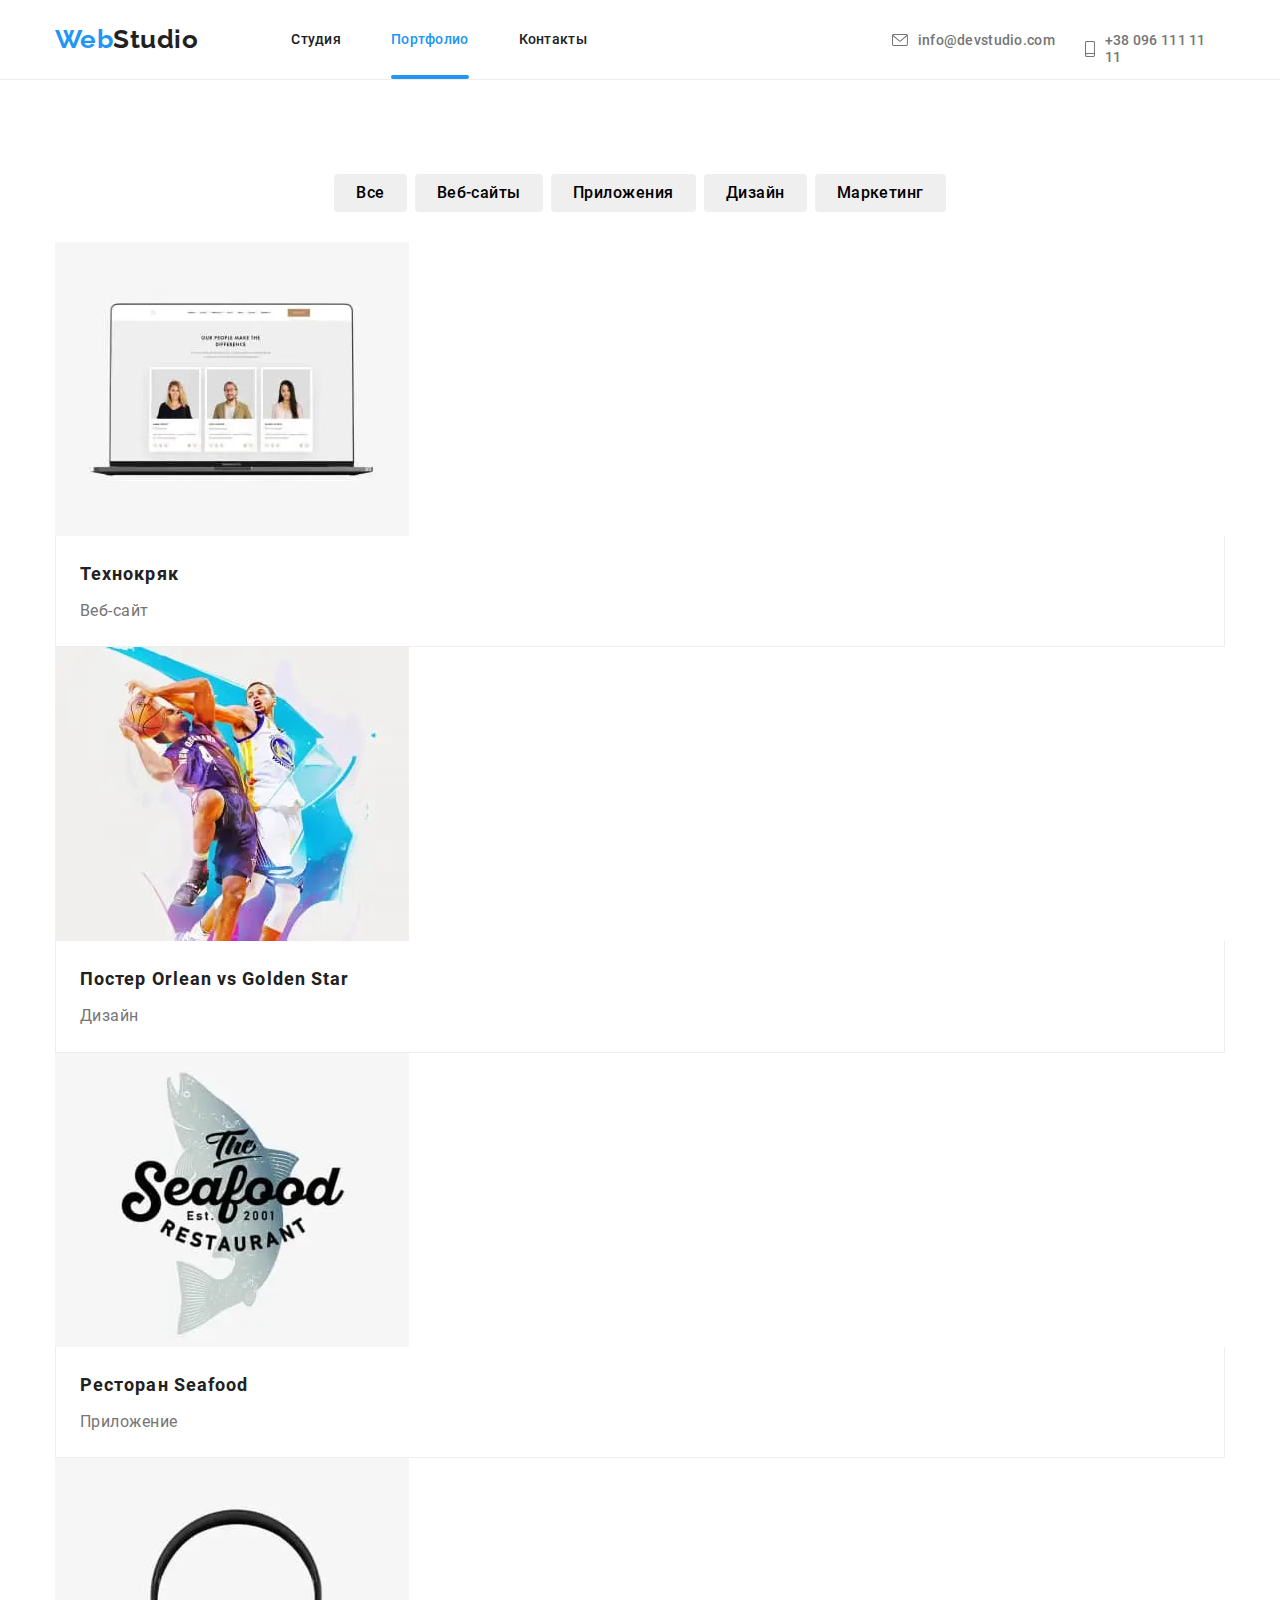
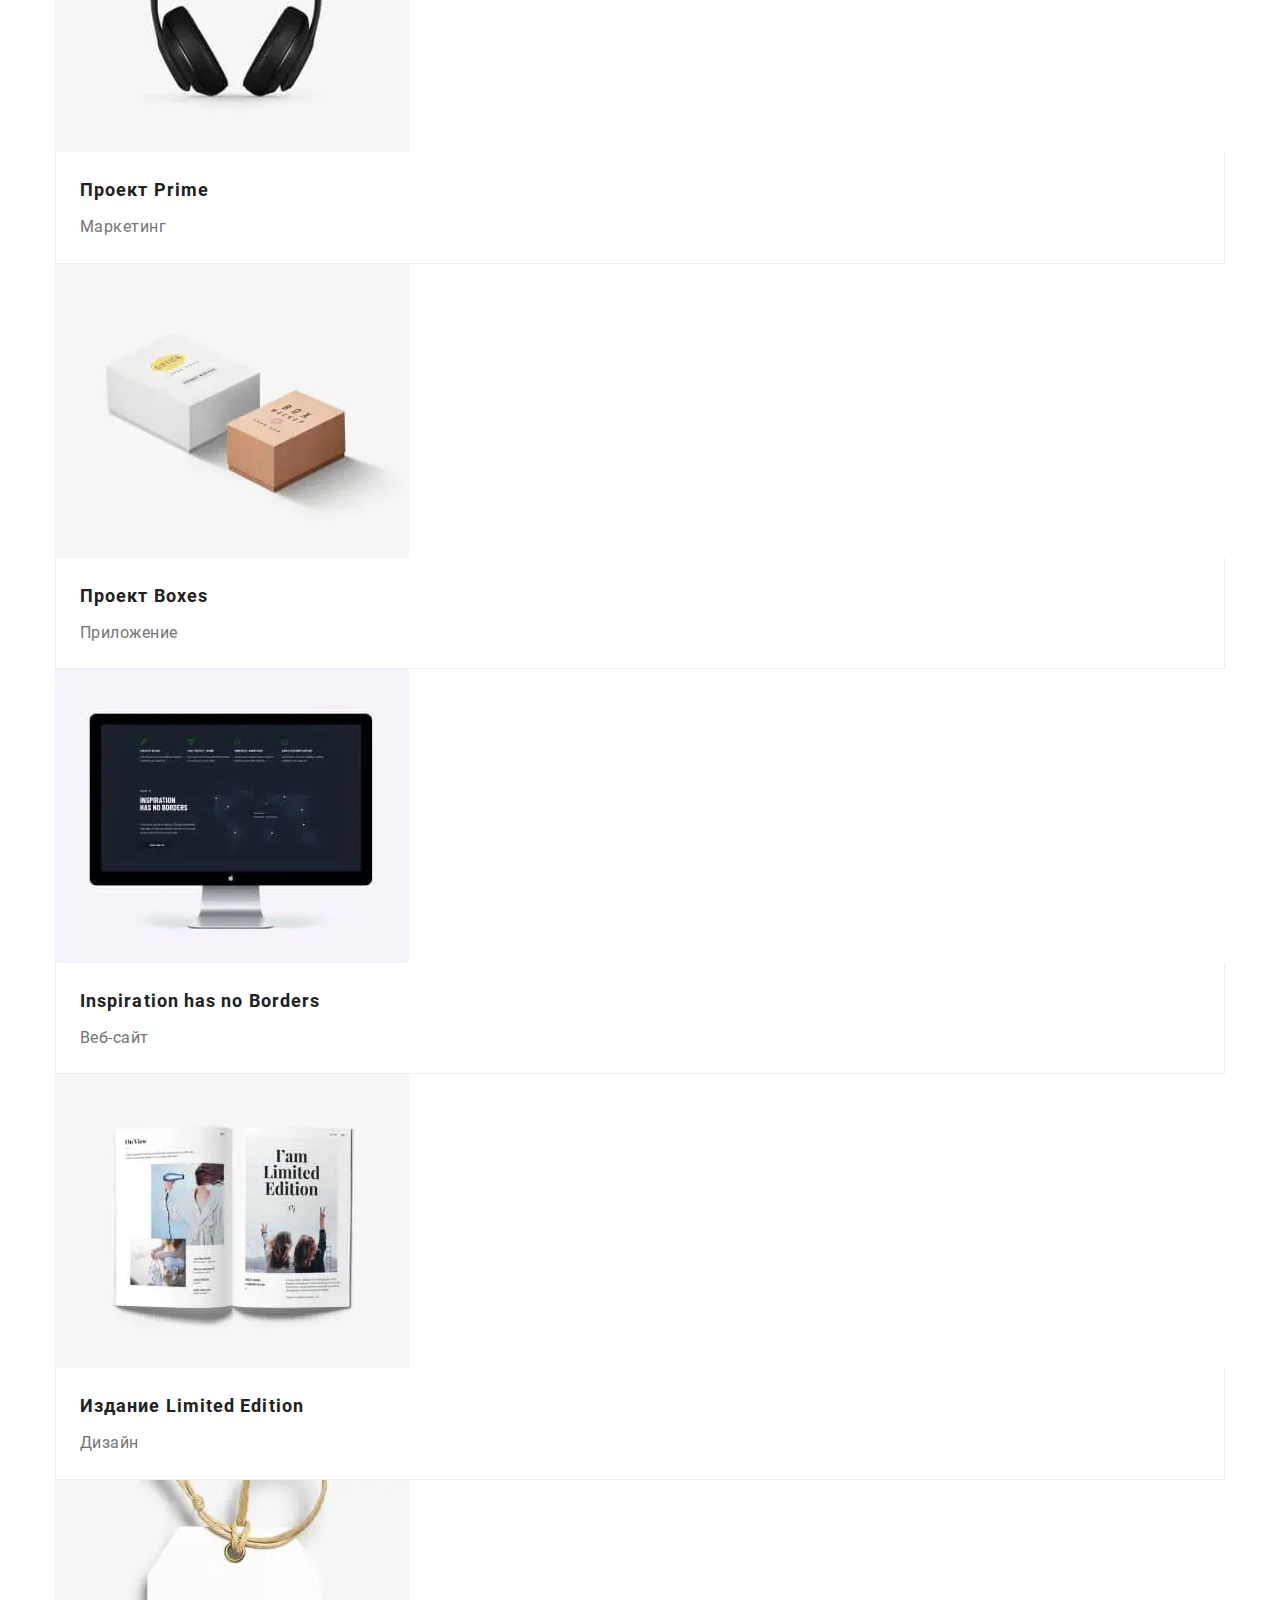
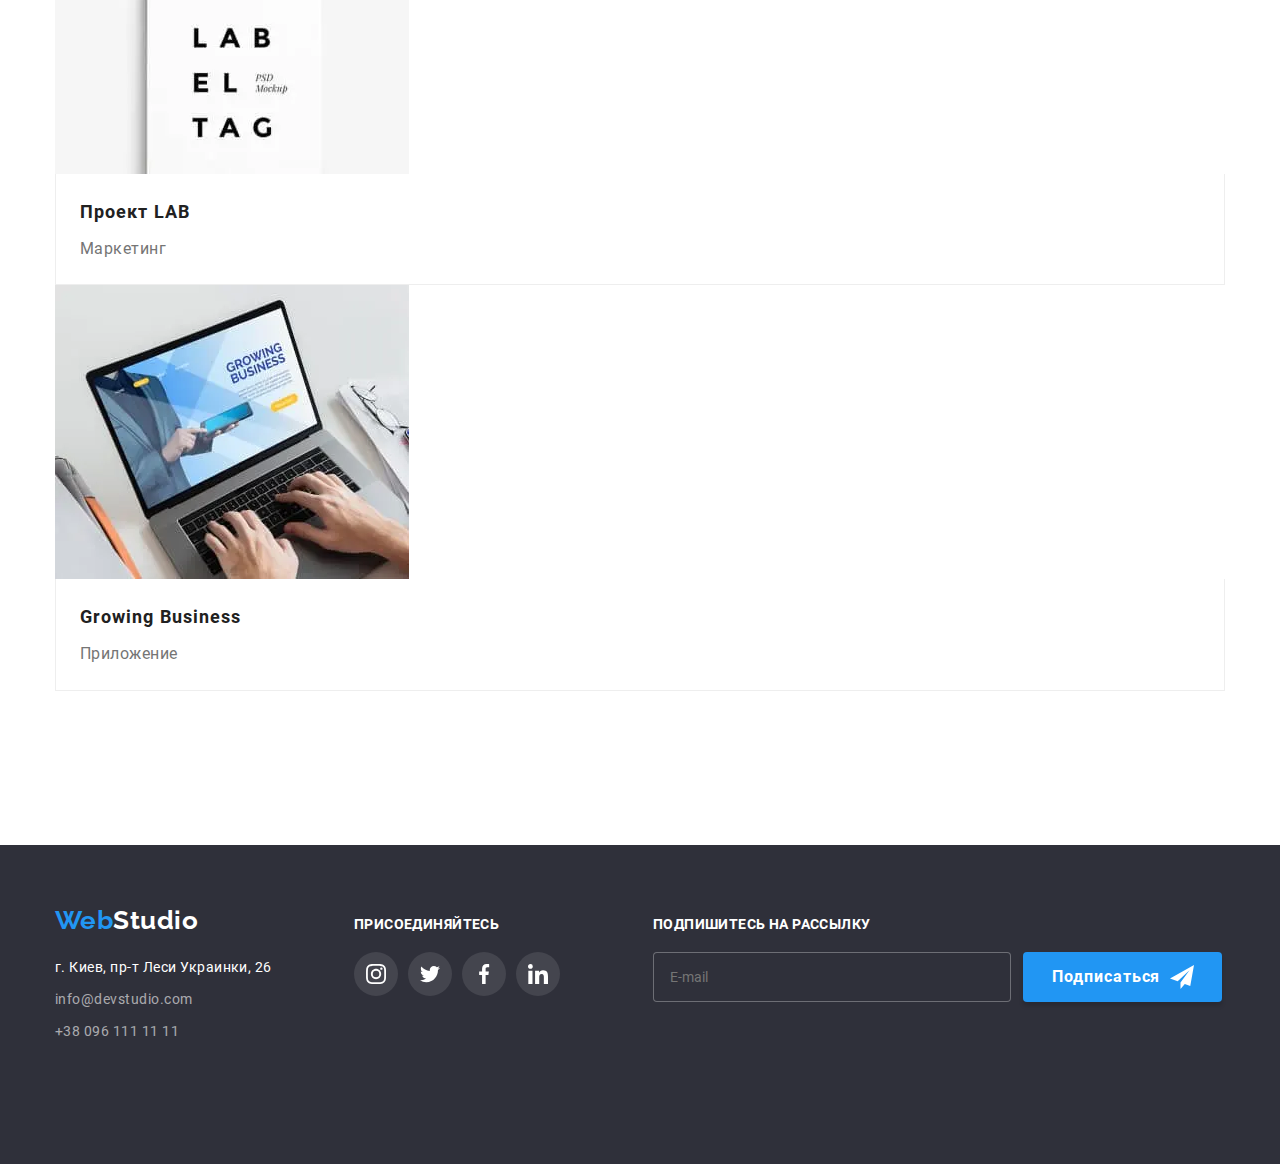
==== commit 93ce24f8: "portfolio card mobile version" ====
--- a/portfolio.html
+++ b/portfolio.html
@@ -99,30 +99,35 @@
                         <a class="card__link" href="">
                             <div class="card__image">
                                 <picture>
-                                    <source 
-                                    srcset="
-                                        ./images/portfolio/optimisized-webp/portfolio__1.webp 1x,
-                                        ./images/portfolio/optimisized-webp/portfolio__1@2x.webp 2x,
-                                        ./images/portfolio/optimisized-webp/portfolio__1@3x.webp 3x,
-                                        ./images/portfolio/optimisized-jpg/portfolio__1.jpg 1x,
-                                        ./images/portfolio/optimisized-jpg/portfolio__1@2x.jpg 2x,
-                                        ./images/portfolio/optimisized-jpg/portfolio__1@3x.jpg 3x
+                                    <source srcset="
+                                        ./images/portfolio/optimisized-webp/mob/portfolio__1__mob.webp 1x,
+                                        ./images/portfolio/optimisized-webp/mob/portfolio__1__mob@2x.webp 2x,
+                                        ./images/portfolio/optimisized-webp/mob/portfolio__1__mob@3x.webp 3x,
+                                        ./images/portfolio/optimisized-jpg/mob/portfolio__1__mob.jpg 1x,
+                                        ./images/portfolio/optimisized-jpg/mob/portfolio__1__mob@2x.jpg 2x,
+                                        ./images/portfolio/optimisized-jpg/mob/portfolio__1__mob@3x.jpg 3x
+                                        " 
+                                        media="(max-width: 767px)" type="image/webp">
+                                    <source srcset="
+                                        ./images/portfolio/optimisized-webp/tab/portfolio__1__tab.webp 1x,
+                                        ./images/portfolio/optimisized-webp/tab/portfolio__1__tab@2x.webp 2x,
+                                        ./images/portfolio/optimisized-webp/tab/portfolio__1__tab@3x.webp 3x,
+                                        ./images/portfolio/optimisized-jpg/tab/portfolio__1__tab.jpg 1x,
+                                        ./images/portfolio/optimisized-jpg/tab/portfolio__1__tab@2x.jpg 2x,
+                                        ./images/portfolio/optimisized-jpg/tab/portfolio__1__tab@3x.jpg 3x
+                                        " 
+                                        media="(min-width: 768px)" type="image/webp">
+                                    <source srcset="
+                                        ./images/portfolio/optimisized-webp/desk/portfolio__1__desk.webp 1x,
+                                        ./images/portfolio/optimisized-webp/desk/portfolio__1__desk@2x.webp 2x,
+                                        ./images/portfolio/optimisized-webp/desk/portfolio__1__desk@3x.webp 3x,
+                                        ./images/portfolio/optimisized-jpg/desk/portfolio__1__desk.jpg 1x,
+                                        ./images/portfolio/optimisized-jpg/desk/portfolio__1__desk@2x.jpg 2x,
+                                        ./images/portfolio/optimisized-jpg/desk/portfolio__1__desk@3x.jpg 3x
                                         "
-                                    media="(min-width: 1200px)" type="image/webp" 
-                                    type="image/webp">
-                                    <!-- <source srcset="
-                                                            ./images/team/optimisized-webp/team__1__tab.webp 1x,
-                                                            ./images/team/optimisized-webp/team__1__tab@2x.webp 2x,
-                                                            ./images/team/optimisized-webp/team__1__tab@3x.webp 3x,
-                                                            ./images/team/optimisized-jpg/team__1__tab.jpg 1x,
-                                                            ./images/team/optimisized-jpg/team__1__tab@2x.jpg 2x,
-                                                            ./images/team/optimisized-jpg/team__1__tab@3x.jpg 3x
-                                                            " media="(max-width: 1199px)" type="image/webp">
-                                    <source srcset="
-                                                            ./images/team/optimisized-webp/team__1__desk.webp,
-                                                            ./images/team/optimisized-jpg/team__1__desk.jpg,
-                                                            " media="(min-width: 1200px)" type="image/webp"> -->
-                                    <img src="./images/portfolio/optimisized-jpg/portfolio__1@2x.jpg" 
+                                        media="(min-width: 1200px)" type="image/webp">                                   
+                                    <img 
+                                    src="./images/portfolio/optimisized-jpg/tab/portfolio__1__tab@2x.jpg" 
                                     alt="На экране три карточки контакта">
                                 </picture>
                                 <div class="card__overlay">
@@ -140,8 +145,34 @@
                     <li class="card__item">
                         <a class="card__link" href="">
                             <div class="card__image">
-                            <img src=./images/images-optimisized/jpg/portfolio-2.jpg
-                                alt="Два баскетболиста с мячом" width="370" height="294">
+                            <picture>
+                                <source srcset="
+                                                                    ./images/portfolio/optimisized-webp/mob/portfolio__2__mob.webp 1x,
+                                                                    ./images/portfolio/optimisized-webp/mob/portfolio__2__mob@2x.webp 2x,
+                                                                    ./images/portfolio/optimisized-webp/mob/portfolio__2__mob@3x.webp 3x,
+                                                                    ./images/portfolio/optimisized-jpg/mob/portfolio__2__mob.jpg 1x,
+                                                                    ./images/portfolio/optimisized-jpg/mob/portfolio__2__mob@2x.jpg 2x,
+                                                                    ./images/portfolio/optimisized-jpg/mob/portfolio__2__mob@3x.jpg 3x
+                                                                    " media="(max-width: 767px)" type="image/webp">
+                                <source srcset="
+                                                                    ./images/portfolio/optimisized-webp/tab/portfolio__2__tab.webp 1x,
+                                                                    ./images/portfolio/optimisized-webp/tab/portfolio__2__tab@2x.webp 2x,
+                                                                    ./images/portfolio/optimisized-webp/tab/portfolio__2__tab@3x.webp 3x,
+                                                                    ./images/portfolio/optimisized-jpg/tab/portfolio__2__tab.jpg 1x,
+                                                                    ./images/portfolio/optimisized-jpg/tab/portfolio__2__tab@2x.jpg 2x,
+                                                                    ./images/portfolio/optimisized-jpg/tab/portfolio__2__tab@3x.jpg 3x
+                                                                    " media="(min-width: 768px)" type="image/webp">
+                                <source srcset="
+                                                                    ./images/portfolio/optimisized-webp/desk/portfolio__2__desk.webp 1x,
+                                                                    ./images/portfolio/optimisized-webp/desk/portfolio__2__desk@2x.webp 2x,
+                                                                    ./images/portfolio/optimisized-webp/desk/portfolio__2__desk@3x.webp 3x,
+                                                                    ./images/portfolio/optimisized-jpg/desk/portfolio__2__desk.jpg 1x,
+                                                                    ./images/portfolio/optimisized-jpg/desk/portfolio__2__desk@2x.jpg 2x,
+                                                                    ./images/portfolio/optimisized-jpg/desk/portfolio__2__desk@3x.jpg 3x
+                                                                    " media="(min-width: 1200px)" type="image/webp">
+                                <img src="./images/portfolio/optimisized-jpg/tab/portfolio__2__tab@2x.jpg" 
+                                alt="Два баскетболиста с мячом">
+                            </picture>
                             <div class="card__overlay">
                                 <p class="card__summary">Технокряк это современная площадка распространения коронавируса.
                                     Компании используют эту платформу для цифрового
@@ -157,8 +188,34 @@
                     <li class="card__item">
                         <a class="card__link" href="">
                             <div class="card__image">
-                            <img src=./images/images-optimisized/jpg/portfolio-3.jpg
-                                alt="Логотип рыбного ресторана" width="370" height="294">
+                                <picture>
+                                    <source srcset="
+                                    ./images/portfolio/optimisized-webp/mob/portfolio__3__mob.webp 1x,
+                                    ./images/portfolio/optimisized-webp/mob/portfolio__3__mob@2x.webp 2x,
+                                    ./images/portfolio/optimisized-webp/mob/portfolio__3__mob@3x.webp 3x,
+                                    ./images/portfolio/optimisized-jpg/mob/portfolio__3__mob.jpg 1x,
+                                    ./images/portfolio/optimisized-jpg/mob/portfolio__3__mob@2x.jpg 2x,
+                                    ./images/portfolio/optimisized-jpg/mob/portfolio__3__mob@3x.jpg 3x
+                                    " media="(max-width: 767px)" type="image/webp">
+                                    <source srcset="
+                                    ./images/portfolio/optimisized-webp/tab/portfolio__3__tab.webp 1x,
+                                    ./images/portfolio/optimisized-webp/tab/portfolio__3__tab@2x.webp 2x,
+                                    ./images/portfolio/optimisized-webp/tab/portfolio__3__tab@3x.webp 3x,
+                                    ./images/portfolio/optimisized-jpg/tab/portfolio__3__tab.jpg 1x,
+                                    ./images/portfolio/optimisized-jpg/tab/portfolio__3__tab@2x.jpg 2x,
+                                    ./images/portfolio/optimisized-jpg/tab/portfolio__3__tab@3x.jpg 3x
+                                    " media="(min-width: 768px)" type="image/webp">
+                                    <source srcset="
+                                    ./images/portfolio/optimisized-webp/desk/portfolio__3__desk.webp 1x,
+                                    ./images/portfolio/optimisized-webp/desk/portfolio__3__desk@2x.webp 2x,
+                                    ./images/portfolio/optimisized-webp/desk/portfolio__3__desk@3x.webp 3x,
+                                    ./images/portfolio/optimisized-jpg/desk/portfolio__3__desk.jpg 1x,
+                                    ./images/portfolio/optimisized-jpg/desk/portfolio__3__desk@2x.jpg 2x,
+                                    ./images/portfolio/optimisized-jpg/desk/portfolio__3__desk@3x.jpg 3x
+                                    " media="(min-width: 1200px)" type="image/webp">
+                                    <img src="./images/portfolio/optimisized-jpg/tab/portfolio__3__tab@2x.jpg" 
+                                     alt="Логотип рыбного ресторана">
+                                </picture>
                             <div class="card__overlay">
                                 <p class="card__summary">Технокряк это современная площадка распространения коронавируса.
                                     Компании используют эту платформу для цифрового
@@ -174,8 +231,33 @@
                     <li class="card__item">
                         <a class="card__link" href="">
                             <div class="card__image">
-                            <img src=./images/images-optimisized/jpg/portfolio-4.jpg
-                                alt="Накладные наушники" width="370" height="294">
+<picture>
+    <source srcset="
+                                    ./images/portfolio/optimisized-webp/mob/portfolio__4__mob.webp 1x,
+                                    ./images/portfolio/optimisized-webp/mob/portfolio__4__mob@2x.webp 2x,
+                                    ./images/portfolio/optimisized-webp/mob/portfolio__4__mob@3x.webp 3x,
+                                    ./images/portfolio/optimisized-jpg/mob/portfolio__4__mob.jpg 1x,
+                                    ./images/portfolio/optimisized-jpg/mob/portfolio__4__mob@2x.jpg 2x,
+                                    ./images/portfolio/optimisized-jpg/mob/portfolio__4__mob@3x.jpg 3x
+                                    " media="(max-width: 767px)" type="image/webp">
+    <source srcset="
+                                    ./images/portfolio/optimisized-webp/tab/portfolio__4__tab.webp 1x,
+                                    ./images/portfolio/optimisized-webp/tab/portfolio__4__tab@2x.webp 2x,
+                                    ./images/portfolio/optimisized-webp/tab/portfolio__4__tab@3x.webp 3x,
+                                    ./images/portfolio/optimisized-jpg/tab/portfolio__4__tab.jpg 1x,
+                                    ./images/portfolio/optimisized-jpg/tab/portfolio__4__tab@2x.jpg 2x,
+                                    ./images/portfolio/optimisized-jpg/tab/portfolio__4__tab@3x.jpg 3x
+                                    " media="(min-width: 768px)" type="image/webp">
+    <source srcset="
+                                    ./images/portfolio/optimisized-webp/desk/portfolio__4__desk.webp 1x,
+                                    ./images/portfolio/optimisized-webp/desk/portfolio__4__desk@2x.webp 2x,
+                                    ./images/portfolio/optimisized-webp/desk/portfolio__4__desk@3x.webp 3x,
+                                    ./images/portfolio/optimisized-jpg/desk/portfolio__4__desk.jpg 1x,
+                                    ./images/portfolio/optimisized-jpg/desk/portfolio__4__desk@2x.jpg 2x,
+                                    ./images/portfolio/optimisized-jpg/desk/portfolio__4__desk@3x.jpg 3x
+                                    " media="(min-width: 1200px)" type="image/webp">
+    <img src="./images/portfolio/optimisized-jpg/tab/portfolio__4__tab@2x.jpg" alt="Накладные наушники">
+</picture>
                             <div class="card__overlay">
                                 <p class="card__summary">Технокряк это современная площадка распространения коронавируса.
                                     Компании используют эту платформу для цифрового
@@ -191,9 +273,34 @@
                     <li class="card__item">
                         <a class="card__link" href="">
                             <div class="card__image">
-                            <img src=./images/images-optimisized/jpg/portfolio-5.jpg
-                                alt="Две коробки: одна белая, другая крафт" width="370" height="294">
-                            <div class="card__overlay">
+<picture>
+    <source srcset="
+                                    ./images/portfolio/optimisized-webp/mob/portfolio__5__mob.webp 1x,
+                                    ./images/portfolio/optimisized-webp/mob/portfolio__5__mob@2x.webp 2x,
+                                    ./images/portfolio/optimisized-webp/mob/portfolio__5__mob@3x.webp 3x,
+                                    ./images/portfolio/optimisized-jpg/mob/portfolio__5__mob.jpg 1x,
+                                    ./images/portfolio/optimisized-jpg/mob/portfolio__5__mob@2x.jpg 2x,
+                                    ./images/portfolio/optimisized-jpg/mob/portfolio__5__mob@3x.jpg 3x
+                                    " media="(max-width: 767px)" type="image/webp">
+    <source srcset="
+                                    ./images/portfolio/optimisized-webp/tab/portfolio__5__tab.webp 1x,
+                                    ./images/portfolio/optimisized-webp/tab/portfolio__5__tab@2x.webp 2x,
+                                    ./images/portfolio/optimisized-webp/tab/portfolio__5__tab@3x.webp 3x,
+                                    ./images/portfolio/optimisized-jpg/tab/portfolio__5__tab.jpg 1x,
+                                    ./images/portfolio/optimisized-jpg/tab/portfolio__5__tab@2x.jpg 2x,
+                                    ./images/portfolio/optimisized-jpg/tab/portfolio__5__tab@3x.jpg 3x
+                                    " media="(min-width: 768px)" type="image/webp">
+    <source srcset="
+                                    ./images/portfolio/optimisized-webp/desk/portfolio__5__desk.webp 1x,
+                                    ./images/portfolio/optimisized-webp/desk/portfolio__5__desk@2x.webp 2x,
+                                    ./images/portfolio/optimisized-webp/desk/portfolio__5__desk@3x.webp 3x,
+                                    ./images/portfolio/optimisized-jpg/desk/portfolio__5__desk.jpg 1x,
+                                    ./images/portfolio/optimisized-jpg/desk/portfolio__5__desk@2x.jpg 2x,
+                                    ./images/portfolio/optimisized-jpg/desk/portfolio__5__desk@3x.jpg 3x
+                                    " media="(min-width: 1200px)" type="image/webp">
+    <img src="./images/portfolio/optimisized-jpg/tab/portfolio__5__tab@2x.jpg" alt="Две коробки: одна белая, другая крафт">
+</picture>
+                              <div class="card__overlay">
                                 <p class="card__summary">Технокряк это современная площадка распространения коронавируса.
                                     Компании используют эту платформу для цифрового
                                     шпионажа и атак на защищённые сервера конкурентов.</p>
@@ -208,8 +315,34 @@
                     <li class="card__item">
                         <a class="card__link" href="">
                             <div class="card__image">
-                            <img src=./images/images-optimisized/jpg/portfolio-6.jpg
-                                alt="Монитор с изображением континентов" width="370" height="294">
+<picture>
+    <source srcset="
+                                    ./images/portfolio/optimisized-webp/mob/portfolio__6__mob.webp 1x,
+                                    ./images/portfolio/optimisized-webp/mob/portfolio__6__mob@2x.webp 2x,
+                                    ./images/portfolio/optimisized-webp/mob/portfolio__6__mob@3x.webp 3x,
+                                    ./images/portfolio/optimisized-jpg/mob/portfolio__6__mob.jpg 1x,
+                                    ./images/portfolio/optimisized-jpg/mob/portfolio__6__mob@2x.jpg 2x,
+                                    ./images/portfolio/optimisized-jpg/mob/portfolio__6__mob@3x.jpg 3x
+                                    " media="(max-width: 767px)" type="image/webp">
+    <source srcset="
+                                    ./images/portfolio/optimisized-webp/tab/portfolio__6__tab.webp 1x,
+                                    ./images/portfolio/optimisized-webp/tab/portfolio__6__tab@2x.webp 2x,
+                                    ./images/portfolio/optimisized-webp/tab/portfolio__6__tab@3x.webp 3x,
+                                    ./images/portfolio/optimisized-jpg/tab/portfolio__6__tab.jpg 1x,
+                                    ./images/portfolio/optimisized-jpg/tab/portfolio__6__tab@2x.jpg 2x,
+                                    ./images/portfolio/optimisized-jpg/tab/portfolio__6__tab@3x.jpg 3x
+                                    " media="(min-width: 768px)" type="image/webp">
+    <source srcset="
+                                    ./images/portfolio/optimisized-webp/desk/portfolio__6__desk.webp 1x,
+                                    ./images/portfolio/optimisized-webp/desk/portfolio__6__desk@2x.webp 2x,
+                                    ./images/portfolio/optimisized-webp/desk/portfolio__6__desk@3x.webp 3x,
+                                    ./images/portfolio/optimisized-jpg/desk/portfolio__6__desk.jpg 1x,
+                                    ./images/portfolio/optimisized-jpg/desk/portfolio__6__desk@2x.jpg 2x,
+                                    ./images/portfolio/optimisized-jpg/desk/portfolio__6__desk@3x.jpg 3x
+                                    " media="(min-width: 1200px)" type="image/webp">
+    <img src="./images/portfolio/optimisized-jpg/tab/portfolio__6__tab@2x.jpg"
+        alt="Монитор с изображением континентов">
+</picture>
                             <div class="card__overlay">
                                 <p class="card__summary">Технокряк это современная площадка распространения коронавируса.
                                     Компании используют эту платформу для цифрового
@@ -225,8 +358,33 @@
                     <li class="card__item">
                         <a class="card__link" href="">
                             <div class="card__image">
-                            <img src=./images/images-optimisized/jpg/portfolio-7.jpg
-                                alt="Открытый журнал с фото девушки, которая сушит волосы" width="370" height="294">
+<picture>
+    <source srcset="
+                                    ./images/portfolio/optimisized-webp/mob/portfolio__7__mob.webp 1x,
+                                    ./images/portfolio/optimisized-webp/mob/portfolio__7__mob@2x.webp 2x,
+                                    ./images/portfolio/optimisized-webp/mob/portfolio__7__mob@3x.webp 3x,
+                                    ./images/portfolio/optimisized-jpg/mob/portfolio__7__mob.jpg 1x,
+                                    ./images/portfolio/optimisized-jpg/mob/portfolio__7__mob@2x.jpg 2x,
+                                    ./images/portfolio/optimisized-jpg/mob/portfolio__7__mob@3x.jpg 3x
+                                    " media="(max-width: 767px)" type="image/webp">
+    <source srcset="
+                                    ./images/portfolio/optimisized-webp/tab/portfolio__7__tab.webp 1x,
+                                    ./images/portfolio/optimisized-webp/tab/portfolio__7__tab@2x.webp 2x,
+                                    ./images/portfolio/optimisized-webp/tab/portfolio__7__tab@3x.webp 3x,
+                                    ./images/portfolio/optimisized-jpg/tab/portfolio__7__tab.jpg 1x,
+                                    ./images/portfolio/optimisized-jpg/tab/portfolio__7__tab@2x.jpg 2x,
+                                    ./images/portfolio/optimisized-jpg/tab/portfolio__7__tab@3x.jpg 3x
+                                    " media="(min-width: 768px)" type="image/webp">
+    <source srcset="
+                                    ./images/portfolio/optimisized-webp/desk/portfolio__7__desk.webp 1x,
+                                    ./images/portfolio/optimisized-webp/desk/portfolio__7__desk@2x.webp 2x,
+                                    ./images/portfolio/optimisized-webp/desk/portfolio__7__desk@3x.webp 3x,
+                                    ./images/portfolio/optimisized-jpg/desk/portfolio__7__desk.jpg 1x,
+                                    ./images/portfolio/optimisized-jpg/desk/portfolio__7__desk@2x.jpg 2x,
+                                    ./images/portfolio/optimisized-jpg/desk/portfolio__7__desk@3x.jpg 3x
+                                    " media="(min-width: 1200px)" type="image/webp">
+    <img src="./images/portfolio/optimisized-jpg/tab/portfolio__7__tab@2x.jpg" alt="Открытый журнал с фото девушки, которая сушит волосы">
+</picture>
                             <div class="card__overlay">
                                 <p class="card__summary">Технокряк это современная площадка распространения коронавируса.
                                     Компании используют эту платформу для цифрового
@@ -242,9 +400,35 @@
                     <li class="card__item">
                         <a class="card__link" href="">
                             <div class="card__image">
-                            <img src=./images/images-optimisized/jpg/portfolio-8.jpg
-                                alt="Бирка белого цвета с бичёвкой" width="370" height="294">
-                            <div class="card__overlay">
+<picture>
+    <source srcset="
+                                    ./images/portfolio/optimisized-webp/mob/portfolio__8__mob.webp 1x,
+                                    ./images/portfolio/optimisized-webp/mob/portfolio__8__mob@2x.webp 2x,
+                                    ./images/portfolio/optimisized-webp/mob/portfolio__8__mob@3x.webp 3x,
+                                    ./images/portfolio/optimisized-jpg/mob/portfolio__8__mob.jpg 1x,
+                                    ./images/portfolio/optimisized-jpg/mob/portfolio__8__mob@2x.jpg 2x,
+                                    ./images/portfolio/optimisized-jpg/mob/portfolio__8__mob@3x.jpg 3x
+                                    " media="(max-width: 767px)" type="image/webp">
+    <source srcset="
+                                    ./images/portfolio/optimisized-webp/tab/portfolio__8__tab.webp 1x,
+                                    ./images/portfolio/optimisized-webp/tab/portfolio__8__tab@2x.webp 2x,
+                                    ./images/portfolio/optimisized-webp/tab/portfolio__8__tab@3x.webp 3x,
+                                    ./images/portfolio/optimisized-jpg/tab/portfolio__8__tab.jpg 1x,
+                                    ./images/portfolio/optimisized-jpg/tab/portfolio__8__tab@2x.jpg 2x,
+                                    ./images/portfolio/optimisized-jpg/tab/portfolio__8__tab@3x.jpg 3x
+                                    " media="(min-width: 768px)" type="image/webp">
+    <source srcset="
+                                    ./images/portfolio/optimisized-webp/desk/portfolio__8__desk.webp 1x,
+                                    ./images/portfolio/optimisized-webp/desk/portfolio__8__desk@2x.webp 2x,
+                                    ./images/portfolio/optimisized-webp/desk/portfolio__8__desk@3x.webp 3x,
+                                    ./images/portfolio/optimisized-jpg/desk/portfolio__8__desk.jpg 1x,
+                                    ./images/portfolio/optimisized-jpg/desk/portfolio__8__desk@2x.jpg 2x,
+                                    ./images/portfolio/optimisized-jpg/desk/portfolio__8__desk@3x.jpg 3x
+                                    " media="(min-width: 1200px)" type="image/webp">
+    <img src="./images/portfolio/optimisized-jpg/tab/portfolio__8__tab@2x.jpg"
+        alt="Бирка белого цвета с бичёвкой">
+</picture>
+                                <div class="card__overlay">
                                 <p class="card__summary">Технокряк это современная площадка распространения коронавируса.
                                     Компании используют эту платформу для цифрового
                                     шпионажа и атак на защищённые сервера конкурентов.</p>
@@ -259,8 +443,33 @@
                     <li class="card__item">
                         <a class="card__link" href="">
                             <div class="card__image">
-                            <img src=./images/images-optimisized/jpg/portfolio-9.jpg
-                                alt="Открытый ноутбук и руки на клавиатуре" width="370" height="294">
+<picture>
+    <source srcset="
+                                    ./images/portfolio/optimisized-webp/mob/portfolio__9__mob.webp 1x,
+                                    ./images/portfolio/optimisized-webp/mob/portfolio__9__mob@2x.webp 2x,
+                                    ./images/portfolio/optimisized-webp/mob/portfolio__9__mob@3x.webp 3x,
+                                    ./images/portfolio/optimisized-jpg/mob/portfolio__9__mob.jpg 1x,
+                                    ./images/portfolio/optimisized-jpg/mob/portfolio__9__mob@2x.jpg 2x,
+                                    ./images/portfolio/optimisized-jpg/mob/portfolio__9__mob@3x.jpg 3x
+                                    " media="(max-width: 767px)" type="image/webp">
+    <source srcset="
+                                    ./images/portfolio/optimisized-webp/tab/portfolio__9__tab.webp 1x,
+                                    ./images/portfolio/optimisized-webp/tab/portfolio__9__tab@2x.webp 2x,
+                                    ./images/portfolio/optimisized-webp/tab/portfolio__9__tab@3x.webp 3x,
+                                    ./images/portfolio/optimisized-jpg/tab/portfolio__9__tab.jpg 1x,
+                                    ./images/portfolio/optimisized-jpg/tab/portfolio__9__tab@2x.jpg 2x,
+                                    ./images/portfolio/optimisized-jpg/tab/portfolio__9__tab@3x.jpg 3x
+                                    " media="(min-width: 768px)" type="image/webp">
+    <source srcset="
+                                    ./images/portfolio/optimisized-webp/desk/portfolio__9__desk.webp 1x,
+                                    ./images/portfolio/optimisized-webp/desk/portfolio__9__desk@2x.webp 2x,
+                                    ./images/portfolio/optimisized-webp/desk/portfolio__9__desk@3x.webp 3x,
+                                    ./images/portfolio/optimisized-jpg/desk/portfolio__9__desk.jpg 1x,
+                                    ./images/portfolio/optimisized-jpg/desk/portfolio__9__desk@2x.jpg 2x,
+                                    ./images/portfolio/optimisized-jpg/desk/portfolio__9__desk@3x.jpg 3x
+                                    " media="(min-width: 1200px)" type="image/webp">
+    <img src="./images/portfolio/optimisized-jpg/tab/portfolio__9__tab@2x.jpg" alt="Открытый ноутбук и руки на клавиатуре">
+</picture>
                                 <div class="card__overlay">
                                     <p class="card__summary">Технокряк это современная площадка распространения коронавируса.
                                         Компании используют эту платформу для цифрового
--- a/css/main.min.css
+++ b/css/main.min.css
@@ -1,2 +1,2 @@
-/*! normalize.css v8.0.1 | MIT License | github.com/necolas/normalize.css */html{line-height:1.15;-webkit-text-size-adjust:100%}body{margin:0}main{display:block}h1{font-size:2em;margin:0.67em 0}hr{-webkit-box-sizing:content-box;box-sizing:content-box;height:0;overflow:visible}pre{font-family:monospace, monospace;font-size:1em}a{background-color:transparent}abbr[title]{border-bottom:none;text-decoration:underline;-webkit-text-decoration:underline dotted;text-decoration:underline dotted}b,strong{font-weight:bolder}code,kbd,samp{font-family:monospace, monospace;font-size:1em}small{font-size:80%}sub,sup{font-size:75%;line-height:0;position:relative;vertical-align:baseline}sub{bottom:-0.25em}sup{top:-0.5em}img{border-style:none}button,input,optgroup,select,textarea{font-family:inherit;font-size:100%;line-height:1.15;margin:0}button,input{overflow:visible}button,select{text-transform:none}[type='button'],[type='reset'],[type='submit'],button{-webkit-appearance:button}[type='button']::-moz-focus-inner,[type='reset']::-moz-focus-inner,[type='submit']::-moz-focus-inner,button::-moz-focus-inner{border-style:none;padding:0}[type='button']:-moz-focusring,[type='reset']:-moz-focusring,[type='submit']:-moz-focusring,button:-moz-focusring{outline:1px dotted ButtonText}fieldset{padding:0.35em 0.75em 0.625em}legend{-webkit-box-sizing:border-box;box-sizing:border-box;color:inherit;display:table;max-width:100%;padding:0;white-space:normal}progress{vertical-align:baseline}textarea{overflow:auto}[type='checkbox'],[type='radio']{-webkit-box-sizing:border-box;box-sizing:border-box;padding:0}[type='number']::-webkit-inner-spin-button,[type='number']::-webkit-outer-spin-button{height:auto}[type='search']{-webkit-appearance:textfield;outline-offset:-2px}[type='search']::-webkit-search-decoration{-webkit-appearance:none}::-webkit-file-upload-button{-webkit-appearance:button;font:inherit}details{display:block}summary{display:list-item}template{display:none}[hidden]{display:none}@font-face{font-family:'Roboto';font-style:normal;font-weight:400;src:url("../fonts/roboto-v20-latin_cyrillic-regular.eot");src:local(""),url("../fonts/roboto-v20-latin_cyrillic-regular.eot?#iefix") format("embedded-opentype"),url("../fonts/roboto-v20-latin_cyrillic-regular.woff2") format("woff2"),url("../fonts/roboto-v20-latin_cyrillic-regular.woff") format("woff"),url("../fonts/roboto-v20-latin_cyrillic-regular.ttf") format("truetype"),url("../fonts/roboto-v20-latin_cyrillic-regular.svg#Roboto") format("svg")}@font-face{font-family:'Roboto';font-style:normal;font-weight:500;src:url("../fonts/roboto-v20-latin_cyrillic-500.eot");src:local(""),url("../fonts/roboto-v20-latin_cyrillic-500.eot?#iefix") format("embedded-opentype"),url("../fonts/roboto-v20-latin_cyrillic-500.woff2") format("woff2"),url("../fonts/roboto-v20-latin_cyrillic-500.woff") format("woff"),url("../fonts/roboto-v20-latin_cyrillic-500.ttf") format("truetype"),url("../fonts/roboto-v20-latin_cyrillic-500.svg#Roboto") format("svg")}@font-face{font-family:'Roboto';font-style:normal;font-weight:700;src:url("../fonts/roboto-v20-latin_cyrillic-700.eot");src:local(""),url("../fonts/roboto-v20-latin_cyrillic-700.eot?#iefix") format("embedded-opentype"),url("../fonts/roboto-v20-latin_cyrillic-700.woff2") format("woff2"),url("../fonts/roboto-v20-latin_cyrillic-700.woff") format("woff"),url("../fonts/roboto-v20-latin_cyrillic-700.ttf") format("truetype"),url("../fonts/roboto-v20-latin_cyrillic-700.svg#Roboto") format("svg")}@font-face{font-family:'Roboto';font-style:normal;font-weight:900;src:url("../fonts/roboto-v20-latin_cyrillic-900.eot");src:local(""),url("../fonts/roboto-v20-latin_cyrillic-900.eot?#iefix") format("embedded-opentype"),url("../fonts/roboto-v20-latin_cyrillic-900.woff2") format("woff2"),url("../fonts/roboto-v20-latin_cyrillic-900.woff") format("woff"),url("../fonts/roboto-v20-latin_cyrillic-900.ttf") format("truetype"),url("../fonts/roboto-v20-latin_cyrillic-900.svg#Roboto") format("svg")}@font-face{font-family:'Raleway';font-style:normal;font-weight:700;src:url("../fonts/raleway-v18-latin-700.eot");src:local(""),url("../fonts/raleway-v18-latin-700.eot?#iefix") format("embedded-opentype"),url("../fonts/raleway-v18-latin-700.woff2") format("woff2"),url("../fonts/raleway-v18-latin-700.woff") format("woff"),url("../fonts/raleway-v18-latin-700.ttf") format("truetype"),url("../fonts/raleway-v18-latin-700.svg#Raleway") format("svg")}body{color:#212121;background-color:#fff;font-family:Roboto, sans-serif;font-style:normal;letter-spacing:0.03em}ul{list-style:none;margin:0;padding:0}a{color:#212121;text-decoration:none}h1,h2,h3,p{margin-top:0;margin-bottom:0}img{display:block;max-width:100%;height:auto}textarea{resize:none;padding:0}input{margin:0;padding:0}:active,:hover,:focus{outline-color:#2196f3;outline-offset:0}body.modal-open{overflow:hidden}.hero__button,.agreement__button{color:#fff;background-color:#2196f3;font-weight:700;font-size:16px;line-height:1.9;letter-spacing:0.06em;-webkit-box-shadow:0px 4px 4px rgba(0,0,0,0.15);box-shadow:0px 4px 4px rgba(0,0,0,0.15);border-style:none;border-radius:4px;outline-color:#fff;cursor:pointer}.container{padding-left:15px;padding-right:15px;margin-left:auto;margin-right:auto}@media screen and (min-width: 480px){.container{width:480px}}@media screen and (min-width: 768px){.container{width:768px}}@media screen and (min-width: 1200px){.container{width:1200px}}.logo{font-family:Raleway, sans-serif;font-weight:700;font-size:24px;line-height:1.2}@media screen and (min-width: 1200px){.logo{font-size:26px}}.logo__accent{color:#2196f3}.header{position:relative;background-color:#fff}.header__border{border-bottom:1px solid #ececec}.navigation{display:-webkit-box;display:-ms-flexbox;display:flex;-webkit-box-align:center;-ms-flex-align:center;align-items:center}@media screen and (max-width: 767px){.navigation{-webkit-box-pack:justify;-ms-flex-pack:justify;justify-content:space-between;min-height:60px}}.nav__button{position:absolute;top:10px;right:15px;z-index:2;display:-webkit-inline-box;display:-ms-inline-flexbox;display:inline-flex;margin:0;padding:0;border:none;background-color:transparent;-webkit-transition-property:fill;transition-property:fill;-webkit-transition-duration:250ms;transition-duration:250ms;-webkit-transition-timing-function:cubic-bezier(0.4, 0, 0.2, 1);transition-timing-function:cubic-bezier(0.4, 0, 0.2, 1)}.nav__button .close__mob{display:none}.nav__button.is-open .close__mob{display:block}.nav__button.is-open .menu__mob{display:none}.nav__button:hover,.nav__button:focus{fill:#2196f3;outline:none}@media screen and (min-width: 768px){.nav__button{display:none}}.site__nav{display:-webkit-box;display:-ms-flexbox;display:flex}@media screen and (max-width: 767px){.site__nav{display:none;position:absolute;z-index:1;top:0;left:0;width:100%;height:auto;background-color:#fff;padding:48px 40px;-webkit-box-shadow:0px 4px 4px rgba(0,0,0,0.15);box-shadow:0px 4px 4px rgba(0,0,0,0.15)}.site__nav.is-open{display:block}}@media screen and (max-width: 767px){.site-nav__list{margin-bottom:calc(151px + (302 - 151) * ((100vw - 300px) / (480 - 300)))}}@media screen and (min-width: 768px){.site-nav__list{display:-webkit-box;display:-ms-flexbox;display:flex;margin-left:88px;margin-right:84px}}@media screen and (min-width: 1200px){.site-nav__list{margin-left:93px;margin-right:305px}}.site-nav__item{position:relative}@media screen and (max-width: 767px){.site-nav__item:not(:last-child){margin-bottom:calc(16px + (32 - 16) * ((100vw - 300px) / (480 - 300)))}}@media screen and (min-width: 768px){.site-nav__item:not(:last-child){margin-right:50px}}.site-nav__link{display:block;padding-bottom:32px;padding-top:32px;font-weight:500;font-size:14px;line-height:1.1;letter-spacing:0.02em;-webkit-transition-property:color;transition-property:color;-webkit-transition-duration:250ms;transition-duration:250ms;-webkit-transition-timing-function:cubic-bezier(0.4, 0, 0.2, 1);transition-timing-function:cubic-bezier(0.4, 0, 0.2, 1)}@media screen and (max-width: 767px){.site-nav__link{padding-top:16px;padding-bottom:16px;font-size:calc(20px + (40 - 20) * ((100vw - 300px) / (480 - 300)))}}.site-nav__link:hover,.site-nav__link:focus{color:#2196f3;outline:none}.site-nav__link--current{color:#2196f3}@media screen and (min-width: 768px){.site-nav__link--current::after{position:absolute;content:'';display:block;width:100%;height:4px;border-radius:2px;background-color:#2196f3;margin-top:28px}}@media screen and (min-width: 768px){.contacts__mobile{display:none}}.contacts-mobile__item:not(:last-child){margin-bottom:calc(16px + (32 - 16) * ((100vw - 300px) / (480 - 300)))}.contacts-mobile__item:last-child{margin-bottom:64px}.contacts-mobile__link{font-weight:500;font-size:calc(12px + (24 - 12) * ((100vw - 300px) / (480 - 300)));line-height:1.2;letter-spacing:0.02em;color:#757575;-webkit-transition-property:color font-size;transition-property:color font-size;-webkit-transition-duration:250ms;transition-duration:250ms;-webkit-transition-timing-function:cubic-bezier(0.4, 0, 0.2, 1);transition-timing-function:cubic-bezier(0.4, 0, 0.2, 1)}.contacts-mobile__link:hover,.contacts-mobile__link:focus{color:#2196f3;font-size:calc(17px + (34 - 17) * ((100vw - 300px) / (480 - 300)));outline:none}@media screen and (max-width: 767px){.contacts{display:none}}@media screen and (min-width: 768px){.contacts{margin-top:21px}}@media screen and (min-width: 1200px){.contacts{display:-webkit-box;display:-ms-flexbox;display:flex;margin-top:32px}}.contacts__item:not(:last-child){margin-right:30px}@media screen and (max-width: 1199px){.contacts__item:not(:last-child){margin-bottom:10px}}.contacts__icon{margin-right:10px;fill:currentColor}.contacts__link{display:-webkit-box;display:-ms-flexbox;display:flex;-webkit-box-align:center;-ms-flex-align:center;align-items:center;font-weight:500;font-size:12px;line-height:1.2;letter-spacing:0.02em;color:#757575;-webkit-transition-property:color;transition-property:color;-webkit-transition-duration:250ms;transition-duration:250ms;-webkit-transition-timing-function:cubic-bezier(0.4, 0, 0.2, 1);transition-timing-function:cubic-bezier(0.4, 0, 0.2, 1)}@media screen and (min-width: 1200px){.contacts__link{font-size:14px}}.contacts__link:hover,.contacts__link:focus{color:#2196f3;outline:none}.mob-social__list{display:-webkit-box;display:-ms-flexbox;display:flex}@media screen and (min-width: 768px){.mob-social__list{display:none}}.mob-social__item:not(:last-child){padding-right:10px;margin-right:10px;border-right:1px solid rgba(33,33,33,0.2)}.mob-social__link{font-weight:500;font-size:calc(9px + (18 - 9) * ((100vw - 300px) / (480 - 300)));line-height:1.2;letter-spacing:0.02em;color:#757575;-webkit-transition-property:color;transition-property:color;-webkit-transition-duration:250ms;transition-duration:250ms;-webkit-transition-timing-function:cubic-bezier(0.4, 0, 0.2, 1);transition-timing-function:cubic-bezier(0.4, 0, 0.2, 1)}.mob-social__link:hover,.mob-social__link:focus{color:#2196f3;outline:none}.hero{background-color:#2f303a}.hero__overlay{margin-left:auto;margin-right:auto;text-align:center;background-repeat:no-repeat;background-position:center;background-size:cover}@media screen and (max-width: 480px){.hero__overlay{height:calc(300px + (400 - 300) * ((100vw - 300px) / (480 - 300)));background-image:-webkit-gradient(linear, left top, right top, from(rgba(47,48,58,0.4)), to(rgba(47,48,58,0.4))),url(../images/hero-bgimage/optimisized-jpg/hero__mob.jpg);background-image:linear-gradient(to right, rgba(47,48,58,0.4), rgba(47,48,58,0.4)),url(../images/hero-bgimage/optimisized-jpg/hero__mob.jpg)}}@media screen and (max-width: 480px) and (min-device-pixel-ratio: 2), screen and (max-width: 480px) and (-webkit-min-device-pixel-ratio: 2), screen and (max-width: 480px) and (min-resolution: 192dpi), screen and (max-width: 480px) and (min-resolution: 2dppx){.hero__overlay{background-image:-webkit-gradient(linear, left top, right top, from(rgba(47,48,58,0.4)), to(rgba(47,48,58,0.4))),url(../images/hero-bgimage/optimisized-jpg/hero__mob@2x.jpg);background-image:linear-gradient(to right, rgba(47,48,58,0.4), rgba(47,48,58,0.4)),url(../images/hero-bgimage/optimisized-jpg/hero__mob@2x.jpg)}}@media screen and (max-width: 480px) and (min-device-pixel-ratio: 3), screen and (max-width: 480px) and (-webkit-min-device-pixel-ratio: 3), screen and (max-width: 480px) and (min-resolution: 288dpi), screen and (max-width: 480px) and (min-resolution: 3dppx){.hero__overlay{background-image:-webkit-gradient(linear, left top, right top, from(rgba(47,48,58,0.4)), to(rgba(47,48,58,0.4))),url(../images/hero-bgimage/optimisized-jpg/hero__mob@3x.jpg);background-image:linear-gradient(to right, rgba(47,48,58,0.4), rgba(47,48,58,0.4)),url(../images/hero-bgimage/optimisized-jpg/hero__mob@3x.jpg)}}@media screen and (min-width: 480px) and (max-width: 767px){.hero__overlay{width:100%;max-width:480px;height:400px;background-image:-webkit-gradient(linear, left top, right top, from(rgba(47,48,58,0.4)), to(rgba(47,48,58,0.4))),url(../images/hero-bgimage/optimisized-jpg/hero__mob.jpg);background-image:linear-gradient(to right, rgba(47,48,58,0.4), rgba(47,48,58,0.4)),url(../images/hero-bgimage/optimisized-jpg/hero__mob.jpg)}}@media screen and (min-width: 480px) and (max-width: 767px) and (min-device-pixel-ratio: 2), screen and (min-width: 480px) and (max-width: 767px) and (-webkit-min-device-pixel-ratio: 2), screen and (min-width: 480px) and (max-width: 767px) and (min-resolution: 192dpi), screen and (min-width: 480px) and (max-width: 767px) and (min-resolution: 2dppx){.hero__overlay{background-image:-webkit-gradient(linear, left top, right top, from(rgba(47,48,58,0.4)), to(rgba(47,48,58,0.4))),url(../images/hero-bgimage/optimisized-jpg/hero__mob@2x.jpg);background-image:linear-gradient(to right, rgba(47,48,58,0.4), rgba(47,48,58,0.4)),url(../images/hero-bgimage/optimisized-jpg/hero__mob@2x.jpg)}}@media screen and (min-width: 480px) and (max-width: 767px) and (min-device-pixel-ratio: 3), screen and (min-width: 480px) and (max-width: 767px) and (-webkit-min-device-pixel-ratio: 3), screen and (min-width: 480px) and (max-width: 767px) and (min-resolution: 288dpi), screen and (min-width: 480px) and (max-width: 767px) and (min-resolution: 3dppx){.hero__overlay{background-image:-webkit-gradient(linear, left top, right top, from(rgba(47,48,58,0.4)), to(rgba(47,48,58,0.4))),url(../images/hero-bgimage/optimisized-jpg/hero__mob@3x.jpg);background-image:linear-gradient(to right, rgba(47,48,58,0.4), rgba(47,48,58,0.4)),url(../images/hero-bgimage/optimisized-jpg/hero__mob@3x.jpg)}}@media screen and (min-width: 768px){.hero__overlay{width:100%;max-width:768px;height:400px;background-image:-webkit-gradient(linear, left top, right top, from(rgba(47,48,58,0.4)), to(rgba(47,48,58,0.4))),url(../images/hero-bgimage/optimisized-jpg/hero__tablet.jpg);background-image:linear-gradient(to right, rgba(47,48,58,0.4), rgba(47,48,58,0.4)),url(../images/hero-bgimage/optimisized-jpg/hero__tablet.jpg)}}@media screen and (min-width: 768px) and (min-device-pixel-ratio: 2), screen and (min-width: 768px) and (-webkit-min-device-pixel-ratio: 2), screen and (min-width: 768px) and (min-resolution: 192dpi), screen and (min-width: 768px) and (min-resolution: 2dppx){.hero__overlay{background-image:-webkit-gradient(linear, left top, right top, from(rgba(47,48,58,0.4)), to(rgba(47,48,58,0.4))),url(../images/hero-bgimage/optimisized-jpg/hero__tablet@2x.jpg);background-image:linear-gradient(to right, rgba(47,48,58,0.4), rgba(47,48,58,0.4)),url(../images/hero-bgimage/optimisized-jpg/hero__tablet@2x.jpg)}}@media screen and (min-width: 768px) and (min-device-pixel-ratio: 3), screen and (min-width: 768px) and (-webkit-min-device-pixel-ratio: 3), screen and (min-width: 768px) and (min-resolution: 288dpi), screen and (min-width: 768px) and (min-resolution: 3dppx){.hero__overlay{background-image:-webkit-gradient(linear, left top, right top, from(rgba(47,48,58,0.4)), to(rgba(47,48,58,0.4))),url(../images/hero-bgimage/optimisized-jpg/hero__tablet@3x.jpg);background-image:linear-gradient(to right, rgba(47,48,58,0.4), rgba(47,48,58,0.4)),url(../images/hero-bgimage/optimisized-jpg/hero__tablet@3x.jpg)}}@media screen and (min-width: 1200px){.hero__overlay{width:100%;max-width:1600px;height:600px;background-image:-webkit-gradient(linear, left top, right top, from(rgba(47,48,58,0.4)), to(rgba(47,48,58,0.4))),url(../images/hero-bgimage/optimisized-jpg/hero__desktop.jpg);background-image:linear-gradient(to right, rgba(47,48,58,0.4), rgba(47,48,58,0.4)),url(../images/hero-bgimage/optimisized-jpg/hero__desktop.jpg)}}@media screen and (min-width: 1200px) and (min-device-pixel-ratio: 2), screen and (min-width: 1200px) and (-webkit-min-device-pixel-ratio: 2), screen and (min-width: 1200px) and (min-resolution: 192dpi), screen and (min-width: 1200px) and (min-resolution: 2dppx){.hero__overlay{background-image:-webkit-gradient(linear, left top, right top, from(rgba(47,48,58,0.4)), to(rgba(47,48,58,0.4))),url(../images/hero-bgimage/optimisized-jpg/hero__desktop@2x.jpg);background-image:linear-gradient(to right, rgba(47,48,58,0.4), rgba(47,48,58,0.4)),url(../images/hero-bgimage/optimisized-jpg/hero__desktop@2x.jpg)}}@media screen and (min-width: 1200px) and (min-device-pixel-ratio: 3), screen and (min-width: 1200px) and (-webkit-min-device-pixel-ratio: 3), screen and (min-width: 1200px) and (min-resolution: 288dpi), screen and (min-width: 1200px) and (min-resolution: 3dppx){.hero__overlay{background-image:-webkit-gradient(linear, left top, right top, from(rgba(47,48,58,0.4)), to(rgba(47,48,58,0.4))),url(../mages/hero-bgimage/optimisized-jpg/hero__desktop@3x.jpg);background-image:linear-gradient(to right, rgba(47,48,58,0.4), rgba(47,48,58,0.4)),url(../mages/hero-bgimage/optimisized-jpg/hero__desktop@3x.jpg)}}.hero__picture{position:relative}.hero__essense{position:absolute;top:50%;left:50%;-webkit-transform:translate(-50%, -50%);transform:translate(-50%, -50%)}.hero__title{width:360px;font-size:26px;line-height:1.6;font-weight:900;color:#fff;letter-spacing:0.06em;text-transform:uppercase;margin-bottom:30px}@media screen and (max-width: 480px){.hero__title{font-size:calc(19px + (26 - 19) * ((100vw - 300px) / (480 - 300)))}}@media screen and (min-width: 1200px){.hero__title{width:696px;font-size:44px;line-height:1.4}}.hero__button{padding-top:10px;padding-right:32px;padding-bottom:10px;padding-left:32px;border-style:none}@media screen and (max-width: 479px){.hero__button{width:calc(150px + (200 - 150) * ((100vw - 300px) / (480 - 300)));height:calc(38px + (50 - 38) * ((100vw - 300px) / (480 - 300)));font-size:calc(10px + (16 - 11) * ((100vw - 300px) / (480 - 300)));padding-top:calc(8px + (10 - 8) * ((100vw - 300px) / (480 - 300)));padding-right:calc(24px + (32 - 24) * ((100vw - 300px) / (480 - 300)));padding-bottom:calc(8px + (10 - 8) * ((100vw - 300px) / (480 - 300)));padding-left:calc(24px + (32 - 24) * ((100vw - 300px) / (480 - 300)))}}.benefit{padding-top:60px;padding-bottom:60px;background-color:#fff}@media screen and (min-width: 1200px){.benefit{padding-top:94px;padding-bottom:94px}}.benefit__title--hidden{position:absolute;clip:rect(0 0 0 0);width:1px;height:1px;margin:-1px}@media screen and (min-width: 768px){.benefit__list{display:-webkit-box;display:-ms-flexbox;display:flex;-ms-flex-wrap:wrap;flex-wrap:wrap}}@media screen and (max-width: 767px){.benefit__item:not(:last-child){margin-bottom:30px}}@media screen and (min-width: 768px) and (max-width: 1199px){.benefit__item{-ms-flex-preferred-size:calc((100% - 30px) / 2);flex-basis:calc((100% - 30px) / 2)}.benefit__item:nth-child(2n+1){margin-right:30px}.benefit__item:nth-child(-n+2){margin-bottom:30px}}@media screen and (min-width: 1200px){.benefit__item{-ms-flex-preferred-size:calc((100% - 90px) / 4);flex-basis:calc((100% - 90px) / 4)}.benefit__item:not(:last-child){margin-right:30px}}.benefit__item::before{display:block;content:'';height:120px;background-color:#f5f4fa;background-position:50% 50%;background-repeat:no-repeat;border-radius:4px;margin-bottom:30px}.antenna::before{background-image:url(../images/svg/antenna.svg);background-size:70px}.clock::before{background-image:url(../images/svg/clock.svg);background-size:70px}.diagram::before{background-image:url(../images/svg/diagram.svg);background-size:70px}.astronaut::before{background-image:url(../images/svg/astronaut.svg);background-size:70px}.benefit__name{font-weight:700;font-size:14px;line-height:1.1;text-transform:uppercase;margin-bottom:10px}@media screen and (max-width: 767px){.benefit__name{text-align:center}}.benefit__essence{color:#757575;font-size:14px;line-height:1.7}.activity{padding-bottom:94px}@media not screen and (min-width: 1200px){.activity{display:none}}.activity__title{font-weight:700;font-size:36px;line-height:1.2;text-align:center;margin-top:0;margin-bottom:50px}.activity__list{display:-webkit-box;display:-ms-flexbox;display:flex}.activity__item{position:relative;width:calc((100%-60px) / 3);margin-right:30px}.activity__item:nth-child(3n){margin-right:0}.activity__label{position:absolute;bottom:27px;left:0;width:100%;font-weight:700;font-size:14px;line-height:1.1;text-align:center;text-transform:uppercase;color:#fff}.activity__overlay::before{position:absolute;content:'';bottom:0;left:0;width:100%;height:70px;background-color:rgba(47,48,58,0.8)}.team{padding-top:60px;padding-bottom:60px;background-color:#f5f4fa}@media screen and (min-width: 1200px){.team{padding-top:94px;padding-bottom:94px}}.team__title{font-weight:700;font-size:28px;line-height:1.2;text-align:center;letter-spacing:0.03em;color:#212121;margin-bottom:30px}@media screen and (min-width: 1200px){.team__title{font-size:36px;margin-bottom:50px}}@media screen and (min-width: 768px){.team__list{display:-webkit-box;display:-ms-flexbox;display:flex;-ms-flex-wrap:wrap;flex-wrap:wrap}}.team__item{-webkit-box-shadow:0px 1px 3px rgba(0,0,0,0.12),0px 1px 1px rgba(0,0,0,0.14),0px 2px 1px rgba(0,0,0,0.2);box-shadow:0px 1px 3px rgba(0,0,0,0.12),0px 1px 1px rgba(0,0,0,0.14),0px 2px 1px rgba(0,0,0,0.2);border-radius:0px 0px 4px 4px;background-color:#fff}@media screen and (max-width: 767px){.team__item:not(:last-child){margin-bottom:30px}}@media screen and (min-width: 768px) and (max-width: 1199px){.team__item{-ms-flex-preferred-size:calc((100% - 30px) / 2);flex-basis:calc((100% - 30px) / 2)}.team__item:nth-child(2n+1){margin-right:30px}.team__item:nth-child(-n+2){margin-bottom:30px}}@media screen and (min-width: 1200px){.team__item{-ms-flex-preferred-size:calc((100% - 90px) / 4);flex-basis:calc((100% - 90px) / 4)}.team__item:not(:last-child){margin-right:30px}}.team__photo{width:450px;margin-bottom:30px}@media screen and (min-width: 768px){.team__photo{width:354px}}@media screen and (min-width: 1200px){.team__photo{width:270px}}.team__name{font-weight:500;font-size:16px;line-height:1.2;margin-bottom:10px;text-align:center}.team__position{color:#757575;font-size:16px;line-height:1.2;text-align:center;margin-bottom:16px}.team__social-list{display:-webkit-box;display:-ms-flexbox;display:flex;padding-bottom:24px;-webkit-box-align:center;-ms-flex-align:center;align-items:center;-webkit-box-pack:center;-ms-flex-pack:center;justify-content:center}.team__social-item:not(:last-child){margin-right:10px}.team__social-link{display:-webkit-inline-box;display:-ms-inline-flexbox;display:inline-flex;-webkit-box-align:center;-ms-flex-align:center;align-items:center;-webkit-box-pack:center;-ms-flex-pack:center;justify-content:center;width:44px;height:44px;border:none;border-radius:50%;fill:#afb1b8;-webkit-transition-property:color background-color;transition-property:color background-color;-webkit-transition-duration:250ms;transition-duration:250ms;-webkit-transition-timing-function:cubic-bezier(0.4, 0, 0.2, 1);transition-timing-function:cubic-bezier(0.4, 0, 0.2, 1)}.team__social-link:not(:last-child){margin-right:10px}.team__social-icon{width:20px;height:20px}.team__social-link:hover,.team__social-link:focus{background-color:#2196f3;fill:#fff;outline:none}.clients{padding-top:60px;padding-bottom:60px}@media screen and (min-width: 1200px){.clients{padding-top:94px;padding-bottom:94px}}.clients__title{font-weight:700;font-size:28px;line-height:1.2;text-align:center;letter-spacing:0.03em;margin-bottom:30px}@media screen and (min-width: 1200px){.clients__title{font-size:36px}}.clients__list{display:-webkit-box;display:-ms-flexbox;display:flex;-ms-flex-wrap:wrap;flex-wrap:wrap}@media screen and (max-width: 767px){.client__item{-ms-flex-preferred-size:calc((100% - 30px) / 2);flex-basis:calc((100% - 30px) / 2)}.client__item:nth-child(2n+1){margin-right:30px}.client__item:nth-child(-n+4){margin-bottom:30px}}@media screen and (min-width: 768px) and (max-width: 1199px){.client__item{-ms-flex-preferred-size:calc((100% - 60px) / 3);flex-basis:calc((100% - 60px) / 3)}.client__item:nth-child(-n+3){margin-bottom:30px}.client__item:not(:nth-child(1n+6)):not(:nth-child(3)){margin-right:30px}}@media screen and (min-width: 1200px){.client__item{-ms-flex-preferred-size:calc((100% - 150px) / 6);flex-basis:calc((100% - 150px) / 6);margin-bottom:0}.client__item:not(:last-child){margin-right:30px}}.clients__link{width:100%;display:-webkit-inline-box;display:-ms-inline-flexbox;display:inline-flex;-webkit-box-align:center;-ms-flex-align:center;align-items:center;-webkit-box-pack:center;-ms-flex-pack:center;justify-content:center;height:90px;border:1px solid #afb1b8;border-radius:4px;fill:#afb1b8;-webkit-transition-property:color border;transition-property:color border;-webkit-transition-duration:250ms;transition-duration:250ms;-webkit-transition-timing-function:cubic-bezier(0.4, 0, 0.2, 1);transition-timing-function:cubic-bezier(0.4, 0, 0.2, 1)}.clients__link:focus,.clients__link:hover{border:1px solid #2196f3;fill:#2196f3;outline:none}.footer{background-color:#2f303a;color:#fff;font-size:14px;line-height:1.7;padding-top:60px;padding-bottom:60px}@media screen and (max-width: 767px){.footer{text-align:center}}@media screen and (min-width: 768px) and (max-width: 1199px){.footer__contacts-tab{display:-webkit-box;display:-ms-flexbox;display:flex;-webkit-box-align:baseline;-ms-flex-align:baseline;align-items:baseline;-webkit-box-pack:center;-ms-flex-pack:center;justify-content:center}}@media screen and (min-width: 1200px){.footer__contacts-tab{display:-webkit-box;display:-ms-flexbox;display:flex;-webkit-box-align:baseline;-ms-flex-align:baseline;align-items:baseline}}@media screen and (min-width: 1200px){.footer__container{display:-webkit-box;display:-ms-flexbox;display:flex;-webkit-box-align:baseline;-ms-flex-align:baseline;align-items:baseline}}.footer__contacts{margin-bottom:60px}@media screen and (min-width: 768px){.footer__contacts{margin-right:165px;text-align:center}}@media screen and (min-width: 1200px){.footer__contacts{margin-right:82px;text-align:start}}.logo__footer{color:#fff}.footer__list{margin-top:20px}.footer__item:not(:last-child){margin-bottom:8px}.address{font-style:normal}.addressbox{color:rgba(255,255,255,0.6)}@media screen and (min-width: 768px){.join{text-align:center}}@media screen and (min-width: 1200px){.join{margin-right:93px;text-align:start}}.join__title{font-weight:700;font-size:14px;line-height:1.1;letter-spacing:0.03em;text-transform:uppercase;margin-bottom:20px}.join__list{display:-webkit-box;display:-ms-flexbox;display:flex;-webkit-box-pack:center;-ms-flex-pack:center;justify-content:center}.join__item:not(:last-child){margin-right:10px}.join__link{display:-webkit-inline-box;display:-ms-inline-flexbox;display:inline-flex;-webkit-box-align:center;-ms-flex-align:center;align-items:center;-webkit-box-pack:center;-ms-flex-pack:center;justify-content:center;width:44px;height:44px;border:none;border-radius:50%;fill:#fff;background-color:rgba(255,255,255,0.1);-webkit-transition-property:background-color;transition-property:background-color;-webkit-transition-duration:250ms;transition-duration:250ms;-webkit-transition-timing-function:cubic-bezier(0.4, 0, 0.2, 1);transition-timing-function:cubic-bezier(0.4, 0, 0.2, 1)}.join__icon{width:20px;height:20px}.join__link:hover,.join__link:focus{background-color:#2196f3;outline:none}.subscribe{margin-top:60px}@media screen and (min-width: 768px){.subscribe{margin-top:0;text-align:center}}@media screen and (min-width: 1200px){.subscribe{text-align:start}}.subscribe__label{font-weight:700;font-size:14px;line-height:1.1;letter-spacing:0.03em;text-transform:uppercase;margin-bottom:20px}@media screen and (min-width: 1200px){.subscribe__button-form{display:-webkit-box;display:-ms-flexbox;display:flex;margin:0}}.subscribe__input{display:block;border:1px solid rgba(255,255,255,0.3);-webkit-box-sizing:border-box;box-sizing:border-box;border-radius:4px;background-color:#2f303a;color:#fff;font-size:14px;padding:15px 16px;width:100%;margin-bottom:20px;-webkit-transition-property:border-color;transition-property:border-color;-webkit-transition-duration:250ms;transition-duration:250ms;-webkit-transition-timing-function:cubic-bezier(0.4, 0, 0.2, 1);transition-timing-function:cubic-bezier(0.4, 0, 0.2, 1)}@media screen and (min-width: 768px) and (max-width: 1199px){.subscribe__input{width:450px;margin-right:auto;margin-left:auto}}@media screen and (min-width: 1200px){.subscribe__input{width:358px;margin-right:12px;margin-bottom:0}}.subscribe__input:focus,.subscribe__input:hover{outline:none;border-color:#2196f3}.subscribe__button{display:-webkit-box;display:-ms-flexbox;display:flex;-webkit-box-pack:end;-ms-flex-pack:end;justify-content:flex-end;-webkit-box-align:center;-ms-flex-align:center;align-items:center;background-color:#2196f3;-webkit-box-shadow:0px 4px 4px rgba(0,0,0,0.15);box-shadow:0px 4px 4px rgba(0,0,0,0.15);border-radius:4px;border:0;padding:10px 28px 10px 29px;font-weight:700;font-size:16px;line-height:1.9;letter-spacing:0.06em;color:#fff;cursor:pointer;outline-color:#fff;margin:0 auto}.subscribe__icon{margin-left:10px;fill:#fff}.backdrop{z-index:3;position:fixed;top:0;left:0;width:100%;height:100%;padding-top:94px;padding-left:15px;padding-right:15px;overflow-y:scroll;background-color:rgba(0,0,0,0.2);opacity:1;-webkit-transition-property:opacity;transition-property:opacity;-webkit-transition-duration:250ms;transition-duration:250ms;-webkit-transition-timing-function:cubic-bezier(0.4, 0, 0.2, 1);transition-timing-function:cubic-bezier(0.4, 0, 0.2, 1)}.backdrop.is-hidden{opacity:0;pointer-events:none}.backdrop.is-hidden .modal{-webkit-transform:scale(0);transform:scale(0)}.modal{max-width:450px;width:100%;background-color:#fff;-webkit-box-shadow:0px 1px 3px rgba(0,0,0,0.12),0px 1px 1px rgba(0,0,0,0.14),0px 2px 1px rgba(0,0,0,0.2);box-shadow:0px 1px 3px rgba(0,0,0,0.12),0px 1px 1px rgba(0,0,0,0.14),0px 2px 1px rgba(0,0,0,0.2);border-radius:4px;opacity:1;-webkit-transition-property:opacity;transition-property:opacity;-webkit-transition-duration:250ms;transition-duration:250ms;-webkit-transition-timing-function:cubic-bezier(0.4, 0, 0.2, 1);transition-timing-function:cubic-bezier(0.4, 0, 0.2, 1)}@media screen and (min-width: 480px){.modal{position:absolute;right:0;left:0;margin:auto;max-width:450px;width:100%}}@media screen and (min-width: 1200px){.modal{max-width:528px;width:100%}}.modal__close-button{position:absolute;top:101px;right:23px;width:30px;height:30px;border-radius:50%;border:1px solid rgba(0,0,0,0.1);background:#fff;cursor:pointer}.modal__close-button:hover,.modal__close-button:focus{fill:#2196f3;outline:none}@media screen and (min-width: 480px){.modal__close-button{top:8px;right:8px}}.form{padding:40px}.form__title{font-weight:700;font-size:20px;line-height:1.1;text-align:center;margin-bottom:12px}.form__modal{margin-bottom:20px}.input__container{position:relative;display:-webkit-box;display:-ms-flexbox;display:flex;-webkit-box-orient:vertical;-webkit-box-direction:normal;-ms-flex-direction:column;flex-direction:column;margin-bottom:10px}.input__label{margin-bottom:4px;font-size:12px;line-height:1.2;color:#757575}.input__field{width:100%;border:1px solid rgba(33,33,33,0.2);border-radius:4px;padding-top:12px;padding-left:42px;padding-bottom:12px;-webkit-transition-property:border;transition-property:border;-webkit-transition-duration:250ms;transition-duration:250ms;-webkit-transition-timing-function:cubic-bezier(0.4, 0, 0.2, 1);transition-timing-function:cubic-bezier(0.4, 0, 0.2, 1)}.input__field:focus{border:1px solid #2196f3;outline:none}.input__icon{position:absolute;top:34px;left:15px;fill:currentColor;-webkit-transition-property:fill;transition-property:fill;-webkit-transition-duration:250ms;transition-duration:250ms;-webkit-transition-timing-function:cubic-bezier(0.4, 0, 0.2, 1);transition-timing-function:cubic-bezier(0.4, 0, 0.2, 1)}.input__field:focus+.input__icon{fill:#2196f3;outline:none}.input__comment{padding:12px 16px;height:120px}.input__comment::-webkit-input-placeholder{font-size:14px;line-height:1.2;letter-spacing:0.01em;color:rgba(117,117,117,0.5)}.input__comment:-ms-input-placeholder{font-size:14px;line-height:1.2;letter-spacing:0.01em;color:rgba(117,117,117,0.5)}.input__comment::-ms-input-placeholder{font-size:14px;line-height:1.2;letter-spacing:0.01em;color:rgba(117,117,117,0.5)}.input__comment::placeholder{font-size:14px;line-height:1.2;letter-spacing:0.01em;color:rgba(117,117,117,0.5)}@media screen and (min-width: 1200px){.input__comment::-webkit-input-placeholder{font-size:12px}.input__comment:-ms-input-placeholder{font-size:12px}.input__comment::-ms-input-placeholder{font-size:12px}.input__comment::placeholder{font-size:12px}}.agreement{position:relative}.agreement__checkbox{-webkit-appearance:none;-moz-appearance:none;appearance:none;position:absolute}.agreement__label{display:block;font-size:12px;line-height:1.7;color:#757575;margin-left:24px;letter-spacing:0.03em}.agreement__label::before{position:absolute;top:50%;left:0;-webkit-transform:translateY(-50%);transform:translateY(-50%);content:'';display:block;width:16px;height:15px;background-image:url(../images/svg/checkbox.svg);-webkit-transition-property:background-color;transition-property:background-color;-webkit-transition-duration:250ms;transition-duration:250ms;-webkit-transition-timing-function:cubic-bezier(0.4, 0, 0.2, 1);transition-timing-function:cubic-bezier(0.4, 0, 0.2, 1)}.agreement__label:hover::before{background-image:url(../images/svg/checkbox-focus.svg)}.agreement__checkbox:focus+.agreement__label::before{background-image:url(../images/svg/checkbox-focus.svg)}.agreement__checkbox:checked+.agreement__label::before{width:16px;height:16px;border-color:transparent;background-color:#2196f3;background-image:url(../images/svg/check-agreement.svg);background-size:contain;background-origin:border-box;-webkit-transition-property:fill;transition-property:fill;-webkit-transition-duration:250ms;transition-duration:250ms;-webkit-transition-timing-function:cubic-bezier(0.4, 0, 0.2, 1);transition-timing-function:cubic-bezier(0.4, 0, 0.2, 1)}@media screen and (min-width: 1200px){.agreement__label{font-size:14px;margin-left:37px}.agreement__label::before{top:50%;left:12px;-webkit-transform:translateY(-50%);transform:translateY(-50%)}}.agreement__link{-webkit-text-decoration-line:underline;text-decoration-line:underline;color:#2196f3}.agreement__button{padding-top:10px;padding-left:55px;padding-bottom:10px;padding-right:56px;margin-top:30px}.button__container{text-align:center}.portfolio{padding-top:60px;padding-bottom:60px}@media screen and (min-width: 1200px){.portfolio{padding-top:94px;padding-bottom:94px}}.portfolio__title--hidden{position:absolute;clip:rect(0 0 0 0);width:1px;height:1px;margin:-1px}.button__list{display:-webkit-box;display:-ms-flexbox;display:flex;margin-bottom:40px;-webkit-box-pack:start;-ms-flex-pack:start;justify-content:start;-ms-flex-wrap:wrap;flex-wrap:wrap}@media screen and (min-width: 768px){.button__list{margin-bottom:30px;-webkit-box-pack:center;-ms-flex-pack:center;justify-content:center}}.button__item:not(:last-child){margin-right:8px}@media screen and (max-width: 767px){.button__item:not(:last-child):nth-child(-n+3){margin-bottom:15px}}.button__filter{display:inline-block;font-family:inherit;border-style:none;padding:6px 22px;font-weight:500;font-size:16px;line-height:1.6;text-align:center;letter-spacing:0.03em;border-radius:4px;padding:6px 22px;cursor:pointer;-webkit-transition-property:color background-color box-shadow;transition-property:color background-color box-shadow;-webkit-transition-duration:250ms;transition-duration:250ms;-webkit-transition-timing-function:cubic-bezier(0.4, 0, 0.2, 1);transition-timing-function:cubic-bezier(0.4, 0, 0.2, 1)}.button__filter:hover,.button__filter:focus{color:#fff;background-color:#2196f3;-webkit-box-shadow:0px 3px 1px rgba(0,0,0,0.1),0px 1px 2px rgba(0,0,0,0.08),0px 2px 2px rgba(0,0,0,0.12);box-shadow:0px 3px 1px rgba(0,0,0,0.1),0px 1px 2px rgba(0,0,0,0.08),0px 2px 2px rgba(0,0,0,0.12);outline:none}.card__list{margin-bottom:60px}.card__item{cursor:pointer}@media screen and (max-width: 767px){.card__item:not(:last-child){margin-bottom:30px}}@media screen and (min-width: 1200px){.card__item:nth-last-child(-n+3){margin-bottom:0}.card__item:nth-child(3n){margin-right:0}}.card__link{display:block}.card__link:hover,.card__link:focus{-webkit-box-shadow:0px 1px 1px rgba(0,0,0,0.12),0px 4px 4px rgba(0,0,0,0.06),1px 4px 6px rgba(0,0,0,0.16);box-shadow:0px 1px 1px rgba(0,0,0,0.12),0px 4px 4px rgba(0,0,0,0.06),1px 4px 6px rgba(0,0,0,0.16);outline:none}.card__image{display:block;position:relative}.image{display:inline-block}.card__overlay{position:absolute;display:block;top:0;left:0;width:100%;height:100%;background-color:rgba(33,150,243,0.9);-webkit-transform:translateY(100%);transform:translateY(100%);opacity:0;-webkit-transition-property:-webkit-transform opacity box-shadow;transition-property:-webkit-transform opacity box-shadow;transition-property:transform opacity box-shadow;transition-property:transform opacity box-shadow, -webkit-transform opacity box-shadow;-webkit-transition-duration:250ms;transition-duration:250ms;-webkit-transition-timing-function:cubic-bezier(0.4, 0, 0.2, 1);transition-timing-function:cubic-bezier(0.4, 0, 0.2, 1)}.card__summary{font-size:18px;line-height:1.6;color:#fff;padding:63px 24px}.card__link:hover .card__overlay,.card__link:focus .card__overlay{-webkit-transform:translateY(0);transform:translateY(0);opacity:1;-webkit-box-shadow:0px 1px 1px rgba(0,0,0,0.12),0px 4px 4px rgba(0,0,0,0.06),1px 4px 6px rgba(0,0,0,0.16);box-shadow:0px 1px 1px rgba(0,0,0,0.12),0px 4px 4px rgba(0,0,0,0.06),1px 4px 6px rgba(0,0,0,0.16)}.card__content{padding:20px 24px;border-left:1px solid #eeeeee;border-right:1px solid #eeeeee;border-bottom:1px solid #eeeeee}.card__name{font-size:18px;line-height:2;letter-spacing:0.06em;color:#212121}.card__type{font-size:16px;line-height:1.9;color:#757575;text-decoration:none}
+/*! normalize.css v8.0.1 | MIT License | github.com/necolas/normalize.css */html{line-height:1.15;-webkit-text-size-adjust:100%}body{margin:0}main{display:block}h1{font-size:2em;margin:0.67em 0}hr{-webkit-box-sizing:content-box;box-sizing:content-box;height:0;overflow:visible}pre{font-family:monospace, monospace;font-size:1em}a{background-color:transparent}abbr[title]{border-bottom:none;text-decoration:underline;-webkit-text-decoration:underline dotted;text-decoration:underline dotted}b,strong{font-weight:bolder}code,kbd,samp{font-family:monospace, monospace;font-size:1em}small{font-size:80%}sub,sup{font-size:75%;line-height:0;position:relative;vertical-align:baseline}sub{bottom:-0.25em}sup{top:-0.5em}img{border-style:none}button,input,optgroup,select,textarea{font-family:inherit;font-size:100%;line-height:1.15;margin:0}button,input{overflow:visible}button,select{text-transform:none}[type='button'],[type='reset'],[type='submit'],button{-webkit-appearance:button}[type='button']::-moz-focus-inner,[type='reset']::-moz-focus-inner,[type='submit']::-moz-focus-inner,button::-moz-focus-inner{border-style:none;padding:0}[type='button']:-moz-focusring,[type='reset']:-moz-focusring,[type='submit']:-moz-focusring,button:-moz-focusring{outline:1px dotted ButtonText}fieldset{padding:0.35em 0.75em 0.625em}legend{-webkit-box-sizing:border-box;box-sizing:border-box;color:inherit;display:table;max-width:100%;padding:0;white-space:normal}progress{vertical-align:baseline}textarea{overflow:auto}[type='checkbox'],[type='radio']{-webkit-box-sizing:border-box;box-sizing:border-box;padding:0}[type='number']::-webkit-inner-spin-button,[type='number']::-webkit-outer-spin-button{height:auto}[type='search']{-webkit-appearance:textfield;outline-offset:-2px}[type='search']::-webkit-search-decoration{-webkit-appearance:none}::-webkit-file-upload-button{-webkit-appearance:button;font:inherit}details{display:block}summary{display:list-item}template{display:none}[hidden]{display:none}@font-face{font-family:'Roboto';font-style:normal;font-weight:400;src:url("../fonts/roboto-v20-latin_cyrillic-regular.eot");src:local(""),url("../fonts/roboto-v20-latin_cyrillic-regular.eot?#iefix") format("embedded-opentype"),url("../fonts/roboto-v20-latin_cyrillic-regular.woff2") format("woff2"),url("../fonts/roboto-v20-latin_cyrillic-regular.woff") format("woff"),url("../fonts/roboto-v20-latin_cyrillic-regular.ttf") format("truetype"),url("../fonts/roboto-v20-latin_cyrillic-regular.svg#Roboto") format("svg")}@font-face{font-family:'Roboto';font-style:normal;font-weight:500;src:url("../fonts/roboto-v20-latin_cyrillic-500.eot");src:local(""),url("../fonts/roboto-v20-latin_cyrillic-500.eot?#iefix") format("embedded-opentype"),url("../fonts/roboto-v20-latin_cyrillic-500.woff2") format("woff2"),url("../fonts/roboto-v20-latin_cyrillic-500.woff") format("woff"),url("../fonts/roboto-v20-latin_cyrillic-500.ttf") format("truetype"),url("../fonts/roboto-v20-latin_cyrillic-500.svg#Roboto") format("svg")}@font-face{font-family:'Roboto';font-style:normal;font-weight:700;src:url("../fonts/roboto-v20-latin_cyrillic-700.eot");src:local(""),url("../fonts/roboto-v20-latin_cyrillic-700.eot?#iefix") format("embedded-opentype"),url("../fonts/roboto-v20-latin_cyrillic-700.woff2") format("woff2"),url("../fonts/roboto-v20-latin_cyrillic-700.woff") format("woff"),url("../fonts/roboto-v20-latin_cyrillic-700.ttf") format("truetype"),url("../fonts/roboto-v20-latin_cyrillic-700.svg#Roboto") format("svg")}@font-face{font-family:'Roboto';font-style:normal;font-weight:900;src:url("../fonts/roboto-v20-latin_cyrillic-900.eot");src:local(""),url("../fonts/roboto-v20-latin_cyrillic-900.eot?#iefix") format("embedded-opentype"),url("../fonts/roboto-v20-latin_cyrillic-900.woff2") format("woff2"),url("../fonts/roboto-v20-latin_cyrillic-900.woff") format("woff"),url("../fonts/roboto-v20-latin_cyrillic-900.ttf") format("truetype"),url("../fonts/roboto-v20-latin_cyrillic-900.svg#Roboto") format("svg")}@font-face{font-family:'Raleway';font-style:normal;font-weight:700;src:url("../fonts/raleway-v18-latin-700.eot");src:local(""),url("../fonts/raleway-v18-latin-700.eot?#iefix") format("embedded-opentype"),url("../fonts/raleway-v18-latin-700.woff2") format("woff2"),url("../fonts/raleway-v18-latin-700.woff") format("woff"),url("../fonts/raleway-v18-latin-700.ttf") format("truetype"),url("../fonts/raleway-v18-latin-700.svg#Raleway") format("svg")}body{color:#212121;background-color:#fff;font-family:Roboto, sans-serif;font-style:normal;letter-spacing:0.03em}ul{list-style:none;margin:0;padding:0}a{color:#212121;text-decoration:none}h1,h2,h3,p{margin-top:0;margin-bottom:0}img{display:block;max-width:100%;height:auto}textarea{resize:none;padding:0}input{margin:0;padding:0}:active,:hover,:focus{outline-color:#2196f3;outline-offset:0}body.modal-open{overflow:hidden}.hero__button,.agreement__button{color:#fff;background-color:#2196f3;font-weight:700;font-size:16px;line-height:1.9;letter-spacing:0.06em;-webkit-box-shadow:0px 4px 4px rgba(0,0,0,0.15);box-shadow:0px 4px 4px rgba(0,0,0,0.15);border-style:none;border-radius:4px;outline-color:#fff;cursor:pointer}.container{padding-left:15px;padding-right:15px;margin-left:auto;margin-right:auto}@media screen and (min-width: 480px){.container{width:480px}}@media screen and (min-width: 768px){.container{width:768px}}@media screen and (min-width: 1200px){.container{width:1200px}}.logo{font-family:Raleway, sans-serif;font-weight:700;font-size:24px;line-height:1.2}@media screen and (min-width: 1200px){.logo{font-size:26px}}.logo__accent{color:#2196f3}.header{position:relative;background-color:#fff}.header__border{border-bottom:1px solid #ececec}.navigation{display:-webkit-box;display:-ms-flexbox;display:flex;-webkit-box-align:center;-ms-flex-align:center;align-items:center}@media screen and (max-width: 767px){.navigation{-webkit-box-pack:justify;-ms-flex-pack:justify;justify-content:space-between;min-height:60px}}.nav__button{position:absolute;top:10px;right:15px;z-index:2;display:-webkit-inline-box;display:-ms-inline-flexbox;display:inline-flex;margin:0;padding:0;border:none;background-color:transparent;-webkit-transition-property:fill;transition-property:fill;-webkit-transition-duration:250ms;transition-duration:250ms;-webkit-transition-timing-function:cubic-bezier(0.4, 0, 0.2, 1);transition-timing-function:cubic-bezier(0.4, 0, 0.2, 1)}.nav__button .close__mob{display:none}.nav__button.is-open .close__mob{display:block}.nav__button.is-open .menu__mob{display:none}.nav__button:hover,.nav__button:focus{fill:#2196f3;outline:none}@media screen and (min-width: 768px){.nav__button{display:none}}.site__nav{display:-webkit-box;display:-ms-flexbox;display:flex}@media screen and (max-width: 767px){.site__nav{display:none;position:absolute;z-index:1;top:0;left:0;width:100%;height:auto;background-color:#fff;padding:48px 40px;-webkit-box-shadow:0px 4px 4px rgba(0,0,0,0.15);box-shadow:0px 4px 4px rgba(0,0,0,0.15)}.site__nav.is-open{display:block}}@media screen and (max-width: 767px){.site-nav__list{margin-bottom:calc(151px + (302 - 151) * ((100vw - 300px) / (480 - 300)))}}@media screen and (min-width: 768px){.site-nav__list{display:-webkit-box;display:-ms-flexbox;display:flex;margin-left:88px;margin-right:84px}}@media screen and (min-width: 1200px){.site-nav__list{margin-left:93px;margin-right:305px}}.site-nav__item{position:relative}@media screen and (max-width: 767px){.site-nav__item:not(:last-child){margin-bottom:calc(16px + (32 - 16) * ((100vw - 300px) / (480 - 300)))}}@media screen and (min-width: 768px){.site-nav__item:not(:last-child){margin-right:50px}}.site-nav__link{display:block;padding-bottom:32px;padding-top:32px;font-weight:500;font-size:14px;line-height:1.1;letter-spacing:0.02em;-webkit-transition-property:color;transition-property:color;-webkit-transition-duration:250ms;transition-duration:250ms;-webkit-transition-timing-function:cubic-bezier(0.4, 0, 0.2, 1);transition-timing-function:cubic-bezier(0.4, 0, 0.2, 1)}@media screen and (max-width: 767px){.site-nav__link{padding-top:16px;padding-bottom:16px;font-size:calc(20px + (40 - 20) * ((100vw - 300px) / (480 - 300)))}}.site-nav__link:hover,.site-nav__link:focus{color:#2196f3;outline:none}.site-nav__link--current{color:#2196f3}@media screen and (min-width: 768px){.site-nav__link--current::after{position:absolute;content:'';display:block;width:100%;height:4px;border-radius:2px;background-color:#2196f3;margin-top:28px}}@media screen and (min-width: 768px){.contacts__mobile{display:none}}.contacts-mobile__item:not(:last-child){margin-bottom:calc(16px + (32 - 16) * ((100vw - 300px) / (480 - 300)))}.contacts-mobile__item:last-child{margin-bottom:64px}.contacts-mobile__link{font-weight:500;font-size:calc(12px + (24 - 12) * ((100vw - 300px) / (480 - 300)));line-height:1.2;letter-spacing:0.02em;color:#757575;-webkit-transition-property:color font-size;transition-property:color font-size;-webkit-transition-duration:250ms;transition-duration:250ms;-webkit-transition-timing-function:cubic-bezier(0.4, 0, 0.2, 1);transition-timing-function:cubic-bezier(0.4, 0, 0.2, 1)}.contacts-mobile__link:hover,.contacts-mobile__link:focus{color:#2196f3;font-size:calc(17px + (34 - 17) * ((100vw - 300px) / (480 - 300)));outline:none}@media screen and (max-width: 767px){.contacts{display:none}}@media screen and (min-width: 768px){.contacts{margin-top:21px}}@media screen and (min-width: 1200px){.contacts{display:-webkit-box;display:-ms-flexbox;display:flex;margin-top:32px}}.contacts__item:not(:last-child){margin-right:30px}@media screen and (max-width: 1199px){.contacts__item:not(:last-child){margin-bottom:10px}}.contacts__icon{margin-right:10px;fill:currentColor}.contacts__link{display:-webkit-box;display:-ms-flexbox;display:flex;-webkit-box-align:center;-ms-flex-align:center;align-items:center;font-weight:500;font-size:12px;line-height:1.2;letter-spacing:0.02em;color:#757575;-webkit-transition-property:color;transition-property:color;-webkit-transition-duration:250ms;transition-duration:250ms;-webkit-transition-timing-function:cubic-bezier(0.4, 0, 0.2, 1);transition-timing-function:cubic-bezier(0.4, 0, 0.2, 1)}@media screen and (min-width: 1200px){.contacts__link{font-size:14px}}.contacts__link:hover,.contacts__link:focus{color:#2196f3;outline:none}.mob-social__list{display:-webkit-box;display:-ms-flexbox;display:flex}@media screen and (min-width: 768px){.mob-social__list{display:none}}.mob-social__item:not(:last-child){padding-right:10px;margin-right:10px;border-right:1px solid rgba(33,33,33,0.2)}.mob-social__link{font-weight:500;font-size:calc(9px + (18 - 9) * ((100vw - 300px) / (480 - 300)));line-height:1.2;letter-spacing:0.02em;color:#757575;-webkit-transition-property:color;transition-property:color;-webkit-transition-duration:250ms;transition-duration:250ms;-webkit-transition-timing-function:cubic-bezier(0.4, 0, 0.2, 1);transition-timing-function:cubic-bezier(0.4, 0, 0.2, 1)}.mob-social__link:hover,.mob-social__link:focus{color:#2196f3;outline:none}.hero{background-color:#2f303a}.hero__overlay{margin-left:auto;margin-right:auto;text-align:center;background-repeat:no-repeat;background-position:center;background-size:cover}@media screen and (max-width: 480px){.hero__overlay{height:calc(300px + (400 - 300) * ((100vw - 300px) / (480 - 300)));background-image:-webkit-gradient(linear, left top, right top, from(rgba(47,48,58,0.4)), to(rgba(47,48,58,0.4))),url(../images/hero-bgimage/optimisized-jpg/hero__mob.jpg);background-image:linear-gradient(to right, rgba(47,48,58,0.4), rgba(47,48,58,0.4)),url(../images/hero-bgimage/optimisized-jpg/hero__mob.jpg)}}@media screen and (max-width: 480px) and (min-device-pixel-ratio: 2), screen and (max-width: 480px) and (-webkit-min-device-pixel-ratio: 2), screen and (max-width: 480px) and (min-resolution: 192dpi), screen and (max-width: 480px) and (min-resolution: 2dppx){.hero__overlay{background-image:-webkit-gradient(linear, left top, right top, from(rgba(47,48,58,0.4)), to(rgba(47,48,58,0.4))),url(../images/hero-bgimage/optimisized-jpg/hero__mob@2x.jpg);background-image:linear-gradient(to right, rgba(47,48,58,0.4), rgba(47,48,58,0.4)),url(../images/hero-bgimage/optimisized-jpg/hero__mob@2x.jpg)}}@media screen and (max-width: 480px) and (min-device-pixel-ratio: 3), screen and (max-width: 480px) and (-webkit-min-device-pixel-ratio: 3), screen and (max-width: 480px) and (min-resolution: 288dpi), screen and (max-width: 480px) and (min-resolution: 3dppx){.hero__overlay{background-image:-webkit-gradient(linear, left top, right top, from(rgba(47,48,58,0.4)), to(rgba(47,48,58,0.4))),url(../images/hero-bgimage/optimisized-jpg/hero__mob@3x.jpg);background-image:linear-gradient(to right, rgba(47,48,58,0.4), rgba(47,48,58,0.4)),url(../images/hero-bgimage/optimisized-jpg/hero__mob@3x.jpg)}}@media screen and (min-width: 480px) and (max-width: 767px){.hero__overlay{width:100%;max-width:480px;height:400px;background-image:-webkit-gradient(linear, left top, right top, from(rgba(47,48,58,0.4)), to(rgba(47,48,58,0.4))),url(../images/hero-bgimage/optimisized-jpg/hero__mob.jpg);background-image:linear-gradient(to right, rgba(47,48,58,0.4), rgba(47,48,58,0.4)),url(../images/hero-bgimage/optimisized-jpg/hero__mob.jpg)}}@media screen and (min-width: 480px) and (max-width: 767px) and (min-device-pixel-ratio: 2), screen and (min-width: 480px) and (max-width: 767px) and (-webkit-min-device-pixel-ratio: 2), screen and (min-width: 480px) and (max-width: 767px) and (min-resolution: 192dpi), screen and (min-width: 480px) and (max-width: 767px) and (min-resolution: 2dppx){.hero__overlay{background-image:-webkit-gradient(linear, left top, right top, from(rgba(47,48,58,0.4)), to(rgba(47,48,58,0.4))),url(../images/hero-bgimage/optimisized-jpg/hero__mob@2x.jpg);background-image:linear-gradient(to right, rgba(47,48,58,0.4), rgba(47,48,58,0.4)),url(../images/hero-bgimage/optimisized-jpg/hero__mob@2x.jpg)}}@media screen and (min-width: 480px) and (max-width: 767px) and (min-device-pixel-ratio: 3), screen and (min-width: 480px) and (max-width: 767px) and (-webkit-min-device-pixel-ratio: 3), screen and (min-width: 480px) and (max-width: 767px) and (min-resolution: 288dpi), screen and (min-width: 480px) and (max-width: 767px) and (min-resolution: 3dppx){.hero__overlay{background-image:-webkit-gradient(linear, left top, right top, from(rgba(47,48,58,0.4)), to(rgba(47,48,58,0.4))),url(../images/hero-bgimage/optimisized-jpg/hero__mob@3x.jpg);background-image:linear-gradient(to right, rgba(47,48,58,0.4), rgba(47,48,58,0.4)),url(../images/hero-bgimage/optimisized-jpg/hero__mob@3x.jpg)}}@media screen and (min-width: 768px){.hero__overlay{width:100%;max-width:768px;height:400px;background-image:-webkit-gradient(linear, left top, right top, from(rgba(47,48,58,0.4)), to(rgba(47,48,58,0.4))),url(../images/hero-bgimage/optimisized-jpg/hero__tablet.jpg);background-image:linear-gradient(to right, rgba(47,48,58,0.4), rgba(47,48,58,0.4)),url(../images/hero-bgimage/optimisized-jpg/hero__tablet.jpg)}}@media screen and (min-width: 768px) and (min-device-pixel-ratio: 2), screen and (min-width: 768px) and (-webkit-min-device-pixel-ratio: 2), screen and (min-width: 768px) and (min-resolution: 192dpi), screen and (min-width: 768px) and (min-resolution: 2dppx){.hero__overlay{background-image:-webkit-gradient(linear, left top, right top, from(rgba(47,48,58,0.4)), to(rgba(47,48,58,0.4))),url(../images/hero-bgimage/optimisized-jpg/hero__tablet@2x.jpg);background-image:linear-gradient(to right, rgba(47,48,58,0.4), rgba(47,48,58,0.4)),url(../images/hero-bgimage/optimisized-jpg/hero__tablet@2x.jpg)}}@media screen and (min-width: 768px) and (min-device-pixel-ratio: 3), screen and (min-width: 768px) and (-webkit-min-device-pixel-ratio: 3), screen and (min-width: 768px) and (min-resolution: 288dpi), screen and (min-width: 768px) and (min-resolution: 3dppx){.hero__overlay{background-image:-webkit-gradient(linear, left top, right top, from(rgba(47,48,58,0.4)), to(rgba(47,48,58,0.4))),url(../images/hero-bgimage/optimisized-jpg/hero__tablet@3x.jpg);background-image:linear-gradient(to right, rgba(47,48,58,0.4), rgba(47,48,58,0.4)),url(../images/hero-bgimage/optimisized-jpg/hero__tablet@3x.jpg)}}@media screen and (min-width: 1200px){.hero__overlay{width:100%;max-width:1600px;height:600px;background-image:-webkit-gradient(linear, left top, right top, from(rgba(47,48,58,0.4)), to(rgba(47,48,58,0.4))),url(../images/hero-bgimage/optimisized-jpg/hero__desktop.jpg);background-image:linear-gradient(to right, rgba(47,48,58,0.4), rgba(47,48,58,0.4)),url(../images/hero-bgimage/optimisized-jpg/hero__desktop.jpg)}}@media screen and (min-width: 1200px) and (min-device-pixel-ratio: 2), screen and (min-width: 1200px) and (-webkit-min-device-pixel-ratio: 2), screen and (min-width: 1200px) and (min-resolution: 192dpi), screen and (min-width: 1200px) and (min-resolution: 2dppx){.hero__overlay{background-image:-webkit-gradient(linear, left top, right top, from(rgba(47,48,58,0.4)), to(rgba(47,48,58,0.4))),url(../images/hero-bgimage/optimisized-jpg/hero__desktop@2x.jpg);background-image:linear-gradient(to right, rgba(47,48,58,0.4), rgba(47,48,58,0.4)),url(../images/hero-bgimage/optimisized-jpg/hero__desktop@2x.jpg)}}@media screen and (min-width: 1200px) and (min-device-pixel-ratio: 3), screen and (min-width: 1200px) and (-webkit-min-device-pixel-ratio: 3), screen and (min-width: 1200px) and (min-resolution: 288dpi), screen and (min-width: 1200px) and (min-resolution: 3dppx){.hero__overlay{background-image:-webkit-gradient(linear, left top, right top, from(rgba(47,48,58,0.4)), to(rgba(47,48,58,0.4))),url(../mages/hero-bgimage/optimisized-jpg/hero__desktop@3x.jpg);background-image:linear-gradient(to right, rgba(47,48,58,0.4), rgba(47,48,58,0.4)),url(../mages/hero-bgimage/optimisized-jpg/hero__desktop@3x.jpg)}}.hero__picture{position:relative}.hero__essense{position:absolute;top:50%;left:50%;-webkit-transform:translate(-50%, -50%);transform:translate(-50%, -50%)}.hero__title{width:360px;font-size:26px;line-height:1.6;font-weight:900;color:#fff;letter-spacing:0.06em;text-transform:uppercase;margin-bottom:30px}@media screen and (max-width: 480px){.hero__title{font-size:calc(19px + (26 - 19) * ((100vw - 300px) / (480 - 300)))}}@media screen and (min-width: 1200px){.hero__title{width:696px;font-size:44px;line-height:1.4}}.hero__button{padding-top:10px;padding-right:32px;padding-bottom:10px;padding-left:32px;border-style:none}@media screen and (max-width: 479px){.hero__button{width:calc(150px + (200 - 150) * ((100vw - 300px) / (480 - 300)));height:calc(38px + (50 - 38) * ((100vw - 300px) / (480 - 300)));font-size:calc(10px + (16 - 11) * ((100vw - 300px) / (480 - 300)));padding-top:calc(8px + (10 - 8) * ((100vw - 300px) / (480 - 300)));padding-right:calc(24px + (32 - 24) * ((100vw - 300px) / (480 - 300)));padding-bottom:calc(8px + (10 - 8) * ((100vw - 300px) / (480 - 300)));padding-left:calc(24px + (32 - 24) * ((100vw - 300px) / (480 - 300)))}}.benefit{padding-top:60px;padding-bottom:60px;background-color:#fff}@media screen and (min-width: 1200px){.benefit{padding-top:94px;padding-bottom:94px}}.benefit__title--hidden{position:absolute;clip:rect(0 0 0 0);width:1px;height:1px;margin:-1px}@media screen and (min-width: 768px){.benefit__list{display:-webkit-box;display:-ms-flexbox;display:flex;-ms-flex-wrap:wrap;flex-wrap:wrap}}@media screen and (max-width: 767px){.benefit__item:not(:last-child){margin-bottom:30px}}@media screen and (min-width: 768px) and (max-width: 1199px){.benefit__item{-ms-flex-preferred-size:calc((100% - 30px) / 2);flex-basis:calc((100% - 30px) / 2)}.benefit__item:nth-child(2n+1){margin-right:30px}.benefit__item:nth-child(-n+2){margin-bottom:30px}}@media screen and (min-width: 1200px){.benefit__item{-ms-flex-preferred-size:calc((100% - 90px) / 4);flex-basis:calc((100% - 90px) / 4)}.benefit__item:not(:last-child){margin-right:30px}}.benefit__item::before{display:block;content:'';height:120px;background-color:#f5f4fa;background-position:50% 50%;background-repeat:no-repeat;border-radius:4px;margin-bottom:30px}.antenna::before{background-image:url(../images/svg/antenna.svg);background-size:70px}.clock::before{background-image:url(../images/svg/clock.svg);background-size:70px}.diagram::before{background-image:url(../images/svg/diagram.svg);background-size:70px}.astronaut::before{background-image:url(../images/svg/astronaut.svg);background-size:70px}.benefit__name{font-weight:700;font-size:14px;line-height:1.1;text-transform:uppercase;margin-bottom:10px}@media screen and (max-width: 767px){.benefit__name{text-align:center}}.benefit__essence{color:#757575;font-size:14px;line-height:1.7}.activity{padding-bottom:94px}@media not screen and (min-width: 1200px){.activity{display:none}}.activity__title{font-weight:700;font-size:36px;line-height:1.2;text-align:center;margin-top:0;margin-bottom:50px}.activity__list{display:-webkit-box;display:-ms-flexbox;display:flex}.activity__item{position:relative;width:calc((100%-60px) / 3);margin-right:30px}.activity__item:nth-child(3n){margin-right:0}.activity__label{position:absolute;bottom:27px;left:0;width:100%;font-weight:700;font-size:14px;line-height:1.1;text-align:center;text-transform:uppercase;color:#fff}.activity__overlay::before{position:absolute;content:'';bottom:0;left:0;width:100%;height:70px;background-color:rgba(47,48,58,0.8)}.team{padding-top:60px;padding-bottom:60px;background-color:#f5f4fa}@media screen and (min-width: 1200px){.team{padding-top:94px;padding-bottom:94px}}.team__title{font-weight:700;font-size:28px;line-height:1.2;text-align:center;letter-spacing:0.03em;color:#212121;margin-bottom:30px}@media screen and (min-width: 1200px){.team__title{font-size:36px;margin-bottom:50px}}@media screen and (min-width: 768px){.team__list{display:-webkit-box;display:-ms-flexbox;display:flex;-ms-flex-wrap:wrap;flex-wrap:wrap}}.team__item{-webkit-box-shadow:0px 1px 3px rgba(0,0,0,0.12),0px 1px 1px rgba(0,0,0,0.14),0px 2px 1px rgba(0,0,0,0.2);box-shadow:0px 1px 3px rgba(0,0,0,0.12),0px 1px 1px rgba(0,0,0,0.14),0px 2px 1px rgba(0,0,0,0.2);border-radius:0px 0px 4px 4px;background-color:#fff}@media screen and (max-width: 767px){.team__item:not(:last-child){margin-bottom:30px}}@media screen and (min-width: 768px) and (max-width: 1199px){.team__item{-ms-flex-preferred-size:calc((100% - 30px) / 2);flex-basis:calc((100% - 30px) / 2)}.team__item:nth-child(2n+1){margin-right:30px}.team__item:nth-child(-n+2){margin-bottom:30px}}@media screen and (min-width: 1200px){.team__item{-ms-flex-preferred-size:calc((100% - 90px) / 4);flex-basis:calc((100% - 90px) / 4)}.team__item:not(:last-child){margin-right:30px}}.team__photo{width:450px;margin-bottom:30px}@media screen and (min-width: 768px){.team__photo{width:354px}}@media screen and (min-width: 1200px){.team__photo{width:270px}}.team__name{font-weight:500;font-size:16px;line-height:1.2;margin-bottom:10px;text-align:center}.team__position{color:#757575;font-size:16px;line-height:1.2;text-align:center;margin-bottom:16px}.team__social-list{display:-webkit-box;display:-ms-flexbox;display:flex;padding-bottom:24px;-webkit-box-align:center;-ms-flex-align:center;align-items:center;-webkit-box-pack:center;-ms-flex-pack:center;justify-content:center}.team__social-item:not(:last-child){margin-right:10px}.team__social-link{display:-webkit-inline-box;display:-ms-inline-flexbox;display:inline-flex;-webkit-box-align:center;-ms-flex-align:center;align-items:center;-webkit-box-pack:center;-ms-flex-pack:center;justify-content:center;width:44px;height:44px;border:none;border-radius:50%;fill:#afb1b8;-webkit-transition-property:color background-color;transition-property:color background-color;-webkit-transition-duration:250ms;transition-duration:250ms;-webkit-transition-timing-function:cubic-bezier(0.4, 0, 0.2, 1);transition-timing-function:cubic-bezier(0.4, 0, 0.2, 1)}.team__social-link:not(:last-child){margin-right:10px}.team__social-icon{width:20px;height:20px}.team__social-link:hover,.team__social-link:focus{background-color:#2196f3;fill:#fff;outline:none}.clients{padding-top:60px;padding-bottom:60px}@media screen and (min-width: 1200px){.clients{padding-top:94px;padding-bottom:94px}}.clients__title{font-weight:700;font-size:28px;line-height:1.2;text-align:center;letter-spacing:0.03em;margin-bottom:30px}@media screen and (min-width: 1200px){.clients__title{font-size:36px}}.clients__list{display:-webkit-box;display:-ms-flexbox;display:flex;-ms-flex-wrap:wrap;flex-wrap:wrap}@media screen and (max-width: 767px){.client__item{-ms-flex-preferred-size:calc((100% - 30px) / 2);flex-basis:calc((100% - 30px) / 2)}.client__item:nth-child(2n+1){margin-right:30px}.client__item:nth-child(-n+4){margin-bottom:30px}}@media screen and (min-width: 768px) and (max-width: 1199px){.client__item{-ms-flex-preferred-size:calc((100% - 60px) / 3);flex-basis:calc((100% - 60px) / 3)}.client__item:nth-child(-n+3){margin-bottom:30px}.client__item:not(:nth-child(1n+6)):not(:nth-child(3)){margin-right:30px}}@media screen and (min-width: 1200px){.client__item{-ms-flex-preferred-size:calc((100% - 150px) / 6);flex-basis:calc((100% - 150px) / 6);margin-bottom:0}.client__item:not(:last-child){margin-right:30px}}.clients__link{width:100%;display:-webkit-inline-box;display:-ms-inline-flexbox;display:inline-flex;-webkit-box-align:center;-ms-flex-align:center;align-items:center;-webkit-box-pack:center;-ms-flex-pack:center;justify-content:center;height:90px;border:1px solid #afb1b8;border-radius:4px;fill:#afb1b8;-webkit-transition-property:color border;transition-property:color border;-webkit-transition-duration:250ms;transition-duration:250ms;-webkit-transition-timing-function:cubic-bezier(0.4, 0, 0.2, 1);transition-timing-function:cubic-bezier(0.4, 0, 0.2, 1)}.clients__link:focus,.clients__link:hover{border:1px solid #2196f3;fill:#2196f3;outline:none}.footer{background-color:#2f303a;color:#fff;font-size:14px;line-height:1.7;padding-top:60px;padding-bottom:60px}@media screen and (max-width: 767px){.footer{text-align:center}}@media screen and (min-width: 768px) and (max-width: 1199px){.footer__contacts-tab{display:-webkit-box;display:-ms-flexbox;display:flex;-webkit-box-align:baseline;-ms-flex-align:baseline;align-items:baseline;-webkit-box-pack:center;-ms-flex-pack:center;justify-content:center}}@media screen and (min-width: 1200px){.footer__contacts-tab{display:-webkit-box;display:-ms-flexbox;display:flex;-webkit-box-align:baseline;-ms-flex-align:baseline;align-items:baseline}}@media screen and (min-width: 1200px){.footer__container{display:-webkit-box;display:-ms-flexbox;display:flex;-webkit-box-align:baseline;-ms-flex-align:baseline;align-items:baseline}}.footer__contacts{margin-bottom:60px}@media screen and (min-width: 768px){.footer__contacts{margin-right:165px;text-align:center}}@media screen and (min-width: 1200px){.footer__contacts{margin-right:82px;text-align:start}}.logo__footer{color:#fff}.footer__list{margin-top:20px}.footer__item:not(:last-child){margin-bottom:8px}.address{font-style:normal}.addressbox{color:rgba(255,255,255,0.6)}@media screen and (min-width: 768px){.join{text-align:center}}@media screen and (min-width: 1200px){.join{margin-right:93px;text-align:start}}.join__title{font-weight:700;font-size:14px;line-height:1.1;letter-spacing:0.03em;text-transform:uppercase;margin-bottom:20px}.join__list{display:-webkit-box;display:-ms-flexbox;display:flex;-webkit-box-pack:center;-ms-flex-pack:center;justify-content:center}.join__item:not(:last-child){margin-right:10px}.join__link{display:-webkit-inline-box;display:-ms-inline-flexbox;display:inline-flex;-webkit-box-align:center;-ms-flex-align:center;align-items:center;-webkit-box-pack:center;-ms-flex-pack:center;justify-content:center;width:44px;height:44px;border:none;border-radius:50%;fill:#fff;background-color:rgba(255,255,255,0.1);-webkit-transition-property:background-color;transition-property:background-color;-webkit-transition-duration:250ms;transition-duration:250ms;-webkit-transition-timing-function:cubic-bezier(0.4, 0, 0.2, 1);transition-timing-function:cubic-bezier(0.4, 0, 0.2, 1)}.join__icon{width:20px;height:20px}.join__link:hover,.join__link:focus{background-color:#2196f3;outline:none}.subscribe{margin-top:60px}@media screen and (min-width: 768px){.subscribe{margin-top:0;text-align:center}}@media screen and (min-width: 1200px){.subscribe{text-align:start}}.subscribe__label{font-weight:700;font-size:14px;line-height:1.1;letter-spacing:0.03em;text-transform:uppercase;margin-bottom:20px}@media screen and (min-width: 1200px){.subscribe__button-form{display:-webkit-box;display:-ms-flexbox;display:flex;margin:0}}.subscribe__input{display:block;border:1px solid rgba(255,255,255,0.3);-webkit-box-sizing:border-box;box-sizing:border-box;border-radius:4px;background-color:#2f303a;color:#fff;font-size:14px;padding:15px 16px;width:100%;margin-bottom:20px;-webkit-transition-property:border-color;transition-property:border-color;-webkit-transition-duration:250ms;transition-duration:250ms;-webkit-transition-timing-function:cubic-bezier(0.4, 0, 0.2, 1);transition-timing-function:cubic-bezier(0.4, 0, 0.2, 1)}@media screen and (min-width: 768px) and (max-width: 1199px){.subscribe__input{width:450px;margin-right:auto;margin-left:auto}}@media screen and (min-width: 1200px){.subscribe__input{width:358px;margin-right:12px;margin-bottom:0}}.subscribe__input:focus,.subscribe__input:hover{outline:none;border-color:#2196f3}.subscribe__button{display:-webkit-box;display:-ms-flexbox;display:flex;-webkit-box-pack:end;-ms-flex-pack:end;justify-content:flex-end;-webkit-box-align:center;-ms-flex-align:center;align-items:center;background-color:#2196f3;-webkit-box-shadow:0px 4px 4px rgba(0,0,0,0.15);box-shadow:0px 4px 4px rgba(0,0,0,0.15);border-radius:4px;border:0;padding:10px 28px 10px 29px;font-weight:700;font-size:16px;line-height:1.9;letter-spacing:0.06em;color:#fff;cursor:pointer;outline-color:#fff;margin:0 auto}.subscribe__icon{margin-left:10px;fill:#fff}.backdrop{z-index:3;position:fixed;top:0;left:0;width:100%;height:100%;padding-top:94px;padding-left:15px;padding-right:15px;overflow-y:scroll;background-color:rgba(0,0,0,0.2);opacity:1;-webkit-transition-property:opacity;transition-property:opacity;-webkit-transition-duration:250ms;transition-duration:250ms;-webkit-transition-timing-function:cubic-bezier(0.4, 0, 0.2, 1);transition-timing-function:cubic-bezier(0.4, 0, 0.2, 1)}.backdrop.is-hidden{opacity:0;pointer-events:none}.backdrop.is-hidden .modal{-webkit-transform:scale(0);transform:scale(0)}.modal{max-width:450px;width:100%;background-color:#fff;-webkit-box-shadow:0px 1px 3px rgba(0,0,0,0.12),0px 1px 1px rgba(0,0,0,0.14),0px 2px 1px rgba(0,0,0,0.2);box-shadow:0px 1px 3px rgba(0,0,0,0.12),0px 1px 1px rgba(0,0,0,0.14),0px 2px 1px rgba(0,0,0,0.2);border-radius:4px;opacity:1;-webkit-transition-property:opacity;transition-property:opacity;-webkit-transition-duration:250ms;transition-duration:250ms;-webkit-transition-timing-function:cubic-bezier(0.4, 0, 0.2, 1);transition-timing-function:cubic-bezier(0.4, 0, 0.2, 1)}@media screen and (min-width: 480px){.modal{position:absolute;right:0;left:0;margin:auto;max-width:450px;width:100%}}@media screen and (min-width: 1200px){.modal{max-width:528px;width:100%}}.modal__close-button{position:absolute;top:101px;right:23px;width:30px;height:30px;border-radius:50%;border:1px solid rgba(0,0,0,0.1);background:#fff;cursor:pointer}.modal__close-button:hover,.modal__close-button:focus{fill:#2196f3;outline:none}@media screen and (min-width: 480px){.modal__close-button{top:8px;right:8px}}.form{padding:40px}.form__title{font-weight:700;font-size:20px;line-height:1.1;text-align:center;margin-bottom:12px}.form__modal{margin-bottom:20px}.input__container{position:relative;display:-webkit-box;display:-ms-flexbox;display:flex;-webkit-box-orient:vertical;-webkit-box-direction:normal;-ms-flex-direction:column;flex-direction:column;margin-bottom:10px}.input__label{margin-bottom:4px;font-size:12px;line-height:1.2;color:#757575}.input__field{width:100%;border:1px solid rgba(33,33,33,0.2);border-radius:4px;padding-top:12px;padding-left:42px;padding-bottom:12px;-webkit-transition-property:border;transition-property:border;-webkit-transition-duration:250ms;transition-duration:250ms;-webkit-transition-timing-function:cubic-bezier(0.4, 0, 0.2, 1);transition-timing-function:cubic-bezier(0.4, 0, 0.2, 1)}.input__field:focus{border:1px solid #2196f3;outline:none}.input__icon{position:absolute;top:34px;left:15px;fill:currentColor;-webkit-transition-property:fill;transition-property:fill;-webkit-transition-duration:250ms;transition-duration:250ms;-webkit-transition-timing-function:cubic-bezier(0.4, 0, 0.2, 1);transition-timing-function:cubic-bezier(0.4, 0, 0.2, 1)}.input__field:focus+.input__icon{fill:#2196f3;outline:none}.input__comment{padding:12px 16px;height:120px}.input__comment::-webkit-input-placeholder{font-size:14px;line-height:1.2;letter-spacing:0.01em;color:rgba(117,117,117,0.5)}.input__comment:-ms-input-placeholder{font-size:14px;line-height:1.2;letter-spacing:0.01em;color:rgba(117,117,117,0.5)}.input__comment::-ms-input-placeholder{font-size:14px;line-height:1.2;letter-spacing:0.01em;color:rgba(117,117,117,0.5)}.input__comment::placeholder{font-size:14px;line-height:1.2;letter-spacing:0.01em;color:rgba(117,117,117,0.5)}@media screen and (min-width: 1200px){.input__comment::-webkit-input-placeholder{font-size:12px}.input__comment:-ms-input-placeholder{font-size:12px}.input__comment::-ms-input-placeholder{font-size:12px}.input__comment::placeholder{font-size:12px}}.agreement{position:relative}.agreement__checkbox{-webkit-appearance:none;-moz-appearance:none;appearance:none;position:absolute}.agreement__label{display:block;font-size:12px;line-height:1.7;color:#757575;margin-left:24px;letter-spacing:0.03em}.agreement__label::before{position:absolute;top:50%;left:0;-webkit-transform:translateY(-50%);transform:translateY(-50%);content:'';display:block;width:16px;height:15px;background-image:url(../images/svg/checkbox.svg);-webkit-transition-property:background-color;transition-property:background-color;-webkit-transition-duration:250ms;transition-duration:250ms;-webkit-transition-timing-function:cubic-bezier(0.4, 0, 0.2, 1);transition-timing-function:cubic-bezier(0.4, 0, 0.2, 1)}.agreement__label:hover::before{background-image:url(../images/svg/checkbox-focus.svg)}.agreement__checkbox:focus+.agreement__label::before{background-image:url(../images/svg/checkbox-focus.svg)}.agreement__checkbox:checked+.agreement__label::before{width:16px;height:16px;border-color:transparent;background-color:#2196f3;background-image:url(../images/svg/check-agreement.svg);background-size:contain;background-origin:border-box;-webkit-transition-property:fill;transition-property:fill;-webkit-transition-duration:250ms;transition-duration:250ms;-webkit-transition-timing-function:cubic-bezier(0.4, 0, 0.2, 1);transition-timing-function:cubic-bezier(0.4, 0, 0.2, 1)}@media screen and (min-width: 1200px){.agreement__label{font-size:14px;margin-left:37px}.agreement__label::before{top:50%;left:12px;-webkit-transform:translateY(-50%);transform:translateY(-50%)}}.agreement__link{-webkit-text-decoration-line:underline;text-decoration-line:underline;color:#2196f3}.agreement__button{padding-top:10px;padding-left:55px;padding-bottom:10px;padding-right:56px;margin-top:30px}.button__container{text-align:center}.portfolio{padding-top:60px;padding-bottom:60px}@media screen and (min-width: 1200px){.portfolio{padding-top:94px;padding-bottom:94px}}.portfolio__title--hidden{position:absolute;clip:rect(0 0 0 0);width:1px;height:1px;margin:-1px}.button__list{display:-webkit-box;display:-ms-flexbox;display:flex;margin-bottom:40px;-webkit-box-pack:start;-ms-flex-pack:start;justify-content:start;-ms-flex-wrap:wrap;flex-wrap:wrap}@media screen and (min-width: 768px){.button__list{margin-bottom:30px;-webkit-box-pack:center;-ms-flex-pack:center;justify-content:center}}.button__item:not(:last-child){margin-right:8px}@media screen and (max-width: 767px){.button__item:not(:last-child):nth-child(-n+3){margin-bottom:15px}}.button__filter{display:inline-block;font-family:inherit;border-style:none;padding:6px 22px;font-weight:500;font-size:16px;line-height:1.6;text-align:center;letter-spacing:0.03em;border-radius:4px;padding:6px 22px;cursor:pointer;-webkit-transition-property:color background-color box-shadow;transition-property:color background-color box-shadow;-webkit-transition-duration:250ms;transition-duration:250ms;-webkit-transition-timing-function:cubic-bezier(0.4, 0, 0.2, 1);transition-timing-function:cubic-bezier(0.4, 0, 0.2, 1)}.button__filter:hover,.button__filter:focus{color:#fff;background-color:#2196f3;-webkit-box-shadow:0px 3px 1px rgba(0,0,0,0.1),0px 1px 2px rgba(0,0,0,0.08),0px 2px 2px rgba(0,0,0,0.12);box-shadow:0px 3px 1px rgba(0,0,0,0.1),0px 1px 2px rgba(0,0,0,0.08),0px 2px 2px rgba(0,0,0,0.12);outline:none}.card__list{margin-bottom:60px}.card__item{cursor:pointer}@media screen and (max-width: 767px){.card__item:not(:last-child){margin-bottom:30px}}@media screen and (min-width: 1200px){.card__item:nth-last-child(-n+3){margin-bottom:0}.card__item:nth-child(3n){margin-right:0}}.card__link{display:block}.card__link:hover,.card__link:focus{-webkit-box-shadow:0px 1px 1px rgba(0,0,0,0.12),0px 4px 4px rgba(0,0,0,0.06),1px 4px 6px rgba(0,0,0,0.16);box-shadow:0px 1px 1px rgba(0,0,0,0.12),0px 4px 4px rgba(0,0,0,0.06),1px 4px 6px rgba(0,0,0,0.16);outline:none}.card__image{display:block;position:relative}.image{display:inline-block}.card__overlay{position:absolute;display:block;top:0;left:0;width:100%;height:100%;background-color:rgba(33,150,243,0.9);-webkit-transform:translateY(100%);transform:translateY(100%);opacity:0;-webkit-transition-property:-webkit-transform opacity box-shadow;transition-property:-webkit-transform opacity box-shadow;transition-property:transform opacity box-shadow;transition-property:transform opacity box-shadow, -webkit-transform opacity box-shadow;-webkit-transition-duration:250ms;transition-duration:250ms;-webkit-transition-timing-function:cubic-bezier(0.4, 0, 0.2, 1);transition-timing-function:cubic-bezier(0.4, 0, 0.2, 1)}.card__summary{font-size:18px;line-height:1.6;color:#fff;padding:63px 24px}.card__link:hover .card__overlay,.card__link:focus .card__overlay{-webkit-transform:translateY(0);transform:translateY(0);opacity:1;-webkit-box-shadow:0px 1px 1px rgba(0,0,0,0.12),0px 4px 4px rgba(0,0,0,0.06),1px 4px 6px rgba(0,0,0,0.16);box-shadow:0px 1px 1px rgba(0,0,0,0.12),0px 4px 4px rgba(0,0,0,0.06),1px 4px 6px rgba(0,0,0,0.16)}.card__content{padding:20px 24px;border-left:1px solid #eeeeee;border-right:1px solid #eeeeee;border-bottom:1px solid #eeeeee}.card__name{font-size:18px;line-height:2;letter-spacing:0.06em;color:#212121;margin-bottom:4px}.card__type{font-size:16px;line-height:1.9;color:#757575;text-decoration:none}
 /*# sourceMappingURL=main.min.css.map */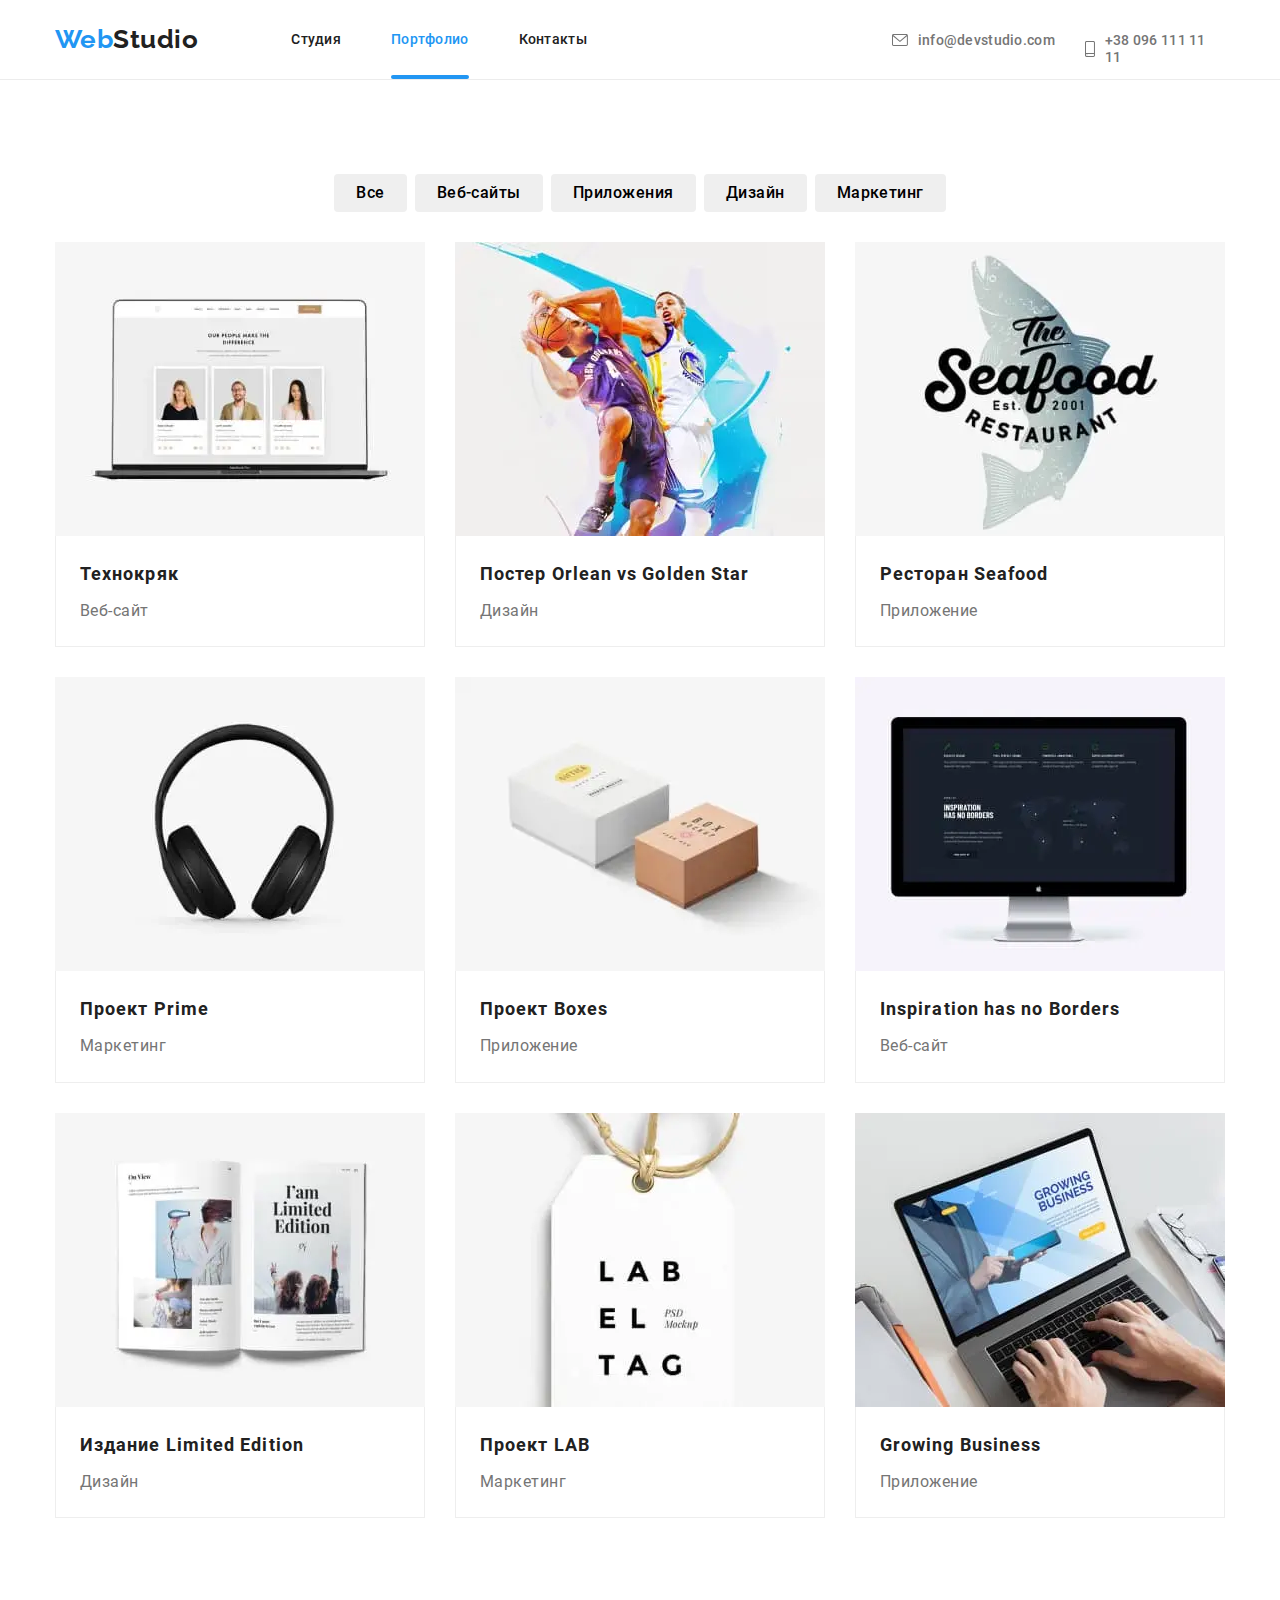
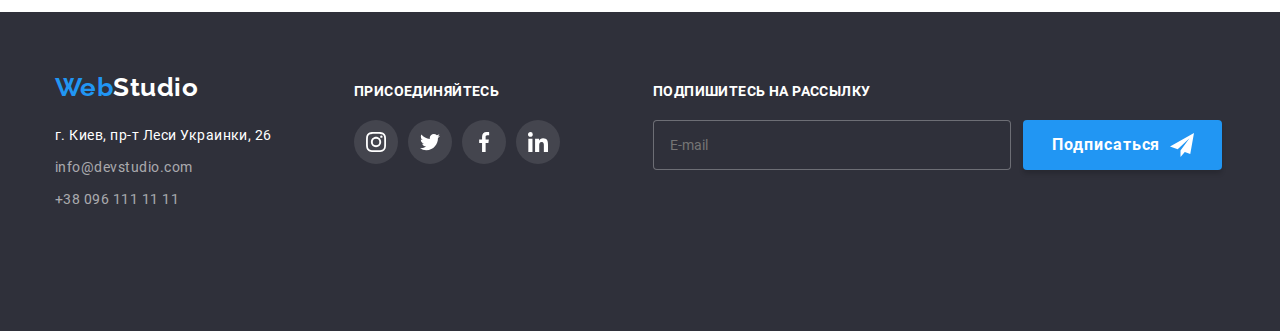
==== commit f027db03: "portfolio cards desktop" ====
--- a/portfolio.html
+++ b/portfolio.html
@@ -116,7 +116,7 @@
                                         ./images/portfolio/optimisized-jpg/tab/portfolio__1__tab@2x.jpg 2x,
                                         ./images/portfolio/optimisized-jpg/tab/portfolio__1__tab@3x.jpg 3x
                                         " 
-                                        media="(min-width: 768px)" type="image/webp">
+                                        media="(min-width: 768px) and (max-width: 1199px)" type="image/webp">
                                     <source srcset="
                                         ./images/portfolio/optimisized-webp/desk/portfolio__1__desk.webp 1x,
                                         ./images/portfolio/optimisized-webp/desk/portfolio__1__desk@2x.webp 2x,
@@ -161,7 +161,7 @@
                                                                     ./images/portfolio/optimisized-jpg/tab/portfolio__2__tab.jpg 1x,
                                                                     ./images/portfolio/optimisized-jpg/tab/portfolio__2__tab@2x.jpg 2x,
                                                                     ./images/portfolio/optimisized-jpg/tab/portfolio__2__tab@3x.jpg 3x
-                                                                    " media="(min-width: 768px)" type="image/webp">
+                                                                    " media="(min-width: 768px) and (max-width: 1199px)" type="image/webp">
                                 <source srcset="
                                                                     ./images/portfolio/optimisized-webp/desk/portfolio__2__desk.webp 1x,
                                                                     ./images/portfolio/optimisized-webp/desk/portfolio__2__desk@2x.webp 2x,
@@ -204,7 +204,7 @@
                                     ./images/portfolio/optimisized-jpg/tab/portfolio__3__tab.jpg 1x,
                                     ./images/portfolio/optimisized-jpg/tab/portfolio__3__tab@2x.jpg 2x,
                                     ./images/portfolio/optimisized-jpg/tab/portfolio__3__tab@3x.jpg 3x
-                                    " media="(min-width: 768px)" type="image/webp">
+                                    " media="(min-width: 768px) and (max-width: 1199px)" type="image/webp">
                                     <source srcset="
                                     ./images/portfolio/optimisized-webp/desk/portfolio__3__desk.webp 1x,
                                     ./images/portfolio/optimisized-webp/desk/portfolio__3__desk@2x.webp 2x,
@@ -247,7 +247,7 @@
                                     ./images/portfolio/optimisized-jpg/tab/portfolio__4__tab.jpg 1x,
                                     ./images/portfolio/optimisized-jpg/tab/portfolio__4__tab@2x.jpg 2x,
                                     ./images/portfolio/optimisized-jpg/tab/portfolio__4__tab@3x.jpg 3x
-                                    " media="(min-width: 768px)" type="image/webp">
+                                    " media="(min-width: 768px) and (max-width: 1199px)" type="image/webp">
     <source srcset="
                                     ./images/portfolio/optimisized-webp/desk/portfolio__4__desk.webp 1x,
                                     ./images/portfolio/optimisized-webp/desk/portfolio__4__desk@2x.webp 2x,
@@ -289,7 +289,7 @@
                                     ./images/portfolio/optimisized-jpg/tab/portfolio__5__tab.jpg 1x,
                                     ./images/portfolio/optimisized-jpg/tab/portfolio__5__tab@2x.jpg 2x,
                                     ./images/portfolio/optimisized-jpg/tab/portfolio__5__tab@3x.jpg 3x
-                                    " media="(min-width: 768px)" type="image/webp">
+                                    " media="(min-width: 768px) and (max-width: 1199px)" type="image/webp">
     <source srcset="
                                     ./images/portfolio/optimisized-webp/desk/portfolio__5__desk.webp 1x,
                                     ./images/portfolio/optimisized-webp/desk/portfolio__5__desk@2x.webp 2x,
@@ -331,7 +331,7 @@
                                     ./images/portfolio/optimisized-jpg/tab/portfolio__6__tab.jpg 1x,
                                     ./images/portfolio/optimisized-jpg/tab/portfolio__6__tab@2x.jpg 2x,
                                     ./images/portfolio/optimisized-jpg/tab/portfolio__6__tab@3x.jpg 3x
-                                    " media="(min-width: 768px)" type="image/webp">
+                                    " media="(min-width: 768px) and (max-width: 1199px)" type="image/webp">
     <source srcset="
                                     ./images/portfolio/optimisized-webp/desk/portfolio__6__desk.webp 1x,
                                     ./images/portfolio/optimisized-webp/desk/portfolio__6__desk@2x.webp 2x,
@@ -374,7 +374,7 @@
                                     ./images/portfolio/optimisized-jpg/tab/portfolio__7__tab.jpg 1x,
                                     ./images/portfolio/optimisized-jpg/tab/portfolio__7__tab@2x.jpg 2x,
                                     ./images/portfolio/optimisized-jpg/tab/portfolio__7__tab@3x.jpg 3x
-                                    " media="(min-width: 768px)" type="image/webp">
+                                    " media="(min-width: 768px) and (max-width: 1199px)" type="image/webp">
     <source srcset="
                                     ./images/portfolio/optimisized-webp/desk/portfolio__7__desk.webp 1x,
                                     ./images/portfolio/optimisized-webp/desk/portfolio__7__desk@2x.webp 2x,
@@ -408,7 +408,9 @@
                                     ./images/portfolio/optimisized-jpg/mob/portfolio__8__mob.jpg 1x,
                                     ./images/portfolio/optimisized-jpg/mob/portfolio__8__mob@2x.jpg 2x,
                                     ./images/portfolio/optimisized-jpg/mob/portfolio__8__mob@3x.jpg 3x
-                                    " media="(max-width: 767px)" type="image/webp">
+                                    " 
+                                    media="(max-width: 767px)" 
+                                    type="image/webp">
     <source srcset="
                                     ./images/portfolio/optimisized-webp/tab/portfolio__8__tab.webp 1x,
                                     ./images/portfolio/optimisized-webp/tab/portfolio__8__tab@2x.webp 2x,
@@ -416,7 +418,9 @@
                                     ./images/portfolio/optimisized-jpg/tab/portfolio__8__tab.jpg 1x,
                                     ./images/portfolio/optimisized-jpg/tab/portfolio__8__tab@2x.jpg 2x,
                                     ./images/portfolio/optimisized-jpg/tab/portfolio__8__tab@3x.jpg 3x
-                                    " media="(min-width: 768px)" type="image/webp">
+                                    " 
+                                    media="(min-width: 768px) and (max-width: 1199px)" 
+                                    type="image/webp">
     <source srcset="
                                     ./images/portfolio/optimisized-webp/desk/portfolio__8__desk.webp 1x,
                                     ./images/portfolio/optimisized-webp/desk/portfolio__8__desk@2x.webp 2x,
@@ -424,7 +428,9 @@
                                     ./images/portfolio/optimisized-jpg/desk/portfolio__8__desk.jpg 1x,
                                     ./images/portfolio/optimisized-jpg/desk/portfolio__8__desk@2x.jpg 2x,
                                     ./images/portfolio/optimisized-jpg/desk/portfolio__8__desk@3x.jpg 3x
-                                    " media="(min-width: 1200px)" type="image/webp">
+                                    " 
+                                    media="(min-width: 1200px)" 
+                                    type="image/webp">
     <img src="./images/portfolio/optimisized-jpg/tab/portfolio__8__tab@2x.jpg"
         alt="Бирка белого цвета с бичёвкой">
 </picture>
@@ -459,7 +465,7 @@
                                     ./images/portfolio/optimisized-jpg/tab/portfolio__9__tab.jpg 1x,
                                     ./images/portfolio/optimisized-jpg/tab/portfolio__9__tab@2x.jpg 2x,
                                     ./images/portfolio/optimisized-jpg/tab/portfolio__9__tab@3x.jpg 3x
-                                    " media="(min-width: 768px)" type="image/webp">
+                                    " media="(min-width: 768px) and (max-width: 1199px)" type="image/webp">
     <source srcset="
                                     ./images/portfolio/optimisized-webp/desk/portfolio__9__desk.webp 1x,
                                     ./images/portfolio/optimisized-webp/desk/portfolio__9__desk@2x.webp 2x,
--- a/css/main.min.css
+++ b/css/main.min.css
@@ -1,2 +1,2 @@
-/*! normalize.css v8.0.1 | MIT License | github.com/necolas/normalize.css */html{line-height:1.15;-webkit-text-size-adjust:100%}body{margin:0}main{display:block}h1{font-size:2em;margin:0.67em 0}hr{-webkit-box-sizing:content-box;box-sizing:content-box;height:0;overflow:visible}pre{font-family:monospace, monospace;font-size:1em}a{background-color:transparent}abbr[title]{border-bottom:none;text-decoration:underline;-webkit-text-decoration:underline dotted;text-decoration:underline dotted}b,strong{font-weight:bolder}code,kbd,samp{font-family:monospace, monospace;font-size:1em}small{font-size:80%}sub,sup{font-size:75%;line-height:0;position:relative;vertical-align:baseline}sub{bottom:-0.25em}sup{top:-0.5em}img{border-style:none}button,input,optgroup,select,textarea{font-family:inherit;font-size:100%;line-height:1.15;margin:0}button,input{overflow:visible}button,select{text-transform:none}[type='button'],[type='reset'],[type='submit'],button{-webkit-appearance:button}[type='button']::-moz-focus-inner,[type='reset']::-moz-focus-inner,[type='submit']::-moz-focus-inner,button::-moz-focus-inner{border-style:none;padding:0}[type='button']:-moz-focusring,[type='reset']:-moz-focusring,[type='submit']:-moz-focusring,button:-moz-focusring{outline:1px dotted ButtonText}fieldset{padding:0.35em 0.75em 0.625em}legend{-webkit-box-sizing:border-box;box-sizing:border-box;color:inherit;display:table;max-width:100%;padding:0;white-space:normal}progress{vertical-align:baseline}textarea{overflow:auto}[type='checkbox'],[type='radio']{-webkit-box-sizing:border-box;box-sizing:border-box;padding:0}[type='number']::-webkit-inner-spin-button,[type='number']::-webkit-outer-spin-button{height:auto}[type='search']{-webkit-appearance:textfield;outline-offset:-2px}[type='search']::-webkit-search-decoration{-webkit-appearance:none}::-webkit-file-upload-button{-webkit-appearance:button;font:inherit}details{display:block}summary{display:list-item}template{display:none}[hidden]{display:none}@font-face{font-family:'Roboto';font-style:normal;font-weight:400;src:url("../fonts/roboto-v20-latin_cyrillic-regular.eot");src:local(""),url("../fonts/roboto-v20-latin_cyrillic-regular.eot?#iefix") format("embedded-opentype"),url("../fonts/roboto-v20-latin_cyrillic-regular.woff2") format("woff2"),url("../fonts/roboto-v20-latin_cyrillic-regular.woff") format("woff"),url("../fonts/roboto-v20-latin_cyrillic-regular.ttf") format("truetype"),url("../fonts/roboto-v20-latin_cyrillic-regular.svg#Roboto") format("svg")}@font-face{font-family:'Roboto';font-style:normal;font-weight:500;src:url("../fonts/roboto-v20-latin_cyrillic-500.eot");src:local(""),url("../fonts/roboto-v20-latin_cyrillic-500.eot?#iefix") format("embedded-opentype"),url("../fonts/roboto-v20-latin_cyrillic-500.woff2") format("woff2"),url("../fonts/roboto-v20-latin_cyrillic-500.woff") format("woff"),url("../fonts/roboto-v20-latin_cyrillic-500.ttf") format("truetype"),url("../fonts/roboto-v20-latin_cyrillic-500.svg#Roboto") format("svg")}@font-face{font-family:'Roboto';font-style:normal;font-weight:700;src:url("../fonts/roboto-v20-latin_cyrillic-700.eot");src:local(""),url("../fonts/roboto-v20-latin_cyrillic-700.eot?#iefix") format("embedded-opentype"),url("../fonts/roboto-v20-latin_cyrillic-700.woff2") format("woff2"),url("../fonts/roboto-v20-latin_cyrillic-700.woff") format("woff"),url("../fonts/roboto-v20-latin_cyrillic-700.ttf") format("truetype"),url("../fonts/roboto-v20-latin_cyrillic-700.svg#Roboto") format("svg")}@font-face{font-family:'Roboto';font-style:normal;font-weight:900;src:url("../fonts/roboto-v20-latin_cyrillic-900.eot");src:local(""),url("../fonts/roboto-v20-latin_cyrillic-900.eot?#iefix") format("embedded-opentype"),url("../fonts/roboto-v20-latin_cyrillic-900.woff2") format("woff2"),url("../fonts/roboto-v20-latin_cyrillic-900.woff") format("woff"),url("../fonts/roboto-v20-latin_cyrillic-900.ttf") format("truetype"),url("../fonts/roboto-v20-latin_cyrillic-900.svg#Roboto") format("svg")}@font-face{font-family:'Raleway';font-style:normal;font-weight:700;src:url("../fonts/raleway-v18-latin-700.eot");src:local(""),url("../fonts/raleway-v18-latin-700.eot?#iefix") format("embedded-opentype"),url("../fonts/raleway-v18-latin-700.woff2") format("woff2"),url("../fonts/raleway-v18-latin-700.woff") format("woff"),url("../fonts/raleway-v18-latin-700.ttf") format("truetype"),url("../fonts/raleway-v18-latin-700.svg#Raleway") format("svg")}body{color:#212121;background-color:#fff;font-family:Roboto, sans-serif;font-style:normal;letter-spacing:0.03em}ul{list-style:none;margin:0;padding:0}a{color:#212121;text-decoration:none}h1,h2,h3,p{margin-top:0;margin-bottom:0}img{display:block;max-width:100%;height:auto}textarea{resize:none;padding:0}input{margin:0;padding:0}:active,:hover,:focus{outline-color:#2196f3;outline-offset:0}body.modal-open{overflow:hidden}.hero__button,.agreement__button{color:#fff;background-color:#2196f3;font-weight:700;font-size:16px;line-height:1.9;letter-spacing:0.06em;-webkit-box-shadow:0px 4px 4px rgba(0,0,0,0.15);box-shadow:0px 4px 4px rgba(0,0,0,0.15);border-style:none;border-radius:4px;outline-color:#fff;cursor:pointer}.container{padding-left:15px;padding-right:15px;margin-left:auto;margin-right:auto}@media screen and (min-width: 480px){.container{width:480px}}@media screen and (min-width: 768px){.container{width:768px}}@media screen and (min-width: 1200px){.container{width:1200px}}.logo{font-family:Raleway, sans-serif;font-weight:700;font-size:24px;line-height:1.2}@media screen and (min-width: 1200px){.logo{font-size:26px}}.logo__accent{color:#2196f3}.header{position:relative;background-color:#fff}.header__border{border-bottom:1px solid #ececec}.navigation{display:-webkit-box;display:-ms-flexbox;display:flex;-webkit-box-align:center;-ms-flex-align:center;align-items:center}@media screen and (max-width: 767px){.navigation{-webkit-box-pack:justify;-ms-flex-pack:justify;justify-content:space-between;min-height:60px}}.nav__button{position:absolute;top:10px;right:15px;z-index:2;display:-webkit-inline-box;display:-ms-inline-flexbox;display:inline-flex;margin:0;padding:0;border:none;background-color:transparent;-webkit-transition-property:fill;transition-property:fill;-webkit-transition-duration:250ms;transition-duration:250ms;-webkit-transition-timing-function:cubic-bezier(0.4, 0, 0.2, 1);transition-timing-function:cubic-bezier(0.4, 0, 0.2, 1)}.nav__button .close__mob{display:none}.nav__button.is-open .close__mob{display:block}.nav__button.is-open .menu__mob{display:none}.nav__button:hover,.nav__button:focus{fill:#2196f3;outline:none}@media screen and (min-width: 768px){.nav__button{display:none}}.site__nav{display:-webkit-box;display:-ms-flexbox;display:flex}@media screen and (max-width: 767px){.site__nav{display:none;position:absolute;z-index:1;top:0;left:0;width:100%;height:auto;background-color:#fff;padding:48px 40px;-webkit-box-shadow:0px 4px 4px rgba(0,0,0,0.15);box-shadow:0px 4px 4px rgba(0,0,0,0.15)}.site__nav.is-open{display:block}}@media screen and (max-width: 767px){.site-nav__list{margin-bottom:calc(151px + (302 - 151) * ((100vw - 300px) / (480 - 300)))}}@media screen and (min-width: 768px){.site-nav__list{display:-webkit-box;display:-ms-flexbox;display:flex;margin-left:88px;margin-right:84px}}@media screen and (min-width: 1200px){.site-nav__list{margin-left:93px;margin-right:305px}}.site-nav__item{position:relative}@media screen and (max-width: 767px){.site-nav__item:not(:last-child){margin-bottom:calc(16px + (32 - 16) * ((100vw - 300px) / (480 - 300)))}}@media screen and (min-width: 768px){.site-nav__item:not(:last-child){margin-right:50px}}.site-nav__link{display:block;padding-bottom:32px;padding-top:32px;font-weight:500;font-size:14px;line-height:1.1;letter-spacing:0.02em;-webkit-transition-property:color;transition-property:color;-webkit-transition-duration:250ms;transition-duration:250ms;-webkit-transition-timing-function:cubic-bezier(0.4, 0, 0.2, 1);transition-timing-function:cubic-bezier(0.4, 0, 0.2, 1)}@media screen and (max-width: 767px){.site-nav__link{padding-top:16px;padding-bottom:16px;font-size:calc(20px + (40 - 20) * ((100vw - 300px) / (480 - 300)))}}.site-nav__link:hover,.site-nav__link:focus{color:#2196f3;outline:none}.site-nav__link--current{color:#2196f3}@media screen and (min-width: 768px){.site-nav__link--current::after{position:absolute;content:'';display:block;width:100%;height:4px;border-radius:2px;background-color:#2196f3;margin-top:28px}}@media screen and (min-width: 768px){.contacts__mobile{display:none}}.contacts-mobile__item:not(:last-child){margin-bottom:calc(16px + (32 - 16) * ((100vw - 300px) / (480 - 300)))}.contacts-mobile__item:last-child{margin-bottom:64px}.contacts-mobile__link{font-weight:500;font-size:calc(12px + (24 - 12) * ((100vw - 300px) / (480 - 300)));line-height:1.2;letter-spacing:0.02em;color:#757575;-webkit-transition-property:color font-size;transition-property:color font-size;-webkit-transition-duration:250ms;transition-duration:250ms;-webkit-transition-timing-function:cubic-bezier(0.4, 0, 0.2, 1);transition-timing-function:cubic-bezier(0.4, 0, 0.2, 1)}.contacts-mobile__link:hover,.contacts-mobile__link:focus{color:#2196f3;font-size:calc(17px + (34 - 17) * ((100vw - 300px) / (480 - 300)));outline:none}@media screen and (max-width: 767px){.contacts{display:none}}@media screen and (min-width: 768px){.contacts{margin-top:21px}}@media screen and (min-width: 1200px){.contacts{display:-webkit-box;display:-ms-flexbox;display:flex;margin-top:32px}}.contacts__item:not(:last-child){margin-right:30px}@media screen and (max-width: 1199px){.contacts__item:not(:last-child){margin-bottom:10px}}.contacts__icon{margin-right:10px;fill:currentColor}.contacts__link{display:-webkit-box;display:-ms-flexbox;display:flex;-webkit-box-align:center;-ms-flex-align:center;align-items:center;font-weight:500;font-size:12px;line-height:1.2;letter-spacing:0.02em;color:#757575;-webkit-transition-property:color;transition-property:color;-webkit-transition-duration:250ms;transition-duration:250ms;-webkit-transition-timing-function:cubic-bezier(0.4, 0, 0.2, 1);transition-timing-function:cubic-bezier(0.4, 0, 0.2, 1)}@media screen and (min-width: 1200px){.contacts__link{font-size:14px}}.contacts__link:hover,.contacts__link:focus{color:#2196f3;outline:none}.mob-social__list{display:-webkit-box;display:-ms-flexbox;display:flex}@media screen and (min-width: 768px){.mob-social__list{display:none}}.mob-social__item:not(:last-child){padding-right:10px;margin-right:10px;border-right:1px solid rgba(33,33,33,0.2)}.mob-social__link{font-weight:500;font-size:calc(9px + (18 - 9) * ((100vw - 300px) / (480 - 300)));line-height:1.2;letter-spacing:0.02em;color:#757575;-webkit-transition-property:color;transition-property:color;-webkit-transition-duration:250ms;transition-duration:250ms;-webkit-transition-timing-function:cubic-bezier(0.4, 0, 0.2, 1);transition-timing-function:cubic-bezier(0.4, 0, 0.2, 1)}.mob-social__link:hover,.mob-social__link:focus{color:#2196f3;outline:none}.hero{background-color:#2f303a}.hero__overlay{margin-left:auto;margin-right:auto;text-align:center;background-repeat:no-repeat;background-position:center;background-size:cover}@media screen and (max-width: 480px){.hero__overlay{height:calc(300px + (400 - 300) * ((100vw - 300px) / (480 - 300)));background-image:-webkit-gradient(linear, left top, right top, from(rgba(47,48,58,0.4)), to(rgba(47,48,58,0.4))),url(../images/hero-bgimage/optimisized-jpg/hero__mob.jpg);background-image:linear-gradient(to right, rgba(47,48,58,0.4), rgba(47,48,58,0.4)),url(../images/hero-bgimage/optimisized-jpg/hero__mob.jpg)}}@media screen and (max-width: 480px) and (min-device-pixel-ratio: 2), screen and (max-width: 480px) and (-webkit-min-device-pixel-ratio: 2), screen and (max-width: 480px) and (min-resolution: 192dpi), screen and (max-width: 480px) and (min-resolution: 2dppx){.hero__overlay{background-image:-webkit-gradient(linear, left top, right top, from(rgba(47,48,58,0.4)), to(rgba(47,48,58,0.4))),url(../images/hero-bgimage/optimisized-jpg/hero__mob@2x.jpg);background-image:linear-gradient(to right, rgba(47,48,58,0.4), rgba(47,48,58,0.4)),url(../images/hero-bgimage/optimisized-jpg/hero__mob@2x.jpg)}}@media screen and (max-width: 480px) and (min-device-pixel-ratio: 3), screen and (max-width: 480px) and (-webkit-min-device-pixel-ratio: 3), screen and (max-width: 480px) and (min-resolution: 288dpi), screen and (max-width: 480px) and (min-resolution: 3dppx){.hero__overlay{background-image:-webkit-gradient(linear, left top, right top, from(rgba(47,48,58,0.4)), to(rgba(47,48,58,0.4))),url(../images/hero-bgimage/optimisized-jpg/hero__mob@3x.jpg);background-image:linear-gradient(to right, rgba(47,48,58,0.4), rgba(47,48,58,0.4)),url(../images/hero-bgimage/optimisized-jpg/hero__mob@3x.jpg)}}@media screen and (min-width: 480px) and (max-width: 767px){.hero__overlay{width:100%;max-width:480px;height:400px;background-image:-webkit-gradient(linear, left top, right top, from(rgba(47,48,58,0.4)), to(rgba(47,48,58,0.4))),url(../images/hero-bgimage/optimisized-jpg/hero__mob.jpg);background-image:linear-gradient(to right, rgba(47,48,58,0.4), rgba(47,48,58,0.4)),url(../images/hero-bgimage/optimisized-jpg/hero__mob.jpg)}}@media screen and (min-width: 480px) and (max-width: 767px) and (min-device-pixel-ratio: 2), screen and (min-width: 480px) and (max-width: 767px) and (-webkit-min-device-pixel-ratio: 2), screen and (min-width: 480px) and (max-width: 767px) and (min-resolution: 192dpi), screen and (min-width: 480px) and (max-width: 767px) and (min-resolution: 2dppx){.hero__overlay{background-image:-webkit-gradient(linear, left top, right top, from(rgba(47,48,58,0.4)), to(rgba(47,48,58,0.4))),url(../images/hero-bgimage/optimisized-jpg/hero__mob@2x.jpg);background-image:linear-gradient(to right, rgba(47,48,58,0.4), rgba(47,48,58,0.4)),url(../images/hero-bgimage/optimisized-jpg/hero__mob@2x.jpg)}}@media screen and (min-width: 480px) and (max-width: 767px) and (min-device-pixel-ratio: 3), screen and (min-width: 480px) and (max-width: 767px) and (-webkit-min-device-pixel-ratio: 3), screen and (min-width: 480px) and (max-width: 767px) and (min-resolution: 288dpi), screen and (min-width: 480px) and (max-width: 767px) and (min-resolution: 3dppx){.hero__overlay{background-image:-webkit-gradient(linear, left top, right top, from(rgba(47,48,58,0.4)), to(rgba(47,48,58,0.4))),url(../images/hero-bgimage/optimisized-jpg/hero__mob@3x.jpg);background-image:linear-gradient(to right, rgba(47,48,58,0.4), rgba(47,48,58,0.4)),url(../images/hero-bgimage/optimisized-jpg/hero__mob@3x.jpg)}}@media screen and (min-width: 768px){.hero__overlay{width:100%;max-width:768px;height:400px;background-image:-webkit-gradient(linear, left top, right top, from(rgba(47,48,58,0.4)), to(rgba(47,48,58,0.4))),url(../images/hero-bgimage/optimisized-jpg/hero__tablet.jpg);background-image:linear-gradient(to right, rgba(47,48,58,0.4), rgba(47,48,58,0.4)),url(../images/hero-bgimage/optimisized-jpg/hero__tablet.jpg)}}@media screen and (min-width: 768px) and (min-device-pixel-ratio: 2), screen and (min-width: 768px) and (-webkit-min-device-pixel-ratio: 2), screen and (min-width: 768px) and (min-resolution: 192dpi), screen and (min-width: 768px) and (min-resolution: 2dppx){.hero__overlay{background-image:-webkit-gradient(linear, left top, right top, from(rgba(47,48,58,0.4)), to(rgba(47,48,58,0.4))),url(../images/hero-bgimage/optimisized-jpg/hero__tablet@2x.jpg);background-image:linear-gradient(to right, rgba(47,48,58,0.4), rgba(47,48,58,0.4)),url(../images/hero-bgimage/optimisized-jpg/hero__tablet@2x.jpg)}}@media screen and (min-width: 768px) and (min-device-pixel-ratio: 3), screen and (min-width: 768px) and (-webkit-min-device-pixel-ratio: 3), screen and (min-width: 768px) and (min-resolution: 288dpi), screen and (min-width: 768px) and (min-resolution: 3dppx){.hero__overlay{background-image:-webkit-gradient(linear, left top, right top, from(rgba(47,48,58,0.4)), to(rgba(47,48,58,0.4))),url(../images/hero-bgimage/optimisized-jpg/hero__tablet@3x.jpg);background-image:linear-gradient(to right, rgba(47,48,58,0.4), rgba(47,48,58,0.4)),url(../images/hero-bgimage/optimisized-jpg/hero__tablet@3x.jpg)}}@media screen and (min-width: 1200px){.hero__overlay{width:100%;max-width:1600px;height:600px;background-image:-webkit-gradient(linear, left top, right top, from(rgba(47,48,58,0.4)), to(rgba(47,48,58,0.4))),url(../images/hero-bgimage/optimisized-jpg/hero__desktop.jpg);background-image:linear-gradient(to right, rgba(47,48,58,0.4), rgba(47,48,58,0.4)),url(../images/hero-bgimage/optimisized-jpg/hero__desktop.jpg)}}@media screen and (min-width: 1200px) and (min-device-pixel-ratio: 2), screen and (min-width: 1200px) and (-webkit-min-device-pixel-ratio: 2), screen and (min-width: 1200px) and (min-resolution: 192dpi), screen and (min-width: 1200px) and (min-resolution: 2dppx){.hero__overlay{background-image:-webkit-gradient(linear, left top, right top, from(rgba(47,48,58,0.4)), to(rgba(47,48,58,0.4))),url(../images/hero-bgimage/optimisized-jpg/hero__desktop@2x.jpg);background-image:linear-gradient(to right, rgba(47,48,58,0.4), rgba(47,48,58,0.4)),url(../images/hero-bgimage/optimisized-jpg/hero__desktop@2x.jpg)}}@media screen and (min-width: 1200px) and (min-device-pixel-ratio: 3), screen and (min-width: 1200px) and (-webkit-min-device-pixel-ratio: 3), screen and (min-width: 1200px) and (min-resolution: 288dpi), screen and (min-width: 1200px) and (min-resolution: 3dppx){.hero__overlay{background-image:-webkit-gradient(linear, left top, right top, from(rgba(47,48,58,0.4)), to(rgba(47,48,58,0.4))),url(../mages/hero-bgimage/optimisized-jpg/hero__desktop@3x.jpg);background-image:linear-gradient(to right, rgba(47,48,58,0.4), rgba(47,48,58,0.4)),url(../mages/hero-bgimage/optimisized-jpg/hero__desktop@3x.jpg)}}.hero__picture{position:relative}.hero__essense{position:absolute;top:50%;left:50%;-webkit-transform:translate(-50%, -50%);transform:translate(-50%, -50%)}.hero__title{width:360px;font-size:26px;line-height:1.6;font-weight:900;color:#fff;letter-spacing:0.06em;text-transform:uppercase;margin-bottom:30px}@media screen and (max-width: 480px){.hero__title{font-size:calc(19px + (26 - 19) * ((100vw - 300px) / (480 - 300)))}}@media screen and (min-width: 1200px){.hero__title{width:696px;font-size:44px;line-height:1.4}}.hero__button{padding-top:10px;padding-right:32px;padding-bottom:10px;padding-left:32px;border-style:none}@media screen and (max-width: 479px){.hero__button{width:calc(150px + (200 - 150) * ((100vw - 300px) / (480 - 300)));height:calc(38px + (50 - 38) * ((100vw - 300px) / (480 - 300)));font-size:calc(10px + (16 - 11) * ((100vw - 300px) / (480 - 300)));padding-top:calc(8px + (10 - 8) * ((100vw - 300px) / (480 - 300)));padding-right:calc(24px + (32 - 24) * ((100vw - 300px) / (480 - 300)));padding-bottom:calc(8px + (10 - 8) * ((100vw - 300px) / (480 - 300)));padding-left:calc(24px + (32 - 24) * ((100vw - 300px) / (480 - 300)))}}.benefit{padding-top:60px;padding-bottom:60px;background-color:#fff}@media screen and (min-width: 1200px){.benefit{padding-top:94px;padding-bottom:94px}}.benefit__title--hidden{position:absolute;clip:rect(0 0 0 0);width:1px;height:1px;margin:-1px}@media screen and (min-width: 768px){.benefit__list{display:-webkit-box;display:-ms-flexbox;display:flex;-ms-flex-wrap:wrap;flex-wrap:wrap}}@media screen and (max-width: 767px){.benefit__item:not(:last-child){margin-bottom:30px}}@media screen and (min-width: 768px) and (max-width: 1199px){.benefit__item{-ms-flex-preferred-size:calc((100% - 30px) / 2);flex-basis:calc((100% - 30px) / 2)}.benefit__item:nth-child(2n+1){margin-right:30px}.benefit__item:nth-child(-n+2){margin-bottom:30px}}@media screen and (min-width: 1200px){.benefit__item{-ms-flex-preferred-size:calc((100% - 90px) / 4);flex-basis:calc((100% - 90px) / 4)}.benefit__item:not(:last-child){margin-right:30px}}.benefit__item::before{display:block;content:'';height:120px;background-color:#f5f4fa;background-position:50% 50%;background-repeat:no-repeat;border-radius:4px;margin-bottom:30px}.antenna::before{background-image:url(../images/svg/antenna.svg);background-size:70px}.clock::before{background-image:url(../images/svg/clock.svg);background-size:70px}.diagram::before{background-image:url(../images/svg/diagram.svg);background-size:70px}.astronaut::before{background-image:url(../images/svg/astronaut.svg);background-size:70px}.benefit__name{font-weight:700;font-size:14px;line-height:1.1;text-transform:uppercase;margin-bottom:10px}@media screen and (max-width: 767px){.benefit__name{text-align:center}}.benefit__essence{color:#757575;font-size:14px;line-height:1.7}.activity{padding-bottom:94px}@media not screen and (min-width: 1200px){.activity{display:none}}.activity__title{font-weight:700;font-size:36px;line-height:1.2;text-align:center;margin-top:0;margin-bottom:50px}.activity__list{display:-webkit-box;display:-ms-flexbox;display:flex}.activity__item{position:relative;width:calc((100%-60px) / 3);margin-right:30px}.activity__item:nth-child(3n){margin-right:0}.activity__label{position:absolute;bottom:27px;left:0;width:100%;font-weight:700;font-size:14px;line-height:1.1;text-align:center;text-transform:uppercase;color:#fff}.activity__overlay::before{position:absolute;content:'';bottom:0;left:0;width:100%;height:70px;background-color:rgba(47,48,58,0.8)}.team{padding-top:60px;padding-bottom:60px;background-color:#f5f4fa}@media screen and (min-width: 1200px){.team{padding-top:94px;padding-bottom:94px}}.team__title{font-weight:700;font-size:28px;line-height:1.2;text-align:center;letter-spacing:0.03em;color:#212121;margin-bottom:30px}@media screen and (min-width: 1200px){.team__title{font-size:36px;margin-bottom:50px}}@media screen and (min-width: 768px){.team__list{display:-webkit-box;display:-ms-flexbox;display:flex;-ms-flex-wrap:wrap;flex-wrap:wrap}}.team__item{-webkit-box-shadow:0px 1px 3px rgba(0,0,0,0.12),0px 1px 1px rgba(0,0,0,0.14),0px 2px 1px rgba(0,0,0,0.2);box-shadow:0px 1px 3px rgba(0,0,0,0.12),0px 1px 1px rgba(0,0,0,0.14),0px 2px 1px rgba(0,0,0,0.2);border-radius:0px 0px 4px 4px;background-color:#fff}@media screen and (max-width: 767px){.team__item:not(:last-child){margin-bottom:30px}}@media screen and (min-width: 768px) and (max-width: 1199px){.team__item{-ms-flex-preferred-size:calc((100% - 30px) / 2);flex-basis:calc((100% - 30px) / 2)}.team__item:nth-child(2n+1){margin-right:30px}.team__item:nth-child(-n+2){margin-bottom:30px}}@media screen and (min-width: 1200px){.team__item{-ms-flex-preferred-size:calc((100% - 90px) / 4);flex-basis:calc((100% - 90px) / 4)}.team__item:not(:last-child){margin-right:30px}}.team__photo{width:450px;margin-bottom:30px}@media screen and (min-width: 768px){.team__photo{width:354px}}@media screen and (min-width: 1200px){.team__photo{width:270px}}.team__name{font-weight:500;font-size:16px;line-height:1.2;margin-bottom:10px;text-align:center}.team__position{color:#757575;font-size:16px;line-height:1.2;text-align:center;margin-bottom:16px}.team__social-list{display:-webkit-box;display:-ms-flexbox;display:flex;padding-bottom:24px;-webkit-box-align:center;-ms-flex-align:center;align-items:center;-webkit-box-pack:center;-ms-flex-pack:center;justify-content:center}.team__social-item:not(:last-child){margin-right:10px}.team__social-link{display:-webkit-inline-box;display:-ms-inline-flexbox;display:inline-flex;-webkit-box-align:center;-ms-flex-align:center;align-items:center;-webkit-box-pack:center;-ms-flex-pack:center;justify-content:center;width:44px;height:44px;border:none;border-radius:50%;fill:#afb1b8;-webkit-transition-property:color background-color;transition-property:color background-color;-webkit-transition-duration:250ms;transition-duration:250ms;-webkit-transition-timing-function:cubic-bezier(0.4, 0, 0.2, 1);transition-timing-function:cubic-bezier(0.4, 0, 0.2, 1)}.team__social-link:not(:last-child){margin-right:10px}.team__social-icon{width:20px;height:20px}.team__social-link:hover,.team__social-link:focus{background-color:#2196f3;fill:#fff;outline:none}.clients{padding-top:60px;padding-bottom:60px}@media screen and (min-width: 1200px){.clients{padding-top:94px;padding-bottom:94px}}.clients__title{font-weight:700;font-size:28px;line-height:1.2;text-align:center;letter-spacing:0.03em;margin-bottom:30px}@media screen and (min-width: 1200px){.clients__title{font-size:36px}}.clients__list{display:-webkit-box;display:-ms-flexbox;display:flex;-ms-flex-wrap:wrap;flex-wrap:wrap}@media screen and (max-width: 767px){.client__item{-ms-flex-preferred-size:calc((100% - 30px) / 2);flex-basis:calc((100% - 30px) / 2)}.client__item:nth-child(2n+1){margin-right:30px}.client__item:nth-child(-n+4){margin-bottom:30px}}@media screen and (min-width: 768px) and (max-width: 1199px){.client__item{-ms-flex-preferred-size:calc((100% - 60px) / 3);flex-basis:calc((100% - 60px) / 3)}.client__item:nth-child(-n+3){margin-bottom:30px}.client__item:not(:nth-child(1n+6)):not(:nth-child(3)){margin-right:30px}}@media screen and (min-width: 1200px){.client__item{-ms-flex-preferred-size:calc((100% - 150px) / 6);flex-basis:calc((100% - 150px) / 6);margin-bottom:0}.client__item:not(:last-child){margin-right:30px}}.clients__link{width:100%;display:-webkit-inline-box;display:-ms-inline-flexbox;display:inline-flex;-webkit-box-align:center;-ms-flex-align:center;align-items:center;-webkit-box-pack:center;-ms-flex-pack:center;justify-content:center;height:90px;border:1px solid #afb1b8;border-radius:4px;fill:#afb1b8;-webkit-transition-property:color border;transition-property:color border;-webkit-transition-duration:250ms;transition-duration:250ms;-webkit-transition-timing-function:cubic-bezier(0.4, 0, 0.2, 1);transition-timing-function:cubic-bezier(0.4, 0, 0.2, 1)}.clients__link:focus,.clients__link:hover{border:1px solid #2196f3;fill:#2196f3;outline:none}.footer{background-color:#2f303a;color:#fff;font-size:14px;line-height:1.7;padding-top:60px;padding-bottom:60px}@media screen and (max-width: 767px){.footer{text-align:center}}@media screen and (min-width: 768px) and (max-width: 1199px){.footer__contacts-tab{display:-webkit-box;display:-ms-flexbox;display:flex;-webkit-box-align:baseline;-ms-flex-align:baseline;align-items:baseline;-webkit-box-pack:center;-ms-flex-pack:center;justify-content:center}}@media screen and (min-width: 1200px){.footer__contacts-tab{display:-webkit-box;display:-ms-flexbox;display:flex;-webkit-box-align:baseline;-ms-flex-align:baseline;align-items:baseline}}@media screen and (min-width: 1200px){.footer__container{display:-webkit-box;display:-ms-flexbox;display:flex;-webkit-box-align:baseline;-ms-flex-align:baseline;align-items:baseline}}.footer__contacts{margin-bottom:60px}@media screen and (min-width: 768px){.footer__contacts{margin-right:165px;text-align:center}}@media screen and (min-width: 1200px){.footer__contacts{margin-right:82px;text-align:start}}.logo__footer{color:#fff}.footer__list{margin-top:20px}.footer__item:not(:last-child){margin-bottom:8px}.address{font-style:normal}.addressbox{color:rgba(255,255,255,0.6)}@media screen and (min-width: 768px){.join{text-align:center}}@media screen and (min-width: 1200px){.join{margin-right:93px;text-align:start}}.join__title{font-weight:700;font-size:14px;line-height:1.1;letter-spacing:0.03em;text-transform:uppercase;margin-bottom:20px}.join__list{display:-webkit-box;display:-ms-flexbox;display:flex;-webkit-box-pack:center;-ms-flex-pack:center;justify-content:center}.join__item:not(:last-child){margin-right:10px}.join__link{display:-webkit-inline-box;display:-ms-inline-flexbox;display:inline-flex;-webkit-box-align:center;-ms-flex-align:center;align-items:center;-webkit-box-pack:center;-ms-flex-pack:center;justify-content:center;width:44px;height:44px;border:none;border-radius:50%;fill:#fff;background-color:rgba(255,255,255,0.1);-webkit-transition-property:background-color;transition-property:background-color;-webkit-transition-duration:250ms;transition-duration:250ms;-webkit-transition-timing-function:cubic-bezier(0.4, 0, 0.2, 1);transition-timing-function:cubic-bezier(0.4, 0, 0.2, 1)}.join__icon{width:20px;height:20px}.join__link:hover,.join__link:focus{background-color:#2196f3;outline:none}.subscribe{margin-top:60px}@media screen and (min-width: 768px){.subscribe{margin-top:0;text-align:center}}@media screen and (min-width: 1200px){.subscribe{text-align:start}}.subscribe__label{font-weight:700;font-size:14px;line-height:1.1;letter-spacing:0.03em;text-transform:uppercase;margin-bottom:20px}@media screen and (min-width: 1200px){.subscribe__button-form{display:-webkit-box;display:-ms-flexbox;display:flex;margin:0}}.subscribe__input{display:block;border:1px solid rgba(255,255,255,0.3);-webkit-box-sizing:border-box;box-sizing:border-box;border-radius:4px;background-color:#2f303a;color:#fff;font-size:14px;padding:15px 16px;width:100%;margin-bottom:20px;-webkit-transition-property:border-color;transition-property:border-color;-webkit-transition-duration:250ms;transition-duration:250ms;-webkit-transition-timing-function:cubic-bezier(0.4, 0, 0.2, 1);transition-timing-function:cubic-bezier(0.4, 0, 0.2, 1)}@media screen and (min-width: 768px) and (max-width: 1199px){.subscribe__input{width:450px;margin-right:auto;margin-left:auto}}@media screen and (min-width: 1200px){.subscribe__input{width:358px;margin-right:12px;margin-bottom:0}}.subscribe__input:focus,.subscribe__input:hover{outline:none;border-color:#2196f3}.subscribe__button{display:-webkit-box;display:-ms-flexbox;display:flex;-webkit-box-pack:end;-ms-flex-pack:end;justify-content:flex-end;-webkit-box-align:center;-ms-flex-align:center;align-items:center;background-color:#2196f3;-webkit-box-shadow:0px 4px 4px rgba(0,0,0,0.15);box-shadow:0px 4px 4px rgba(0,0,0,0.15);border-radius:4px;border:0;padding:10px 28px 10px 29px;font-weight:700;font-size:16px;line-height:1.9;letter-spacing:0.06em;color:#fff;cursor:pointer;outline-color:#fff;margin:0 auto}.subscribe__icon{margin-left:10px;fill:#fff}.backdrop{z-index:3;position:fixed;top:0;left:0;width:100%;height:100%;padding-top:94px;padding-left:15px;padding-right:15px;overflow-y:scroll;background-color:rgba(0,0,0,0.2);opacity:1;-webkit-transition-property:opacity;transition-property:opacity;-webkit-transition-duration:250ms;transition-duration:250ms;-webkit-transition-timing-function:cubic-bezier(0.4, 0, 0.2, 1);transition-timing-function:cubic-bezier(0.4, 0, 0.2, 1)}.backdrop.is-hidden{opacity:0;pointer-events:none}.backdrop.is-hidden .modal{-webkit-transform:scale(0);transform:scale(0)}.modal{max-width:450px;width:100%;background-color:#fff;-webkit-box-shadow:0px 1px 3px rgba(0,0,0,0.12),0px 1px 1px rgba(0,0,0,0.14),0px 2px 1px rgba(0,0,0,0.2);box-shadow:0px 1px 3px rgba(0,0,0,0.12),0px 1px 1px rgba(0,0,0,0.14),0px 2px 1px rgba(0,0,0,0.2);border-radius:4px;opacity:1;-webkit-transition-property:opacity;transition-property:opacity;-webkit-transition-duration:250ms;transition-duration:250ms;-webkit-transition-timing-function:cubic-bezier(0.4, 0, 0.2, 1);transition-timing-function:cubic-bezier(0.4, 0, 0.2, 1)}@media screen and (min-width: 480px){.modal{position:absolute;right:0;left:0;margin:auto;max-width:450px;width:100%}}@media screen and (min-width: 1200px){.modal{max-width:528px;width:100%}}.modal__close-button{position:absolute;top:101px;right:23px;width:30px;height:30px;border-radius:50%;border:1px solid rgba(0,0,0,0.1);background:#fff;cursor:pointer}.modal__close-button:hover,.modal__close-button:focus{fill:#2196f3;outline:none}@media screen and (min-width: 480px){.modal__close-button{top:8px;right:8px}}.form{padding:40px}.form__title{font-weight:700;font-size:20px;line-height:1.1;text-align:center;margin-bottom:12px}.form__modal{margin-bottom:20px}.input__container{position:relative;display:-webkit-box;display:-ms-flexbox;display:flex;-webkit-box-orient:vertical;-webkit-box-direction:normal;-ms-flex-direction:column;flex-direction:column;margin-bottom:10px}.input__label{margin-bottom:4px;font-size:12px;line-height:1.2;color:#757575}.input__field{width:100%;border:1px solid rgba(33,33,33,0.2);border-radius:4px;padding-top:12px;padding-left:42px;padding-bottom:12px;-webkit-transition-property:border;transition-property:border;-webkit-transition-duration:250ms;transition-duration:250ms;-webkit-transition-timing-function:cubic-bezier(0.4, 0, 0.2, 1);transition-timing-function:cubic-bezier(0.4, 0, 0.2, 1)}.input__field:focus{border:1px solid #2196f3;outline:none}.input__icon{position:absolute;top:34px;left:15px;fill:currentColor;-webkit-transition-property:fill;transition-property:fill;-webkit-transition-duration:250ms;transition-duration:250ms;-webkit-transition-timing-function:cubic-bezier(0.4, 0, 0.2, 1);transition-timing-function:cubic-bezier(0.4, 0, 0.2, 1)}.input__field:focus+.input__icon{fill:#2196f3;outline:none}.input__comment{padding:12px 16px;height:120px}.input__comment::-webkit-input-placeholder{font-size:14px;line-height:1.2;letter-spacing:0.01em;color:rgba(117,117,117,0.5)}.input__comment:-ms-input-placeholder{font-size:14px;line-height:1.2;letter-spacing:0.01em;color:rgba(117,117,117,0.5)}.input__comment::-ms-input-placeholder{font-size:14px;line-height:1.2;letter-spacing:0.01em;color:rgba(117,117,117,0.5)}.input__comment::placeholder{font-size:14px;line-height:1.2;letter-spacing:0.01em;color:rgba(117,117,117,0.5)}@media screen and (min-width: 1200px){.input__comment::-webkit-input-placeholder{font-size:12px}.input__comment:-ms-input-placeholder{font-size:12px}.input__comment::-ms-input-placeholder{font-size:12px}.input__comment::placeholder{font-size:12px}}.agreement{position:relative}.agreement__checkbox{-webkit-appearance:none;-moz-appearance:none;appearance:none;position:absolute}.agreement__label{display:block;font-size:12px;line-height:1.7;color:#757575;margin-left:24px;letter-spacing:0.03em}.agreement__label::before{position:absolute;top:50%;left:0;-webkit-transform:translateY(-50%);transform:translateY(-50%);content:'';display:block;width:16px;height:15px;background-image:url(../images/svg/checkbox.svg);-webkit-transition-property:background-color;transition-property:background-color;-webkit-transition-duration:250ms;transition-duration:250ms;-webkit-transition-timing-function:cubic-bezier(0.4, 0, 0.2, 1);transition-timing-function:cubic-bezier(0.4, 0, 0.2, 1)}.agreement__label:hover::before{background-image:url(../images/svg/checkbox-focus.svg)}.agreement__checkbox:focus+.agreement__label::before{background-image:url(../images/svg/checkbox-focus.svg)}.agreement__checkbox:checked+.agreement__label::before{width:16px;height:16px;border-color:transparent;background-color:#2196f3;background-image:url(../images/svg/check-agreement.svg);background-size:contain;background-origin:border-box;-webkit-transition-property:fill;transition-property:fill;-webkit-transition-duration:250ms;transition-duration:250ms;-webkit-transition-timing-function:cubic-bezier(0.4, 0, 0.2, 1);transition-timing-function:cubic-bezier(0.4, 0, 0.2, 1)}@media screen and (min-width: 1200px){.agreement__label{font-size:14px;margin-left:37px}.agreement__label::before{top:50%;left:12px;-webkit-transform:translateY(-50%);transform:translateY(-50%)}}.agreement__link{-webkit-text-decoration-line:underline;text-decoration-line:underline;color:#2196f3}.agreement__button{padding-top:10px;padding-left:55px;padding-bottom:10px;padding-right:56px;margin-top:30px}.button__container{text-align:center}.portfolio{padding-top:60px;padding-bottom:60px}@media screen and (min-width: 1200px){.portfolio{padding-top:94px;padding-bottom:94px}}.portfolio__title--hidden{position:absolute;clip:rect(0 0 0 0);width:1px;height:1px;margin:-1px}.button__list{display:-webkit-box;display:-ms-flexbox;display:flex;margin-bottom:40px;-webkit-box-pack:start;-ms-flex-pack:start;justify-content:start;-ms-flex-wrap:wrap;flex-wrap:wrap}@media screen and (min-width: 768px){.button__list{margin-bottom:30px;-webkit-box-pack:center;-ms-flex-pack:center;justify-content:center}}.button__item:not(:last-child){margin-right:8px}@media screen and (max-width: 767px){.button__item:not(:last-child):nth-child(-n+3){margin-bottom:15px}}.button__filter{display:inline-block;font-family:inherit;border-style:none;padding:6px 22px;font-weight:500;font-size:16px;line-height:1.6;text-align:center;letter-spacing:0.03em;border-radius:4px;padding:6px 22px;cursor:pointer;-webkit-transition-property:color background-color box-shadow;transition-property:color background-color box-shadow;-webkit-transition-duration:250ms;transition-duration:250ms;-webkit-transition-timing-function:cubic-bezier(0.4, 0, 0.2, 1);transition-timing-function:cubic-bezier(0.4, 0, 0.2, 1)}.button__filter:hover,.button__filter:focus{color:#fff;background-color:#2196f3;-webkit-box-shadow:0px 3px 1px rgba(0,0,0,0.1),0px 1px 2px rgba(0,0,0,0.08),0px 2px 2px rgba(0,0,0,0.12);box-shadow:0px 3px 1px rgba(0,0,0,0.1),0px 1px 2px rgba(0,0,0,0.08),0px 2px 2px rgba(0,0,0,0.12);outline:none}.card__list{margin-bottom:60px}.card__item{cursor:pointer}@media screen and (max-width: 767px){.card__item:not(:last-child){margin-bottom:30px}}@media screen and (min-width: 1200px){.card__item:nth-last-child(-n+3){margin-bottom:0}.card__item:nth-child(3n){margin-right:0}}.card__link{display:block}.card__link:hover,.card__link:focus{-webkit-box-shadow:0px 1px 1px rgba(0,0,0,0.12),0px 4px 4px rgba(0,0,0,0.06),1px 4px 6px rgba(0,0,0,0.16);box-shadow:0px 1px 1px rgba(0,0,0,0.12),0px 4px 4px rgba(0,0,0,0.06),1px 4px 6px rgba(0,0,0,0.16);outline:none}.card__image{display:block;position:relative}.image{display:inline-block}.card__overlay{position:absolute;display:block;top:0;left:0;width:100%;height:100%;background-color:rgba(33,150,243,0.9);-webkit-transform:translateY(100%);transform:translateY(100%);opacity:0;-webkit-transition-property:-webkit-transform opacity box-shadow;transition-property:-webkit-transform opacity box-shadow;transition-property:transform opacity box-shadow;transition-property:transform opacity box-shadow, -webkit-transform opacity box-shadow;-webkit-transition-duration:250ms;transition-duration:250ms;-webkit-transition-timing-function:cubic-bezier(0.4, 0, 0.2, 1);transition-timing-function:cubic-bezier(0.4, 0, 0.2, 1)}.card__summary{font-size:18px;line-height:1.6;color:#fff;padding:63px 24px}.card__link:hover .card__overlay,.card__link:focus .card__overlay{-webkit-transform:translateY(0);transform:translateY(0);opacity:1;-webkit-box-shadow:0px 1px 1px rgba(0,0,0,0.12),0px 4px 4px rgba(0,0,0,0.06),1px 4px 6px rgba(0,0,0,0.16);box-shadow:0px 1px 1px rgba(0,0,0,0.12),0px 4px 4px rgba(0,0,0,0.06),1px 4px 6px rgba(0,0,0,0.16)}.card__content{padding:20px 24px;border-left:1px solid #eeeeee;border-right:1px solid #eeeeee;border-bottom:1px solid #eeeeee}.card__name{font-size:18px;line-height:2;letter-spacing:0.06em;color:#212121;margin-bottom:4px}.card__type{font-size:16px;line-height:1.9;color:#757575;text-decoration:none}
+/*! normalize.css v8.0.1 | MIT License | github.com/necolas/normalize.css */html{line-height:1.15;-webkit-text-size-adjust:100%}body{margin:0}main{display:block}h1{font-size:2em;margin:0.67em 0}hr{-webkit-box-sizing:content-box;box-sizing:content-box;height:0;overflow:visible}pre{font-family:monospace, monospace;font-size:1em}a{background-color:transparent}abbr[title]{border-bottom:none;text-decoration:underline;-webkit-text-decoration:underline dotted;text-decoration:underline dotted}b,strong{font-weight:bolder}code,kbd,samp{font-family:monospace, monospace;font-size:1em}small{font-size:80%}sub,sup{font-size:75%;line-height:0;position:relative;vertical-align:baseline}sub{bottom:-0.25em}sup{top:-0.5em}img{border-style:none}button,input,optgroup,select,textarea{font-family:inherit;font-size:100%;line-height:1.15;margin:0}button,input{overflow:visible}button,select{text-transform:none}[type='button'],[type='reset'],[type='submit'],button{-webkit-appearance:button}[type='button']::-moz-focus-inner,[type='reset']::-moz-focus-inner,[type='submit']::-moz-focus-inner,button::-moz-focus-inner{border-style:none;padding:0}[type='button']:-moz-focusring,[type='reset']:-moz-focusring,[type='submit']:-moz-focusring,button:-moz-focusring{outline:1px dotted ButtonText}fieldset{padding:0.35em 0.75em 0.625em}legend{-webkit-box-sizing:border-box;box-sizing:border-box;color:inherit;display:table;max-width:100%;padding:0;white-space:normal}progress{vertical-align:baseline}textarea{overflow:auto}[type='checkbox'],[type='radio']{-webkit-box-sizing:border-box;box-sizing:border-box;padding:0}[type='number']::-webkit-inner-spin-button,[type='number']::-webkit-outer-spin-button{height:auto}[type='search']{-webkit-appearance:textfield;outline-offset:-2px}[type='search']::-webkit-search-decoration{-webkit-appearance:none}::-webkit-file-upload-button{-webkit-appearance:button;font:inherit}details{display:block}summary{display:list-item}template{display:none}[hidden]{display:none}@font-face{font-family:'Roboto';font-style:normal;font-weight:400;src:url("../fonts/roboto-v20-latin_cyrillic-regular.eot");src:local(""),url("../fonts/roboto-v20-latin_cyrillic-regular.eot?#iefix") format("embedded-opentype"),url("../fonts/roboto-v20-latin_cyrillic-regular.woff2") format("woff2"),url("../fonts/roboto-v20-latin_cyrillic-regular.woff") format("woff"),url("../fonts/roboto-v20-latin_cyrillic-regular.ttf") format("truetype"),url("../fonts/roboto-v20-latin_cyrillic-regular.svg#Roboto") format("svg")}@font-face{font-family:'Roboto';font-style:normal;font-weight:500;src:url("../fonts/roboto-v20-latin_cyrillic-500.eot");src:local(""),url("../fonts/roboto-v20-latin_cyrillic-500.eot?#iefix") format("embedded-opentype"),url("../fonts/roboto-v20-latin_cyrillic-500.woff2") format("woff2"),url("../fonts/roboto-v20-latin_cyrillic-500.woff") format("woff"),url("../fonts/roboto-v20-latin_cyrillic-500.ttf") format("truetype"),url("../fonts/roboto-v20-latin_cyrillic-500.svg#Roboto") format("svg")}@font-face{font-family:'Roboto';font-style:normal;font-weight:700;src:url("../fonts/roboto-v20-latin_cyrillic-700.eot");src:local(""),url("../fonts/roboto-v20-latin_cyrillic-700.eot?#iefix") format("embedded-opentype"),url("../fonts/roboto-v20-latin_cyrillic-700.woff2") format("woff2"),url("../fonts/roboto-v20-latin_cyrillic-700.woff") format("woff"),url("../fonts/roboto-v20-latin_cyrillic-700.ttf") format("truetype"),url("../fonts/roboto-v20-latin_cyrillic-700.svg#Roboto") format("svg")}@font-face{font-family:'Roboto';font-style:normal;font-weight:900;src:url("../fonts/roboto-v20-latin_cyrillic-900.eot");src:local(""),url("../fonts/roboto-v20-latin_cyrillic-900.eot?#iefix") format("embedded-opentype"),url("../fonts/roboto-v20-latin_cyrillic-900.woff2") format("woff2"),url("../fonts/roboto-v20-latin_cyrillic-900.woff") format("woff"),url("../fonts/roboto-v20-latin_cyrillic-900.ttf") format("truetype"),url("../fonts/roboto-v20-latin_cyrillic-900.svg#Roboto") format("svg")}@font-face{font-family:'Raleway';font-style:normal;font-weight:700;src:url("../fonts/raleway-v18-latin-700.eot");src:local(""),url("../fonts/raleway-v18-latin-700.eot?#iefix") format("embedded-opentype"),url("../fonts/raleway-v18-latin-700.woff2") format("woff2"),url("../fonts/raleway-v18-latin-700.woff") format("woff"),url("../fonts/raleway-v18-latin-700.ttf") format("truetype"),url("../fonts/raleway-v18-latin-700.svg#Raleway") format("svg")}body{color:#212121;background-color:#fff;font-family:Roboto, sans-serif;font-style:normal;letter-spacing:0.03em}ul{list-style:none;margin:0;padding:0}a{color:#212121;text-decoration:none}h1,h2,h3,p{margin-top:0;margin-bottom:0}img{display:block;max-width:100%;height:auto}textarea{resize:none;padding:0}input{margin:0;padding:0}:active,:hover,:focus{outline-color:#2196f3;outline-offset:0}body.modal-open{overflow:hidden}.hero__button,.agreement__button{color:#fff;background-color:#2196f3;font-weight:700;font-size:16px;line-height:1.9;letter-spacing:0.06em;-webkit-box-shadow:0px 4px 4px rgba(0,0,0,0.15);box-shadow:0px 4px 4px rgba(0,0,0,0.15);border-style:none;border-radius:4px;outline-color:#fff;cursor:pointer}.container{padding-left:15px;padding-right:15px;margin-left:auto;margin-right:auto}@media screen and (min-width: 480px){.container{width:480px}}@media screen and (min-width: 768px){.container{width:768px}}@media screen and (min-width: 1200px){.container{width:1200px}}.logo{font-family:Raleway, sans-serif;font-weight:700;font-size:24px;line-height:1.2}@media screen and (min-width: 1200px){.logo{font-size:26px}}.logo__accent{color:#2196f3}.header{position:relative;background-color:#fff}.header__border{border-bottom:1px solid #ececec}.navigation{display:-webkit-box;display:-ms-flexbox;display:flex;-webkit-box-align:center;-ms-flex-align:center;align-items:center}@media screen and (max-width: 767px){.navigation{-webkit-box-pack:justify;-ms-flex-pack:justify;justify-content:space-between;min-height:60px}}.nav__button{position:absolute;top:10px;right:15px;z-index:2;display:-webkit-inline-box;display:-ms-inline-flexbox;display:inline-flex;margin:0;padding:0;border:none;background-color:transparent;-webkit-transition-property:fill;transition-property:fill;-webkit-transition-duration:250ms;transition-duration:250ms;-webkit-transition-timing-function:cubic-bezier(0.4, 0, 0.2, 1);transition-timing-function:cubic-bezier(0.4, 0, 0.2, 1)}.nav__button .close__mob{display:none}.nav__button.is-open .close__mob{display:block}.nav__button.is-open .menu__mob{display:none}.nav__button:hover,.nav__button:focus{fill:#2196f3;outline:none}@media screen and (min-width: 768px){.nav__button{display:none}}.site__nav{display:-webkit-box;display:-ms-flexbox;display:flex}@media screen and (max-width: 767px){.site__nav{display:none;position:absolute;z-index:1;top:0;left:0;width:100%;height:auto;background-color:#fff;padding:48px 40px;-webkit-box-shadow:0px 4px 4px rgba(0,0,0,0.15);box-shadow:0px 4px 4px rgba(0,0,0,0.15)}.site__nav.is-open{display:block}}@media screen and (max-width: 767px){.site-nav__list{margin-bottom:calc(151px + (302 - 151) * ((100vw - 300px) / (480 - 300)))}}@media screen and (min-width: 768px){.site-nav__list{display:-webkit-box;display:-ms-flexbox;display:flex;margin-left:88px;margin-right:84px}}@media screen and (min-width: 1200px){.site-nav__list{margin-left:93px;margin-right:305px}}.site-nav__item{position:relative}@media screen and (max-width: 767px){.site-nav__item:not(:last-child){margin-bottom:calc(16px + (32 - 16) * ((100vw - 300px) / (480 - 300)))}}@media screen and (min-width: 768px){.site-nav__item:not(:last-child){margin-right:50px}}.site-nav__link{display:block;padding-bottom:32px;padding-top:32px;font-weight:500;font-size:14px;line-height:1.1;letter-spacing:0.02em;-webkit-transition-property:color;transition-property:color;-webkit-transition-duration:250ms;transition-duration:250ms;-webkit-transition-timing-function:cubic-bezier(0.4, 0, 0.2, 1);transition-timing-function:cubic-bezier(0.4, 0, 0.2, 1)}@media screen and (max-width: 767px){.site-nav__link{padding-top:16px;padding-bottom:16px;font-size:calc(20px + (40 - 20) * ((100vw - 300px) / (480 - 300)))}}.site-nav__link:hover,.site-nav__link:focus{color:#2196f3;outline:none}.site-nav__link--current{color:#2196f3}@media screen and (min-width: 768px){.site-nav__link--current::after{position:absolute;content:'';display:block;width:100%;height:4px;border-radius:2px;background-color:#2196f3;margin-top:28px}}@media screen and (min-width: 768px){.contacts__mobile{display:none}}.contacts-mobile__item:not(:last-child){margin-bottom:calc(16px + (32 - 16) * ((100vw - 300px) / (480 - 300)))}.contacts-mobile__item:last-child{margin-bottom:64px}.contacts-mobile__link{font-weight:500;font-size:calc(12px + (24 - 12) * ((100vw - 300px) / (480 - 300)));line-height:1.2;letter-spacing:0.02em;color:#757575;-webkit-transition-property:color font-size;transition-property:color font-size;-webkit-transition-duration:250ms;transition-duration:250ms;-webkit-transition-timing-function:cubic-bezier(0.4, 0, 0.2, 1);transition-timing-function:cubic-bezier(0.4, 0, 0.2, 1)}.contacts-mobile__link:hover,.contacts-mobile__link:focus{color:#2196f3;font-size:calc(17px + (34 - 17) * ((100vw - 300px) / (480 - 300)));outline:none}@media screen and (max-width: 767px){.contacts{display:none}}@media screen and (min-width: 768px){.contacts{margin-top:21px}}@media screen and (min-width: 1200px){.contacts{display:-webkit-box;display:-ms-flexbox;display:flex;margin-top:32px}}.contacts__item:not(:last-child){margin-right:30px}@media screen and (max-width: 1199px){.contacts__item:not(:last-child){margin-bottom:10px}}.contacts__icon{margin-right:10px;fill:currentColor}.contacts__link{display:-webkit-box;display:-ms-flexbox;display:flex;-webkit-box-align:center;-ms-flex-align:center;align-items:center;font-weight:500;font-size:12px;line-height:1.2;letter-spacing:0.02em;color:#757575;-webkit-transition-property:color;transition-property:color;-webkit-transition-duration:250ms;transition-duration:250ms;-webkit-transition-timing-function:cubic-bezier(0.4, 0, 0.2, 1);transition-timing-function:cubic-bezier(0.4, 0, 0.2, 1)}@media screen and (min-width: 1200px){.contacts__link{font-size:14px}}.contacts__link:hover,.contacts__link:focus{color:#2196f3;outline:none}.mob-social__list{display:-webkit-box;display:-ms-flexbox;display:flex}@media screen and (min-width: 768px){.mob-social__list{display:none}}.mob-social__item:not(:last-child){padding-right:10px;margin-right:10px;border-right:1px solid rgba(33,33,33,0.2)}.mob-social__link{font-weight:500;font-size:calc(9px + (18 - 9) * ((100vw - 300px) / (480 - 300)));line-height:1.2;letter-spacing:0.02em;color:#757575;-webkit-transition-property:color;transition-property:color;-webkit-transition-duration:250ms;transition-duration:250ms;-webkit-transition-timing-function:cubic-bezier(0.4, 0, 0.2, 1);transition-timing-function:cubic-bezier(0.4, 0, 0.2, 1)}.mob-social__link:hover,.mob-social__link:focus{color:#2196f3;outline:none}.hero{background-color:#2f303a}.hero__overlay{margin-left:auto;margin-right:auto;text-align:center;background-repeat:no-repeat;background-position:center;background-size:cover}@media screen and (max-width: 480px){.hero__overlay{height:calc(300px + (400 - 300) * ((100vw - 300px) / (480 - 300)));background-image:-webkit-gradient(linear, left top, right top, from(rgba(47,48,58,0.4)), to(rgba(47,48,58,0.4))),url(../images/hero-bgimage/optimisized-jpg/hero__mob.jpg);background-image:linear-gradient(to right, rgba(47,48,58,0.4), rgba(47,48,58,0.4)),url(../images/hero-bgimage/optimisized-jpg/hero__mob.jpg)}}@media screen and (max-width: 480px) and (min-device-pixel-ratio: 2), screen and (max-width: 480px) and (-webkit-min-device-pixel-ratio: 2), screen and (max-width: 480px) and (min-resolution: 192dpi), screen and (max-width: 480px) and (min-resolution: 2dppx){.hero__overlay{background-image:-webkit-gradient(linear, left top, right top, from(rgba(47,48,58,0.4)), to(rgba(47,48,58,0.4))),url(../images/hero-bgimage/optimisized-jpg/hero__mob@2x.jpg);background-image:linear-gradient(to right, rgba(47,48,58,0.4), rgba(47,48,58,0.4)),url(../images/hero-bgimage/optimisized-jpg/hero__mob@2x.jpg)}}@media screen and (max-width: 480px) and (min-device-pixel-ratio: 3), screen and (max-width: 480px) and (-webkit-min-device-pixel-ratio: 3), screen and (max-width: 480px) and (min-resolution: 288dpi), screen and (max-width: 480px) and (min-resolution: 3dppx){.hero__overlay{background-image:-webkit-gradient(linear, left top, right top, from(rgba(47,48,58,0.4)), to(rgba(47,48,58,0.4))),url(../images/hero-bgimage/optimisized-jpg/hero__mob@3x.jpg);background-image:linear-gradient(to right, rgba(47,48,58,0.4), rgba(47,48,58,0.4)),url(../images/hero-bgimage/optimisized-jpg/hero__mob@3x.jpg)}}@media screen and (min-width: 480px) and (max-width: 767px){.hero__overlay{width:100%;max-width:480px;height:400px;background-image:-webkit-gradient(linear, left top, right top, from(rgba(47,48,58,0.4)), to(rgba(47,48,58,0.4))),url(../images/hero-bgimage/optimisized-jpg/hero__mob.jpg);background-image:linear-gradient(to right, rgba(47,48,58,0.4), rgba(47,48,58,0.4)),url(../images/hero-bgimage/optimisized-jpg/hero__mob.jpg)}}@media screen and (min-width: 480px) and (max-width: 767px) and (min-device-pixel-ratio: 2), screen and (min-width: 480px) and (max-width: 767px) and (-webkit-min-device-pixel-ratio: 2), screen and (min-width: 480px) and (max-width: 767px) and (min-resolution: 192dpi), screen and (min-width: 480px) and (max-width: 767px) and (min-resolution: 2dppx){.hero__overlay{background-image:-webkit-gradient(linear, left top, right top, from(rgba(47,48,58,0.4)), to(rgba(47,48,58,0.4))),url(../images/hero-bgimage/optimisized-jpg/hero__mob@2x.jpg);background-image:linear-gradient(to right, rgba(47,48,58,0.4), rgba(47,48,58,0.4)),url(../images/hero-bgimage/optimisized-jpg/hero__mob@2x.jpg)}}@media screen and (min-width: 480px) and (max-width: 767px) and (min-device-pixel-ratio: 3), screen and (min-width: 480px) and (max-width: 767px) and (-webkit-min-device-pixel-ratio: 3), screen and (min-width: 480px) and (max-width: 767px) and (min-resolution: 288dpi), screen and (min-width: 480px) and (max-width: 767px) and (min-resolution: 3dppx){.hero__overlay{background-image:-webkit-gradient(linear, left top, right top, from(rgba(47,48,58,0.4)), to(rgba(47,48,58,0.4))),url(../images/hero-bgimage/optimisized-jpg/hero__mob@3x.jpg);background-image:linear-gradient(to right, rgba(47,48,58,0.4), rgba(47,48,58,0.4)),url(../images/hero-bgimage/optimisized-jpg/hero__mob@3x.jpg)}}@media screen and (min-width: 768px){.hero__overlay{width:100%;max-width:768px;height:400px;background-image:-webkit-gradient(linear, left top, right top, from(rgba(47,48,58,0.4)), to(rgba(47,48,58,0.4))),url(../images/hero-bgimage/optimisized-jpg/hero__tablet.jpg);background-image:linear-gradient(to right, rgba(47,48,58,0.4), rgba(47,48,58,0.4)),url(../images/hero-bgimage/optimisized-jpg/hero__tablet.jpg)}}@media screen and (min-width: 768px) and (min-device-pixel-ratio: 2), screen and (min-width: 768px) and (-webkit-min-device-pixel-ratio: 2), screen and (min-width: 768px) and (min-resolution: 192dpi), screen and (min-width: 768px) and (min-resolution: 2dppx){.hero__overlay{background-image:-webkit-gradient(linear, left top, right top, from(rgba(47,48,58,0.4)), to(rgba(47,48,58,0.4))),url(../images/hero-bgimage/optimisized-jpg/hero__tablet@2x.jpg);background-image:linear-gradient(to right, rgba(47,48,58,0.4), rgba(47,48,58,0.4)),url(../images/hero-bgimage/optimisized-jpg/hero__tablet@2x.jpg)}}@media screen and (min-width: 768px) and (min-device-pixel-ratio: 3), screen and (min-width: 768px) and (-webkit-min-device-pixel-ratio: 3), screen and (min-width: 768px) and (min-resolution: 288dpi), screen and (min-width: 768px) and (min-resolution: 3dppx){.hero__overlay{background-image:-webkit-gradient(linear, left top, right top, from(rgba(47,48,58,0.4)), to(rgba(47,48,58,0.4))),url(../images/hero-bgimage/optimisized-jpg/hero__tablet@3x.jpg);background-image:linear-gradient(to right, rgba(47,48,58,0.4), rgba(47,48,58,0.4)),url(../images/hero-bgimage/optimisized-jpg/hero__tablet@3x.jpg)}}@media screen and (min-width: 1200px){.hero__overlay{width:100%;max-width:1600px;height:600px;background-image:-webkit-gradient(linear, left top, right top, from(rgba(47,48,58,0.4)), to(rgba(47,48,58,0.4))),url(../images/hero-bgimage/optimisized-jpg/hero__desktop.jpg);background-image:linear-gradient(to right, rgba(47,48,58,0.4), rgba(47,48,58,0.4)),url(../images/hero-bgimage/optimisized-jpg/hero__desktop.jpg)}}@media screen and (min-width: 1200px) and (min-device-pixel-ratio: 2), screen and (min-width: 1200px) and (-webkit-min-device-pixel-ratio: 2), screen and (min-width: 1200px) and (min-resolution: 192dpi), screen and (min-width: 1200px) and (min-resolution: 2dppx){.hero__overlay{background-image:-webkit-gradient(linear, left top, right top, from(rgba(47,48,58,0.4)), to(rgba(47,48,58,0.4))),url(../images/hero-bgimage/optimisized-jpg/hero__desktop@2x.jpg);background-image:linear-gradient(to right, rgba(47,48,58,0.4), rgba(47,48,58,0.4)),url(../images/hero-bgimage/optimisized-jpg/hero__desktop@2x.jpg)}}@media screen and (min-width: 1200px) and (min-device-pixel-ratio: 3), screen and (min-width: 1200px) and (-webkit-min-device-pixel-ratio: 3), screen and (min-width: 1200px) and (min-resolution: 288dpi), screen and (min-width: 1200px) and (min-resolution: 3dppx){.hero__overlay{background-image:-webkit-gradient(linear, left top, right top, from(rgba(47,48,58,0.4)), to(rgba(47,48,58,0.4))),url(../mages/hero-bgimage/optimisized-jpg/hero__desktop@3x.jpg);background-image:linear-gradient(to right, rgba(47,48,58,0.4), rgba(47,48,58,0.4)),url(../mages/hero-bgimage/optimisized-jpg/hero__desktop@3x.jpg)}}.hero__picture{position:relative}.hero__essense{position:absolute;top:50%;left:50%;-webkit-transform:translate(-50%, -50%);transform:translate(-50%, -50%)}.hero__title{width:360px;font-size:26px;line-height:1.6;font-weight:900;color:#fff;letter-spacing:0.06em;text-transform:uppercase;margin-bottom:30px}@media screen and (max-width: 480px){.hero__title{font-size:calc(19px + (26 - 19) * ((100vw - 300px) / (480 - 300)))}}@media screen and (min-width: 1200px){.hero__title{width:696px;font-size:44px;line-height:1.4}}.hero__button{padding-top:10px;padding-right:32px;padding-bottom:10px;padding-left:32px;border-style:none}@media screen and (max-width: 479px){.hero__button{width:calc(150px + (200 - 150) * ((100vw - 300px) / (480 - 300)));height:calc(38px + (50 - 38) * ((100vw - 300px) / (480 - 300)));font-size:calc(10px + (16 - 11) * ((100vw - 300px) / (480 - 300)));padding-top:calc(8px + (10 - 8) * ((100vw - 300px) / (480 - 300)));padding-right:calc(24px + (32 - 24) * ((100vw - 300px) / (480 - 300)));padding-bottom:calc(8px + (10 - 8) * ((100vw - 300px) / (480 - 300)));padding-left:calc(24px + (32 - 24) * ((100vw - 300px) / (480 - 300)))}}.benefit{padding-top:60px;padding-bottom:60px;background-color:#fff}@media screen and (min-width: 1200px){.benefit{padding-top:94px;padding-bottom:94px}}.benefit__title--hidden{position:absolute;clip:rect(0 0 0 0);width:1px;height:1px;margin:-1px}@media screen and (min-width: 768px){.benefit__list{display:-webkit-box;display:-ms-flexbox;display:flex;-ms-flex-wrap:wrap;flex-wrap:wrap}}@media screen and (max-width: 767px){.benefit__item:not(:last-child){margin-bottom:30px}}@media screen and (min-width: 768px) and (max-width: 1199px){.benefit__item{-ms-flex-preferred-size:calc((100% - 30px) / 2);flex-basis:calc((100% - 30px) / 2)}.benefit__item:nth-child(2n+1){margin-right:30px}.benefit__item:nth-child(-n+2){margin-bottom:30px}}@media screen and (min-width: 1200px){.benefit__item{-ms-flex-preferred-size:calc((100% - 90px) / 4);flex-basis:calc((100% - 90px) / 4)}.benefit__item:not(:last-child){margin-right:30px}}.benefit__item::before{display:block;content:'';height:120px;background-color:#f5f4fa;background-position:50% 50%;background-repeat:no-repeat;border-radius:4px;margin-bottom:30px}.antenna::before{background-image:url(../images/svg/antenna.svg);background-size:70px}.clock::before{background-image:url(../images/svg/clock.svg);background-size:70px}.diagram::before{background-image:url(../images/svg/diagram.svg);background-size:70px}.astronaut::before{background-image:url(../images/svg/astronaut.svg);background-size:70px}.benefit__name{font-weight:700;font-size:14px;line-height:1.1;text-transform:uppercase;margin-bottom:10px}@media screen and (max-width: 767px){.benefit__name{text-align:center}}.benefit__essence{color:#757575;font-size:14px;line-height:1.7}.activity{padding-bottom:94px}@media not screen and (min-width: 1200px){.activity{display:none}}.activity__title{font-weight:700;font-size:36px;line-height:1.2;text-align:center;margin-top:0;margin-bottom:50px}.activity__list{display:-webkit-box;display:-ms-flexbox;display:flex}.activity__item{position:relative;width:calc((100%-60px) / 3);margin-right:30px}.activity__item:nth-child(3n){margin-right:0}.activity__label{position:absolute;bottom:27px;left:0;width:100%;font-weight:700;font-size:14px;line-height:1.1;text-align:center;text-transform:uppercase;color:#fff}.activity__overlay::before{position:absolute;content:'';bottom:0;left:0;width:100%;height:70px;background-color:rgba(47,48,58,0.8)}.team{padding-top:60px;padding-bottom:60px;background-color:#f5f4fa}@media screen and (min-width: 1200px){.team{padding-top:94px;padding-bottom:94px}}.team__title{font-weight:700;font-size:28px;line-height:1.2;text-align:center;letter-spacing:0.03em;color:#212121;margin-bottom:30px}@media screen and (min-width: 1200px){.team__title{font-size:36px;margin-bottom:50px}}@media screen and (min-width: 768px){.team__list{display:-webkit-box;display:-ms-flexbox;display:flex;-ms-flex-wrap:wrap;flex-wrap:wrap}}.team__item{-webkit-box-shadow:0px 1px 3px rgba(0,0,0,0.12),0px 1px 1px rgba(0,0,0,0.14),0px 2px 1px rgba(0,0,0,0.2);box-shadow:0px 1px 3px rgba(0,0,0,0.12),0px 1px 1px rgba(0,0,0,0.14),0px 2px 1px rgba(0,0,0,0.2);border-radius:0px 0px 4px 4px;background-color:#fff}@media screen and (max-width: 767px){.team__item:not(:last-child){margin-bottom:30px}}@media screen and (min-width: 768px) and (max-width: 1199px){.team__item{-ms-flex-preferred-size:calc((100% - 30px) / 2);flex-basis:calc((100% - 30px) / 2)}.team__item:nth-child(2n+1){margin-right:30px}.team__item:nth-child(-n+2){margin-bottom:30px}}@media screen and (min-width: 1200px){.team__item{-ms-flex-preferred-size:calc((100% - 90px) / 4);flex-basis:calc((100% - 90px) / 4)}.team__item:not(:last-child){margin-right:30px}}.team__photo{width:450px;margin-bottom:30px}@media screen and (min-width: 768px){.team__photo{width:354px}}@media screen and (min-width: 1200px){.team__photo{width:270px}}.team__name{font-weight:500;font-size:16px;line-height:1.2;margin-bottom:10px;text-align:center}.team__position{color:#757575;font-size:16px;line-height:1.2;text-align:center;margin-bottom:16px}.team__social-list{display:-webkit-box;display:-ms-flexbox;display:flex;padding-bottom:24px;-webkit-box-align:center;-ms-flex-align:center;align-items:center;-webkit-box-pack:center;-ms-flex-pack:center;justify-content:center}.team__social-item:not(:last-child){margin-right:10px}.team__social-link{display:-webkit-inline-box;display:-ms-inline-flexbox;display:inline-flex;-webkit-box-align:center;-ms-flex-align:center;align-items:center;-webkit-box-pack:center;-ms-flex-pack:center;justify-content:center;width:44px;height:44px;border:none;border-radius:50%;fill:#afb1b8;-webkit-transition-property:color background-color;transition-property:color background-color;-webkit-transition-duration:250ms;transition-duration:250ms;-webkit-transition-timing-function:cubic-bezier(0.4, 0, 0.2, 1);transition-timing-function:cubic-bezier(0.4, 0, 0.2, 1)}.team__social-link:not(:last-child){margin-right:10px}.team__social-icon{width:20px;height:20px}.team__social-link:hover,.team__social-link:focus{background-color:#2196f3;fill:#fff;outline:none}.clients{padding-top:60px;padding-bottom:60px}@media screen and (min-width: 1200px){.clients{padding-top:94px;padding-bottom:94px}}.clients__title{font-weight:700;font-size:28px;line-height:1.2;text-align:center;letter-spacing:0.03em;margin-bottom:30px}@media screen and (min-width: 1200px){.clients__title{font-size:36px}}.clients__list{display:-webkit-box;display:-ms-flexbox;display:flex;-ms-flex-wrap:wrap;flex-wrap:wrap}@media screen and (max-width: 767px){.client__item{-ms-flex-preferred-size:calc((100% - 30px) / 2);flex-basis:calc((100% - 30px) / 2)}.client__item:nth-child(2n+1){margin-right:30px}.client__item:nth-child(-n+4){margin-bottom:30px}}@media screen and (min-width: 768px) and (max-width: 1199px){.client__item{-ms-flex-preferred-size:calc((100% - 60px) / 3);flex-basis:calc((100% - 60px) / 3)}.client__item:nth-child(-n+3){margin-bottom:30px}.client__item:not(:nth-child(1n+6)):not(:nth-child(3)){margin-right:30px}}@media screen and (min-width: 1200px){.client__item{-ms-flex-preferred-size:calc((100% - 150px) / 6);flex-basis:calc((100% - 150px) / 6);margin-bottom:0}.client__item:not(:last-child){margin-right:30px}}.clients__link{width:100%;display:-webkit-inline-box;display:-ms-inline-flexbox;display:inline-flex;-webkit-box-align:center;-ms-flex-align:center;align-items:center;-webkit-box-pack:center;-ms-flex-pack:center;justify-content:center;height:90px;border:1px solid #afb1b8;border-radius:4px;fill:#afb1b8;-webkit-transition-property:color border;transition-property:color border;-webkit-transition-duration:250ms;transition-duration:250ms;-webkit-transition-timing-function:cubic-bezier(0.4, 0, 0.2, 1);transition-timing-function:cubic-bezier(0.4, 0, 0.2, 1)}.clients__link:focus,.clients__link:hover{border:1px solid #2196f3;fill:#2196f3;outline:none}.footer{background-color:#2f303a;color:#fff;font-size:14px;line-height:1.7;padding-top:60px;padding-bottom:60px}@media screen and (max-width: 767px){.footer{text-align:center}}@media screen and (min-width: 768px) and (max-width: 1199px){.footer__contacts-tab{display:-webkit-box;display:-ms-flexbox;display:flex;-webkit-box-align:baseline;-ms-flex-align:baseline;align-items:baseline;-webkit-box-pack:center;-ms-flex-pack:center;justify-content:center}}@media screen and (min-width: 1200px){.footer__contacts-tab{display:-webkit-box;display:-ms-flexbox;display:flex;-webkit-box-align:baseline;-ms-flex-align:baseline;align-items:baseline}}@media screen and (min-width: 1200px){.footer__container{display:-webkit-box;display:-ms-flexbox;display:flex;-webkit-box-align:baseline;-ms-flex-align:baseline;align-items:baseline}}.footer__contacts{margin-bottom:60px}@media screen and (min-width: 768px){.footer__contacts{margin-right:165px;text-align:center}}@media screen and (min-width: 1200px){.footer__contacts{margin-right:82px;text-align:start}}.logo__footer{color:#fff}.footer__list{margin-top:20px}.footer__item:not(:last-child){margin-bottom:8px}.address{font-style:normal}.addressbox{color:rgba(255,255,255,0.6)}@media screen and (min-width: 768px){.join{text-align:center}}@media screen and (min-width: 1200px){.join{margin-right:93px;text-align:start}}.join__title{font-weight:700;font-size:14px;line-height:1.1;letter-spacing:0.03em;text-transform:uppercase;margin-bottom:20px}.join__list{display:-webkit-box;display:-ms-flexbox;display:flex;-webkit-box-pack:center;-ms-flex-pack:center;justify-content:center}.join__item:not(:last-child){margin-right:10px}.join__link{display:-webkit-inline-box;display:-ms-inline-flexbox;display:inline-flex;-webkit-box-align:center;-ms-flex-align:center;align-items:center;-webkit-box-pack:center;-ms-flex-pack:center;justify-content:center;width:44px;height:44px;border:none;border-radius:50%;fill:#fff;background-color:rgba(255,255,255,0.1);-webkit-transition-property:background-color;transition-property:background-color;-webkit-transition-duration:250ms;transition-duration:250ms;-webkit-transition-timing-function:cubic-bezier(0.4, 0, 0.2, 1);transition-timing-function:cubic-bezier(0.4, 0, 0.2, 1)}.join__icon{width:20px;height:20px}.join__link:hover,.join__link:focus{background-color:#2196f3;outline:none}.subscribe{margin-top:60px}@media screen and (min-width: 768px){.subscribe{margin-top:0;text-align:center}}@media screen and (min-width: 1200px){.subscribe{text-align:start}}.subscribe__label{font-weight:700;font-size:14px;line-height:1.1;letter-spacing:0.03em;text-transform:uppercase;margin-bottom:20px}@media screen and (min-width: 1200px){.subscribe__button-form{display:-webkit-box;display:-ms-flexbox;display:flex;margin:0}}.subscribe__input{display:block;border:1px solid rgba(255,255,255,0.3);-webkit-box-sizing:border-box;box-sizing:border-box;border-radius:4px;background-color:#2f303a;color:#fff;font-size:14px;padding:15px 16px;width:100%;margin-bottom:20px;-webkit-transition-property:border-color;transition-property:border-color;-webkit-transition-duration:250ms;transition-duration:250ms;-webkit-transition-timing-function:cubic-bezier(0.4, 0, 0.2, 1);transition-timing-function:cubic-bezier(0.4, 0, 0.2, 1)}@media screen and (min-width: 768px) and (max-width: 1199px){.subscribe__input{width:450px;margin-right:auto;margin-left:auto}}@media screen and (min-width: 1200px){.subscribe__input{width:358px;margin-right:12px;margin-bottom:0}}.subscribe__input:focus,.subscribe__input:hover{outline:none;border-color:#2196f3}.subscribe__button{display:-webkit-box;display:-ms-flexbox;display:flex;-webkit-box-pack:end;-ms-flex-pack:end;justify-content:flex-end;-webkit-box-align:center;-ms-flex-align:center;align-items:center;background-color:#2196f3;-webkit-box-shadow:0px 4px 4px rgba(0,0,0,0.15);box-shadow:0px 4px 4px rgba(0,0,0,0.15);border-radius:4px;border:0;padding:10px 28px 10px 29px;font-weight:700;font-size:16px;line-height:1.9;letter-spacing:0.06em;color:#fff;cursor:pointer;outline-color:#fff;margin:0 auto}.subscribe__icon{margin-left:10px;fill:#fff}.backdrop{z-index:3;position:fixed;top:0;left:0;width:100%;height:100%;padding-top:94px;padding-left:15px;padding-right:15px;overflow-y:scroll;background-color:rgba(0,0,0,0.2);opacity:1;-webkit-transition-property:opacity;transition-property:opacity;-webkit-transition-duration:250ms;transition-duration:250ms;-webkit-transition-timing-function:cubic-bezier(0.4, 0, 0.2, 1);transition-timing-function:cubic-bezier(0.4, 0, 0.2, 1)}.backdrop.is-hidden{opacity:0;pointer-events:none}.backdrop.is-hidden .modal{-webkit-transform:scale(0);transform:scale(0)}.modal{max-width:450px;width:100%;background-color:#fff;-webkit-box-shadow:0px 1px 3px rgba(0,0,0,0.12),0px 1px 1px rgba(0,0,0,0.14),0px 2px 1px rgba(0,0,0,0.2);box-shadow:0px 1px 3px rgba(0,0,0,0.12),0px 1px 1px rgba(0,0,0,0.14),0px 2px 1px rgba(0,0,0,0.2);border-radius:4px;opacity:1;-webkit-transition-property:opacity;transition-property:opacity;-webkit-transition-duration:250ms;transition-duration:250ms;-webkit-transition-timing-function:cubic-bezier(0.4, 0, 0.2, 1);transition-timing-function:cubic-bezier(0.4, 0, 0.2, 1)}@media screen and (min-width: 480px){.modal{position:absolute;right:0;left:0;margin:auto;max-width:450px;width:100%}}@media screen and (min-width: 1200px){.modal{max-width:528px;width:100%}}.modal__close-button{position:absolute;top:101px;right:23px;width:30px;height:30px;border-radius:50%;border:1px solid rgba(0,0,0,0.1);background:#fff;cursor:pointer}.modal__close-button:hover,.modal__close-button:focus{fill:#2196f3;outline:none}@media screen and (min-width: 480px){.modal__close-button{top:8px;right:8px}}.form{padding:40px}.form__title{font-weight:700;font-size:20px;line-height:1.1;text-align:center;margin-bottom:12px}.form__modal{margin-bottom:20px}.input__container{position:relative;display:-webkit-box;display:-ms-flexbox;display:flex;-webkit-box-orient:vertical;-webkit-box-direction:normal;-ms-flex-direction:column;flex-direction:column;margin-bottom:10px}.input__label{margin-bottom:4px;font-size:12px;line-height:1.2;color:#757575}.input__field{width:100%;border:1px solid rgba(33,33,33,0.2);border-radius:4px;padding-top:12px;padding-left:42px;padding-bottom:12px;-webkit-transition-property:border;transition-property:border;-webkit-transition-duration:250ms;transition-duration:250ms;-webkit-transition-timing-function:cubic-bezier(0.4, 0, 0.2, 1);transition-timing-function:cubic-bezier(0.4, 0, 0.2, 1)}.input__field:focus{border:1px solid #2196f3;outline:none}.input__icon{position:absolute;top:34px;left:15px;fill:currentColor;-webkit-transition-property:fill;transition-property:fill;-webkit-transition-duration:250ms;transition-duration:250ms;-webkit-transition-timing-function:cubic-bezier(0.4, 0, 0.2, 1);transition-timing-function:cubic-bezier(0.4, 0, 0.2, 1)}.input__field:focus+.input__icon{fill:#2196f3;outline:none}.input__comment{padding:12px 16px;height:120px}.input__comment::-webkit-input-placeholder{font-size:14px;line-height:1.2;letter-spacing:0.01em;color:rgba(117,117,117,0.5)}.input__comment:-ms-input-placeholder{font-size:14px;line-height:1.2;letter-spacing:0.01em;color:rgba(117,117,117,0.5)}.input__comment::-ms-input-placeholder{font-size:14px;line-height:1.2;letter-spacing:0.01em;color:rgba(117,117,117,0.5)}.input__comment::placeholder{font-size:14px;line-height:1.2;letter-spacing:0.01em;color:rgba(117,117,117,0.5)}@media screen and (min-width: 1200px){.input__comment::-webkit-input-placeholder{font-size:12px}.input__comment:-ms-input-placeholder{font-size:12px}.input__comment::-ms-input-placeholder{font-size:12px}.input__comment::placeholder{font-size:12px}}.agreement{position:relative}.agreement__checkbox{-webkit-appearance:none;-moz-appearance:none;appearance:none;position:absolute}.agreement__label{display:block;font-size:12px;line-height:1.7;color:#757575;margin-left:24px;letter-spacing:0.03em}.agreement__label::before{position:absolute;top:50%;left:0;-webkit-transform:translateY(-50%);transform:translateY(-50%);content:'';display:block;width:16px;height:15px;background-image:url(../images/svg/checkbox.svg);-webkit-transition-property:background-color;transition-property:background-color;-webkit-transition-duration:250ms;transition-duration:250ms;-webkit-transition-timing-function:cubic-bezier(0.4, 0, 0.2, 1);transition-timing-function:cubic-bezier(0.4, 0, 0.2, 1)}.agreement__label:hover::before{background-image:url(../images/svg/checkbox-focus.svg)}.agreement__checkbox:focus+.agreement__label::before{background-image:url(../images/svg/checkbox-focus.svg)}.agreement__checkbox:checked+.agreement__label::before{width:16px;height:16px;border-color:transparent;background-color:#2196f3;background-image:url(../images/svg/check-agreement.svg);background-size:contain;background-origin:border-box;-webkit-transition-property:fill;transition-property:fill;-webkit-transition-duration:250ms;transition-duration:250ms;-webkit-transition-timing-function:cubic-bezier(0.4, 0, 0.2, 1);transition-timing-function:cubic-bezier(0.4, 0, 0.2, 1)}@media screen and (min-width: 1200px){.agreement__label{font-size:14px;margin-left:37px}.agreement__label::before{top:50%;left:12px;-webkit-transform:translateY(-50%);transform:translateY(-50%)}}.agreement__link{-webkit-text-decoration-line:underline;text-decoration-line:underline;color:#2196f3}.agreement__button{padding-top:10px;padding-left:55px;padding-bottom:10px;padding-right:56px;margin-top:30px}.button__container{text-align:center}.portfolio{padding-top:60px;padding-bottom:60px}@media screen and (min-width: 1200px){.portfolio{padding-top:94px;padding-bottom:94px}}.portfolio__title--hidden{position:absolute;clip:rect(0 0 0 0);width:1px;height:1px;margin:-1px}.button__list{display:-webkit-box;display:-ms-flexbox;display:flex;margin-bottom:40px;-webkit-box-pack:start;-ms-flex-pack:start;justify-content:start;-ms-flex-wrap:wrap;flex-wrap:wrap}@media screen and (min-width: 768px){.button__list{margin-bottom:30px;-webkit-box-pack:center;-ms-flex-pack:center;justify-content:center}}.button__item:not(:last-child){margin-right:8px}@media screen and (max-width: 767px){.button__item:not(:last-child):nth-child(-n+3){margin-bottom:15px}}.button__filter{display:inline-block;font-family:inherit;border-style:none;padding:6px 22px;font-weight:500;font-size:16px;line-height:1.6;text-align:center;letter-spacing:0.03em;border-radius:4px;padding:6px 22px;cursor:pointer;-webkit-transition-property:color background-color box-shadow;transition-property:color background-color box-shadow;-webkit-transition-duration:250ms;transition-duration:250ms;-webkit-transition-timing-function:cubic-bezier(0.4, 0, 0.2, 1);transition-timing-function:cubic-bezier(0.4, 0, 0.2, 1)}.button__filter:hover,.button__filter:focus{color:#fff;background-color:#2196f3;-webkit-box-shadow:0px 3px 1px rgba(0,0,0,0.1),0px 1px 2px rgba(0,0,0,0.08),0px 2px 2px rgba(0,0,0,0.12);box-shadow:0px 3px 1px rgba(0,0,0,0.1),0px 1px 2px rgba(0,0,0,0.08),0px 2px 2px rgba(0,0,0,0.12);outline:none}.card__list{cursor:pointer}@media screen and (min-width: 768px){.card__list{display:-webkit-box;display:-ms-flexbox;display:flex;-ms-flex-wrap:wrap;flex-wrap:wrap;padding:0}}@media screen and (max-width: 767px){.card__item:not(:last-child){margin-bottom:30px}}@media screen and (min-width: 768px) and (max-width: 1199px){.card__item:nth-child(2n+1){margin-right:30px}.card__item:nth-child(-n+8){margin-bottom:30px}}@media screen and (min-width: 1200px){.card__item:nth-child(-n+6){margin-bottom:30px}.card__item:not(:nth-child(3n+3)){margin-right:30px}}.card__link{display:block}.card__link:hover,.card__link:focus{-webkit-box-shadow:0px 1px 1px rgba(0,0,0,0.12),0px 4px 4px rgba(0,0,0,0.06),1px 4px 6px rgba(0,0,0,0.16);box-shadow:0px 1px 1px rgba(0,0,0,0.12),0px 4px 4px rgba(0,0,0,0.06),1px 4px 6px rgba(0,0,0,0.16);outline:none}.card__image{display:block;position:relative}.image{display:inline-block}.card__overlay{position:absolute;display:block;top:0;left:0;width:100%;height:100%;background-color:rgba(33,150,243,0.9);-webkit-transform:translateY(100%);transform:translateY(100%);opacity:0;-webkit-transition-property:-webkit-transform opacity box-shadow;transition-property:-webkit-transform opacity box-shadow;transition-property:transform opacity box-shadow;transition-property:transform opacity box-shadow, -webkit-transform opacity box-shadow;-webkit-transition-duration:250ms;transition-duration:250ms;-webkit-transition-timing-function:cubic-bezier(0.4, 0, 0.2, 1);transition-timing-function:cubic-bezier(0.4, 0, 0.2, 1)}.card__summary{font-size:18px;line-height:1.6;color:#fff;padding:63px 24px}.card__link:hover .card__overlay,.card__link:focus .card__overlay{-webkit-transform:translateY(0);transform:translateY(0);opacity:1;-webkit-box-shadow:0px 1px 1px rgba(0,0,0,0.12),0px 4px 4px rgba(0,0,0,0.06),1px 4px 6px rgba(0,0,0,0.16);box-shadow:0px 1px 1px rgba(0,0,0,0.12),0px 4px 4px rgba(0,0,0,0.06),1px 4px 6px rgba(0,0,0,0.16)}.card__content{padding:20px 24px;border-left:1px solid #eeeeee;border-right:1px solid #eeeeee;border-bottom:1px solid #eeeeee}.card__name{font-size:18px;line-height:2;letter-spacing:0.06em;color:#212121;margin-bottom:4px}.card__type{font-size:16px;line-height:1.9;color:#757575;text-decoration:none}
 /*# sourceMappingURL=main.min.css.map */